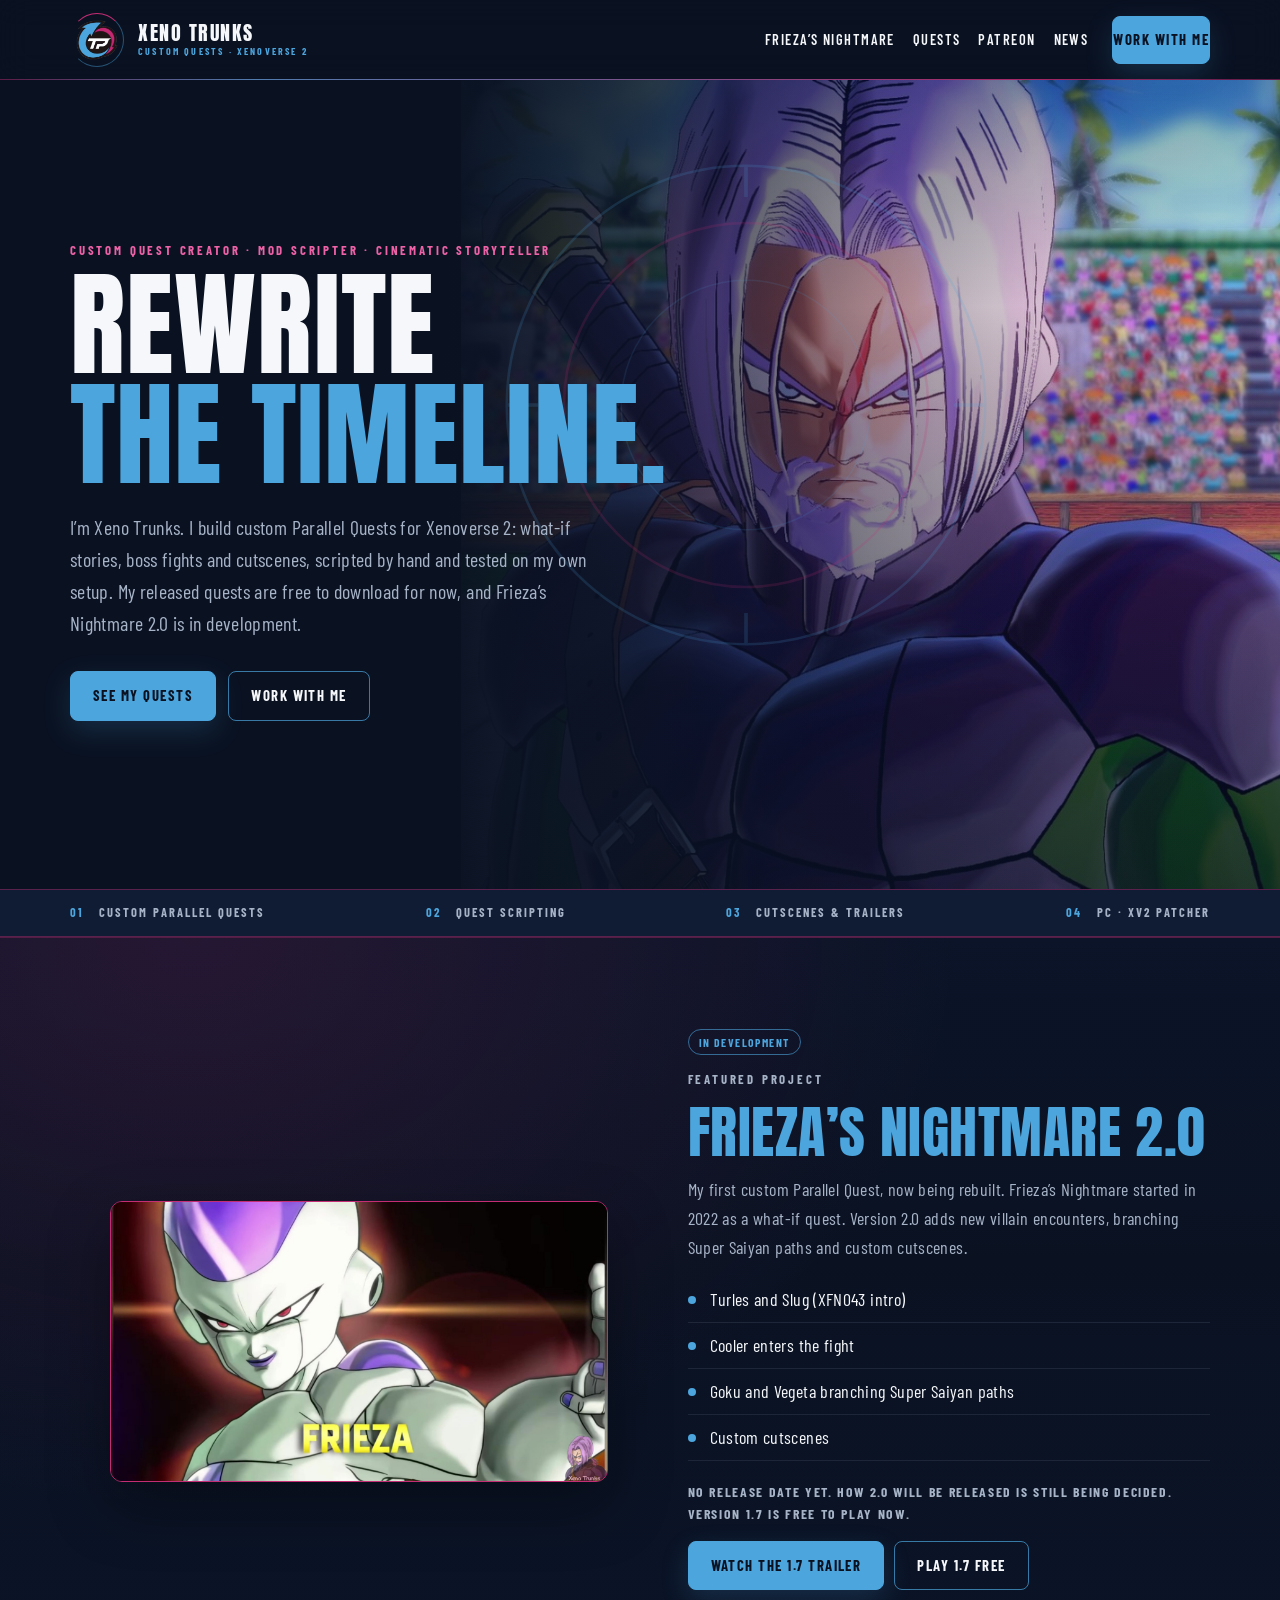
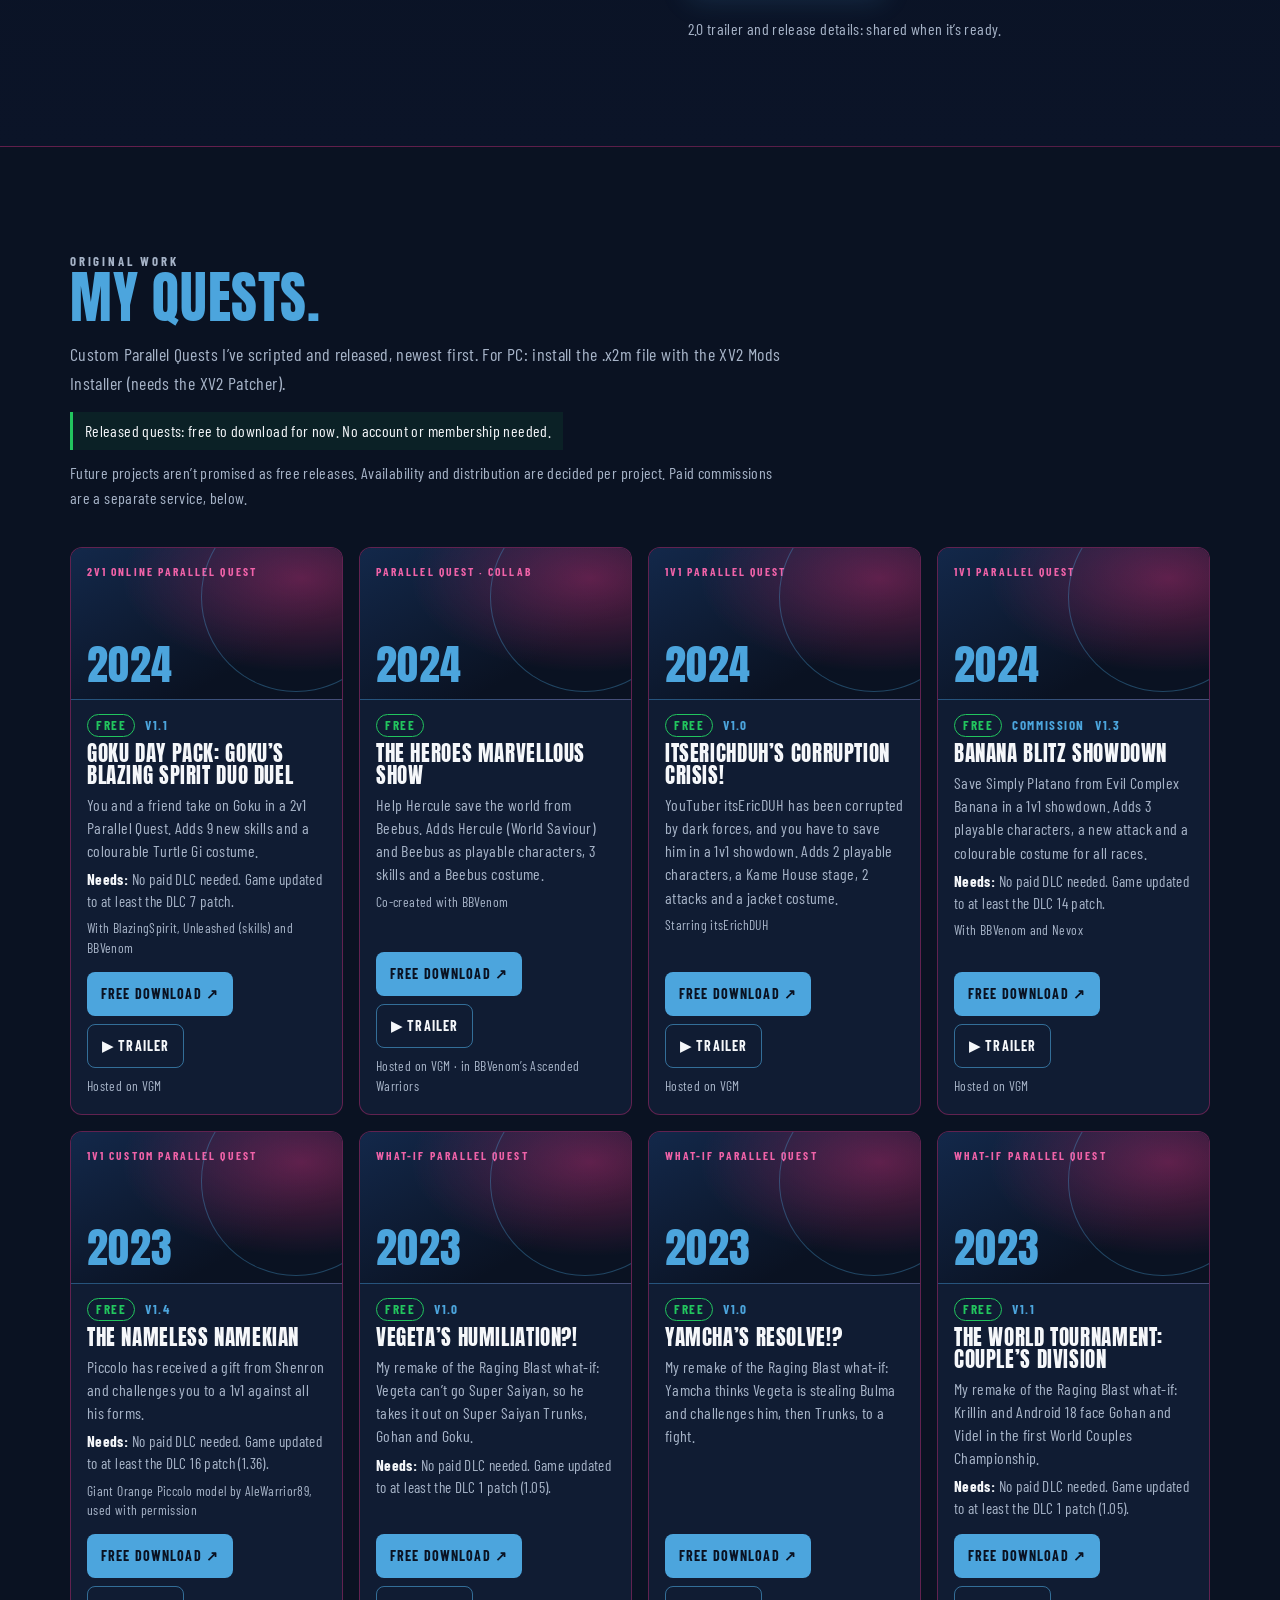
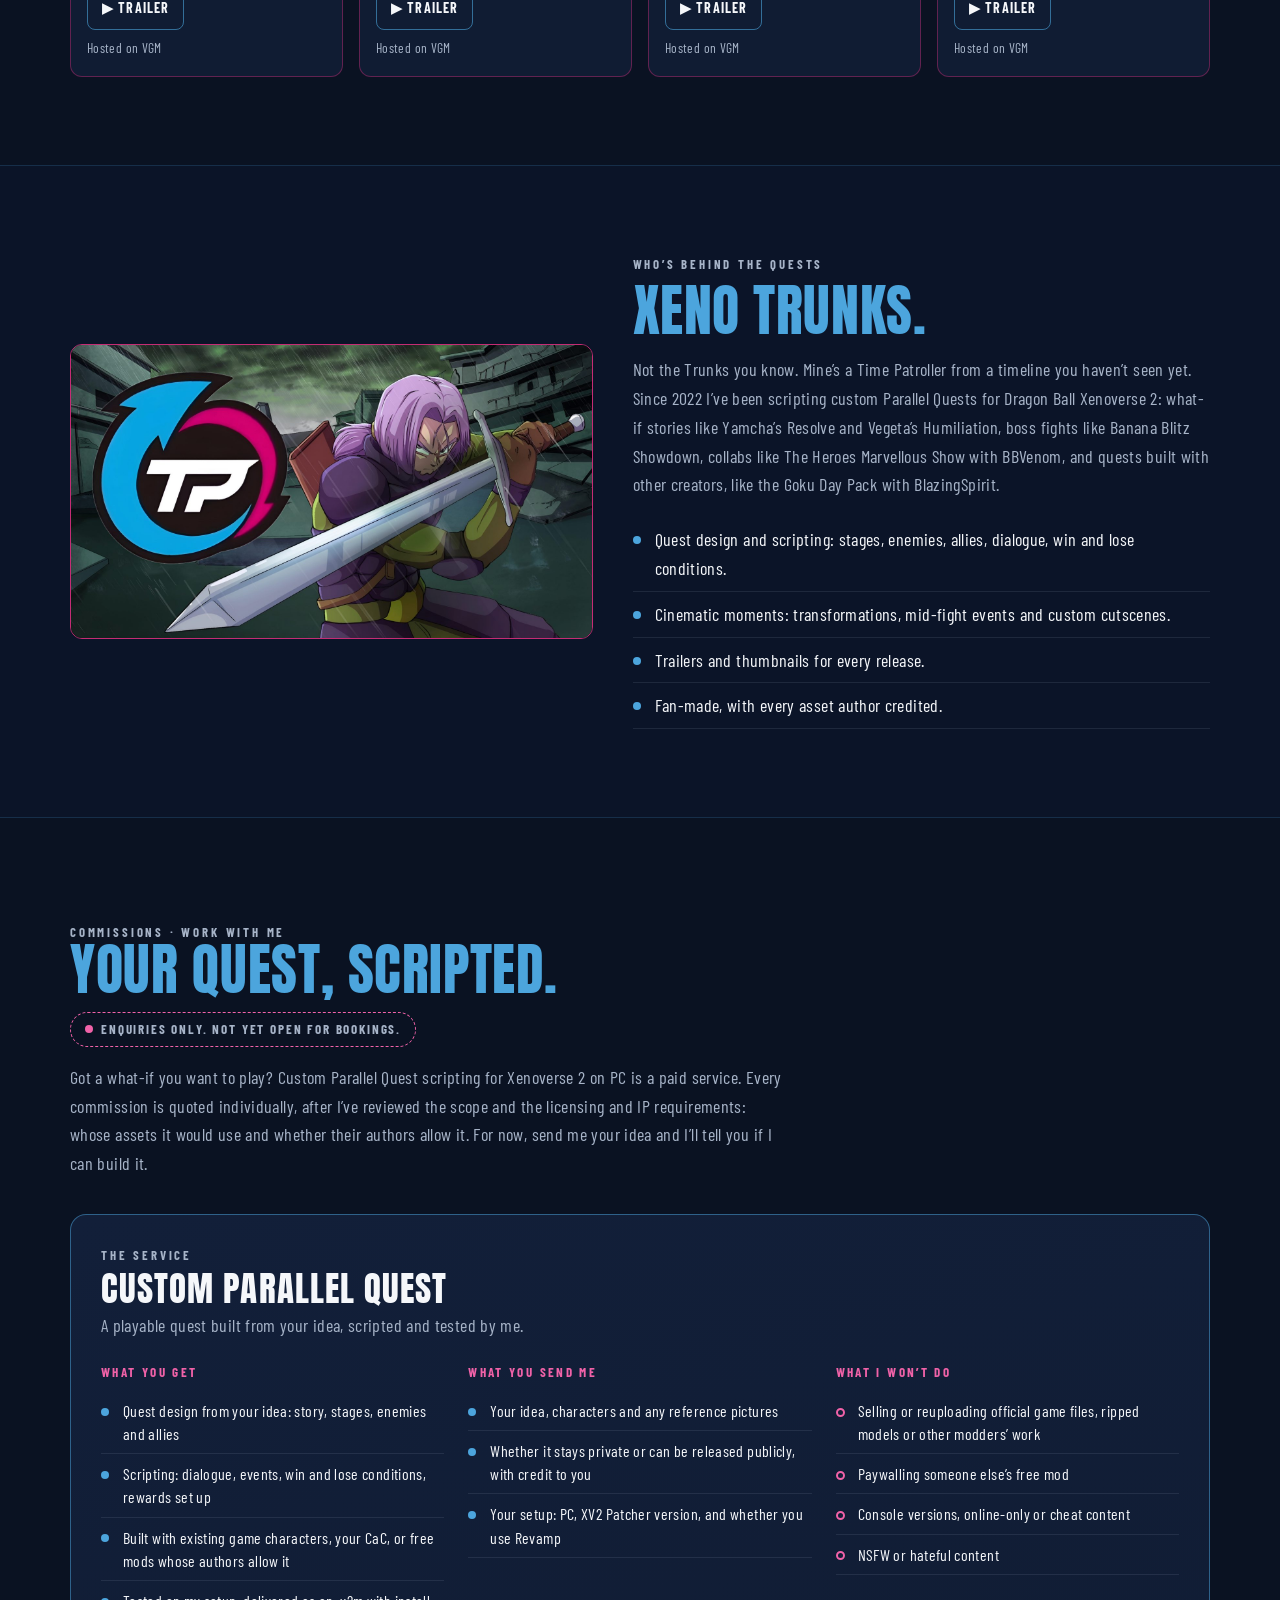
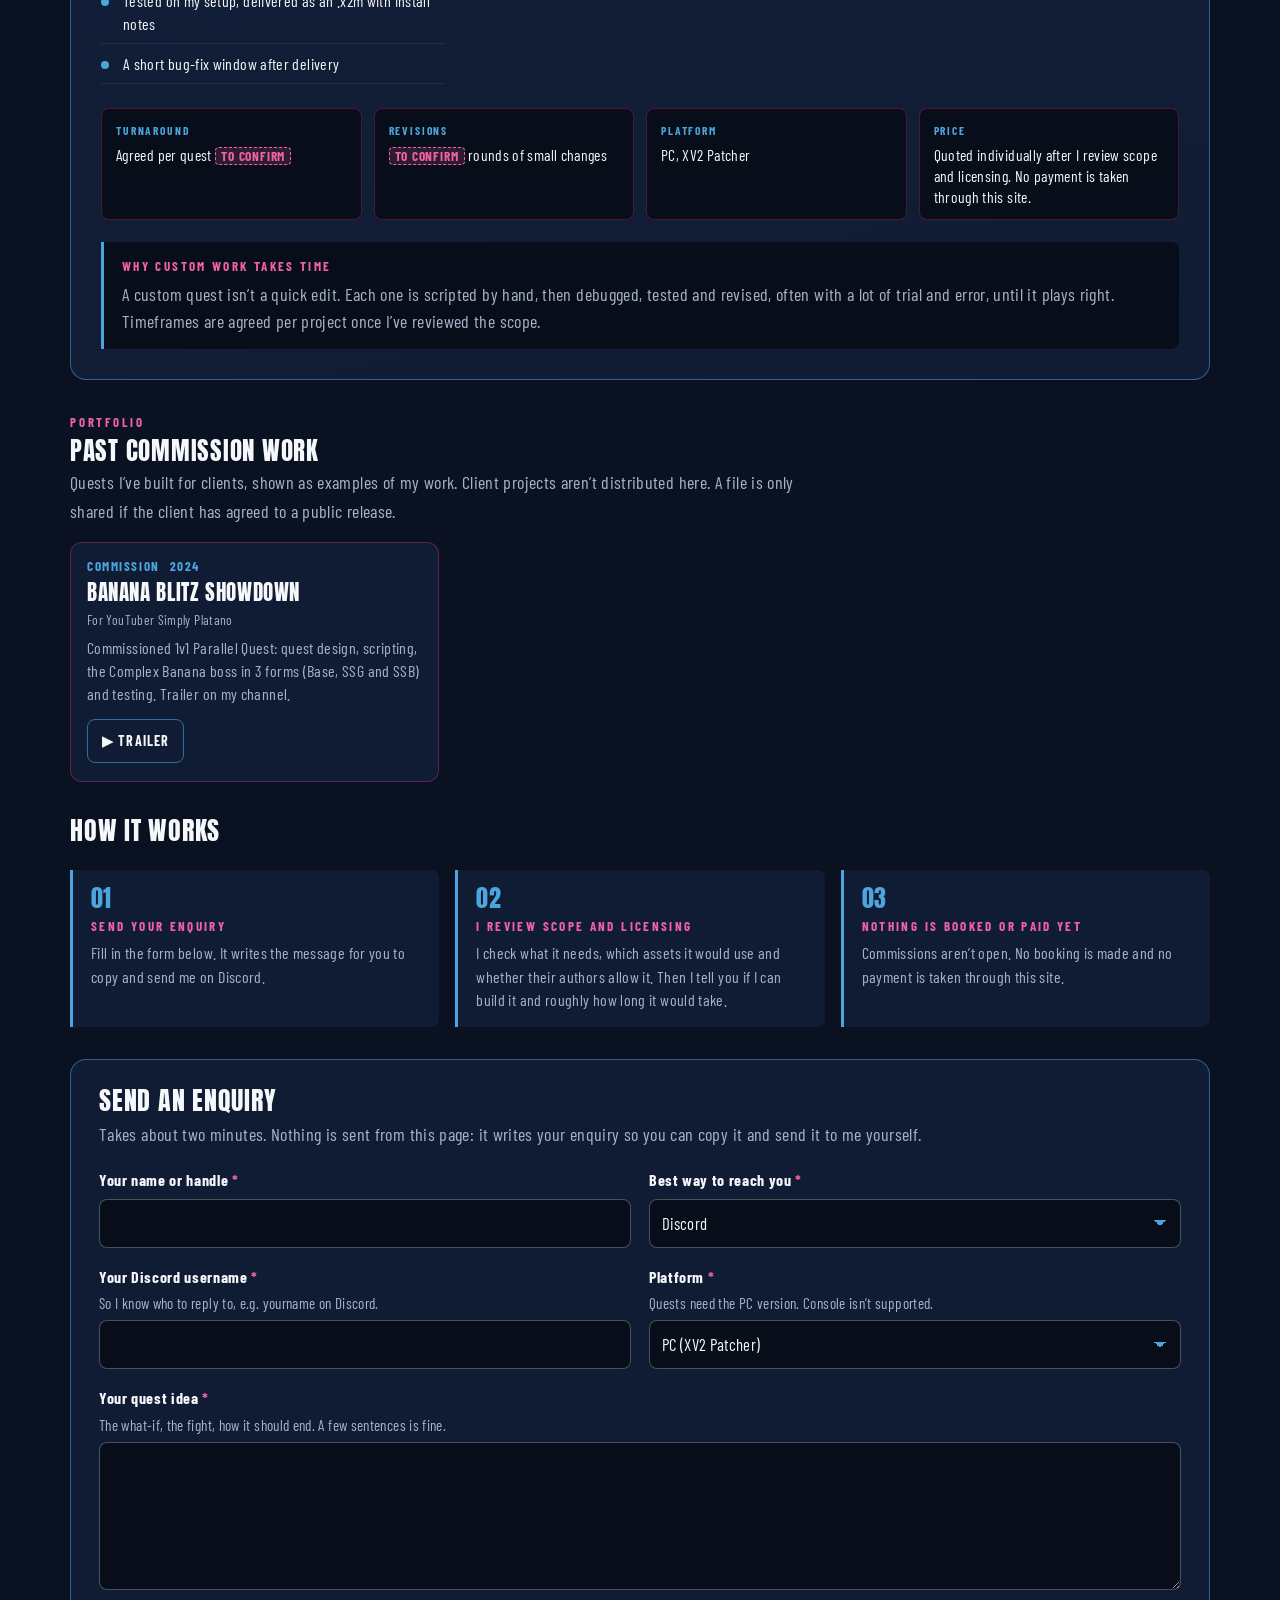
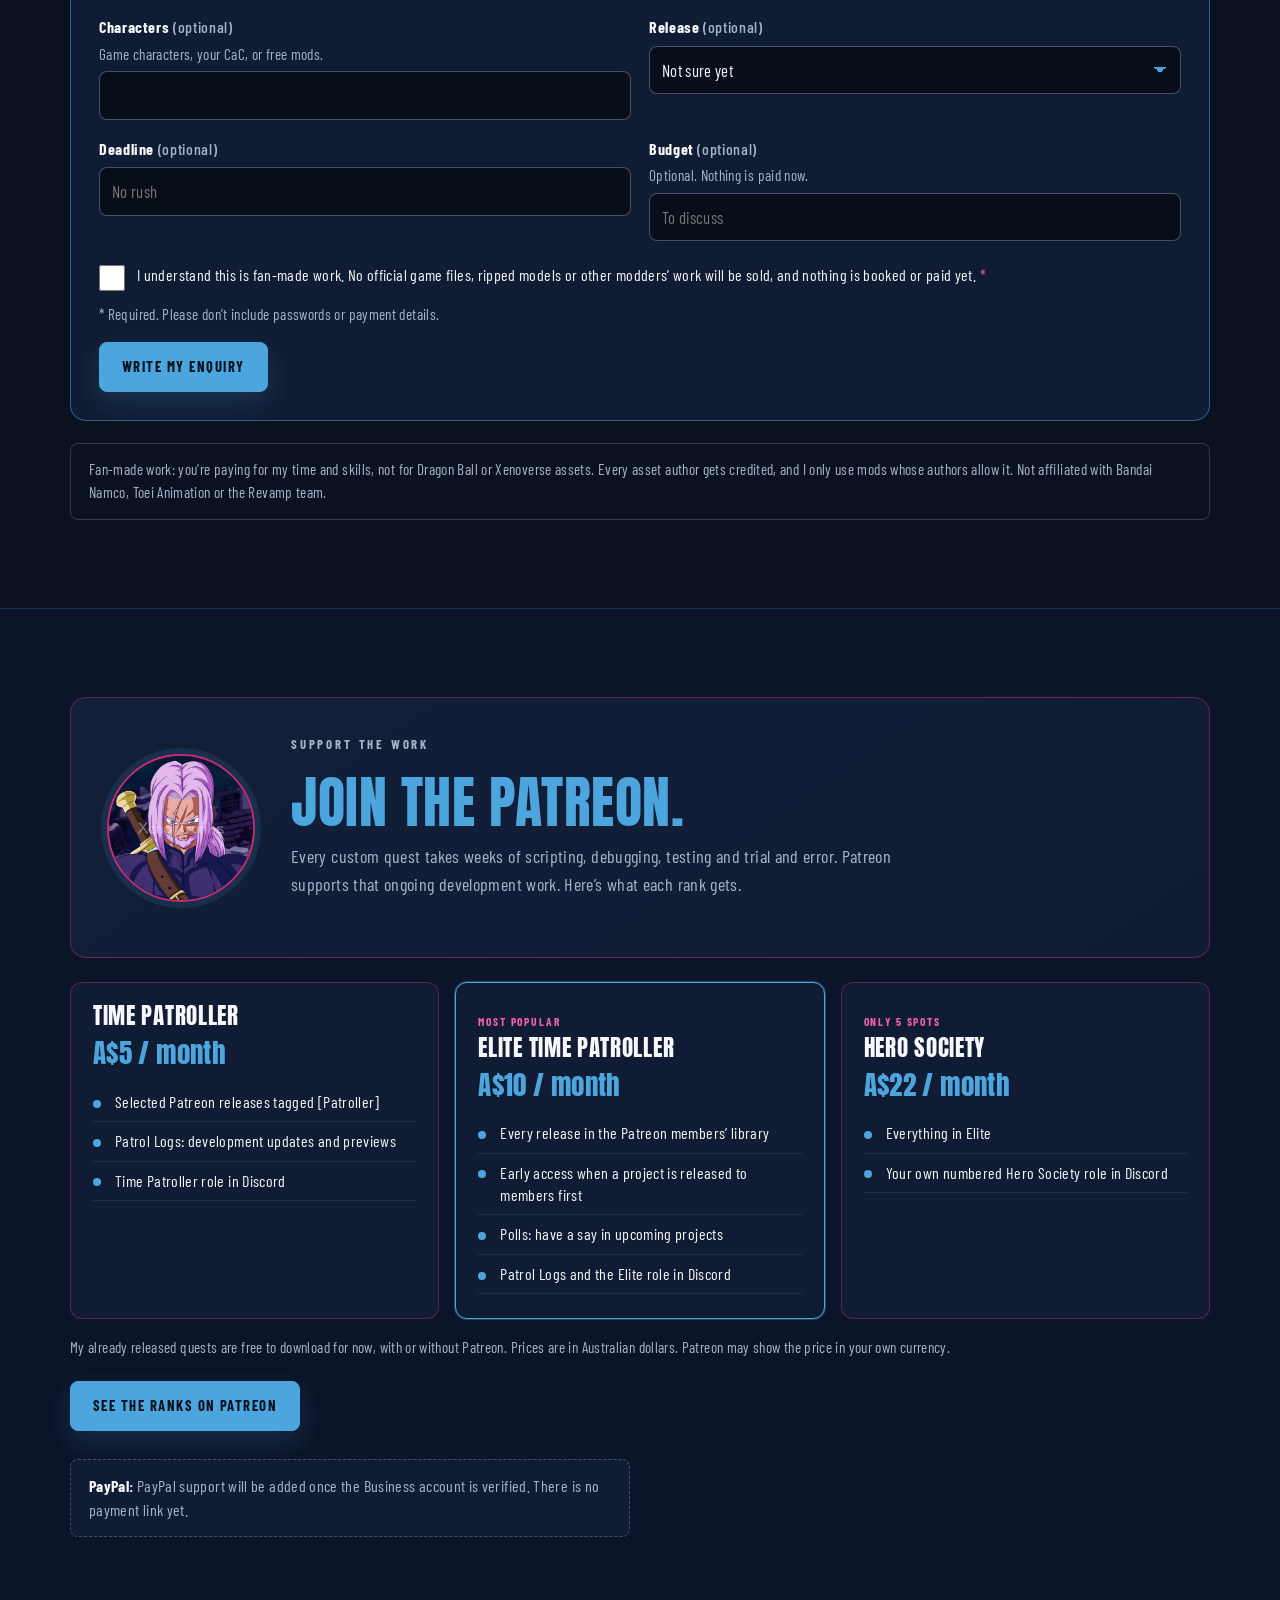
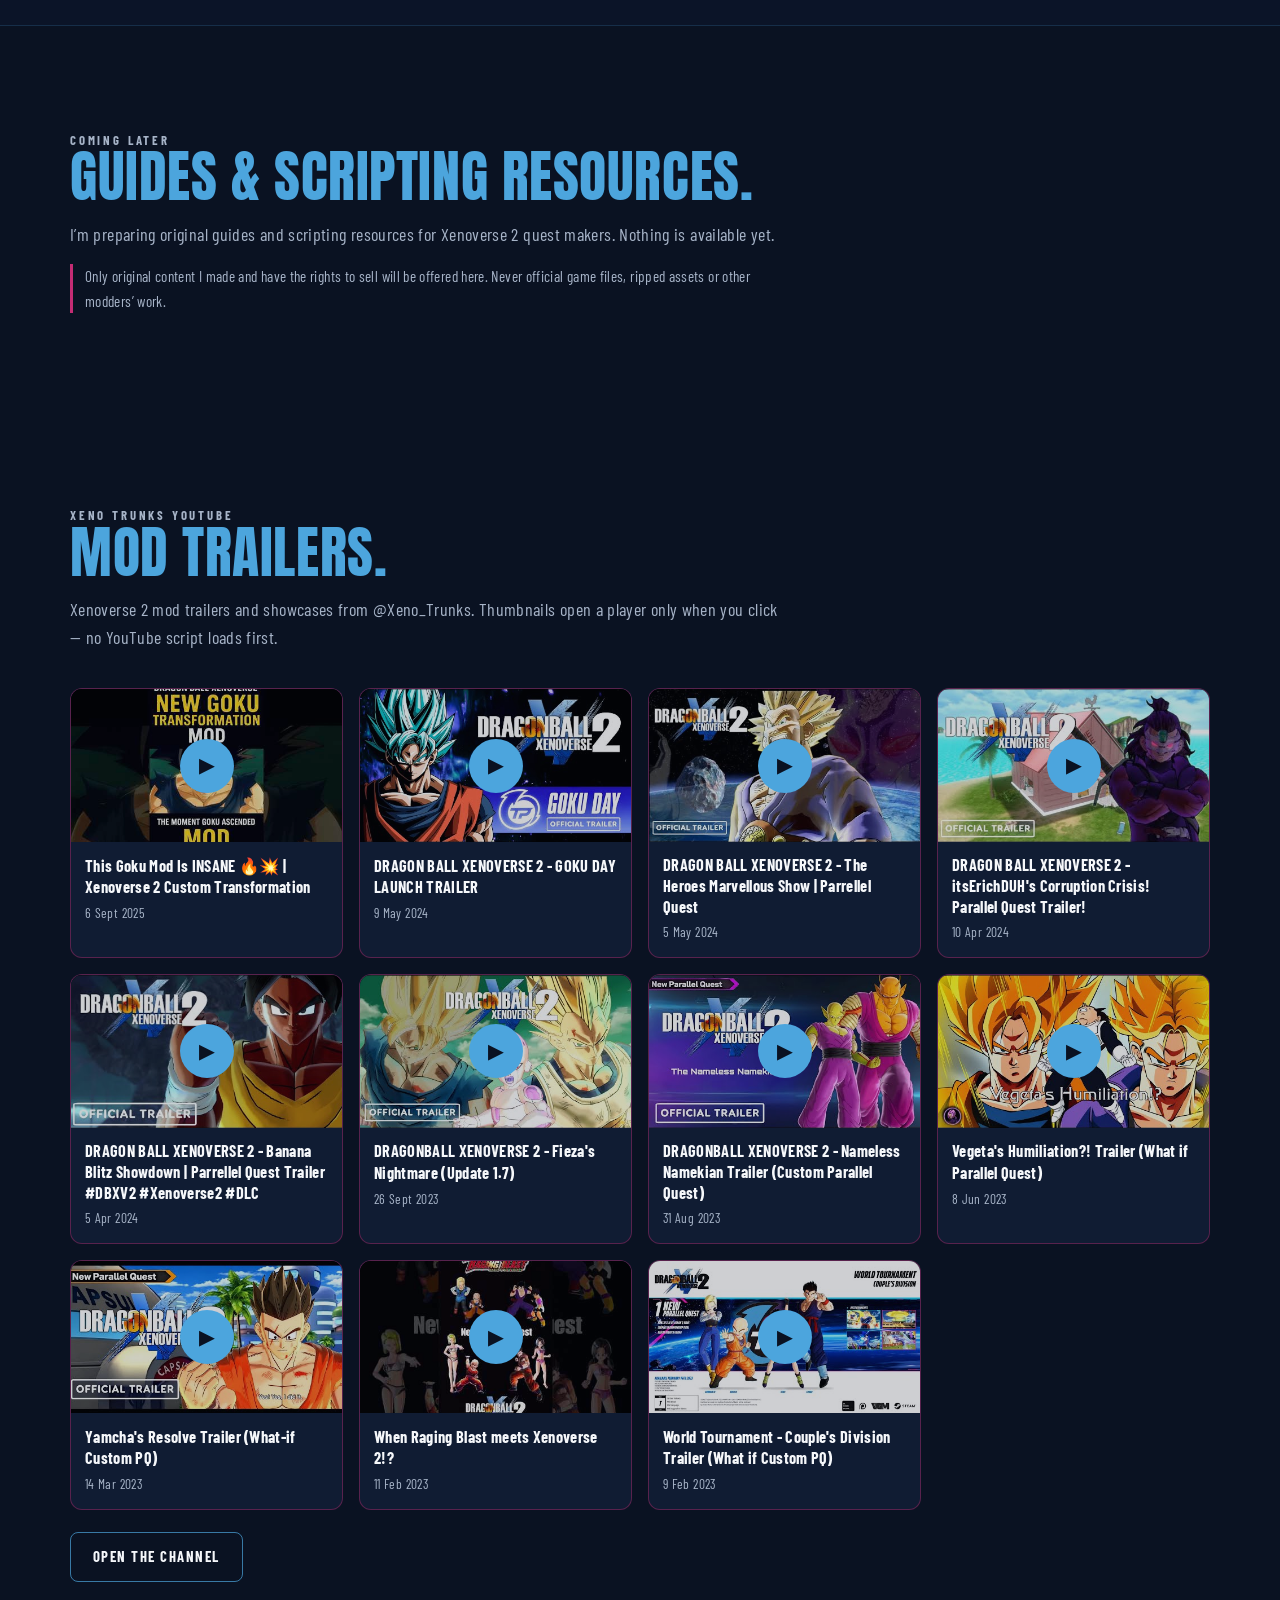
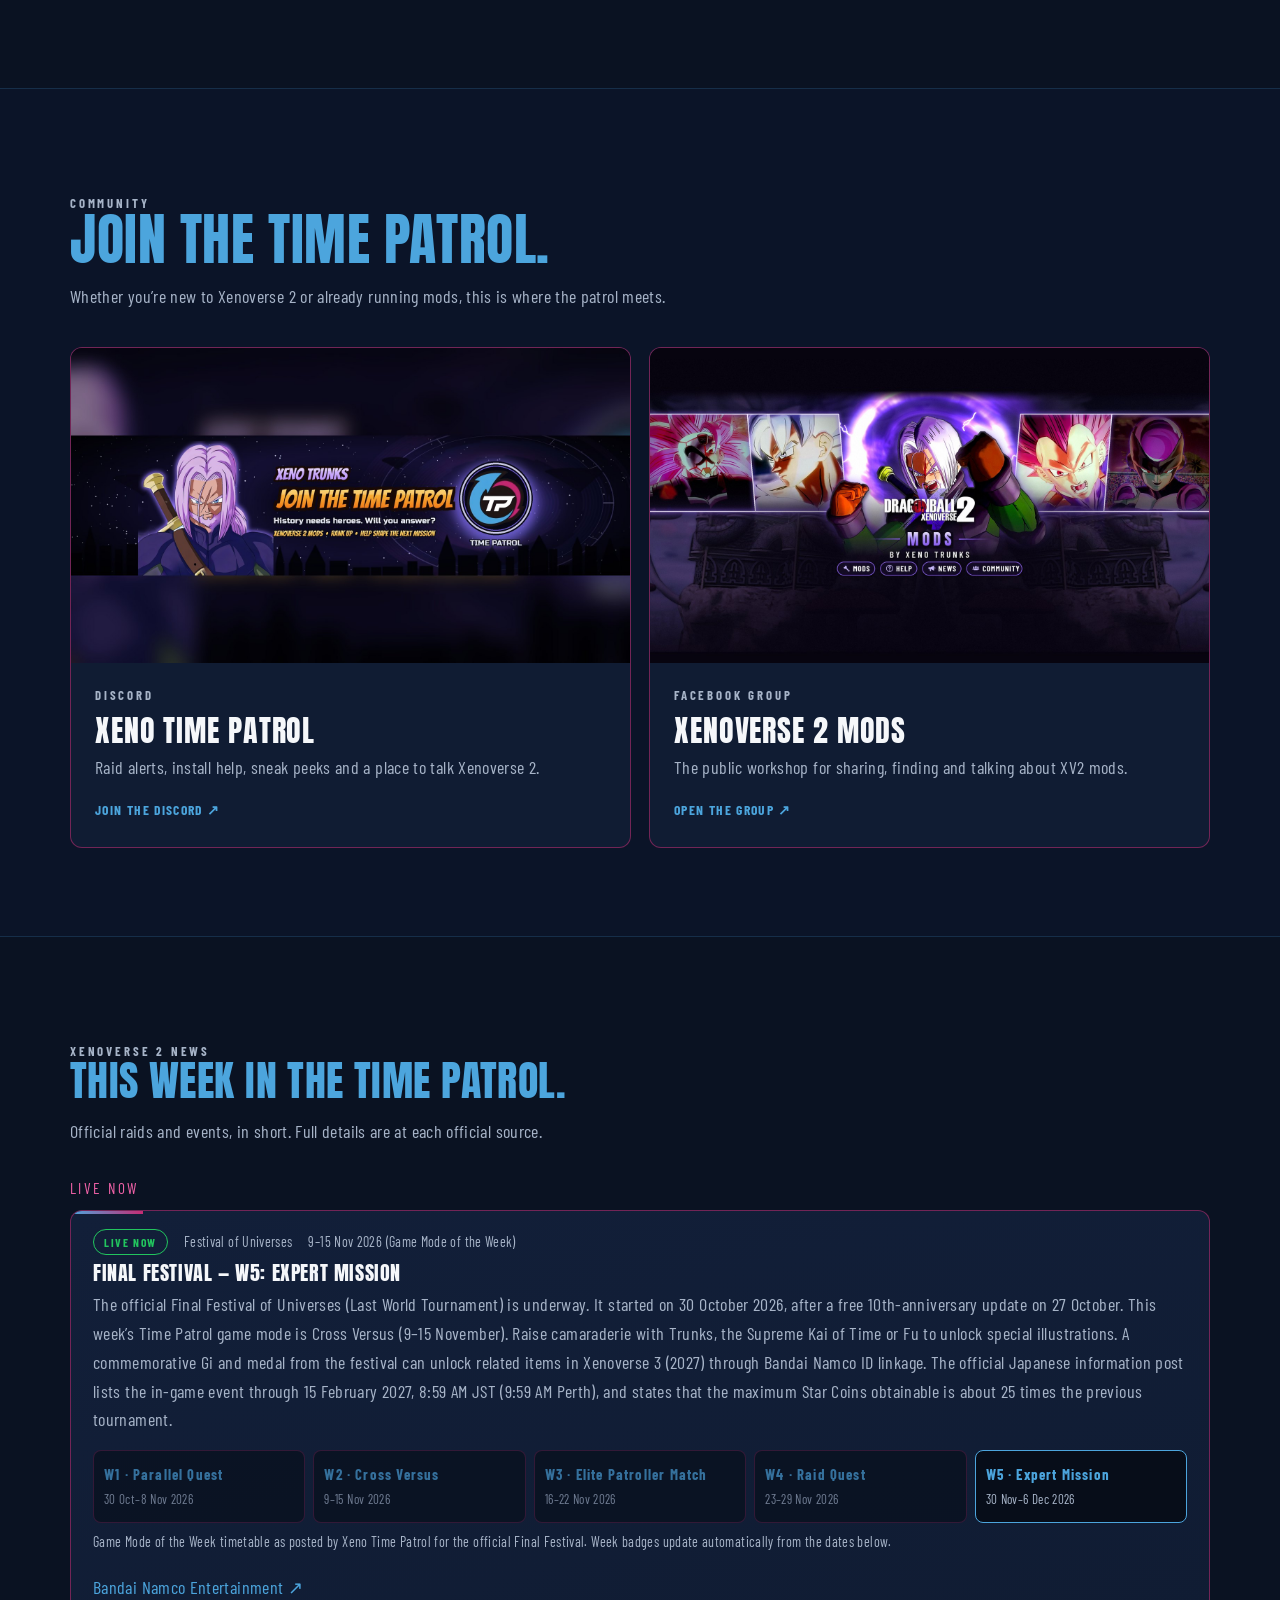
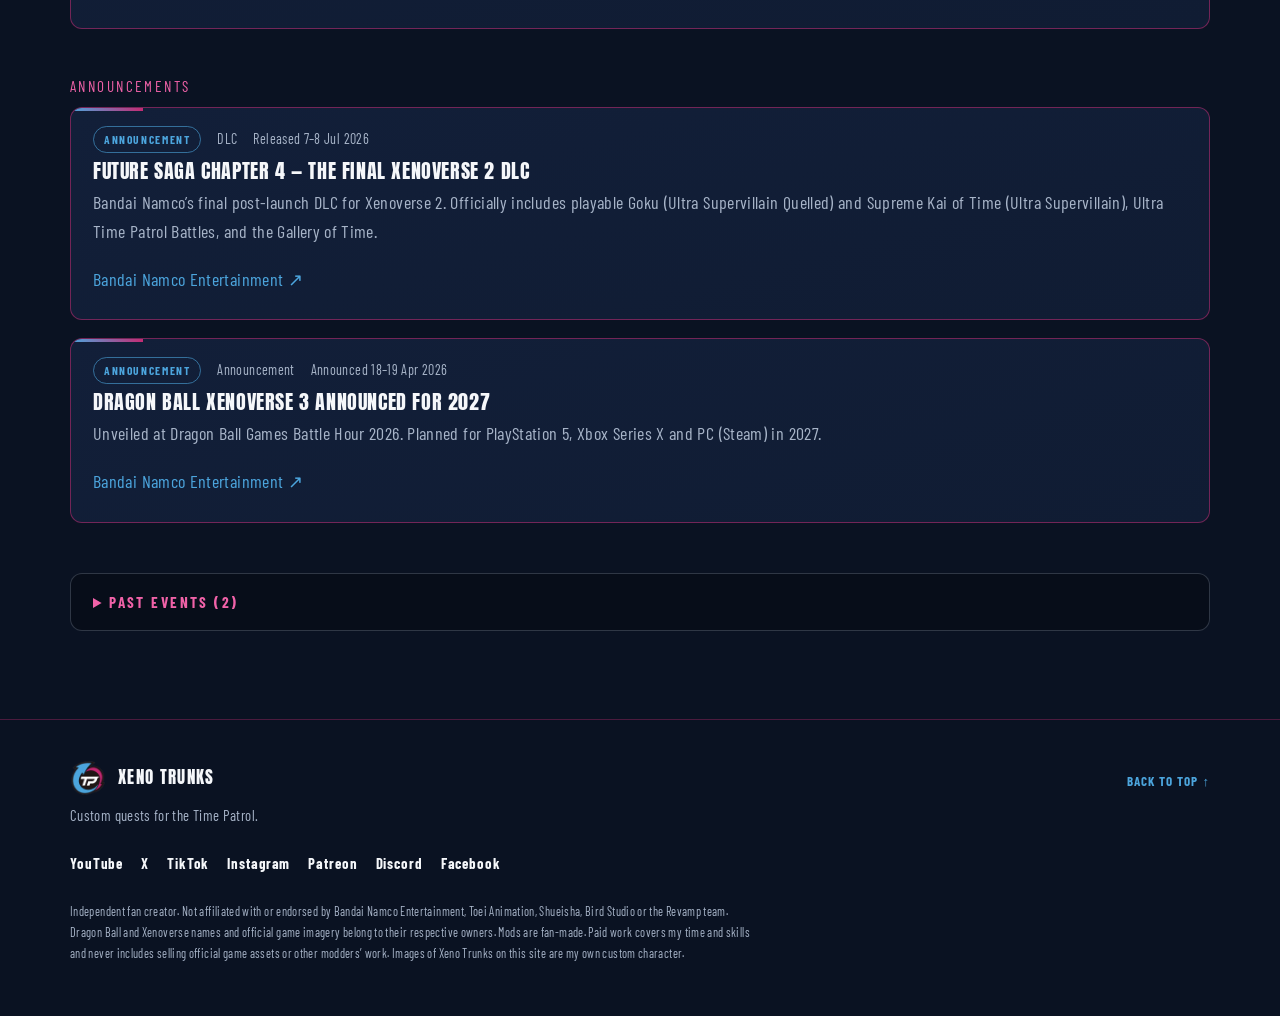
==== index.html @ 39d45739 "Frieza's Nightmare 2.0 card: pointing pose frame (35.90s) from the 1.7 trailer (approved)" ====
<!DOCTYPE html>
<html lang="en">
<head>
  <meta charset="utf-8">
  <meta name="viewport" content="width=device-width, initial-scale=1">
  <meta name="theme-color" content="#0A1222">
  <meta http-equiv="Content-Security-Policy" content="default-src 'self'; script-src 'self'; style-src 'self' 'unsafe-inline'; img-src 'self' https://i.ytimg.com data:; font-src 'self'; connect-src 'self'; frame-src https://www.youtube-nocookie.com; object-src 'none'; base-uri 'self'; form-action 'none'">
  <meta name="referrer" content="strict-origin-when-cross-origin">
  <title>Xeno Trunks | Custom Xenoverse 2 quests, scripting &amp; cinematics</title>
  <meta name="description" content="Xeno Trunks makes custom Parallel Quests for Dragon Ball Xenoverse 2: what-if stories, scripted boss fights and cutscenes. Home of Frieza’s Nightmare. Independent fan creator.">
  <meta property="og:title" content="Xeno Trunks | Custom Xenoverse 2 quests">
  <meta property="og:description" content="Custom Parallel Quests, scripting and cinematics for Xenoverse 2. Rewrite the timeline.">
  <meta property="og:type" content="website">
  <meta property="og:image" content="https://thexenotrunks.github.io/xenotrunks-hq/assets/og-image.jpg">
  <meta property="og:url" content="https://thexenotrunks.github.io/xenotrunks-hq/">
  <meta property="og:site_name" content="Xeno Trunks HQ">
  <meta name="twitter:card" content="summary_large_image">
  <meta name="twitter:title" content="Xeno Trunks | Custom Xenoverse 2 quests">
  <meta name="twitter:description" content="Custom Parallel Quests, scripting and cinematics for Xenoverse 2. Rewrite the timeline.">
  <meta name="twitter:image" content="https://thexenotrunks.github.io/xenotrunks-hq/assets/og-image.jpg">
  <link rel="canonical" href="https://thexenotrunks.github.io/xenotrunks-hq/">
  <link rel="icon" type="image/png" sizes="32x32" href="assets/favicon-32.png">
  <link rel="apple-touch-icon" href="assets/apple-touch-icon.png">
  <script type="application/ld+json">
  {
    "@context": "https://schema.org",
    "@type": "Organization",
    "name": "Xeno Trunks",
    "alternateName": "Xeno Time Patrol",
    "url": "https://thexenotrunks.github.io/xenotrunks-hq/",
    "logo": "https://thexenotrunks.github.io/xenotrunks-hq/assets/logo-tp.png",
    "sameAs": [
      "https://www.youtube.com/@Xeno_Trunks",
      "https://dsc.gg/xenotimepatrol",
      "https://www.patreon.com/XenoTrunks",
      "https://x.com/TheXenoTrunks",
      "https://www.tiktok.com/@xenotrunksofficial",
      "https://www.instagram.com/xeno_trunks_ig/",
      "https://www.facebook.com/profile.php?id=61595489698900"
    ]
  }
  </script>
  <style>
    @font-face{font-family:"Anton";src:url("assets/fonts/Anton-Regular.woff2") format("woff2"),url("assets/fonts/Anton-Regular.ttf") format("truetype");font-weight:400;font-style:normal;font-display:swap}
    @font-face{font-family:"Barlow Condensed";src:url("assets/fonts/BarlowCondensed-Regular.woff2") format("woff2"),url("assets/fonts/BarlowCondensed-Regular.ttf") format("truetype");font-weight:400;font-style:normal;font-display:swap}
    @font-face{font-family:"Barlow Condensed";src:url("assets/fonts/BarlowCondensed-Medium.woff2") format("woff2"),url("assets/fonts/BarlowCondensed-Medium.ttf") format("truetype");font-weight:500;font-style:normal;font-display:swap}
    @font-face{font-family:"Barlow Condensed";src:url("assets/fonts/BarlowCondensed-SemiBold.woff2") format("woff2"),url("assets/fonts/BarlowCondensed-SemiBold.ttf") format("truetype");font-weight:600;font-style:normal;font-display:swap}
    @font-face{font-family:"Barlow Condensed";src:url("assets/fonts/BarlowCondensed-Bold.woff2") format("woff2"),url("assets/fonts/BarlowCondensed-Bold.ttf") format("truetype");font-weight:700;font-style:normal;font-display:swap}
    :root {
      --bg: #0A1222;
      --panel: #101C33;
      --panel-2: #121F39;
      --frame: #070D19;
      --cyan: #4CA5DD;
      --magenta: #C42C74;
      --pink: #F062A8;
      --ink: #F5F7FA;
      --muted: #A7B4C8;
      --font-display: "Anton", Impact, sans-serif;
      --font-ui: "Barlow Condensed", "Arial Narrow", sans-serif;
      --wrap: min(1140px, calc(100% - 48px));
      --nav-h: 80px;
      --radius: 12px;
    }
    *, *::before, *::after { box-sizing: border-box; }
    html { scroll-behavior: smooth; scroll-padding-top: calc(var(--nav-h) + 16px); }
    body {
      margin: 0;
      background: var(--bg);
      color: var(--ink);
      font-family: var(--font-ui);
      font-size: 1.125rem;
      font-weight: 400;
      line-height: 1.6;
      letter-spacing: 0.02em;
      -webkit-font-smoothing: antialiased;
    }
    img { max-width: 100%; height: auto; display: block; }
    a { color: var(--cyan); text-decoration: none; }
    a:hover { text-decoration: underline; text-underline-offset: 3px; }
    button { font: inherit; color: inherit; }
    button, a { -webkit-tap-highlight-color: transparent; }
    :focus-visible { outline: 3px solid var(--cyan); outline-offset: 3px; }

    .skip { position: absolute; left: 16px; top: -48px; background: var(--cyan); color: var(--bg); padding: 8px 14px; font-weight: 700; z-index: 100; }
    .skip:focus { top: 16px; }
    .wrap { width: var(--wrap); margin-inline: auto; }
    .kicker { margin: 0 0 10px; font-size: 0.8rem; font-weight: 700; letter-spacing: 0.22em; text-transform: uppercase; color: var(--pink); }
    h1, h2, h3 { font-family: var(--font-display); font-weight: 400; letter-spacing: 0.01em; text-transform: uppercase; margin: 0; line-height: 0.95; }
    h1 { font-size: clamp(3.2rem, 9vw, 7.2rem); }
    h2 { font-size: clamp(2.1rem, 4.6vw, 3.5rem); color: var(--cyan); }
    h3 { font-size: 1.55rem; letter-spacing: 0.03em; }

    .top { position: sticky; top: 0; z-index: 50; height: var(--nav-h); background: rgba(10, 18, 34, 0.9); backdrop-filter: blur(16px); border-bottom: 1px solid rgba(196, 44, 116, 0.45); }
    .top::after { content: ""; position: absolute; left: 0; right: 0; bottom: -1px; height: 1px; background: linear-gradient(90deg, transparent, var(--cyan) 20%, var(--magenta) 80%, transparent); opacity: 0.7; }
    .nav { display: flex; align-items: center; justify-content: space-between; height: var(--nav-h); gap: 20px; }
    .brand { display: flex; align-items: center; gap: 14px; color: var(--ink); text-decoration: none; flex-shrink: 0; }
    .brand:hover { text-decoration: none; }
    .brand-mark { position: relative; width: 54px; height: 54px; display: grid; place-items: center; }
    .brand-mark img { width: 44px; height: 44px; object-fit: contain; position: relative; z-index: 1; }
    .brand-ring { position: absolute; inset: 0; border: 1px solid rgba(76,165,221,0.45); border-radius: 50%; border-top-color: var(--magenta); border-left-color: transparent; animation: spin 18s linear infinite; }
    .brand-name { display: flex; flex-direction: column; line-height: 1; font-family: var(--font-display); font-size: 1.22rem; letter-spacing: 0.08em; }
    .brand-name small { font-family: var(--font-ui); font-size: 0.62rem; font-weight: 700; letter-spacing: 0.22em; color: var(--cyan); margin-top: 5px; }
    .navlinks { display: flex; align-items: center; gap: 4px 18px; font-size: 0.9rem; font-weight: 600; letter-spacing: 0.1em; text-transform: uppercase; }
    .navlinks a { color: var(--ink); text-decoration: none; padding: 8px 0; }
    .navlinks a:hover { color: var(--cyan); }
    .menu-btn { display: none; background: transparent; border: 1px solid rgba(196, 44, 116, 0.7); color: var(--ink); border-radius: 8px; padding: 8px 12px; font-weight: 700; letter-spacing: 0.1em; text-transform: uppercase; cursor: pointer; }
    .nav-cta { margin-left: 6px; }
    .navlinks a.btn { color: var(--bg); }
    .navlinks a.btn:hover { color: var(--bg); }

    .btn { display: inline-flex; align-items: center; justify-content: center; gap: 8px; min-height: 48px; padding: 12px 22px; border-radius: 8px; background: var(--cyan); color: var(--bg); border: 1px solid var(--cyan); font-size: 0.92rem; font-weight: 700; letter-spacing: 0.1em; text-transform: uppercase; text-decoration: none; box-shadow: 0 10px 28px rgba(76, 165, 221, 0.18); transition: transform 0.2s ease, filter 0.2s ease; }
    .btn:hover { transform: translateY(-2px); filter: brightness(1.08); text-decoration: none; color: var(--bg); }
    .btn.outline { background: transparent; color: var(--ink); border-color: rgba(76, 165, 221, 0.7); box-shadow: none; }
    .btn.outline:hover { border-color: var(--cyan); color: var(--cyan); filter: none; }
    .btn[aria-disabled="true"] { opacity: 0.55; cursor: not-allowed; transform: none; box-shadow: none; pointer-events: none; }

    .hero { position: relative; min-height: clamp(520px, calc(100svh - var(--nav-h)), 720px); display: flex; align-items: center; overflow: hidden; background: var(--bg); }
    .hero-media, .hero-media img, .hero-media::after { position: absolute; inset: 0; }
    .hero-media { pointer-events: none; }
    .hero-media img { left: auto; top: 0; bottom: 0; width: 64%; height: 100%; object-fit: cover; object-position: 55% 18%; }
    .hero-media::after { content: ""; background:
        linear-gradient(90deg, #0A1222 0%, #0A1222 34%, rgba(10,18,34,0.78) 50%, rgba(10,18,34,0.35) 68%, rgba(10,18,34,0.12) 82%, transparent 100%),
        linear-gradient(180deg, rgba(10,18,34,0.35) 0%, transparent 28%, rgba(10,18,34,0.65) 100%),
        radial-gradient(ellipse at 78% 40%, rgba(196,44,116,0.16), transparent 50%); }
    .hero-clock { position: absolute; width: min(520px, 70vw); aspect-ratio: 1; left: 38%; top: 8%; opacity: 0.16; pointer-events: none; animation: spin 60s linear infinite; }
    .hero-clock svg { width: 100%; height: 100%; }
    .hero .wrap { position: relative; z-index: 1; padding: 72px 0 80px; }
    .hero h1 span { display: block; color: var(--cyan); }
    .lead { max-width: 34rem; margin: 22px 0 0; font-size: 1.25rem; color: var(--muted); }
    .actions { display: flex; flex-wrap: wrap; gap: 12px; margin-top: 32px; }
    @keyframes spin { to { transform: rotate(360deg); } }
    @keyframes fadeup { from { opacity: 0; transform: translateY(14px); } to { opacity: 1; transform: none; } }
    .fade { animation: fadeup 0.7s ease both; }

    .ticker { background: #101C33; border-block: 1px solid rgba(196, 44, 116, 0.4); }
    .ticker .wrap { display: flex; flex-wrap: wrap; justify-content: space-between; gap: 8px 22px; padding: 13px 0; font-size: 0.78rem; font-weight: 700; letter-spacing: 0.16em; text-transform: uppercase; color: var(--muted); }
    .ticker b { color: var(--cyan); font-weight: 700; }

    section { padding: 88px 0; }
    .heading { max-width: 720px; margin-bottom: 36px; }
    .heading p { margin: 16px 0 0; color: var(--muted); }

    .news-list { display: grid; gap: 18px; }
    .news-card { padding: 26px 28px; background: linear-gradient(165deg, var(--panel-2), var(--panel)); border: 1px solid rgba(196, 44, 116, 0.55); border-radius: var(--radius); position: relative; overflow: hidden; }
    .news-card::before { content: ""; position: absolute; top: 0; left: 0; width: 72px; height: 3px; background: linear-gradient(90deg, var(--cyan), var(--magenta)); }
    .news-card h3 { margin: 6px 0 8px; }
    .news-card.has-media { display: grid; grid-template-columns: minmax(0, 340px) minmax(0, 1fr); gap: 24px; align-items: start; }
    .news-media { margin: 0; }
    .news-media img { display: block; width: 100%; aspect-ratio: 16/9; object-fit: cover; border-radius: 8px; border: 1px solid rgba(76,165,221,0.35); background: var(--frame); }
    .news-media figcaption { margin-top: 6px; font-size: 0.74rem; letter-spacing: 0.04em; color: var(--muted); }
    .news-body { min-width: 0; }
    .news-card.has-media .news-extra { grid-column: 1 / -1; min-width: 0; }
    .news-card.has-media .weeks { margin-top: 0; }
    .news-card p { margin: 0 0 12px; color: var(--muted); }
    .news-meta { display: flex; flex-wrap: wrap; gap: 10px 16px; align-items: center; font-size: 0.88rem; color: var(--muted); margin-bottom: 8px; }
    .badge { display: inline-block; padding: 3px 10px; border: 1px solid rgba(76, 165, 221, 0.6); border-radius: 999px; color: var(--cyan); font-size: 0.72rem; font-weight: 700; letter-spacing: 0.14em; text-transform: uppercase; }
    .badge.current { border-color: #22C55E; color: #22C55E; }
    .weeks { display: grid; grid-template-columns: repeat(5, minmax(0,1fr)); gap: 8px; margin: 16px 0 8px; }
    .week { padding: 12px 10px; background: var(--frame); border: 1px solid rgba(196,44,116,0.35); border-radius: 8px; font-size: 0.92rem; }
    .week.current { border-color: var(--cyan); }

    .badge.upcoming { border-color: var(--cyan); color: var(--cyan); }
    .badge.recent { border-color: rgba(167,180,200,0.55); color: var(--muted); }
    .news-group { margin-top: 32px; }
    .news-group:first-child { margin-top: 0; }
    .news-group > h3 { font-family: var(--font-ui); font-size: 0.95rem; letter-spacing: 0.16em; text-transform: uppercase; color: var(--pink); margin: 0 0 14px; }
    .week.ended { opacity: 0.62; }
    .news-archive { margin-top: 32px; border: 1px solid rgba(167,180,200,0.25); border-radius: var(--radius); background: var(--frame); }
    .news-archive > summary { cursor: pointer; padding: 16px 22px; font-family: var(--font-ui); font-size: 0.95rem; font-weight: 700; letter-spacing: 0.16em; text-transform: uppercase; color: var(--pink); list-style-position: inside; }
    .news-archive > summary:focus-visible { outline: 2px solid var(--cyan); outline-offset: 2px; }
    .news-archive .news-list { padding: 0 18px 18px; }
    .news-archive .news-card { opacity: 0.85; }
    .yt-card h3 a { color: inherit; text-decoration: none; }
    .yt-card h3 a:hover { color: var(--cyan); text-decoration: underline; }
    .fn-bar { height: 4px; background: var(--frame); border-radius: 99px; overflow: hidden; margin-top: 8px; }
    .fn-bar > span { display: block; height: 100%; background: var(--cyan); }
    .fn-updates { margin: 16px 0 0; padding: 0; list-style: none; color: var(--muted); }
    .fn-updates li { margin: 0 0 8px; }
    .mod-links { display: flex; flex-wrap: wrap; gap: 10px; margin-top: 8px; }

    .week b { display: block; color: var(--cyan); letter-spacing: 0.08em; }
    .week span { color: var(--muted); font-size: 0.82rem; }

    .yt-grid { display: grid; grid-template-columns: repeat(4, minmax(0,1fr)); gap: 16px; }
    .yt-card { background: var(--panel); border: 1px solid rgba(196,44,116,0.4); border-radius: var(--radius); overflow: hidden; display: flex; flex-direction: column; color: inherit; text-decoration: none; }
    .yt-card:hover { border-color: var(--cyan); text-decoration: none; }
    .yt-thumb { position: relative; display: block; aspect-ratio: 16/9; background: var(--frame); cursor: pointer; border: 0; padding: 0; width: 100%; overflow: hidden; }
    .yt-thumb img { position: absolute; inset: 0; width: 100%; height: 100%; object-fit: cover; }
    .yt-thumb iframe { position: absolute; inset: 0; width: 100%; height: 100%; border: 0; }
    code { font-family: inherit; font-weight: 600; letter-spacing: 0.02em; color: var(--cyan); }
    .play { position: absolute; inset: 0; display: grid; place-items: center; background: rgba(10,18,34,0.2); }
    .play span { width: 54px; height: 54px; border-radius: 50%; background: var(--cyan); color: var(--bg); display: grid; place-items: center; font-size: 1.2rem; font-weight: 700; }
    .yt-card h3 { font-family: var(--font-ui); font-size: 1.02rem; letter-spacing: 0.02em; text-transform: none; font-weight: 700; padding: 12px 14px 4px; line-height: 1.3; }
    .yt-card time { padding: 0 14px 14px; color: var(--muted); font-size: 0.85rem; }

    .workshop { display: grid; grid-template-columns: 1.05fr 0.95fr; gap: 28px; align-items: center; }
    .workshop-art { border: 1px solid var(--magenta); border-radius: var(--radius); overflow: hidden; background: var(--frame); }
    .workshop-art img { width: 100%; aspect-ratio: 16/9; object-fit: cover; object-position: 50% 18%; }
    .workshop ul { margin: 8px 0 20px; padding: 0; list-style: none; }
    .workshop li { position: relative; padding: 8px 0 8px 22px; border-bottom: 1px solid rgba(167,180,200,0.12); }
    .workshop li::before { content: ""; position: absolute; left: 0; top: 1.05em; width: 8px; height: 8px; border-radius: 50%; background: var(--cyan); }

    .feature { background: radial-gradient(ellipse at 15% 0%, rgba(196,44,116,0.14), transparent 50%), linear-gradient(180deg, #0B1428, #0A1222 40%, #0B1428); border-block: 1px solid rgba(196, 44, 116, 0.4); }
    .feature-grid { display: grid; grid-template-columns: 1.05fr 0.95fr; gap: 40px; align-items: center; }
    .feature-art { background: var(--frame); border: 1px solid var(--magenta); border-radius: var(--radius); overflow: hidden; box-shadow: 0 24px 60px rgba(0,0,0,0.35); }
    .feature-art img { width: 100%; aspect-ratio: 16/9; object-fit: cover; object-position: center 40%; }
    .feature p { color: var(--muted); margin: 16px 0; }
    .feature ul { margin: 8px 0 20px; padding: 0; list-style: none; }
    .feature li { position: relative; padding: 8px 0 8px 22px; color: var(--ink); border-bottom: 1px solid rgba(167, 180, 200, 0.12); }
    .feature li::before { content: ""; position: absolute; left: 0; top: 1.05em; width: 8px; height: 8px; border-radius: 50%; background: var(--cyan); }
    .aside-note { margin: 0 0 18px; font-size: 0.86rem; font-weight: 700; letter-spacing: 0.12em; text-transform: uppercase; color: var(--pink); }
    .coming { display: flex; flex-wrap: wrap; gap: 10px; }

    .mods-band { display: grid; grid-template-columns: auto 1fr; gap: 36px; align-items: center; padding: 36px; background: linear-gradient(145deg, var(--panel-2), var(--panel)); border: 1px solid rgba(196, 44, 116, 0.5); border-radius: calc(var(--radius) + 4px); }
    .mods-band img { width: 148px; height: 148px; border-radius: 50%; object-fit: cover; border: 2px solid var(--magenta); box-shadow: 0 0 0 6px rgba(76, 165, 221, 0.12); }
    .mods-band h2 { margin-bottom: 12px; }
    .mods-band p { margin: 0 0 22px; color: var(--muted); max-width: 40rem; }

    .community { background: #0B1428; border-block: 1px solid rgba(76, 165, 221, 0.18); }
    .split { display: grid; grid-template-columns: 1fr 1fr; gap: 18px; }
    .panel-link { display: flex; flex-direction: column; border-radius: var(--radius); overflow: hidden; border: 1px solid rgba(196, 44, 116, 0.55); text-decoration: none; color: var(--ink); background: var(--panel); }
    .panel-link:hover { text-decoration: none; border-color: var(--cyan); }
    .panel-shot { overflow: hidden; background: var(--frame); }
    .panel-link img { width: 100%; aspect-ratio: 16/9; object-fit: cover; transition: transform 0.45s ease; }
    .panel-link:hover img { transform: scale(1.03); }
    .panel-copy { padding: 22px 24px 24px; }
    .panel-copy h3 { font-size: 1.85rem; margin-bottom: 8px; }
    .panel-copy p { margin: 0 0 12px; color: var(--muted); }
    .panel-copy .go { font-weight: 700; letter-spacing: 0.1em; text-transform: uppercase; font-size: 0.85rem; color: var(--cyan); }

    .support-grid { display: grid; grid-template-columns: 1fr; gap: 18px; margin-top: 28px; max-width: 560px; }
    .paypal-soon { padding: 28px; border: 1px dashed rgba(167,180,200,0.35); border-radius: var(--radius); background: var(--panel); }
    .paypal-soon p { color: var(--muted); margin: 10px 0 18px; }

    .socials { display: grid; grid-template-columns: repeat(4, minmax(0, 1fr)); gap: 12px; }
    .social { display: flex; align-items: center; justify-content: space-between; gap: 10px; padding: 18px; background: var(--panel); border: 1px solid rgba(196, 44, 116, 0.4); border-radius: 10px; color: var(--ink); text-decoration: none; font-weight: 700; letter-spacing: 0.04em; transition: border-color 0.2s, background 0.2s, transform 0.2s; }
    .social:hover { background: var(--panel-2); border-color: var(--cyan); text-decoration: none; transform: translateY(-2px); }
    .social small { display: block; font-weight: 500; font-size: 0.8rem; color: var(--muted); margin-top: 2px; }
    .social .arr { color: var(--cyan); }

    .footer { padding: 40px 0 52px; border-top: 1px solid rgba(196, 44, 116, 0.35); color: var(--muted); font-size: 0.92rem; }
    .foot { display: flex; justify-content: space-between; gap: 32px; align-items: flex-start; }
    .foot-brand { display: flex; gap: 12px; align-items: center; color: var(--ink); font-family: var(--font-display); letter-spacing: 0.08em; font-size: 1.05rem; margin-bottom: 8px; }
    .foot-brand img { width: 36px; height: 36px; }
    .foot small { display: block; max-width: 680px; line-height: 1.7; }
    .to-top { color: var(--cyan); font-weight: 700; letter-spacing: 0.08em; text-transform: uppercase; font-size: 0.82rem; }

    @media (max-width: 980px) {
      .yt-grid, .weeks { grid-template-columns: repeat(2, minmax(0,1fr)); }
      .feature-grid, .split, .socials, .workshop, .support-grid { grid-template-columns: 1fr 1fr; }
      .hero-media img { width: 72%; }
    }
    @media (max-width: 820px) {
      .news-card.has-media { grid-template-columns: 1fr; gap: 16px; }
      .navlinks { display: none; position: absolute; left: 0; right: 0; top: var(--nav-h); background: rgba(7, 13, 25, 0.98); border-bottom: 1px solid var(--magenta); padding: 18px 24px 24px; flex-direction: column; align-items: stretch; gap: 4px; }
      .navlinks.open { display: flex; }
      .navlinks a { padding: 12px 4px; }
      .nav-cta { margin: 10px 0 0; }
      .menu-btn { display: inline-flex; }
      .hero { min-height: 0; }
      .hero .wrap { padding: 52px 0 64px; }
      .hero-media img { width: 100%; object-position: 50% 12%; }
      .hero-media::after { background: linear-gradient(180deg, rgba(10,18,34,0.45) 0%, rgba(10,18,34,0.72) 42%, rgba(10,18,34,0.92) 78%, #0A1222 100%); }
      .hero-clock { left: auto; right: -10%; top: -8%; opacity: 0.12; }
      .feature-grid, .split, .socials, .workshop, .mods-band, .support-grid, .foot { grid-template-columns: 1fr; display: grid; }
      .mods-band { justify-items: start; }
      .foot { display: block; }
      .to-top { display: inline-block; margin-top: 18px; }
    }
    @media (max-width: 580px) {
      :root { --wrap: min(100% - 32px, 1140px); }
      .yt-grid, .socials, .weeks { grid-template-columns: 1fr; }
      .lead { font-size: 1.08rem; }
      section { padding: 64px 0; }
      .mods-band { padding: 24px; }
      .mods-band img { width: 112px; height: 112px; }
    }
    @media (prefers-reduced-motion: reduce) {
      html { scroll-behavior: auto; }
      .btn, .social, .panel-link img, .brand-ring, .hero-clock, .fade { animation: none; transition: none; }
      .btn:hover, .social:hover { transform: none; }
    }

    /* Update 3 (preview): creator homepage */
    .section-alt { background: #0B1428; border-block: 1px solid rgba(76, 165, 221, 0.18); }
    .work-grid { display: grid; grid-template-columns: repeat(4, minmax(0,1fr)); gap: 16px; }
    .work-card { display: flex; flex-direction: column; background: var(--panel); border: 1px solid rgba(196,44,116,0.45); border-radius: var(--radius); overflow: hidden; }
    .work-tile { position: relative; aspect-ratio: 16/9; padding: 14px 16px; display: flex; flex-direction: column; justify-content: space-between; background: radial-gradient(ellipse at 85% 20%, rgba(196,44,116,0.45), transparent 55%), linear-gradient(150deg, #13284A, #0A1222 70%); border-bottom: 1px solid rgba(76,165,221,0.35); }
    .work-tile::after { content: ""; position: absolute; right: -18%; top: -30%; width: 70%; aspect-ratio: 1; border: 1px solid rgba(76,165,221,0.35); border-radius: 50%; border-top-color: var(--magenta); }
    .work-tile .wt-type { font-size: 0.72rem; font-weight: 700; letter-spacing: 0.18em; text-transform: uppercase; color: var(--pink); }
    .work-tile .wt-year { font-family: var(--font-display); font-size: 2.6rem; line-height: 1; color: var(--cyan); }
    .work-body { padding: 14px 16px 18px; display: flex; flex-direction: column; gap: 6px; flex: 1; }
    .work-body h3 { font-size: 1.3rem; line-height: 1.05; }
    .work-body p { margin: 0; color: var(--muted); font-size: 1rem; line-height: 1.45; }
    .work-body .credit { font-size: 0.85rem; }
    .work-links { display: flex; flex-wrap: wrap; gap: 6px 14px; margin-top: auto; padding-top: 8px; font-weight: 700; font-size: 0.88rem; letter-spacing: 0.08em; text-transform: uppercase; }
    .about-grid { display: grid; grid-template-columns: 0.95fr 1.05fr; gap: 40px; align-items: center; }
    .about-art { margin: 0; border: 1px solid var(--magenta); border-radius: var(--radius); overflow: hidden; background: var(--frame); }
    .about-art img { width: 100%; aspect-ratio: 16/9; object-fit: cover; object-position: 60% 30%; }
    .about-grid p { color: var(--muted); }
    .ticks { margin: 8px 0 0; padding: 0; list-style: none; }
    .ticks li { position: relative; padding: 8px 0 8px 22px; border-bottom: 1px solid rgba(167,180,200,0.12); }
    .ticks li::before { content: ""; position: absolute; left: 0; top: 1.05em; width: 8px; height: 8px; border-radius: 50%; background: var(--cyan); }
    .ticks.cross li::before { background: transparent; border: 2px solid var(--pink); width: 9px; height: 9px; }
    .status-pill { display: inline-flex; align-items: center; gap: 8px; margin: 0 0 18px; padding: 6px 14px; border: 1px dashed var(--pink); border-radius: 999px; color: var(--pink); font-size: 0.82rem; font-weight: 700; letter-spacing: 0.14em; text-transform: uppercase; }
    .status-pill::before { content: ""; width: 8px; height: 8px; border-radius: 50%; background: var(--pink); }
    .service { padding: 30px; background: linear-gradient(165deg, var(--panel-2), var(--panel)); border: 1px solid rgba(76,165,221,0.5); border-radius: calc(var(--radius) + 4px); }
    .service-head { display: flex; flex-wrap: wrap; justify-content: space-between; gap: 12px 24px; align-items: end; margin-bottom: 22px; }
    .service-head h3 { font-size: 2.2rem; color: var(--ink); }
    .service-head p { margin: 6px 0 0; color: var(--muted); }
    .service-cols { display: grid; grid-template-columns: repeat(3, minmax(0,1fr)); gap: 24px; }
    .service-cols h4, .hire-steps h4 { margin: 0 0 4px; font-size: 0.82rem; font-weight: 700; letter-spacing: 0.18em; text-transform: uppercase; color: var(--pink); }
    .service-cols li { font-size: 1rem; line-height: 1.45; }
    .facts { display: grid; grid-template-columns: repeat(4, minmax(0,1fr)); gap: 12px; margin: 24px 0 0; }
    .facts div { padding: 12px 14px; background: var(--frame); border: 1px solid rgba(196,44,116,0.35); border-radius: 8px; }
    .facts dt { font-size: 0.72rem; font-weight: 700; letter-spacing: 0.16em; text-transform: uppercase; color: var(--cyan); }
    .facts dd { margin: 4px 0 0; font-size: 0.98rem; line-height: 1.35; }
    .hire-steps { display: grid; grid-template-columns: repeat(3, minmax(0,1fr)); gap: 16px; margin: 28px 0 0; padding: 0; list-style: none; counter-reset: step; }
    .hire-steps li { counter-increment: step; padding: 16px 18px; border-left: 3px solid var(--cyan); background: var(--panel); border-radius: 0 8px 8px 0; }
    .hire-steps li::before { content: "0" counter(step); display: block; font-family: var(--font-display); font-size: 1.5rem; color: var(--cyan); line-height: 1; margin-bottom: 6px; }
    .hire-steps p { margin: 0; color: var(--muted); font-size: 1rem; line-height: 1.45; }
    .hire-cta { display: flex; flex-wrap: wrap; align-items: center; gap: 12px 20px; margin-top: 26px; }
    .hire-cta small { color: var(--muted); max-width: 32rem; line-height: 1.5; }
    .rules { margin: 22px 0 0; padding: 14px 18px; border: 1px solid rgba(167,180,200,0.25); border-radius: 8px; color: var(--muted); font-size: 0.95rem; line-height: 1.55; }
    mark.tbc { background: rgba(240,98,168,0.16); color: var(--pink); border: 1px dashed var(--pink); border-radius: 4px; padding: 0 5px; font-size: 0.85em; font-weight: 700; letter-spacing: 0.06em; text-transform: uppercase; }
    .tiers { display: grid; grid-template-columns: repeat(3, minmax(0,1fr)); gap: 16px; margin-top: 24px; }
    .tier { padding: 22px 22px 24px; background: var(--panel); border: 1px solid rgba(196,44,116,0.45); border-radius: var(--radius); }
    .tier.hot { border-color: var(--cyan); box-shadow: 0 0 0 1px rgba(76,165,221,0.35); }
    .tier h3 { font-size: 1.45rem; }
    .tier .price { margin: 4px 0 2px; font-family: var(--font-display); font-size: 1.7rem; color: var(--cyan); }
    .tier .tnote { display: inline-block; margin-bottom: 6px; font-size: 0.72rem; font-weight: 700; letter-spacing: 0.16em; text-transform: uppercase; color: var(--pink); }
    .tier .ticks li { font-size: 1rem; line-height: 1.4; }
    .tier-notes { margin: 16px 0 0; color: var(--muted); font-size: 0.95rem; }
    .patreon-cta { margin-top: 22px; display: flex; flex-wrap: wrap; gap: 12px; align-items: center; }
    .foot-socials { display: flex; flex-wrap: wrap; gap: 8px 18px; margin: 14px 0 16px; padding: 0; list-style: none; }
    .foot-socials a { color: var(--ink); font-weight: 700; letter-spacing: 0.06em; font-size: 0.92rem; }
    .foot-socials a:hover { color: var(--cyan); }
    .foot-socials small { color: var(--muted); font-weight: 500; margin-left: 4px; }
    #news .news-card { padding: 18px 22px; }
    #news .news-card h3 { font-size: 1.25rem; }
    #news .heading h2 { font-size: clamp(1.8rem, 3.6vw, 2.6rem); }
    @media (max-width: 980px) {
      .work-grid { grid-template-columns: repeat(2, minmax(0,1fr)); }
      .service-cols, .tiers { grid-template-columns: 1fr 1fr; }
      .facts { grid-template-columns: 1fr 1fr; }
      .about-grid { grid-template-columns: 1fr; }
    }
    @media (max-width: 680px) {
      .work-grid, .service-cols, .tiers, .facts, .hire-steps { grid-template-columns: 1fr; }
      .service { padding: 22px 18px; }
      .work-tile { aspect-ratio: 21/8; }
    }
    /* Update 4 (preview): functional pass — quests, enquiry form, clutter, phone */
    section[id], #enquiry, #enq-out { scroll-margin-top: calc(var(--nav-h) + 16px); }
    .menu-btn { min-height: 44px; min-width: 64px; justify-content: center; align-items: center; }
    .coming-note { margin: 4px 0 0; width: 100%; color: var(--muted); font-size: 1rem; }
    .paypal-off { padding: 14px 18px; border: 1px dashed rgba(167,180,200,0.35); border-radius: 8px; background: var(--panel); }
    .paypal-off p { margin: 0; color: var(--muted); font-size: 1rem; line-height: 1.5; }
    .paypal-off b { color: var(--ink); }
    .free-note { display: inline-block; margin-top: 14px !important; padding: 6px 12px; border-left: 3px solid #22C55E; background: rgba(34,197,94,0.08); color: var(--ink) !important; font-size: 1rem; }
    .work-meta { display: flex; flex-wrap: wrap; gap: 6px 10px; align-items: center; margin: 0 !important; font-size: 0.82rem !important; font-weight: 700; letter-spacing: 0.12em; text-transform: uppercase; color: var(--cyan) !important; }
    .future-note { margin-top: 10px !important; color: var(--muted) !important; font-size: 1rem; }
    .time-note { margin-top: 22px; padding: 14px 18px; border-left: 3px solid var(--cyan); background: var(--frame); border-radius: 0 8px 8px 0; }
    .time-note h4 { margin: 0 0 4px; font-size: 0.82rem; font-weight: 700; letter-spacing: 0.18em; text-transform: uppercase; color: var(--pink); }
    .time-note p { margin: 0; color: var(--muted); line-height: 1.5; }
    .portfolio { margin-top: 32px; }
    .portfolio .pf-intro { color: var(--muted); max-width: 46rem; margin: 6px 0 16px; }
    .pf-grid { grid-template-columns: repeat(3, minmax(0,1fr)); }
    @media (max-width: 980px) { .pf-grid { grid-template-columns: repeat(2, minmax(0,1fr)); } }
    @media (max-width: 680px) { .pf-grid { grid-template-columns: 1fr; } }
    .products .heading { margin-bottom: 0; }
    .rights-note { color: var(--muted) !important; font-size: 0.95rem; border-left: 3px solid var(--magenta); padding-left: 12px; }
    .free-tag { padding: 1px 8px; border: 1px solid #22C55E; border-radius: 999px; color: #22C55E; }
    .work-body .req { font-size: 0.95rem; }
    .work-body .req b { color: var(--ink); font-weight: 700; }
    .work-body .host { font-size: 0.85rem; margin-top: 2px; }
    .work-links { gap: 8px; }
    .work-links a { display: inline-flex; align-items: center; min-height: 44px; padding: 8px 14px; border-radius: 8px; text-decoration: none; }
    .work-links .work-dl { background: var(--cyan); color: var(--bg); }
    .work-links .work-dl:hover { filter: brightness(1.08); color: var(--bg); }
    .work-links .work-tr { border: 1px solid rgba(76,165,221,0.6); color: var(--ink); }
    .work-links .work-tr:hover { border-color: var(--cyan); color: var(--cyan); }
    .steps-title, .enq-title { margin: 36px 0 0; font-size: 1.6rem; color: var(--ink); }
    .enquiry { margin-top: 32px; padding: 28px; background: var(--panel); border: 1px solid rgba(76,165,221,0.5); border-radius: calc(var(--radius) + 4px); }
    .enquiry .enq-title { margin: 0; }
    .enq-intro { margin: 8px 0 18px; color: var(--muted); }
    .fgrid { display: grid; grid-template-columns: repeat(2, minmax(0,1fr)); gap: 0 18px; }
    .field { margin: 0 0 16px; min-width: 0; }
    .flabel { display: block; margin: 0 0 6px; font-weight: 700; letter-spacing: 0.04em; color: var(--ink); font-size: 1rem; }
    .flabel .opt { font-weight: 500; color: var(--muted); }
    .req-star { color: var(--pink); }
    .fhint { margin: -2px 0 6px; color: var(--muted); font-size: 0.95rem; line-height: 1.4; }
    .enquiry input[type="text"], .enquiry input[type="email"], .enquiry select, .enquiry textarea { width: 100%; min-height: 48px; padding: 10px 12px; font: inherit; font-size: 1.05rem; letter-spacing: 0.02em; color: var(--ink); background: var(--frame); border: 1px solid rgba(167,180,200,0.4); border-radius: 8px; }
    .enquiry textarea { resize: vertical; line-height: 1.5; }
    .enquiry select { appearance: none; background-image: linear-gradient(45deg, transparent 50%, var(--cyan) 50%), linear-gradient(135deg, var(--cyan) 50%, transparent 50%); background-position: calc(100% - 20px) 50%, calc(100% - 14px) 50%; background-size: 6px 6px; background-repeat: no-repeat; padding-right: 36px; }
    .enquiry input:focus, .enquiry select:focus, .enquiry textarea:focus { outline: 3px solid var(--cyan); outline-offset: 1px; border-color: var(--cyan); }
    .enquiry [aria-invalid="true"] { border-color: var(--pink); }
    .ferr { margin: 6px 0 0; color: var(--pink); font-weight: 700; font-size: 0.95rem; }
    .fcheck { display: grid; grid-template-columns: auto 1fr; gap: 10px 12px; align-items: start; margin: 6px 0 12px; }
    .fcheck input { width: 26px; height: 26px; margin: 2px 0 0; accent-color: var(--cyan); }
    .fcheck label { font-size: 1rem; line-height: 1.5; cursor: pointer; }
    .fcheck .ferr { grid-column: 1 / -1; }
    .fnote { margin: 0 0 16px; color: var(--muted); font-size: 0.95rem; line-height: 1.5; }
    .enq-out { margin-top: 26px; padding-top: 22px; border-top: 1px solid rgba(196,44,116,0.4); }
    .enq-out textarea { font-family: ui-monospace, Menlo, Consolas, monospace; font-size: 0.95rem; letter-spacing: 0; }
    .enq-actions { display: flex; flex-wrap: wrap; gap: 12px; margin-top: 14px; }
    .enq-actions button.btn { cursor: pointer; }
    .btn.copied { background: #22C55E; border-color: #22C55E; }
    .enq-status { min-height: 1.5em; margin: 12px 0 8px; font-weight: 700; color: var(--ink); }
    .enq-status.ok { color: #22C55E; }
    .enq-status.warn { color: var(--pink); }
    .foot-socials a { display: inline-flex; align-items: center; min-height: 44px; }
    .to-top { display: inline-flex; align-items: center; min-height: 44px; }
    .news-card a { display: inline-flex; align-items: center; min-height: 44px; }
    @media (max-width: 680px) {
      .fgrid { grid-template-columns: 1fr; }
      .enquiry { padding: 20px 16px; }
      .enq-actions .btn { width: 100%; }
      .enquiry button[type="submit"] { width: 100%; }
      .work-body p, .work-body .credit, .work-body .req, .facts dd, .rules, .tier-notes, .service-cols li, .hire-steps p, .tier .ticks li { font-size: 1rem; }
      .work-body .host { font-size: 0.9rem; }
      .foot small { font-size: 0.95rem; }
      .ticker .wrap { font-size: 0.8rem; }
      .kicker { font-size: 0.85rem; }
      .aside-note, .fhint, .fnote, .foot small, #news .news-card p, .status-pill { font-size: 1rem; }
      .work-body .host { font-size: 0.95rem; }
    }
    .yt-card h3 a { display: flex; align-items: center; min-height: 44px; }
  </style>
</head>
<body>
  <a class="skip" href="#main">Skip to content</a>
  <header class="top">
    <div class="wrap nav">
      <a class="brand" href="#top" aria-label="Xeno Trunks home">
        <span class="brand-mark">
          <span class="brand-ring" aria-hidden="true"></span>
          <img src="assets/logo-tp-sm.png" width="44" height="44" alt="" id="brand-logo">
        </span>
        <span class="brand-name" id="brand-name">XENO TRUNKS<small>CUSTOM QUESTS · XENOVERSE 2</small></span>
      </a>
      <button class="menu-btn" id="menu" type="button" aria-label="Toggle navigation" aria-expanded="false" aria-controls="navigation">Menu</button>
      <nav class="navlinks" id="navigation" aria-label="Main">
        <a href="#nightmare">Frieza’s Nightmare</a>
        <a href="#work">Quests</a>
        <a href="#patreon">Patreon</a>
        <a href="#news">News</a>
        <a class="btn nav-cta" id="nav-cta" href="#hire">Work with me</a>
      </nav>
    </div>
  </header>

  <main id="main">
    <section class="hero" id="top" aria-label="Introduction">
      <div class="hero-media" aria-hidden="true">
        <img src="assets/hero-xeno-trunks.jpg" alt="" width="1600" height="900" id="hero-image" fetchpriority="high">
      </div>
      <div class="hero-clock" aria-hidden="true">
        <svg viewBox="0 0 200 200" fill="none">
          <circle cx="100" cy="100" r="92" stroke="#4CA5DD" stroke-width="1"/>
          <circle cx="100" cy="100" r="70" stroke="#C42C74" stroke-width="1"/>
          <circle cx="100" cy="100" r="48" stroke="#4CA5DD" stroke-width="0.6" opacity="0.7"/>
          <g stroke="#4CA5DD" stroke-width="1.4">
            <line x1="100" y1="8" x2="100" y2="20"/>
            <line x1="100" y1="180" x2="100" y2="192"/>
            <line x1="8" y1="100" x2="20" y2="100"/>
            <line x1="180" y1="100" x2="192" y2="100"/>
          </g>
        </svg>
      </div>
      <div class="wrap fade">
        <p class="kicker" id="hero-kicker">Custom quest creator · Mod scripter · Cinematic storyteller</p>
        <h1 id="hero-title">Rewrite <span>the timeline.</span></h1>
        <p class="lead" id="hero-lead">I’m Xeno Trunks. I build custom Parallel Quests for Xenoverse 2: what-if stories, scripted boss fights and cutscenes, all tested on my own setup.</p>
        <div class="actions" id="hero-actions">
          <a class="btn" href="#work">See my quests</a>
          <a class="btn outline" href="#hire">Work with me</a>
        </div>
      </div>
    </section>

    <div class="ticker" aria-hidden="true">
      <div class="wrap" id="ticker">
        <span><b>01</b> &nbsp; Custom Parallel Quests</span>
        <span><b>02</b> &nbsp; Quest scripting</span>
        <span><b>03</b> &nbsp; Cutscenes &amp; trailers</span>
        <span><b>04</b> &nbsp; PC · XV2 Patcher</span>
      </div>
    </div>

    <section id="nightmare" class="feature">
      <div class="wrap feature-grid">
        <figure class="feature-art">
          <img id="fn-image" src="assets/fn-frieza-trailer.jpg" width="1600" height="900" alt="Frieza pointing, from Frieza’s Nightmare trailer." loading="lazy">
        </figure>
        <div>
          <span class="badge" id="fn-badge">In development</span>
          <p class="kicker" id="fn-kicker" style="margin-top:14px">Featured project</p>
          <h2 id="fn-title">Frieza’s Nightmare 2.0</h2>
          <p id="fn-intro">My first custom Parallel Quest, now being rebuilt.</p>
          <ul id="fn-list"></ul>
          <p class="aside-note" id="fn-note">No release date yet.</p>
          <div class="coming" id="fn-actions"></div>
        </div>
      </div>
    </section>

    <section id="work">
      <div class="wrap">
        <div class="heading" id="work-heading">
          <p class="kicker">Original work</p>
          <h2>My quests.</h2>
          <p>Custom Parallel Quests I’ve scripted and released, newest first.</p>
        </div>
        <div class="work-grid" id="work-root"></div>
      </div>
    </section>

    <section id="about" class="section-alt">
      <div class="wrap about-grid">
        <figure class="about-art">
          <img id="about-image" src="assets/uploads/7071-web.jpg" width="1600" height="900" alt="Xeno Trunks (custom character) drawing his sword beside the Xeno Time Patrol TP logo." loading="lazy">
        </figure>
        <div id="about-copy">
          <p class="kicker">Who’s behind the quests</p>
          <h2>Xeno Trunks.</h2>
          <p>Not the Trunks you know. Mine’s a Time Patroller from a timeline you haven’t seen yet.</p>
        </div>
      </div>
    </section>

    <section id="hire">
      <div class="wrap">
        <div class="heading" id="hire-heading">
          <p class="kicker">Commissions · Work with me</p>
          <h2>Your quest, scripted.</h2>
          <p class="status-pill">Enquiries only. Not yet open for bookings.</p>
        </div>
        <div id="hire-root">
          <p>Commissions are not open yet. No prices, bookings or payments are offered on this site.</p>
        </div>
      </div>
    </section>

    <section id="patreon" class="section-alt">
      <div class="wrap">
        <div class="mods-band">
          <img id="patreon-image" src="assets/xeno-trunks-portrait.jpg" width="900" height="900" alt="Illustrated portrait of Xeno Trunks (custom character)." loading="lazy">
          <div id="patreon-copy">
            <p class="kicker">Support the work</p>
            <h2>Join the Patreon.</h2>
            <p>Patreon is how you back the next quest.</p>
          </div>
        </div>
        <div class="tiers" id="patreon-tiers"></div>
        <p class="tier-notes" id="patreon-notes"></p>
        <div class="patreon-cta" id="patreon-cta"></div>
        <div class="support-grid">
          <!-- PayPal is controlled by content/settings.json → paypal.enabled (off). Do not hard-code a payment link here. No PayPal script is ever loaded. -->
          <div class="paypal-off" id="paypal">
            <p><b>PayPal:</b> PayPal support will be added once the Business account is verified. There is no payment link yet.</p>
          </div>
        </div>
      </div>
    </section>

    <section id="products" class="products" hidden>
      <div class="wrap">
        <div class="heading" id="products-root">
          <p class="kicker">Coming later</p>
          <h2>Guides &amp; scripting resources.</h2>
        </div>
      </div>
    </section>

    <section id="youtube">
      <div class="wrap">
        <div class="heading" id="yt-heading">
          <p class="kicker">Xeno Trunks YouTube</p>
          <h2>Mod Trailers.</h2>
        </div>
        <div class="yt-grid" id="yt-root"></div>
        <p style="margin-top:22px"><a class="btn outline" id="yt-channel" href="https://www.youtube.com/@Xeno_Trunks" target="_blank" rel="noopener noreferrer">Open the channel</a></p>
      </div>
    </section>

    <section id="community" class="community">
      <div class="wrap">
        <div class="heading" id="community-heading">
          <p class="kicker">Community</p>
          <h2>Join the Time Patrol.</h2>
        </div>
        <div class="split">
          <a class="panel-link" id="community-discord" href="https://dsc.gg/xenotimepatrol" target="_blank" rel="noopener noreferrer">
            <div class="panel-shot">
              <img src="assets/uploads/discord-invite-bg-web.jpg" width="1600" height="900" alt="Xeno Time Patrol Discord invite artwork." loading="lazy">
            </div>
            <div class="panel-copy">
              <p class="kicker">Discord</p>
              <h3>Xeno Time Patrol</h3>
              <span class="go">Join the Discord ↗</span>
            </div>
          </a>
          <a class="panel-link" id="community-group" href="https://www.facebook.com/groups/dbxv2mods" target="_blank" rel="noopener noreferrer">
            <div class="panel-shot">
              <img src="assets/uploads/fb-group-cover-v6-1-web.jpg" width="1600" height="900" alt="dbxv2mods Facebook group cover." loading="lazy">
            </div>
            <div class="panel-copy">
              <p class="kicker">Facebook group</p>
              <h3>Xenoverse 2 Mods</h3>
              <span class="go">Open the group ↗</span>
            </div>
          </a>
        </div>
      </div>
    </section>

    <section id="news">
      <div class="wrap">
        <div class="heading" id="news-heading">
          <p class="kicker">Xenoverse 2 news</p>
          <h2>This week in the Time Patrol.</h2>
          <p>Official raids and events, in short. Full details are at each official source.</p>
        </div>
        <div class="news-list" id="news-root"></div>
      </div>
    </section>
  </main>

  <footer class="footer">
    <div class="wrap foot">
      <div>
        <div class="foot-brand">
          <img src="assets/logo-tp-sm.png" width="36" height="36" loading="lazy" alt="" id="footer-logo">
          <span id="footer-name">XENO TRUNKS</span>
        </div>
        <div id="footer-tagline">Custom quests for the Time Patrol.</div>
        <ul class="foot-socials" id="socials-root" aria-label="Follow Xeno Trunks">
          <li><a href="https://www.youtube.com/@Xeno_Trunks" target="_blank" rel="noopener noreferrer">YouTube</a></li>
          <li><a href="https://x.com/TheXenoTrunks" target="_blank" rel="noopener noreferrer">X</a></li>
          <li><a href="https://www.patreon.com/XenoTrunks" target="_blank" rel="noopener noreferrer">Patreon</a></li>
          <li><a href="https://dsc.gg/xenotimepatrol" target="_blank" rel="noopener noreferrer">Discord</a></li>
        </ul>
        <small id="footer-disclaimer">
          Independent fan creator. Not affiliated with or endorsed by Bandai Namco Entertainment, Toei Animation, Shueisha, Bird Studio or the Revamp team.
        </small>
      </div>
      <a class="to-top" href="#top">Back to top ↑</a>
    </div>
  </footer>

  <script src="assets/js/site.js" defer></script>

  </body>
</html>
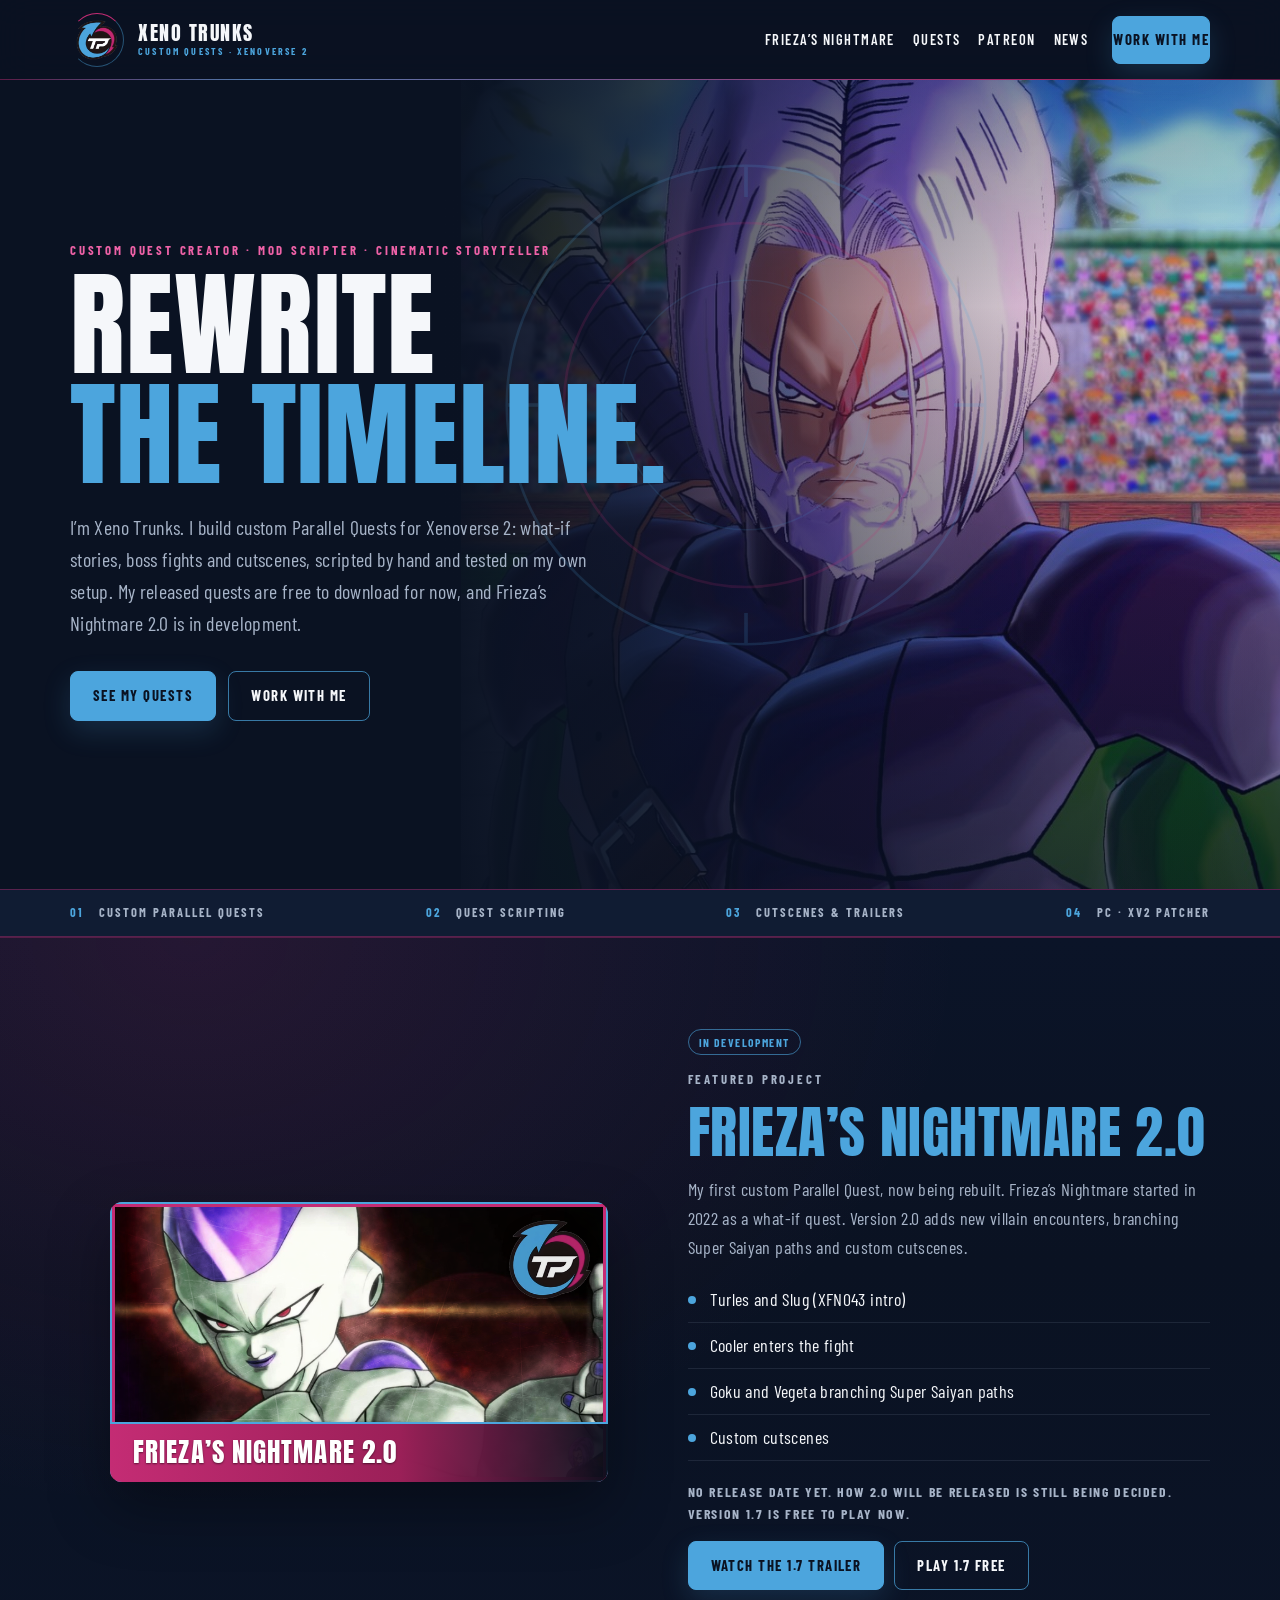
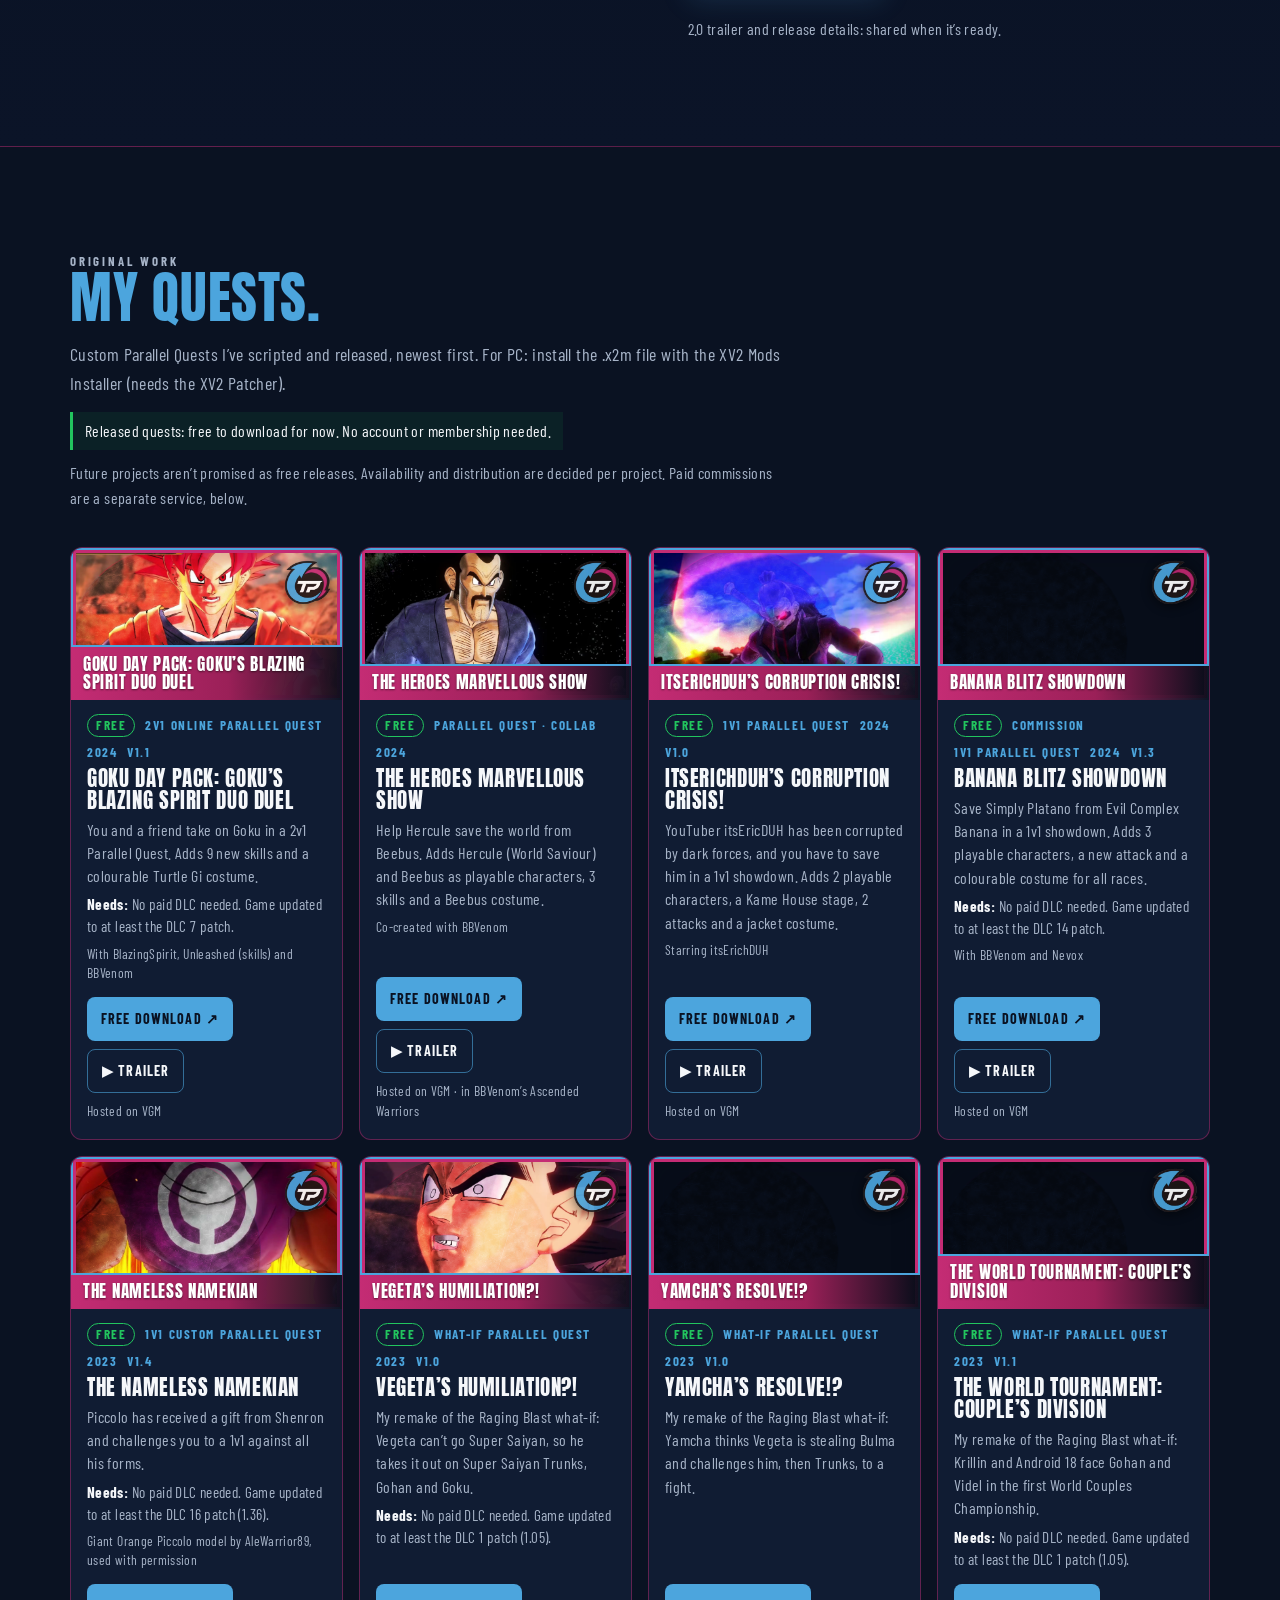
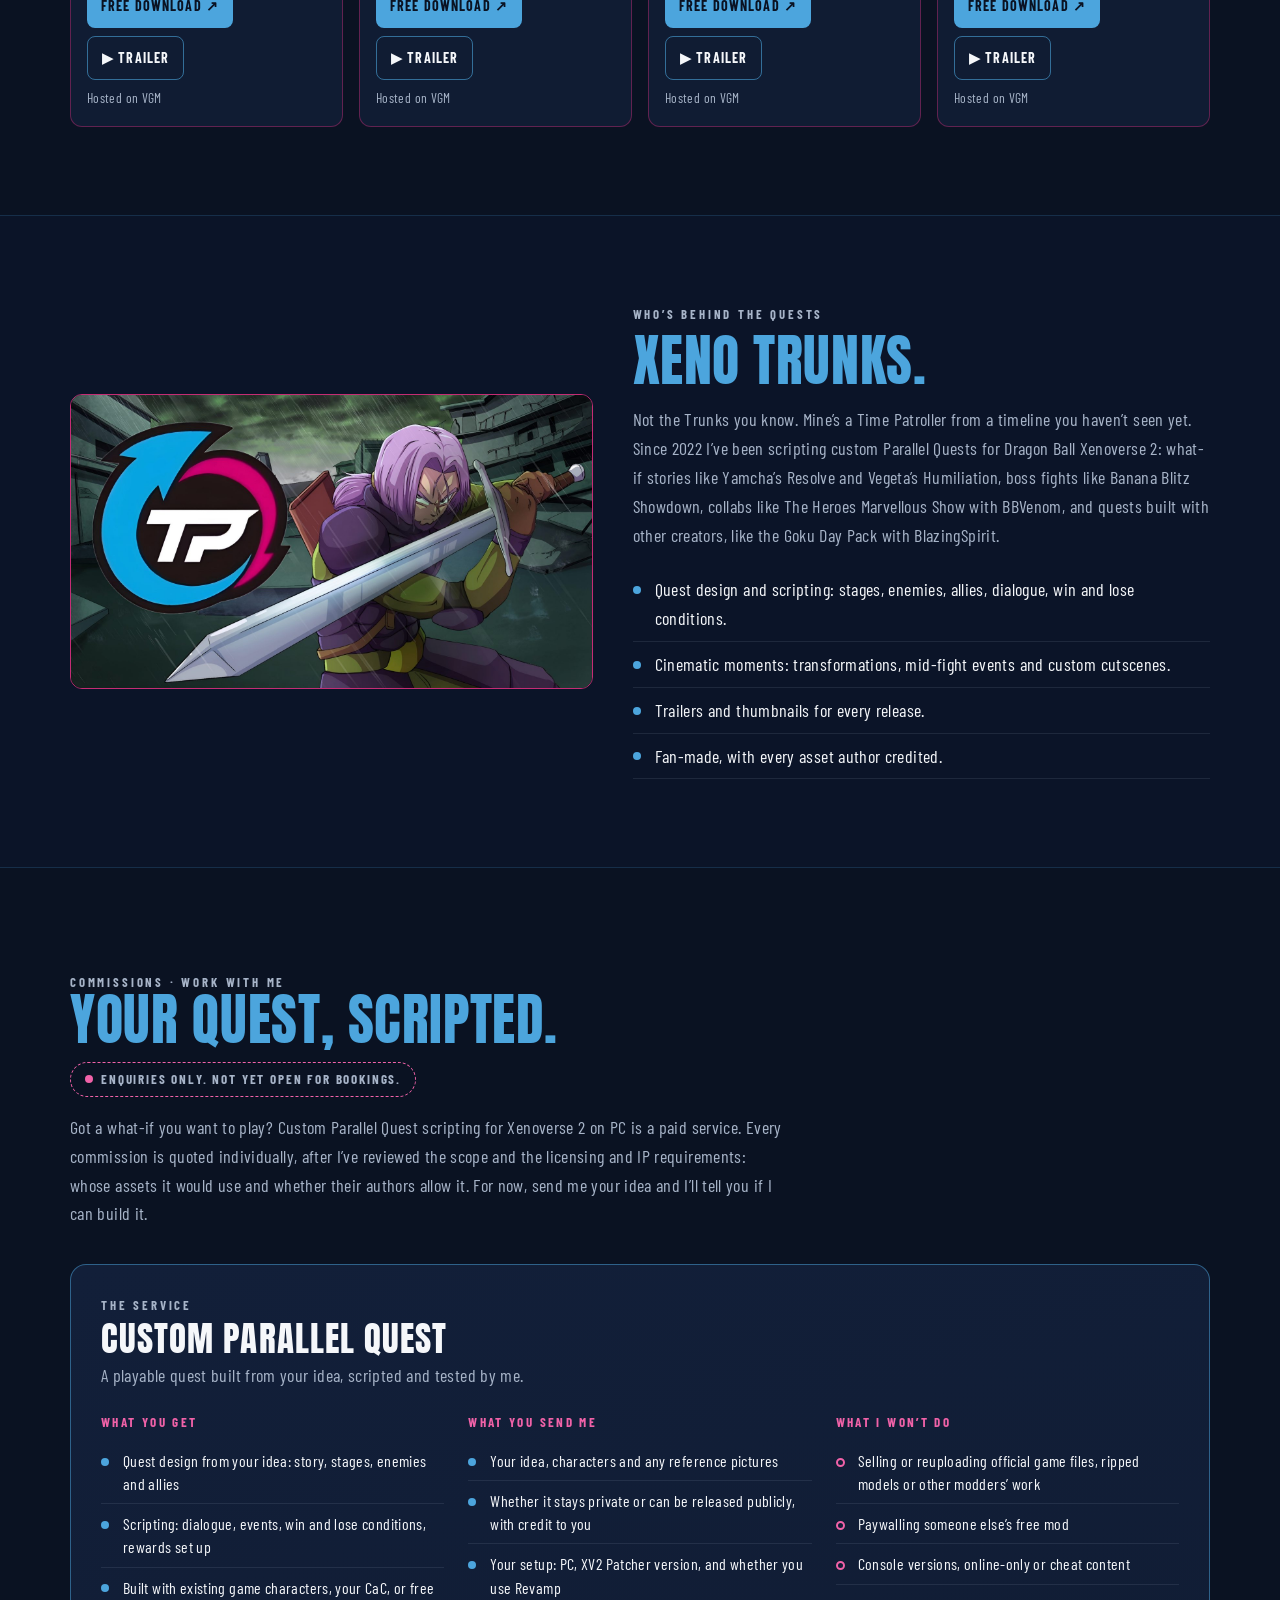
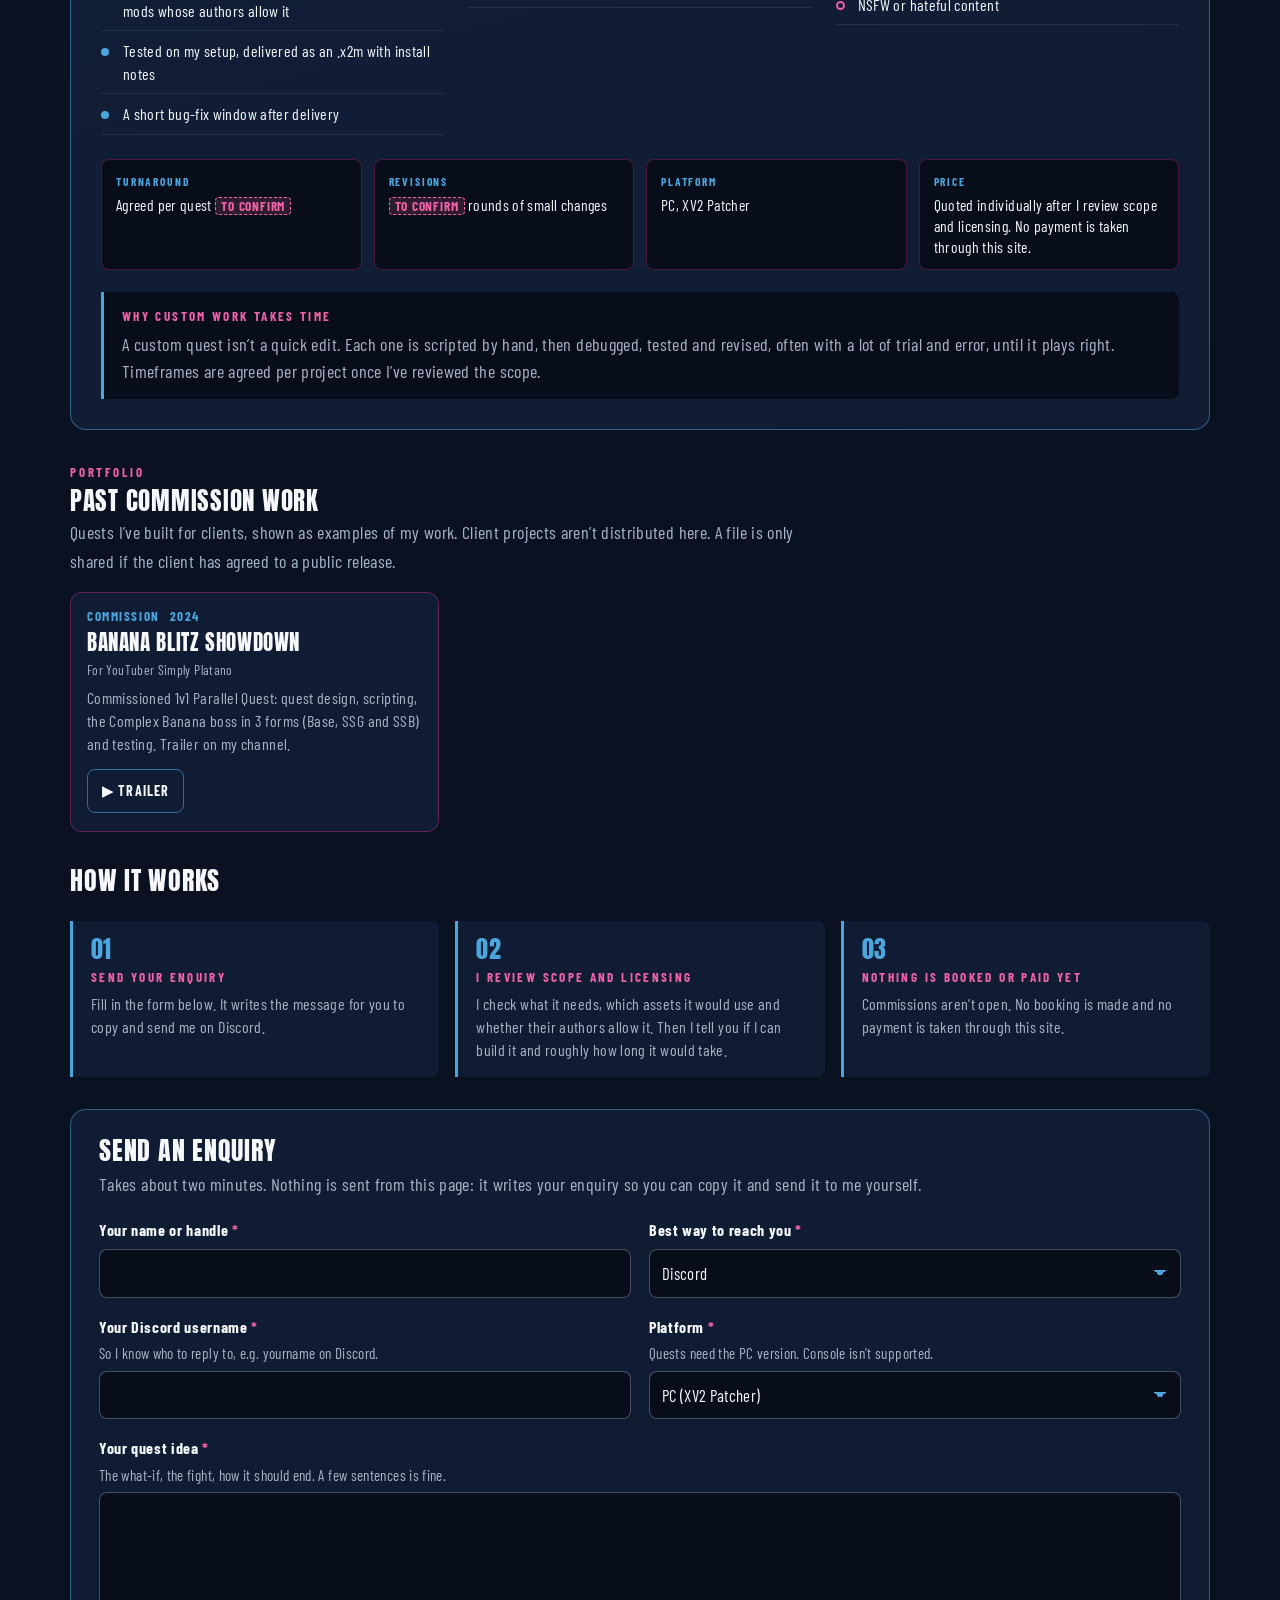
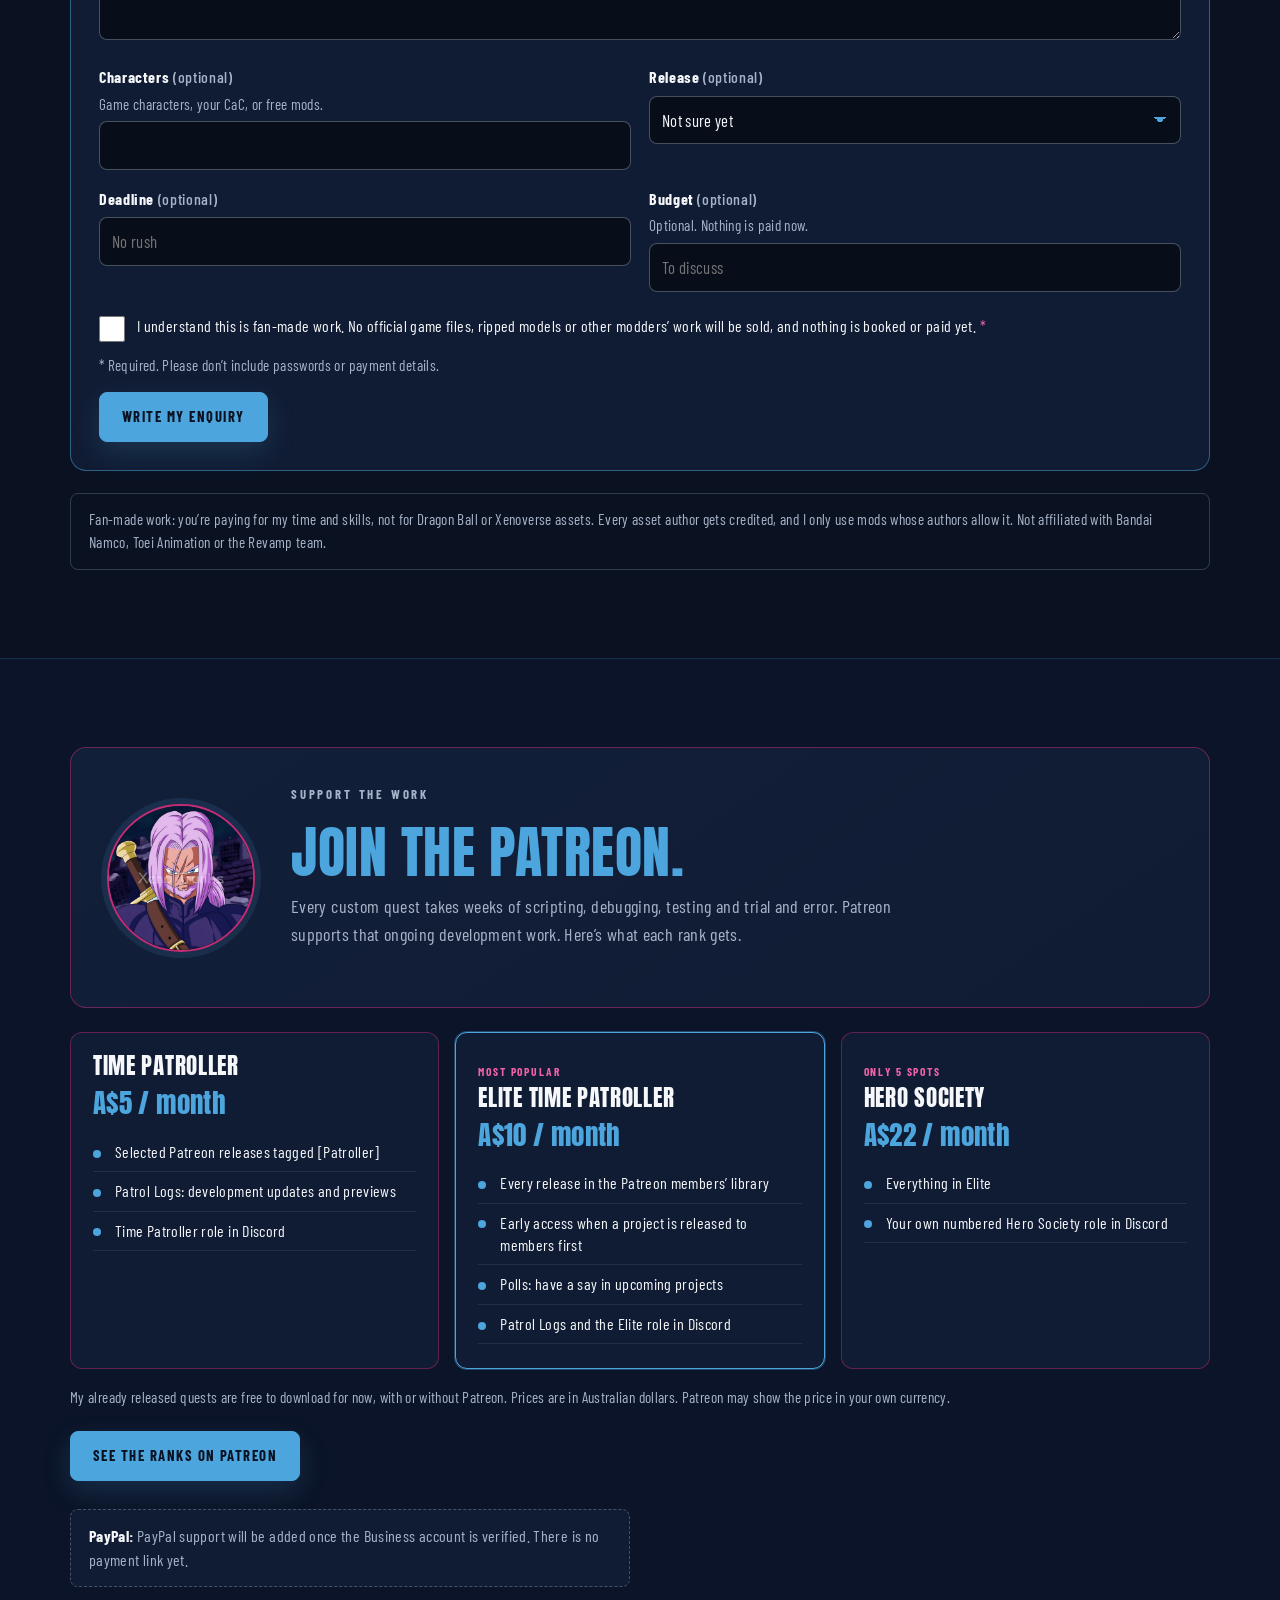
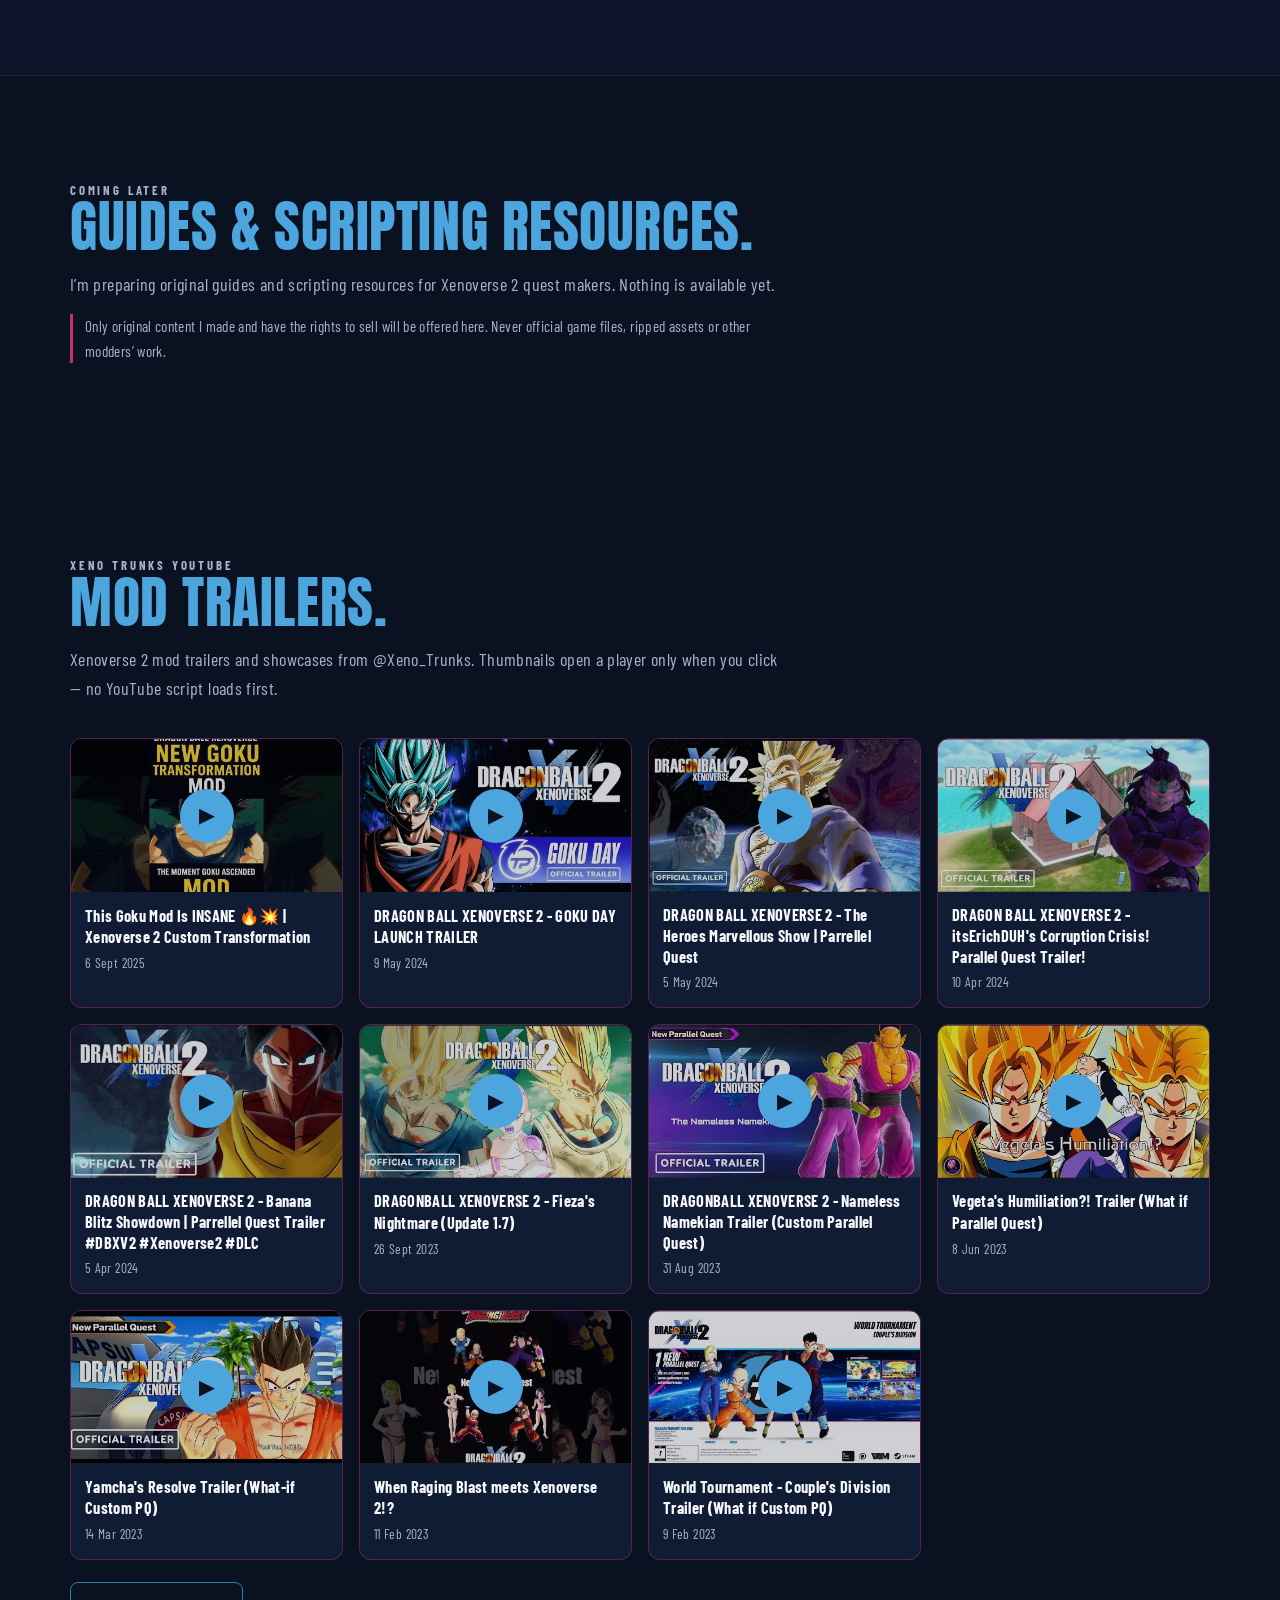
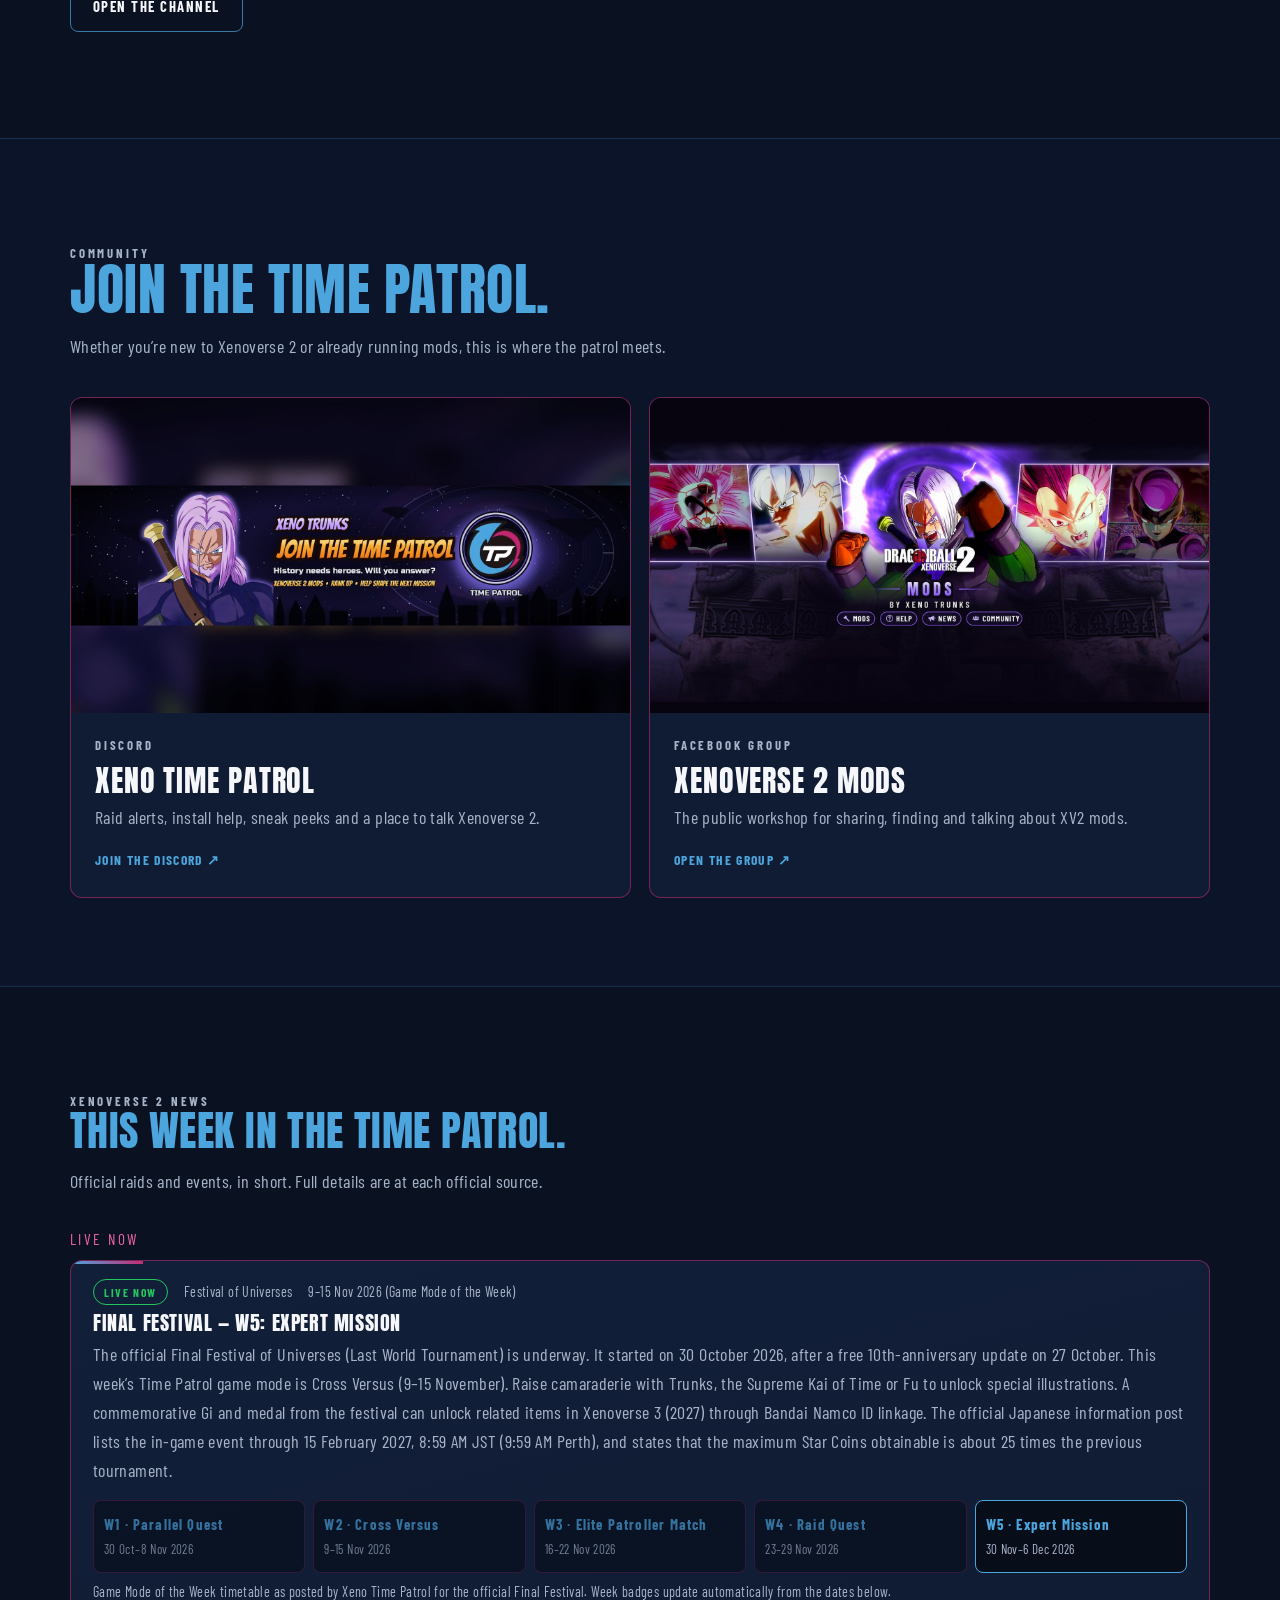
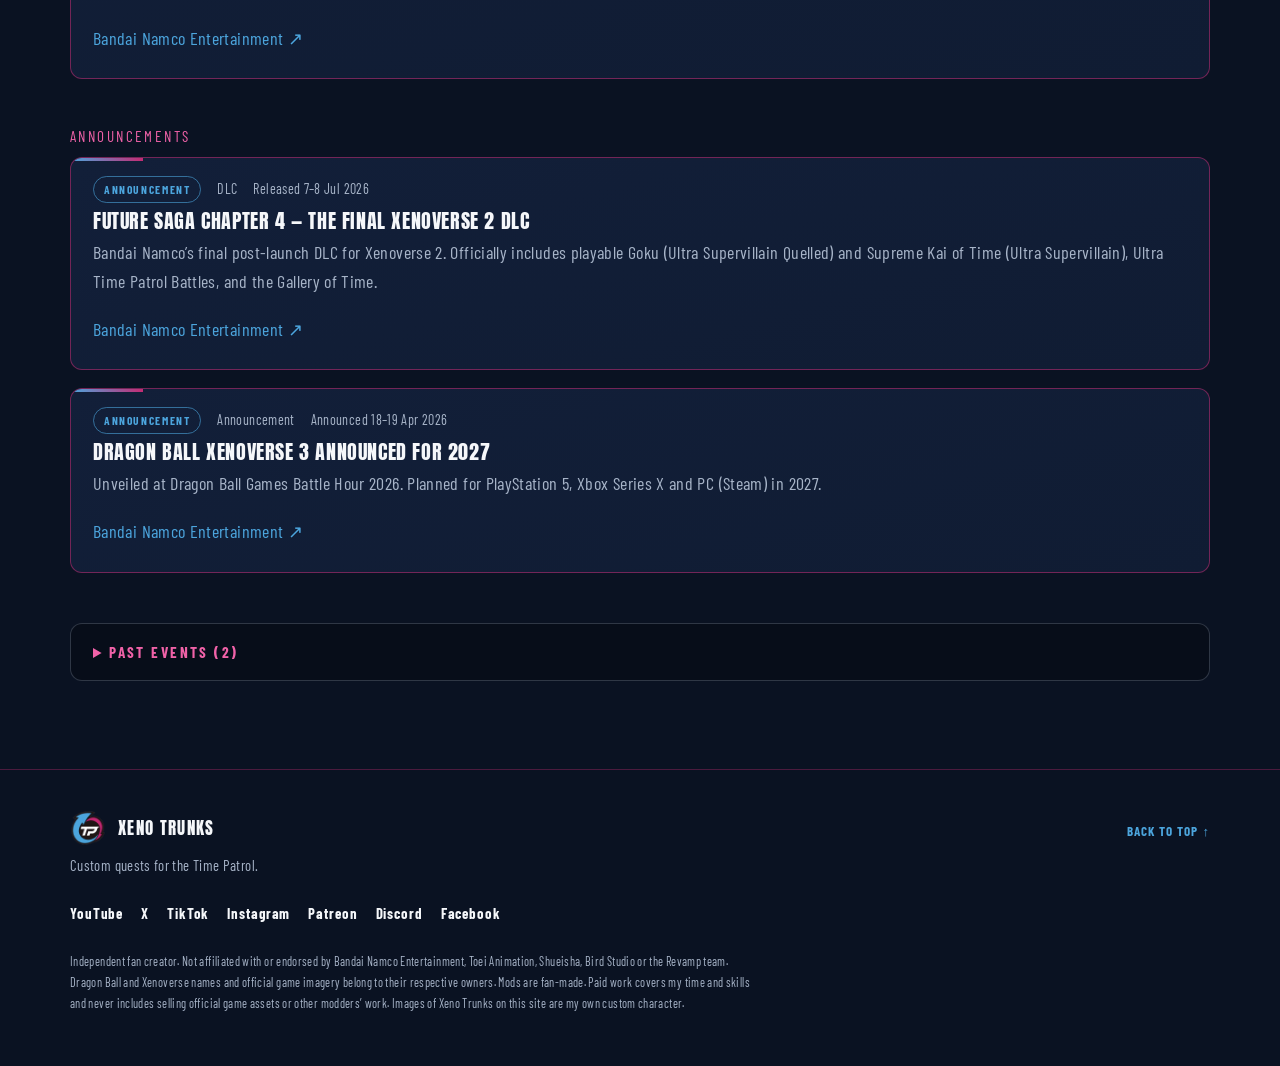
==== commit 38cabb18: "Update 7 (preview): Xeno Time Patrol framed pictures on every My Quests card Every released quest ca" ====
--- a/index.html
+++ b/index.html
@@ -427,6 +427,24 @@
       .work-body .host { font-size: 0.95rem; }
     }
     .yt-card h3 a { display: flex; align-items: center; min-height: 44px; }
+
+    /* Update 7 (preview): Xeno Time Patrol frame on quest card images */
+    .xtp-frame { position: relative; overflow: hidden; isolation: isolate; padding: 0; background: var(--frame); border-bottom: none; }
+    .xtp-frame > img { width: 100%; height: 100%; aspect-ratio: 16/9; object-fit: cover; object-position: center center; display: block; }
+    .xtp-frame::before { content: ""; position: absolute; inset: 0; z-index: 3; pointer-events: none; box-shadow: inset 0 0 0 2px var(--cyan), inset 0 0 0 5px var(--magenta), inset 0 0 28px rgba(7, 13, 25, 0.28); }
+    .xtp-frame::after { content: ""; position: absolute; inset: 0; z-index: 2; pointer-events: none; background: url("assets/xtp-grunge.jpg") center / cover; mix-blend-mode: overlay; opacity: 0.38; }
+    .xtp-logo { position: absolute; top: 10px; right: 10px; z-index: 4; width: 18%; max-width: 72px; min-width: 36px; aspect-ratio: 1; background: url("assets/logo-tp-sm.png") center / contain no-repeat; pointer-events: none; opacity: 0.92; filter: drop-shadow(0 2px 6px rgba(0,0,0,0.6)); }
+    .xtp-bar { position: absolute; left: 0; right: 0; bottom: 0; z-index: 4; pointer-events: none; background: linear-gradient(90deg, var(--magenta) 0%, #9B2058 58%, rgba(7,13,25,0.94) 100%); border-top: 2px solid var(--cyan); color: #fff; font-family: var(--font-display); font-weight: 400; text-transform: uppercase; letter-spacing: 0.04em; line-height: 1.08; font-size: clamp(0.82rem, 1.35vw, 1.2rem); padding: 0.42em 0.7em 0.48em; display: -webkit-box; -webkit-box-orient: vertical; -webkit-line-clamp: 2; overflow: hidden; text-shadow: 0 1px 2px rgba(0,0,0,0.5); }
+    .xtp-placeholder { display: flex; flex-direction: column; justify-content: space-between; background: radial-gradient(ellipse at 85% 20%, rgba(196,44,116,0.45), transparent 55%), linear-gradient(150deg, #13284A, #0A1222 70%); }
+    .xtp-placeholder .wt-type, .xtp-placeholder .wt-year { position: relative; z-index: 4; padding: 14px 16px; }
+    .feature-art.xtp-frame { border: 0; box-shadow: 0 24px 60px rgba(0,0,0,0.35); }
+    .feature-art.xtp-frame > img { object-position: center center; }
+    .feature-art.xtp-frame .xtp-bar { font-size: clamp(1.05rem, 2.2vw, 1.7rem); padding: 0.5em 0.85em 0.55em; }
+    .feature-art.xtp-frame .xtp-logo { max-width: 88px; top: 14px; right: 14px; }
+    @media (max-width: 680px) {
+      .work-tile.xtp-frame { aspect-ratio: 16/9; }
+      .xtp-bar { font-size: 1rem; padding: 0.5em 0.75em 0.55em; }
+    }
   </style>
 </head>
 <body>
@@ -491,8 +509,10 @@
 
     <section id="nightmare" class="feature">
       <div class="wrap feature-grid">
-        <figure class="feature-art">
+        <figure class="feature-art xtp-frame">
           <img id="fn-image" src="assets/fn-frieza-trailer.jpg" width="1600" height="900" alt="Frieza pointing, from Frieza’s Nightmare trailer." loading="lazy">
+          <span class="xtp-logo" aria-hidden="true"></span>
+          <span class="xtp-bar" id="fn-image-title">Frieza’s Nightmare 2.0</span>
         </figure>
         <div>
           <span class="badge" id="fn-badge">In development</span>
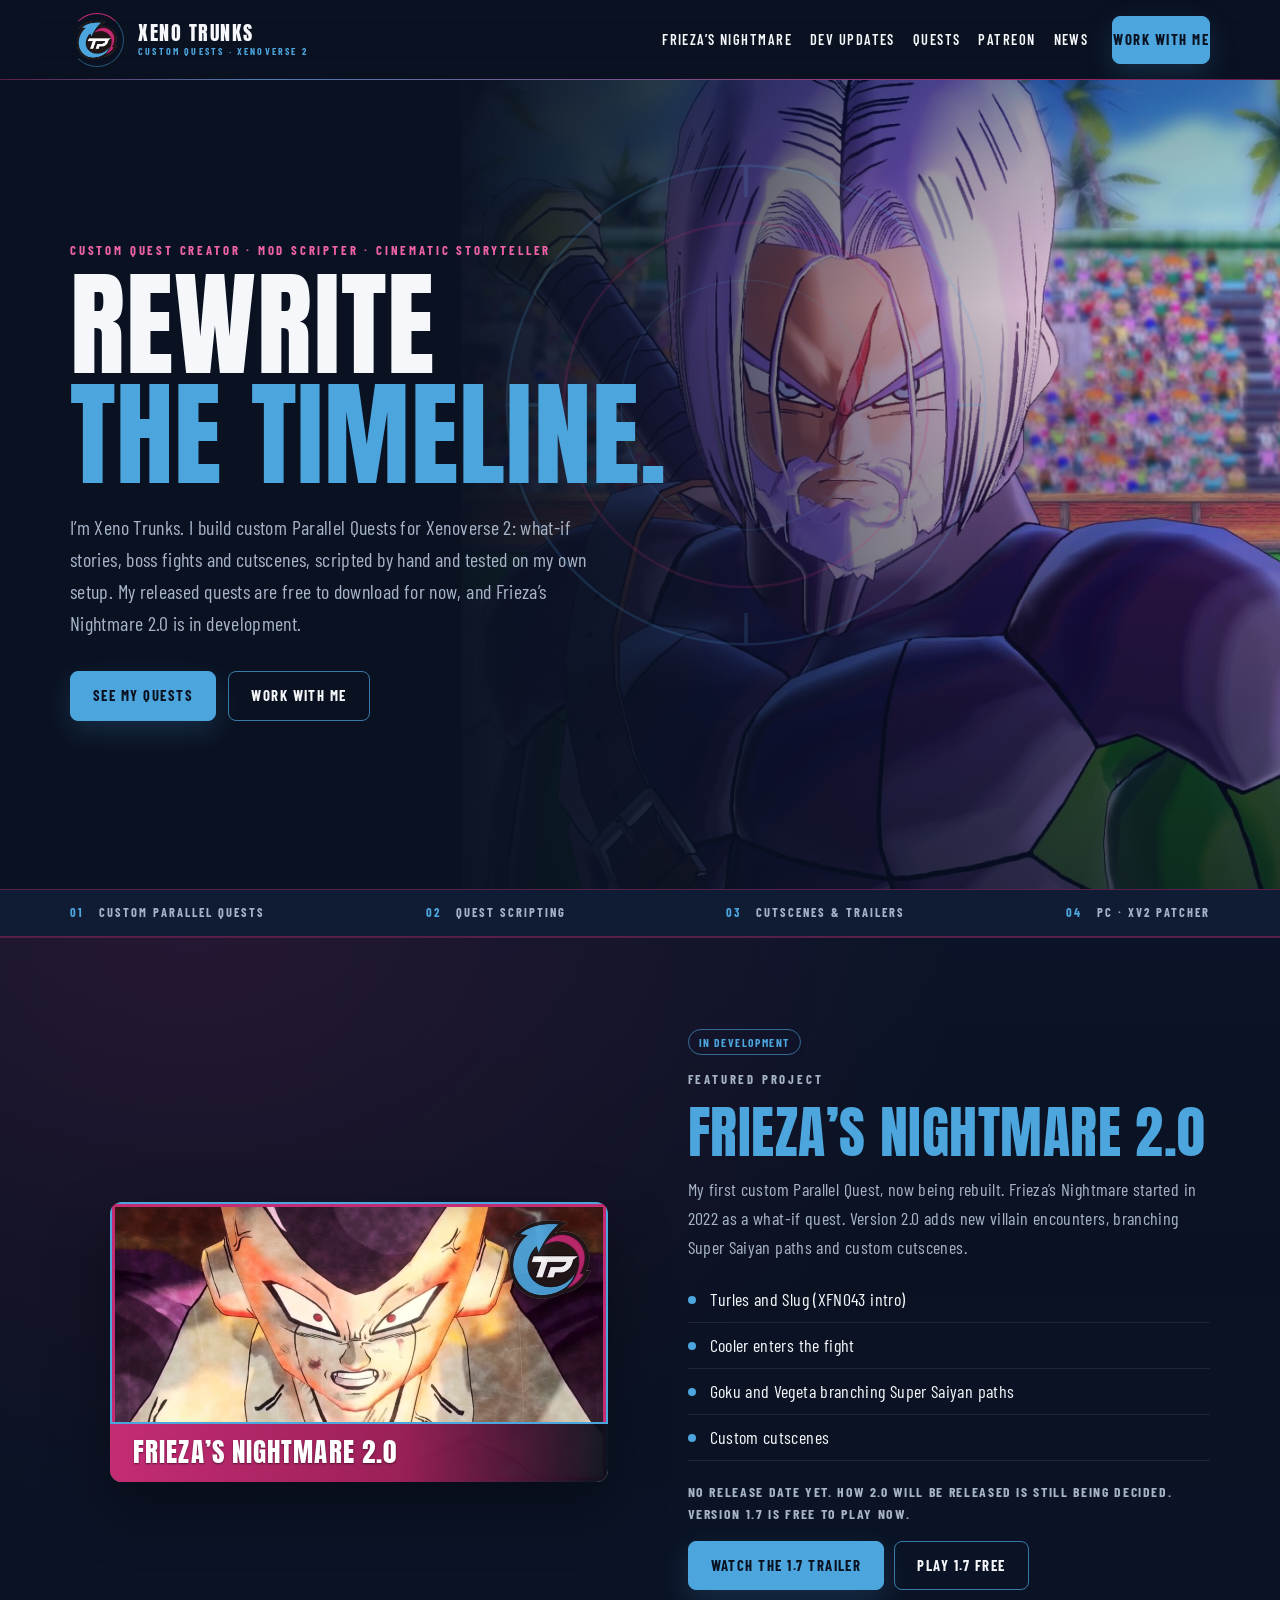
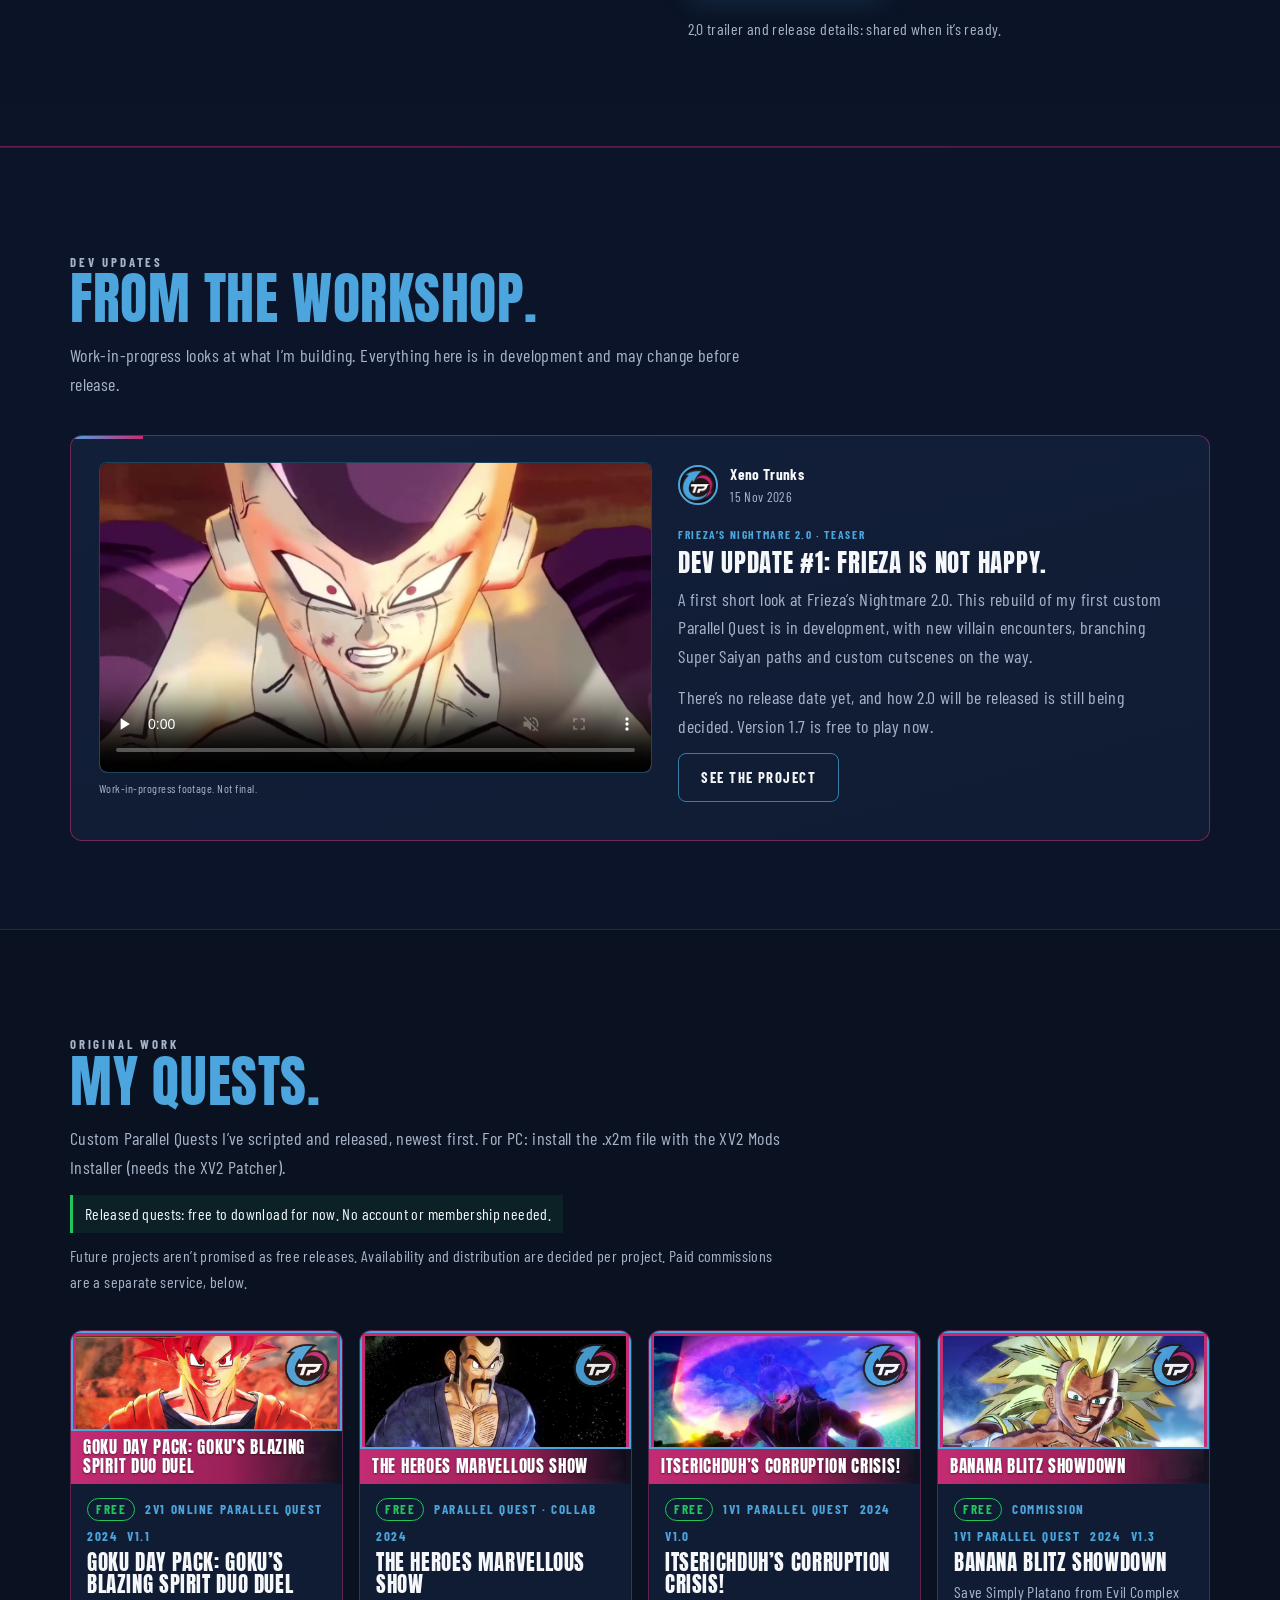
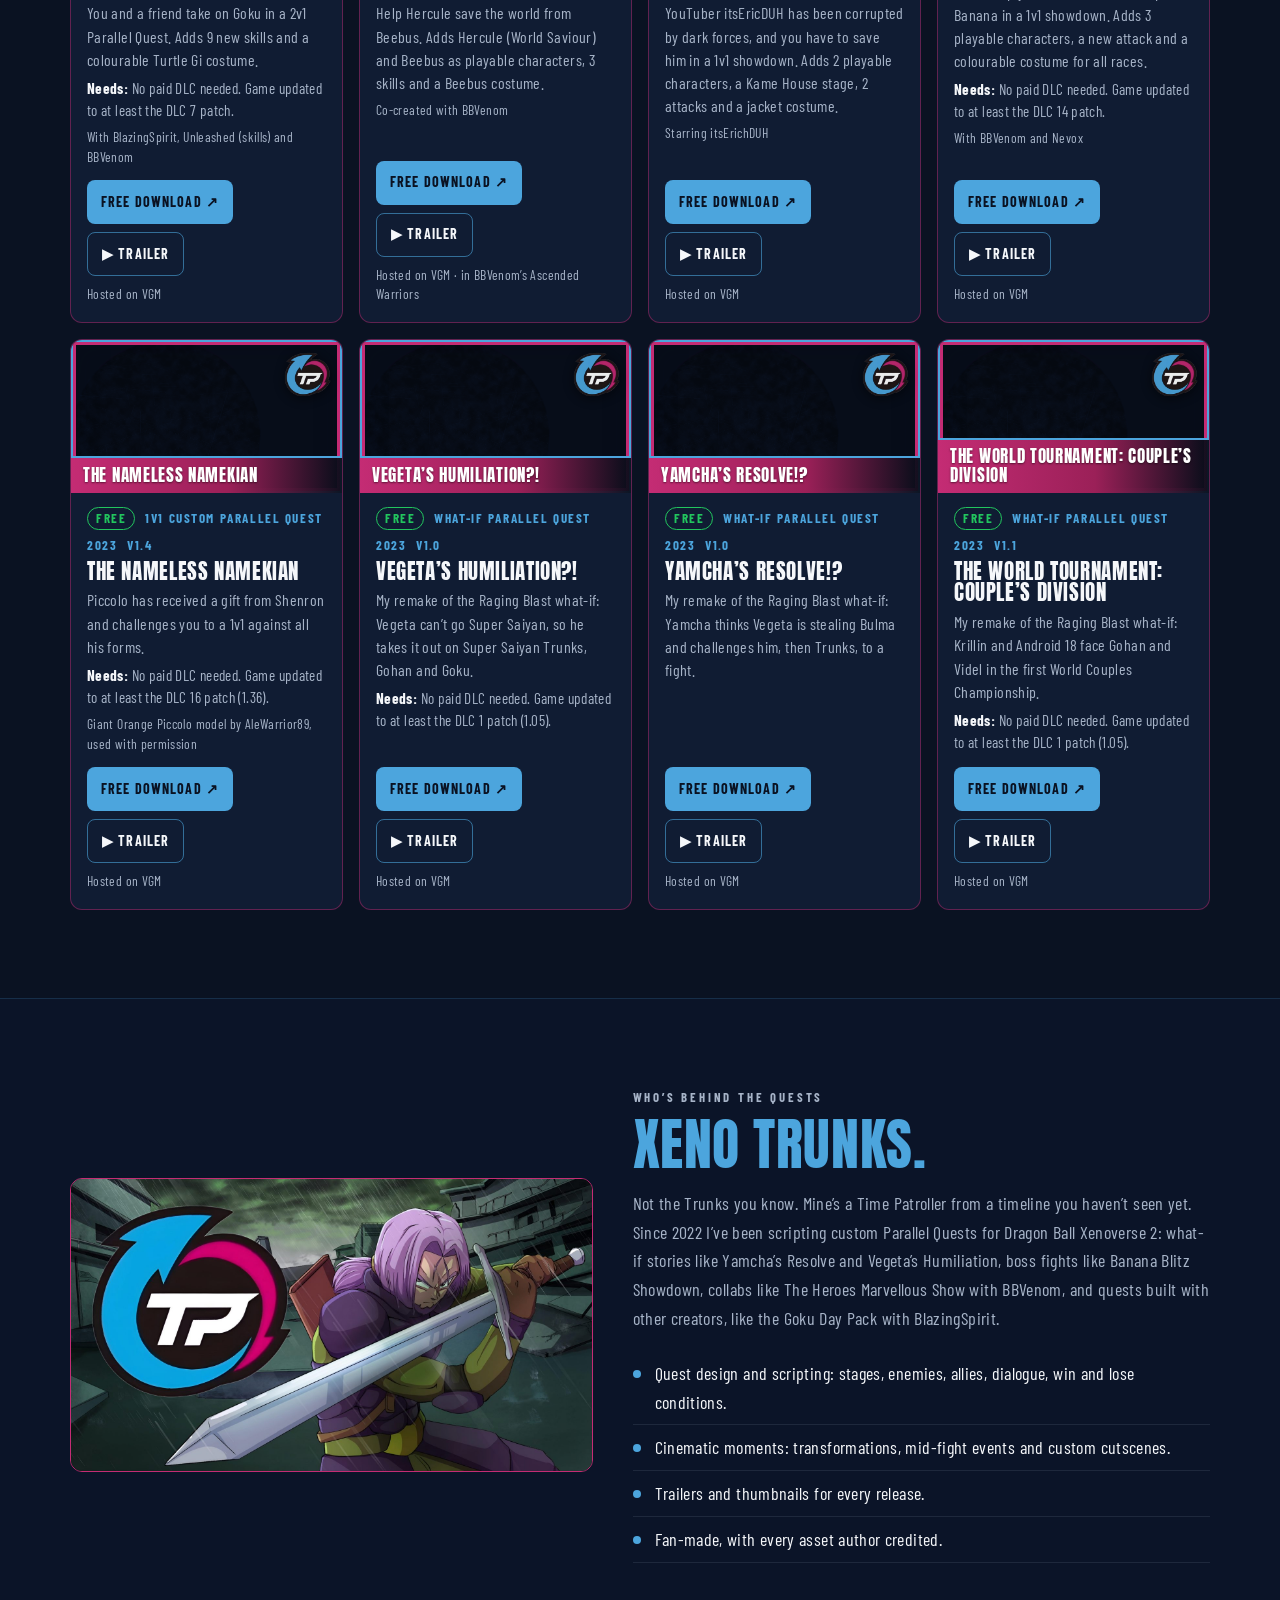
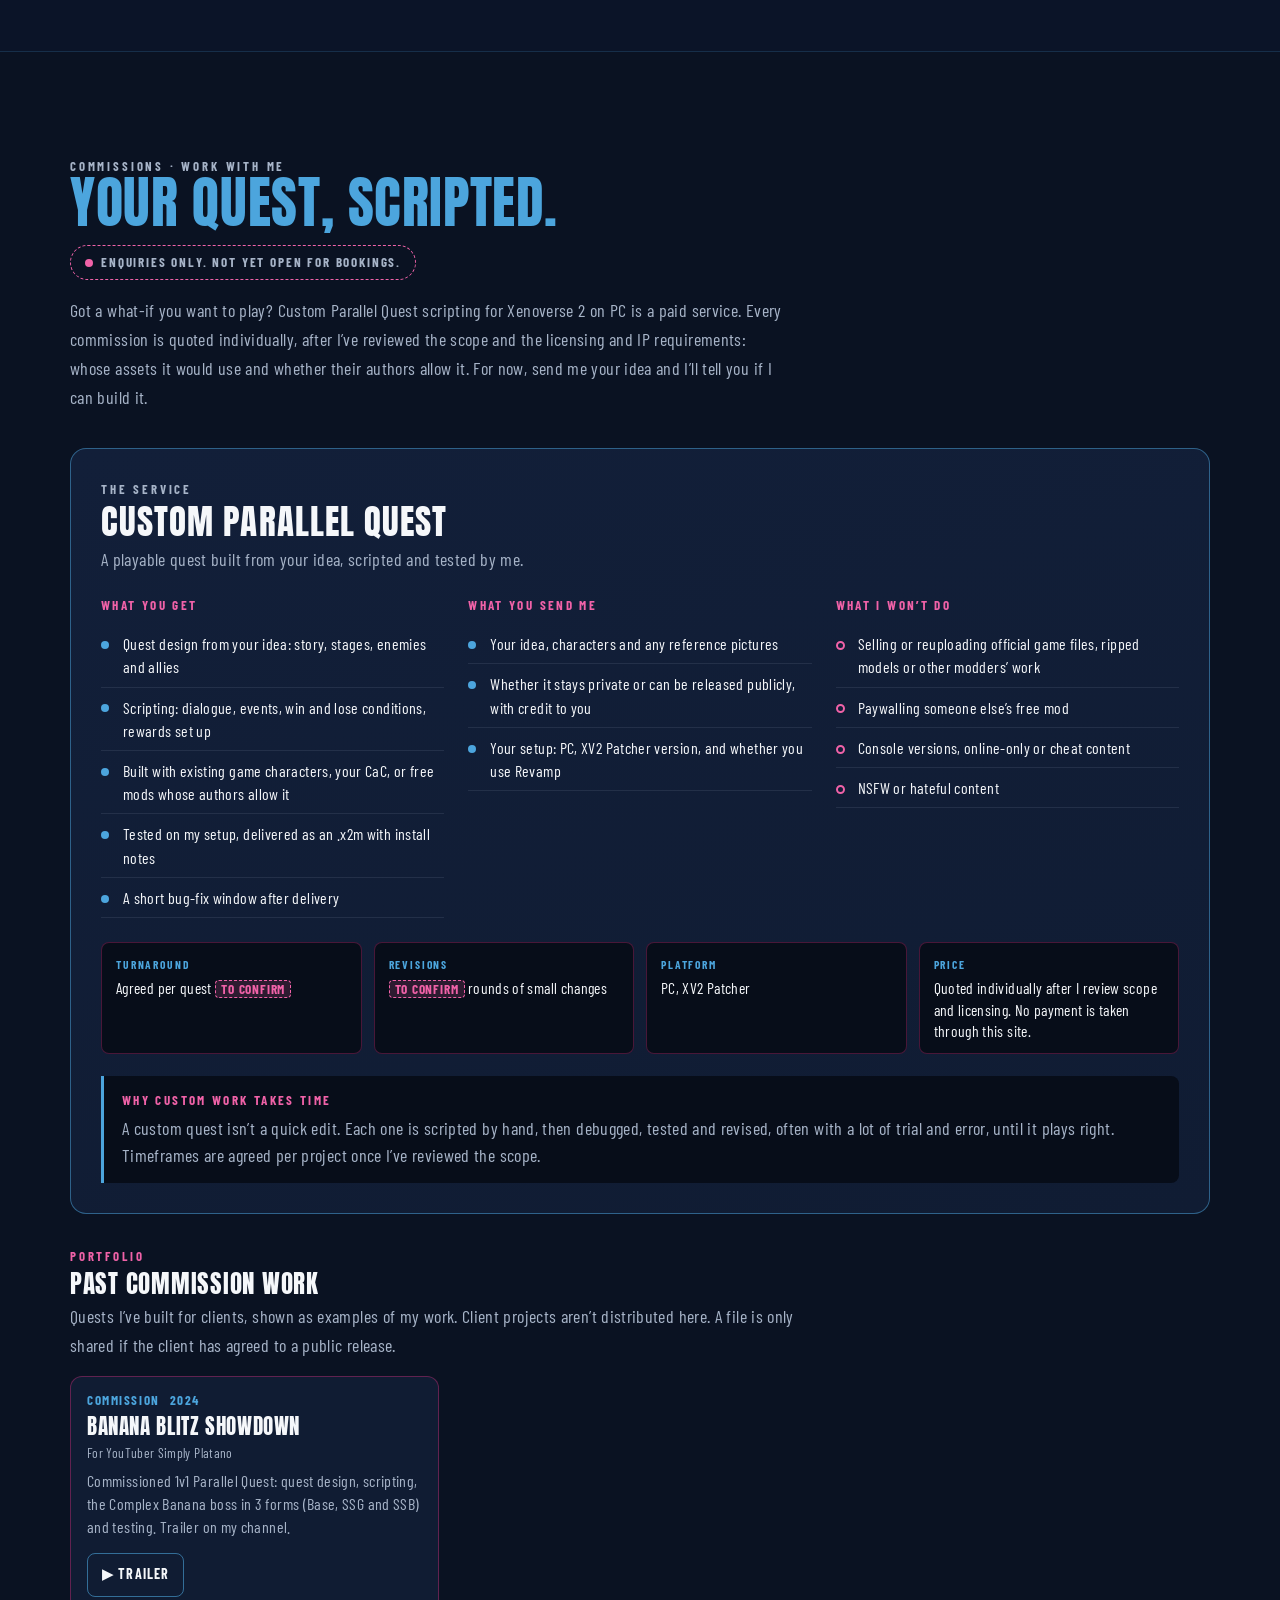
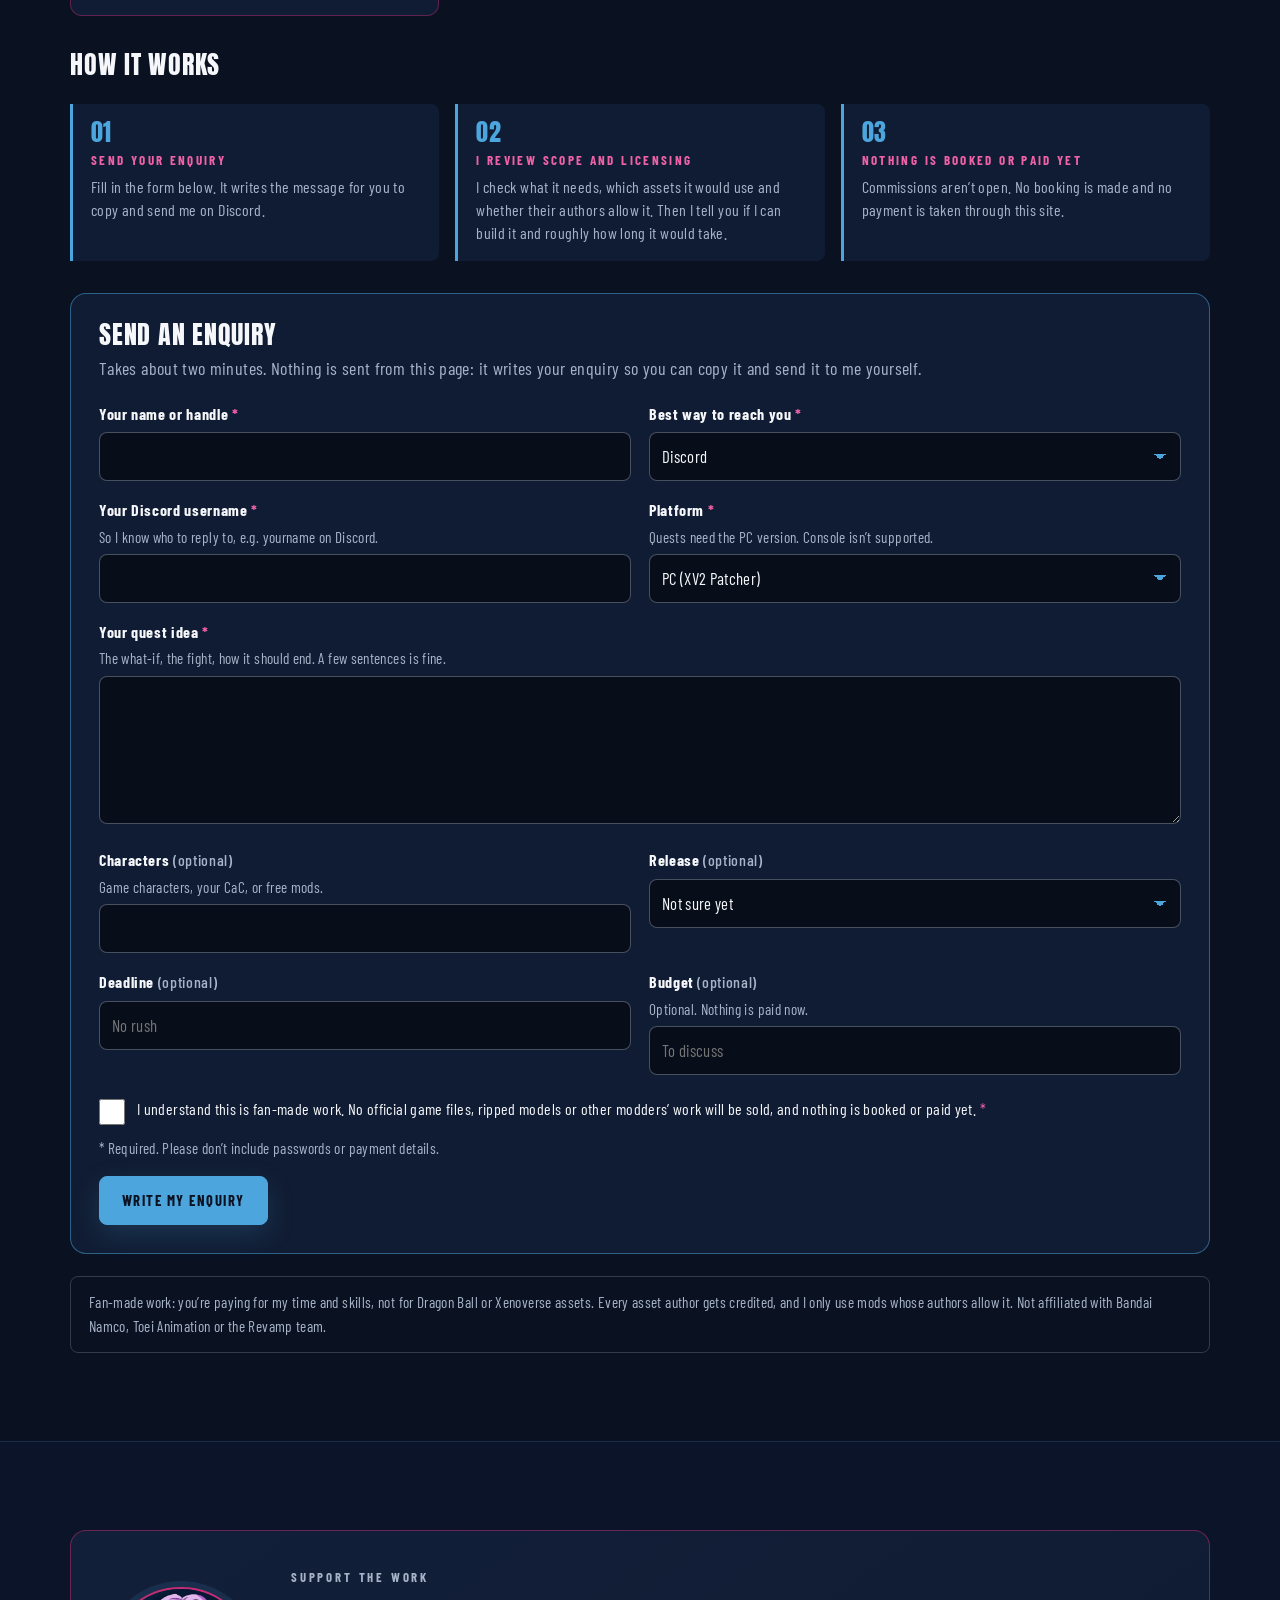
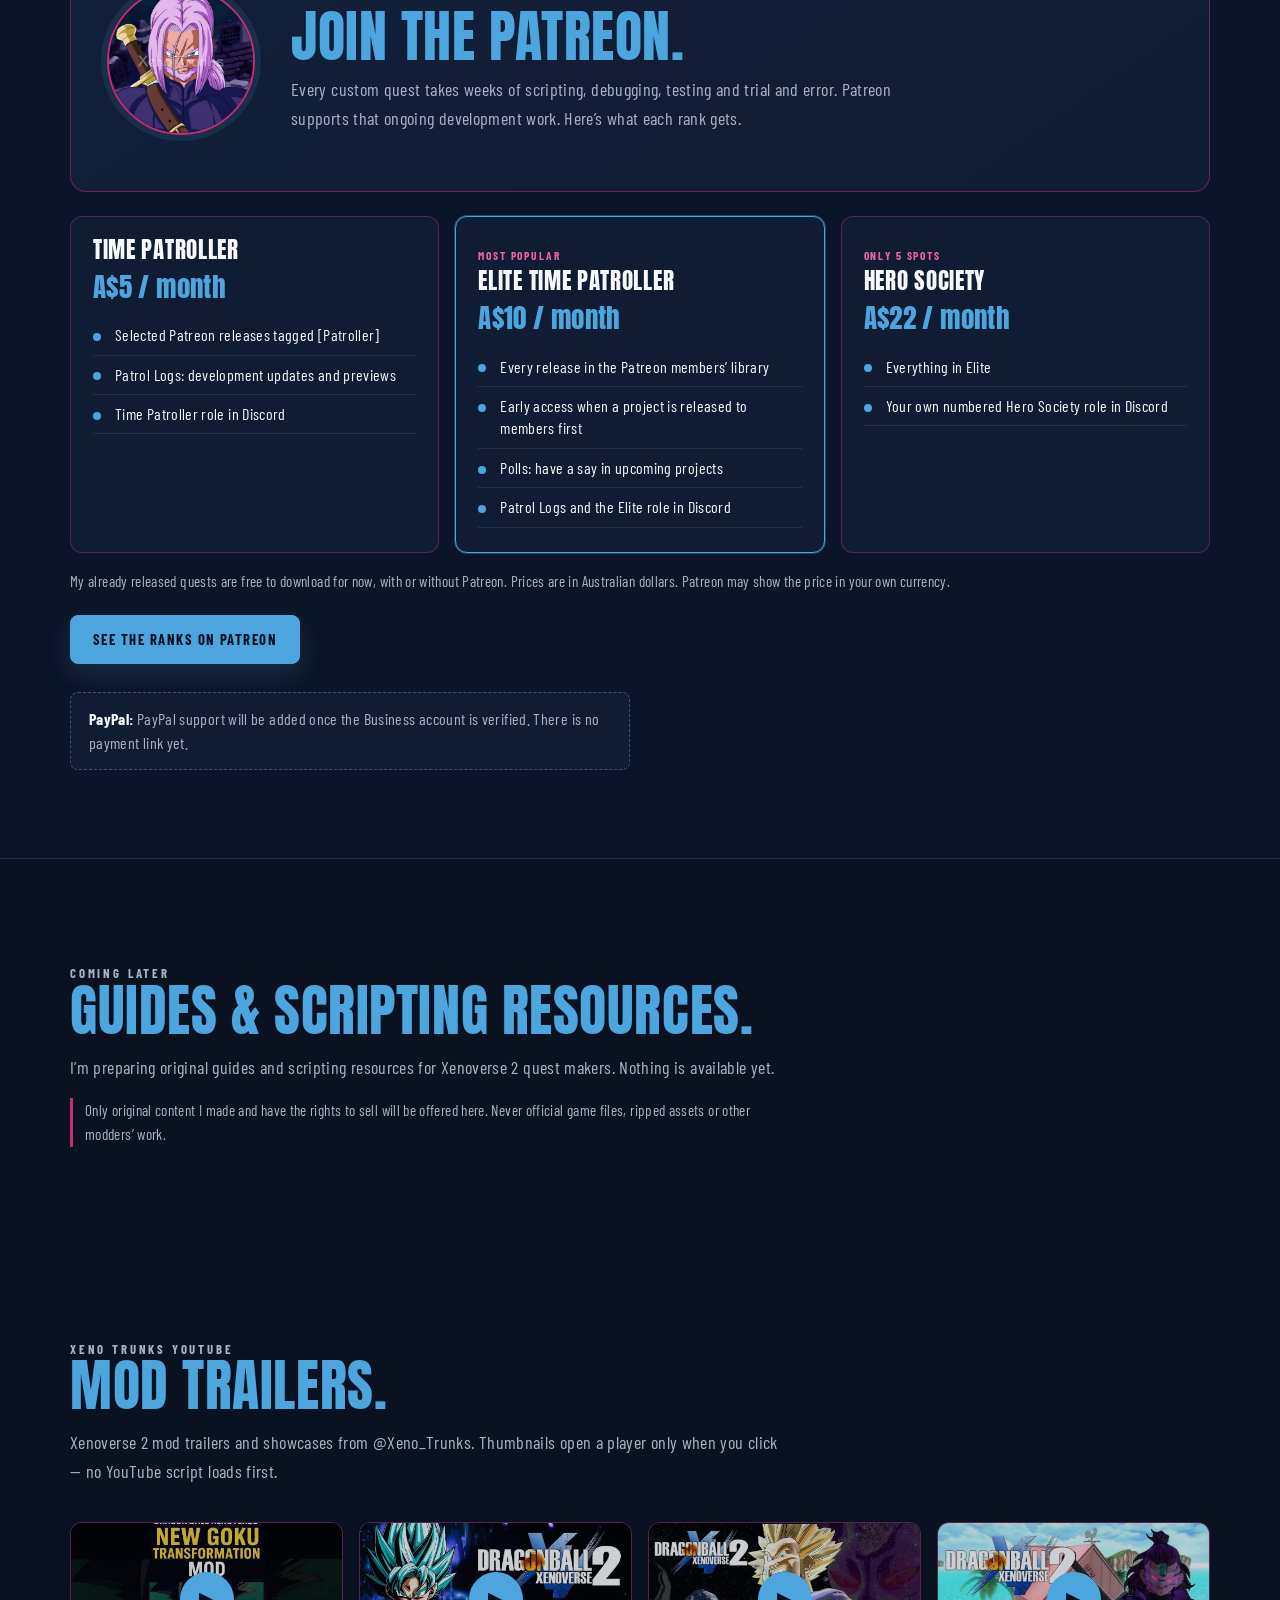
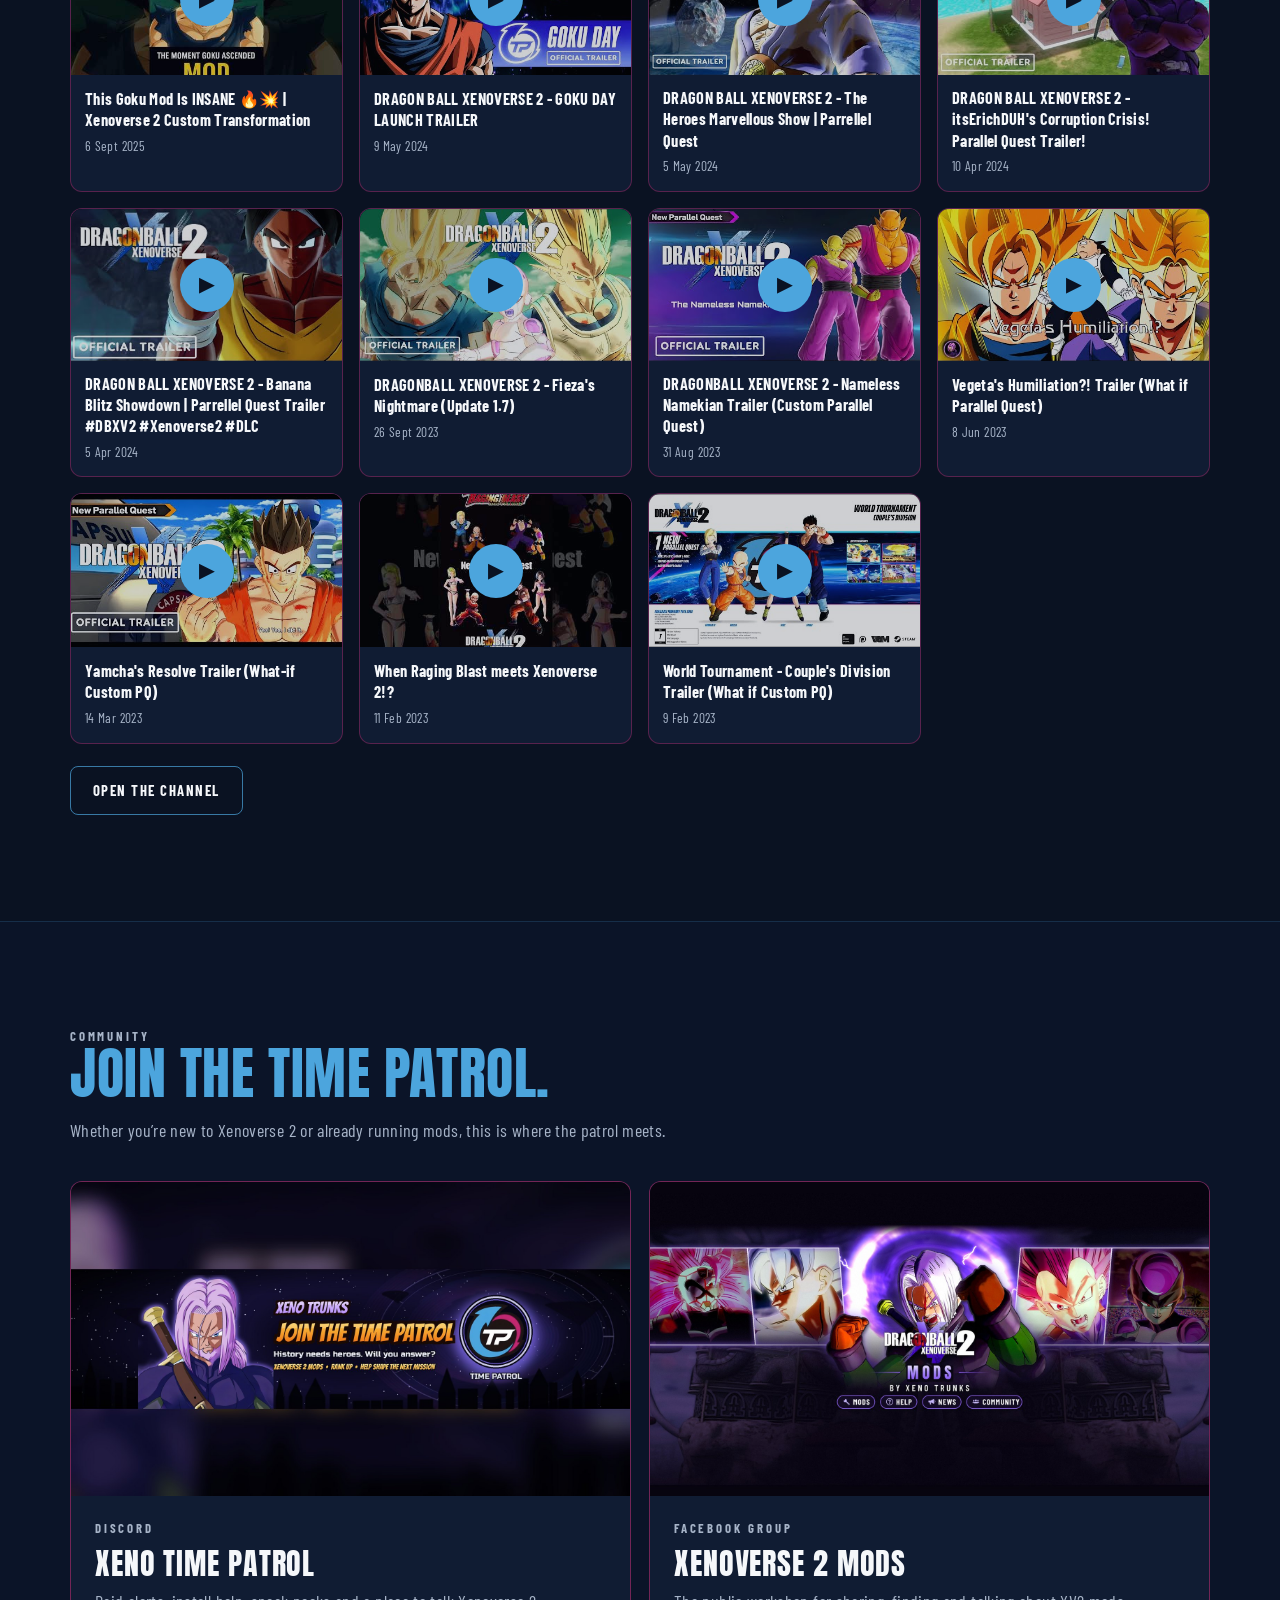
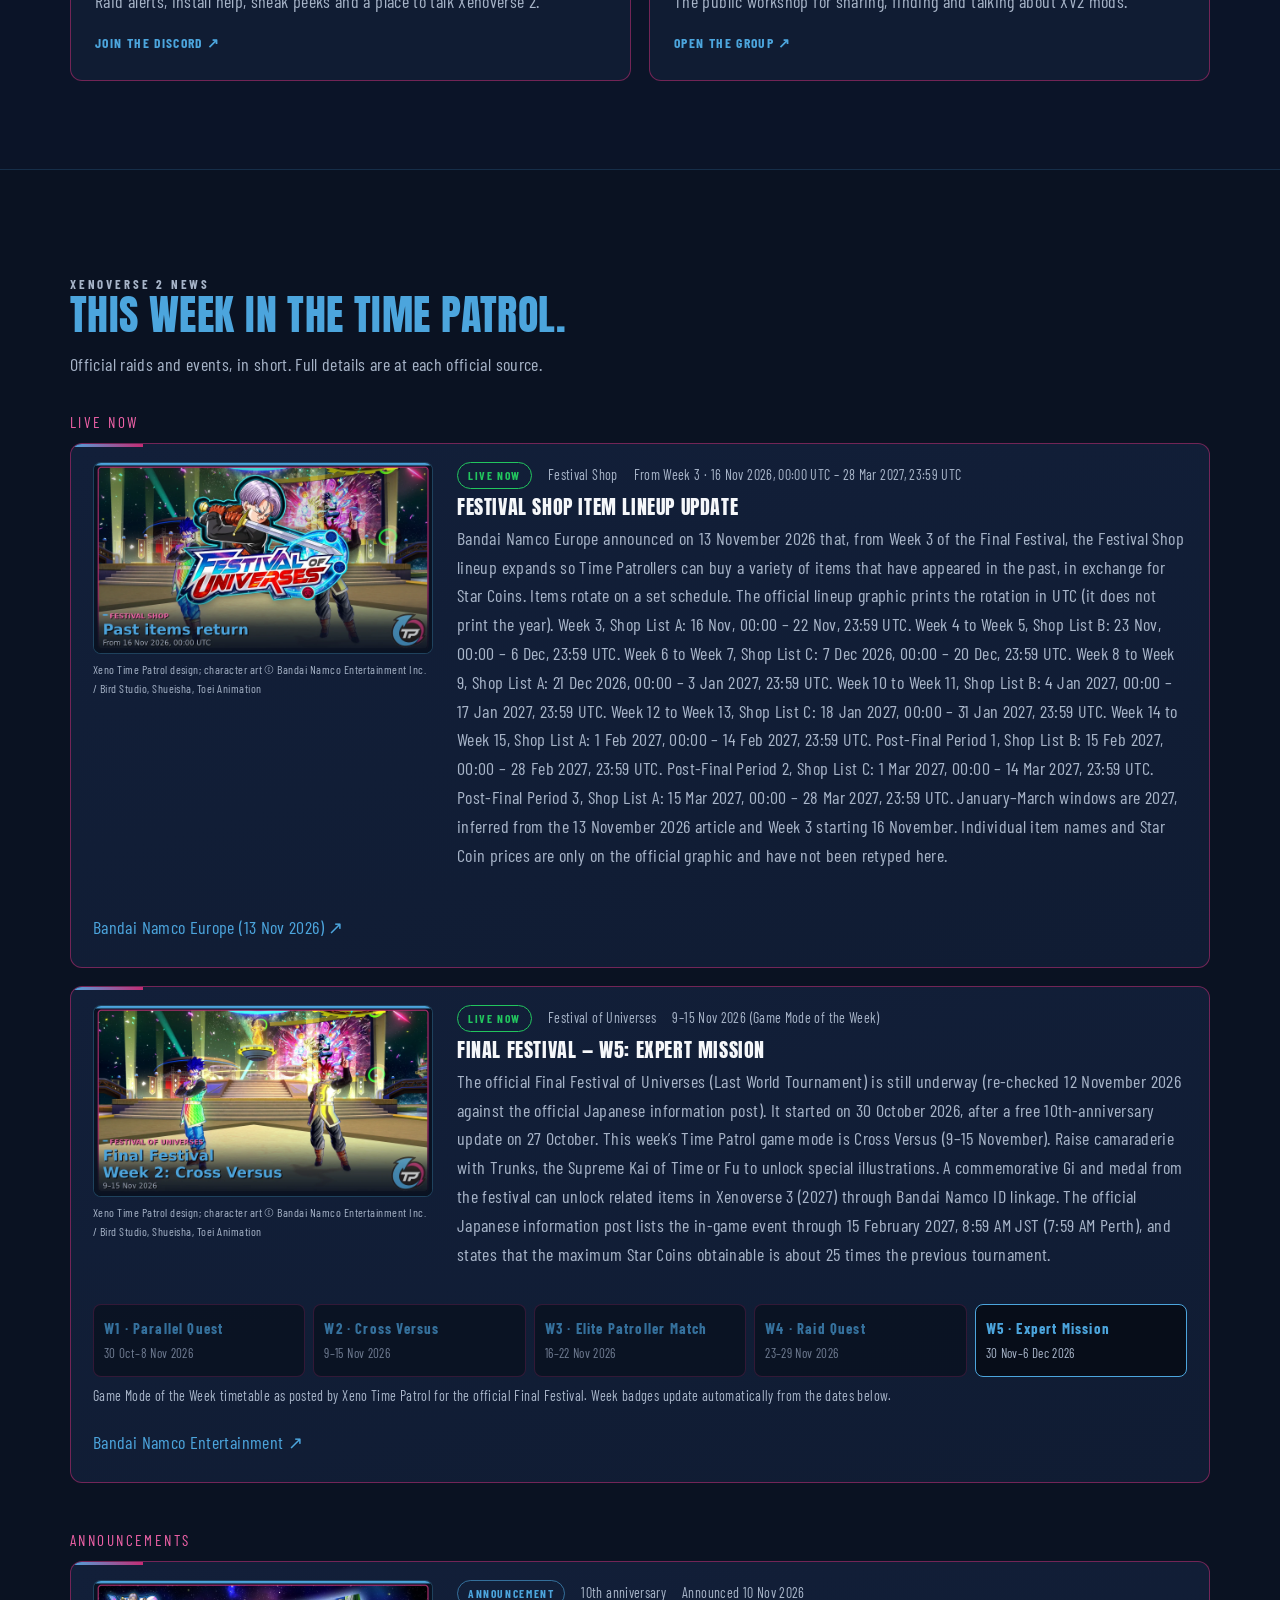
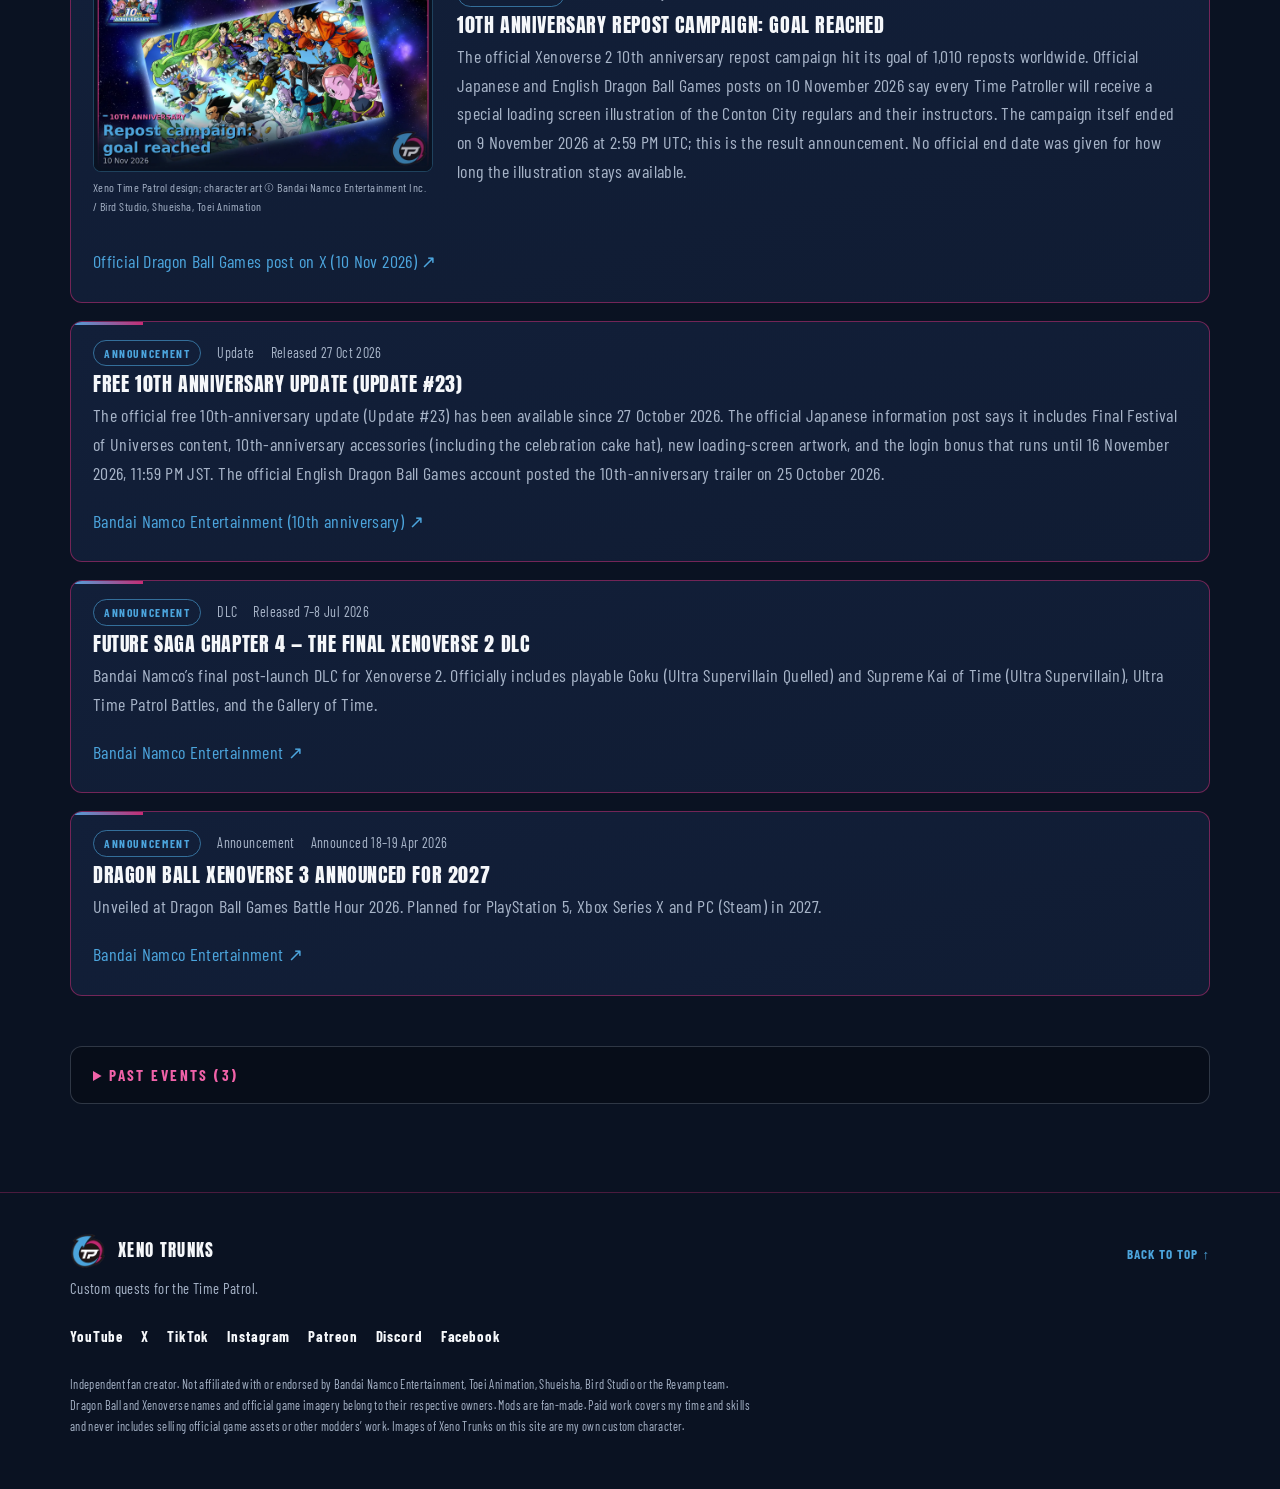
==== commit 5d0f34d5: "Preview: FN2 featured card uses looping teaser video (poster + reduced-motion fallback); draft Dev U" ====
--- a/index.html
+++ b/index.html
@@ -441,6 +441,23 @@
     .feature-art.xtp-frame > img { object-position: center center; }
     .feature-art.xtp-frame .xtp-bar { font-size: clamp(1.05rem, 2.2vw, 1.7rem); padding: 0.5em 0.85em 0.55em; }
     .feature-art.xtp-frame .xtp-logo { max-width: 88px; top: 14px; right: 14px; }
+    .xtp-frame > video { width: 100%; height: 100%; aspect-ratio: 16/9; object-fit: cover; object-position: center center; display: block; background: var(--frame); }
+    .feature-art .fn-still { display: none; }
+    @media (prefers-reduced-motion: reduce) {
+      .feature-art .fn-video { display: none; }
+      .feature-art .fn-still { display: block; }
+    }
+    .devlog-card { display: grid; grid-template-columns: minmax(0, 1.1fr) minmax(0, 1fr); gap: 26px; align-items: start; }
+    .devlog-meta { display: flex; align-items: center; gap: 12px; margin-bottom: 10px; color: var(--muted); font-size: 0.86rem; }
+    .devlog-meta img { width: 40px; height: 40px; border-radius: 50%; border: 2px solid var(--cyan); background: var(--frame); object-fit: contain; }
+    .devlog-meta b { color: var(--ink); display: block; font-size: 0.95rem; }
+    .devlog-card h3 { margin: 4px 0 10px; }
+    .devlog-card p { color: var(--muted); }
+    .devlog-media { margin: 0; }
+    .devlog-media video, .devlog-media img { display: block; width: 100%; height: auto; aspect-ratio: 16/9; object-fit: cover; border-radius: 8px; border: 1px solid rgba(76,165,221,0.35); background: var(--frame); }
+    .devlog-media figcaption { margin-top: 6px; font-size: 0.74rem; letter-spacing: 0.04em; color: var(--muted); }
+    .devlog-tag { display: inline-block; font-size: 0.72rem; font-weight: 700; letter-spacing: 0.14em; text-transform: uppercase; color: var(--cyan); }
+    @media (max-width: 860px) { .devlog-card { grid-template-columns: 1fr; } }
     @media (max-width: 680px) {
       .work-tile.xtp-frame { aspect-ratio: 16/9; }
       .xtp-bar { font-size: 1rem; padding: 0.5em 0.75em 0.55em; }
@@ -461,6 +478,7 @@
       <button class="menu-btn" id="menu" type="button" aria-label="Toggle navigation" aria-expanded="false" aria-controls="navigation">Menu</button>
       <nav class="navlinks" id="navigation" aria-label="Main">
         <a href="#nightmare">Frieza’s Nightmare</a>
+        <a href="#devlog">Dev updates</a>
         <a href="#work">Quests</a>
         <a href="#patreon">Patreon</a>
         <a href="#news">News</a>
@@ -510,7 +528,11 @@
     <section id="nightmare" class="feature">
       <div class="wrap feature-grid">
         <figure class="feature-art xtp-frame">
-          <img id="fn-image" src="assets/fn-frieza-trailer.jpg" width="1600" height="900" alt="Frieza pointing, from Frieza’s Nightmare trailer." loading="lazy">
+          <video id="fn-video" class="fn-video" autoplay muted loop playsinline preload="metadata" poster="assets/fn2-teaser-poster.jpg" width="1280" height="720" aria-label="Frieza’s Nightmare 2.0 teaser: a furious, battle-damaged Frieza.">
+            <source src="assets/fn2-teaser.webm" type="video/webm">
+            <source src="assets/fn2-teaser.mp4" type="video/mp4">
+          </video>
+          <img id="fn-image" class="fn-still" src="assets/fn2-teaser-poster.jpg" width="1280" height="720" alt="A furious, battle-damaged Frieza, from the Frieza’s Nightmare 2.0 teaser." loading="lazy">
           <span class="xtp-logo" aria-hidden="true"></span>
           <span class="xtp-bar" id="fn-image-title">Frieza’s Nightmare 2.0</span>
         </figure>
@@ -523,6 +545,36 @@
           <p class="aside-note" id="fn-note">No release date yet.</p>
           <div class="coming" id="fn-actions"></div>
         </div>
+      </div>
+    </section>
+
+    <section id="devlog" class="section-alt">
+      <div class="wrap">
+        <div class="heading" id="devlog-heading">
+          <p class="kicker">Dev updates</p>
+          <h2>From the workshop.</h2>
+          <p>Work-in-progress looks at what I’m building. Everything here is in development and may change before release.</p>
+        </div>
+        <article class="news-card devlog-card" id="devlog-fn2-teaser">
+          <figure class="devlog-media">
+            <video controls muted loop playsinline preload="none" poster="assets/fn2-teaser-poster.jpg" width="1280" height="720" aria-label="Frieza’s Nightmare 2.0 teaser clip.">
+              <source src="assets/fn2-teaser.webm" type="video/webm">
+              <source src="assets/fn2-teaser.mp4" type="video/mp4">
+            </video>
+            <figcaption>Work-in-progress footage. Not final.</figcaption>
+          </figure>
+          <div>
+            <div class="devlog-meta">
+              <img src="assets/logo-tp-sm.png" width="40" height="40" alt="">
+              <span><b>Xeno Trunks</b><time datetime="2026-11-15">15 Nov 2026</time></span>
+            </div>
+            <span class="devlog-tag">Frieza’s Nightmare 2.0 · Teaser</span>
+            <h3>Dev Update #1: Frieza is not happy.</h3>
+            <p>A first short look at Frieza’s Nightmare 2.0. This rebuild of my first custom Parallel Quest is in development, with new villain encounters, branching Super Saiyan paths and custom cutscenes on the way.</p>
+            <p>There’s no release date yet, and how 2.0 will be released is still being decided. Version 1.7 is free to play now.</p>
+            <p><a class="btn outline" href="#nightmare">See the project</a></p>
+          </div>
+        </article>
       </div>
     </section>
 
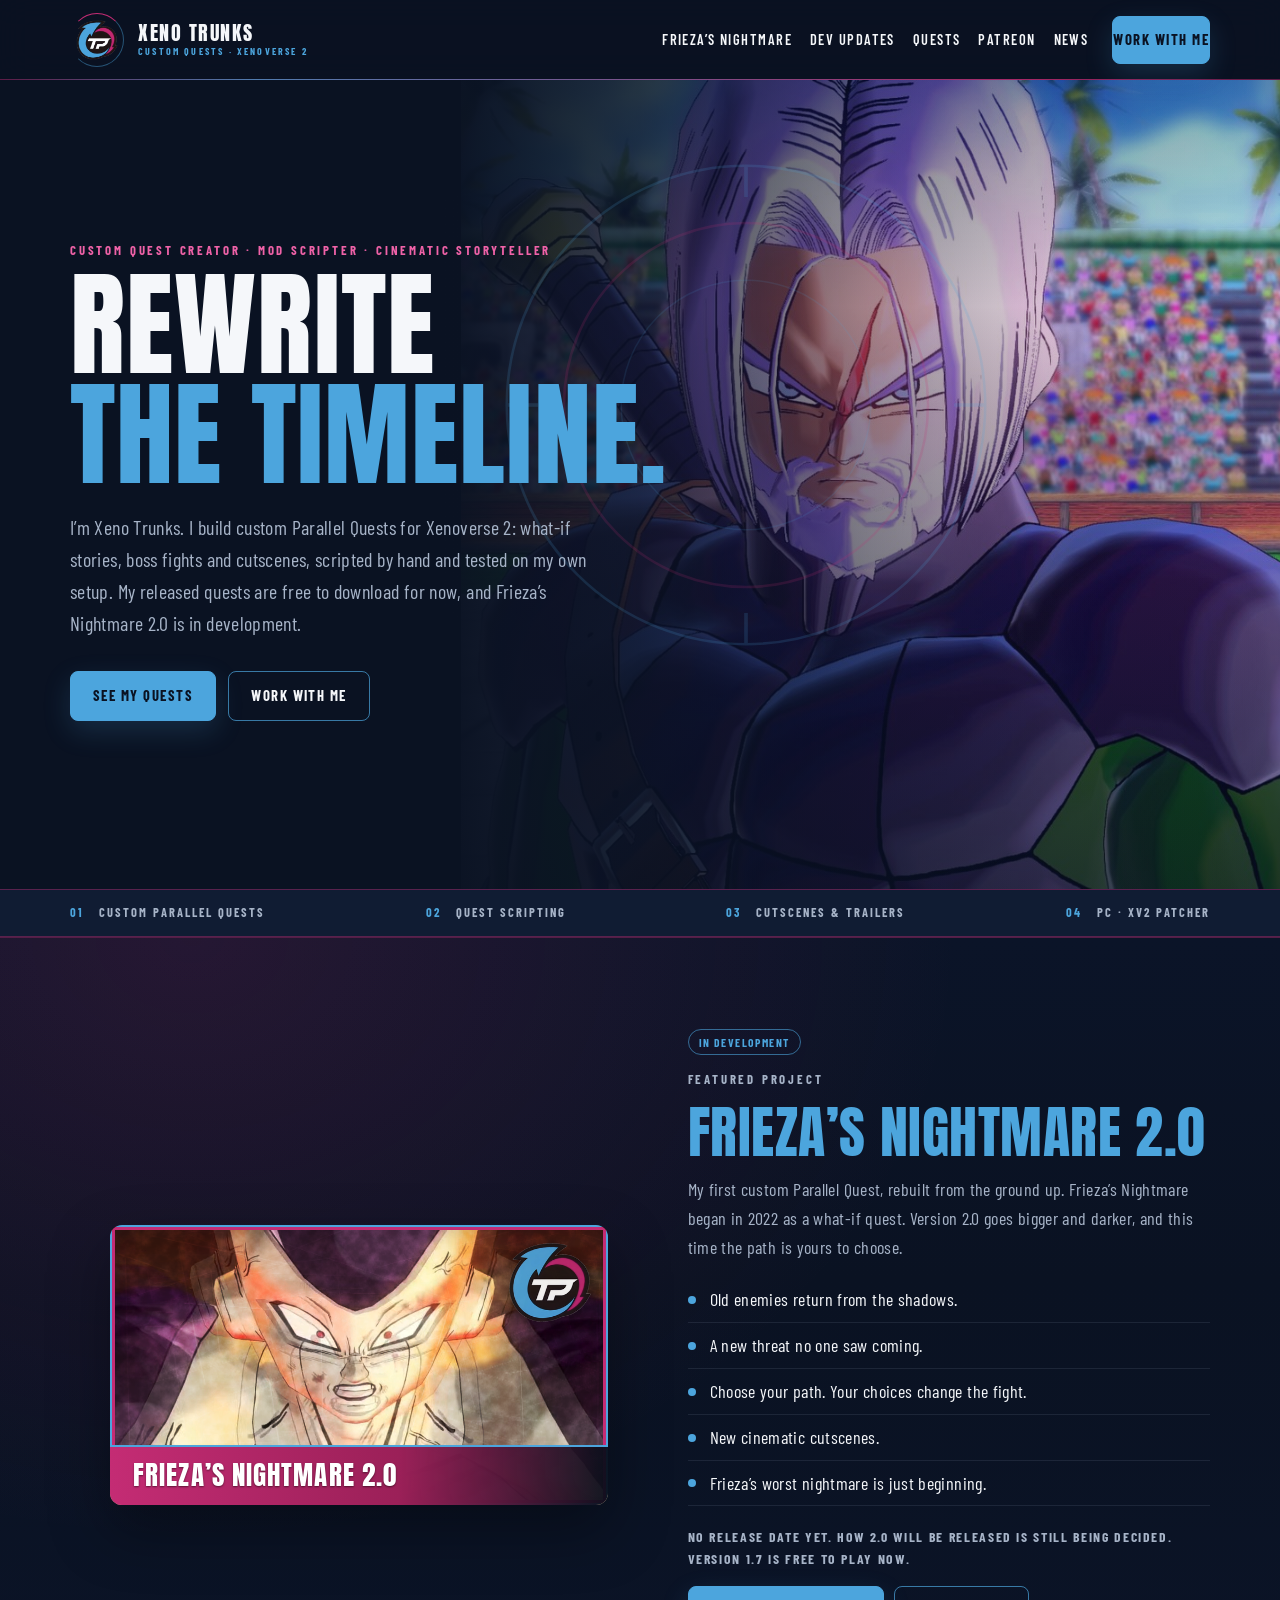
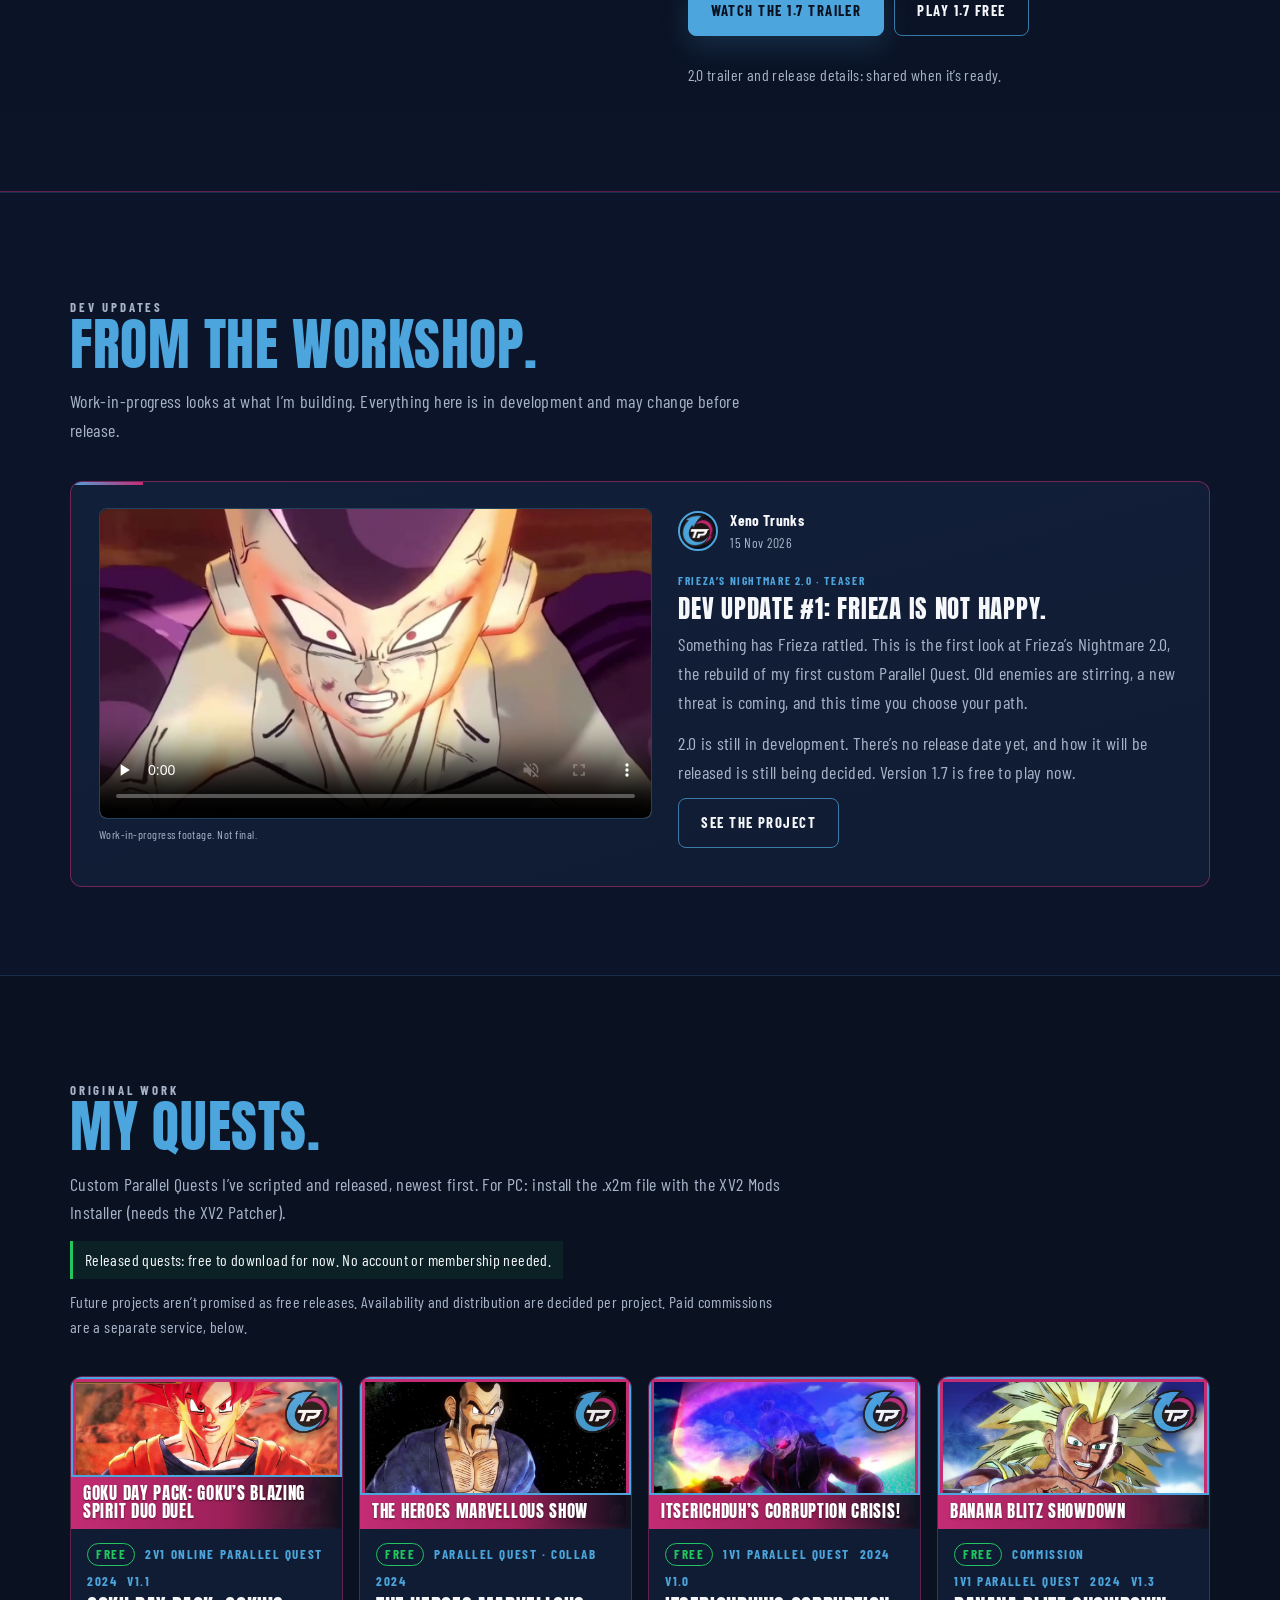
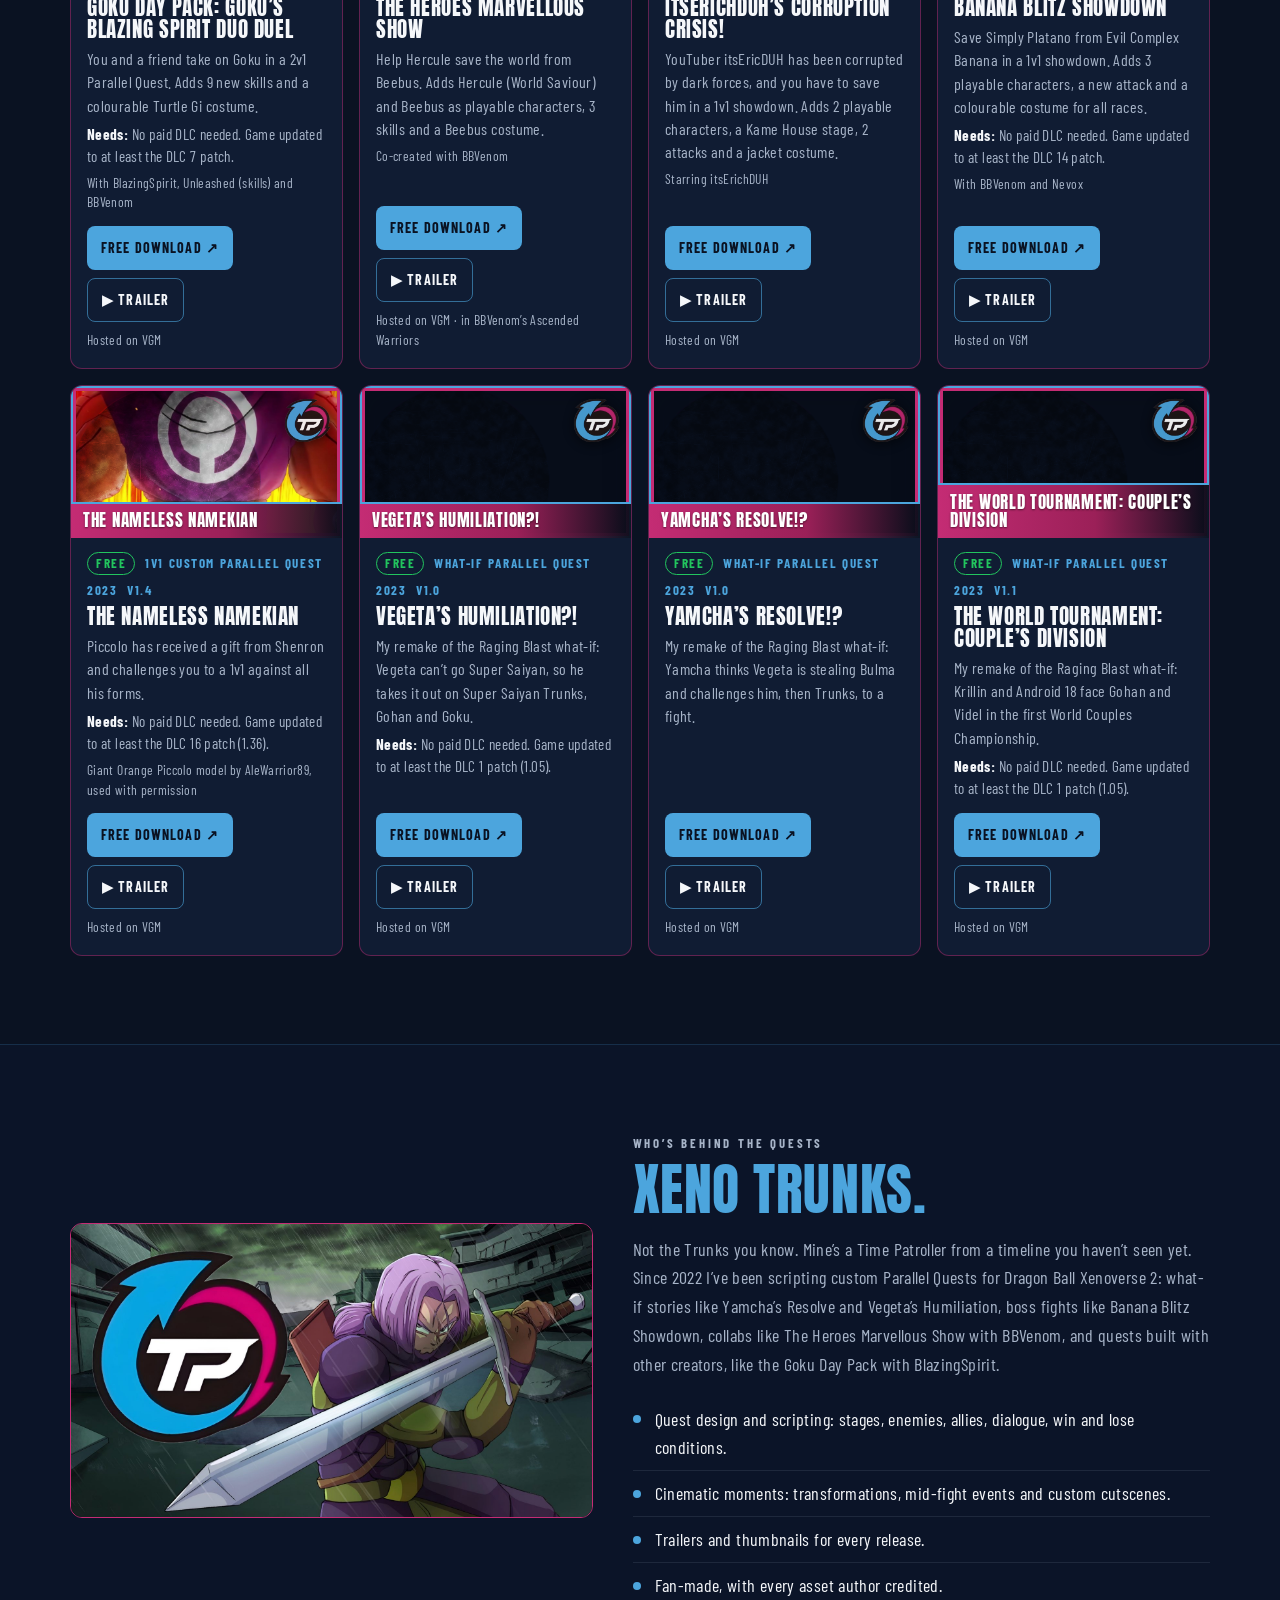
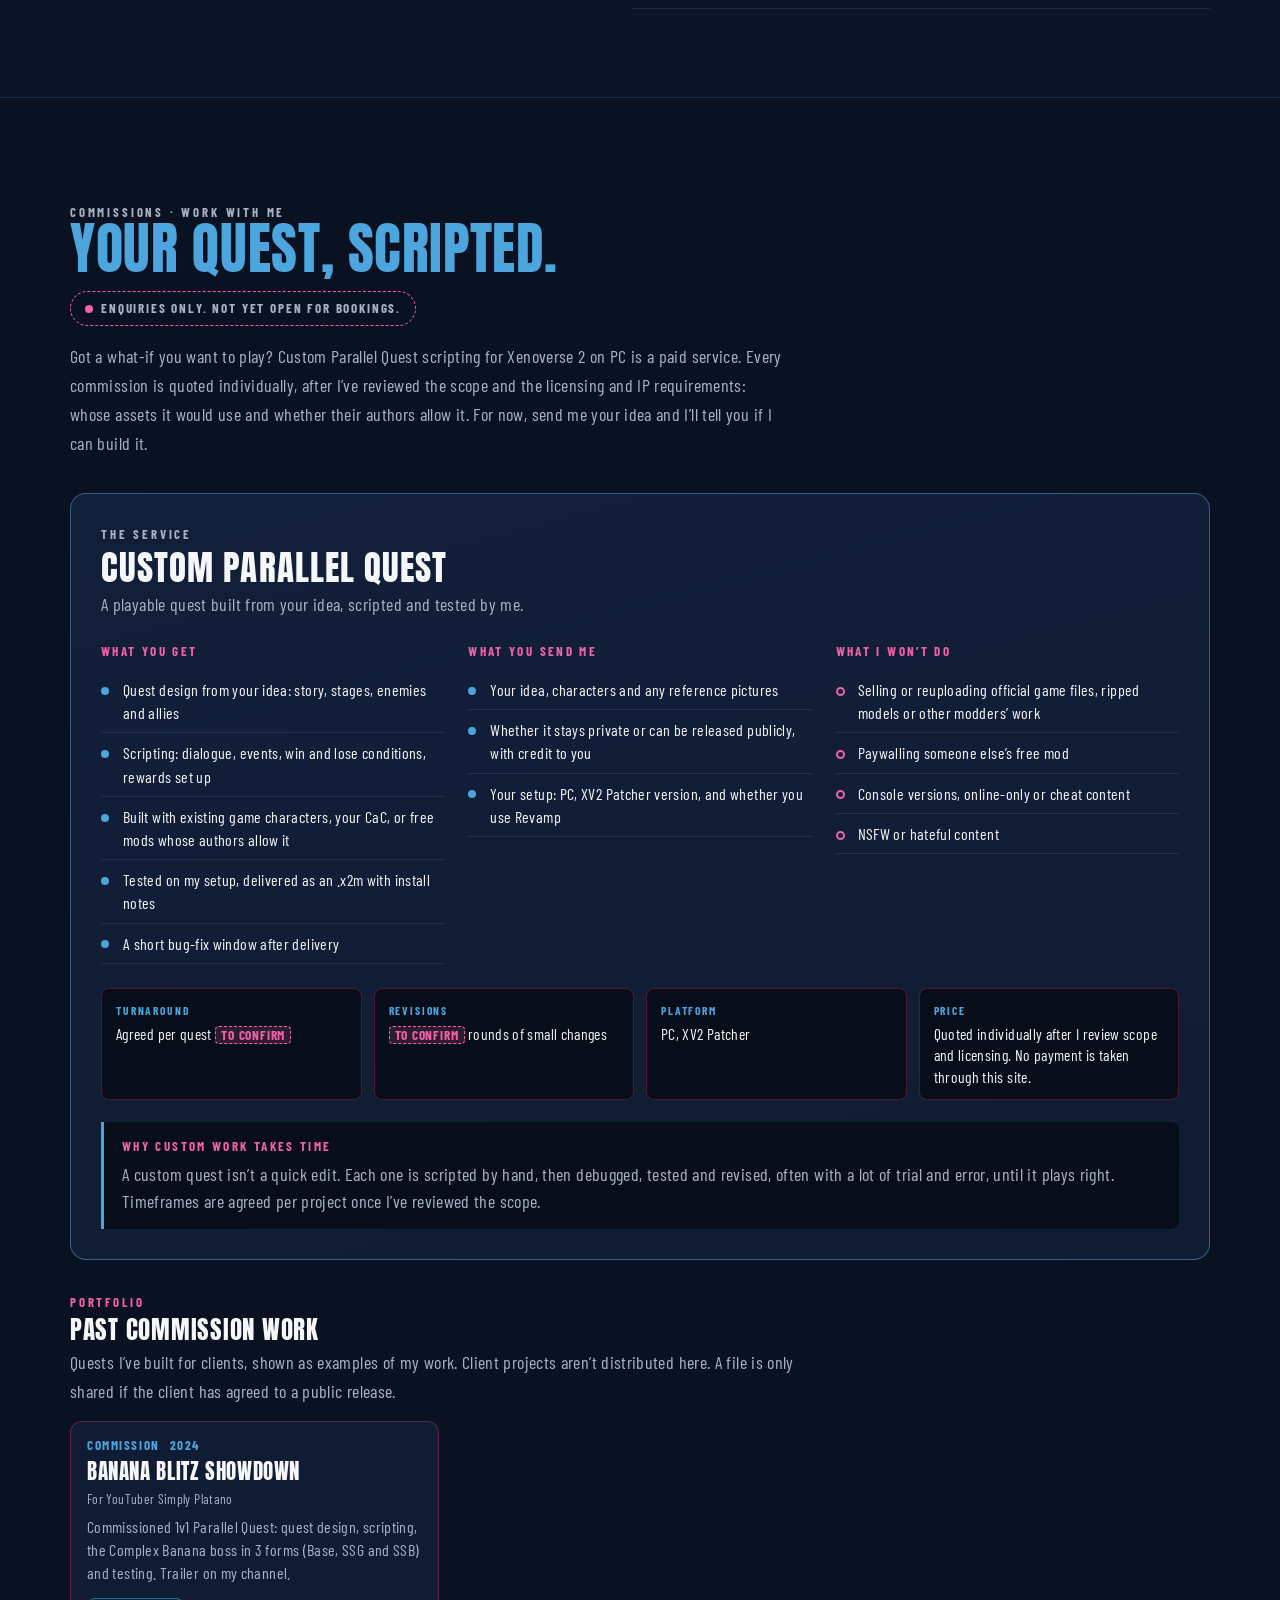
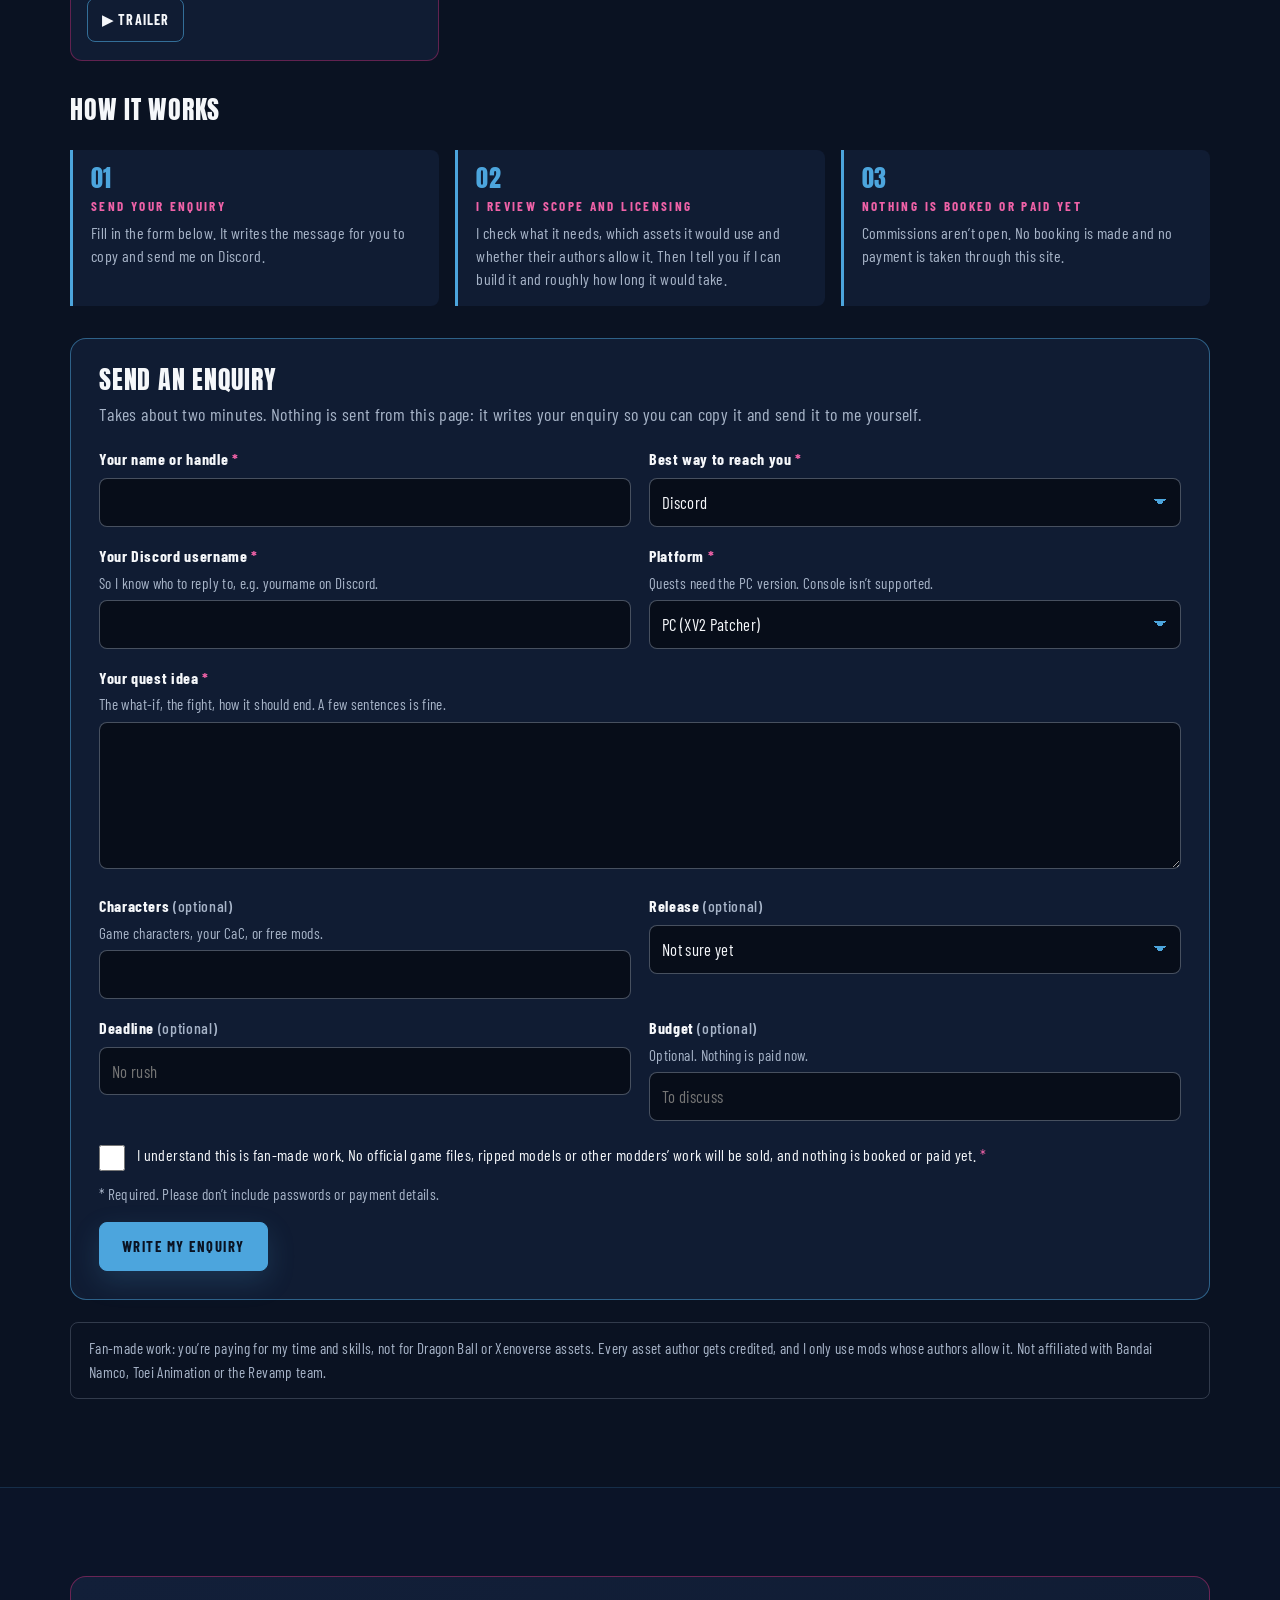
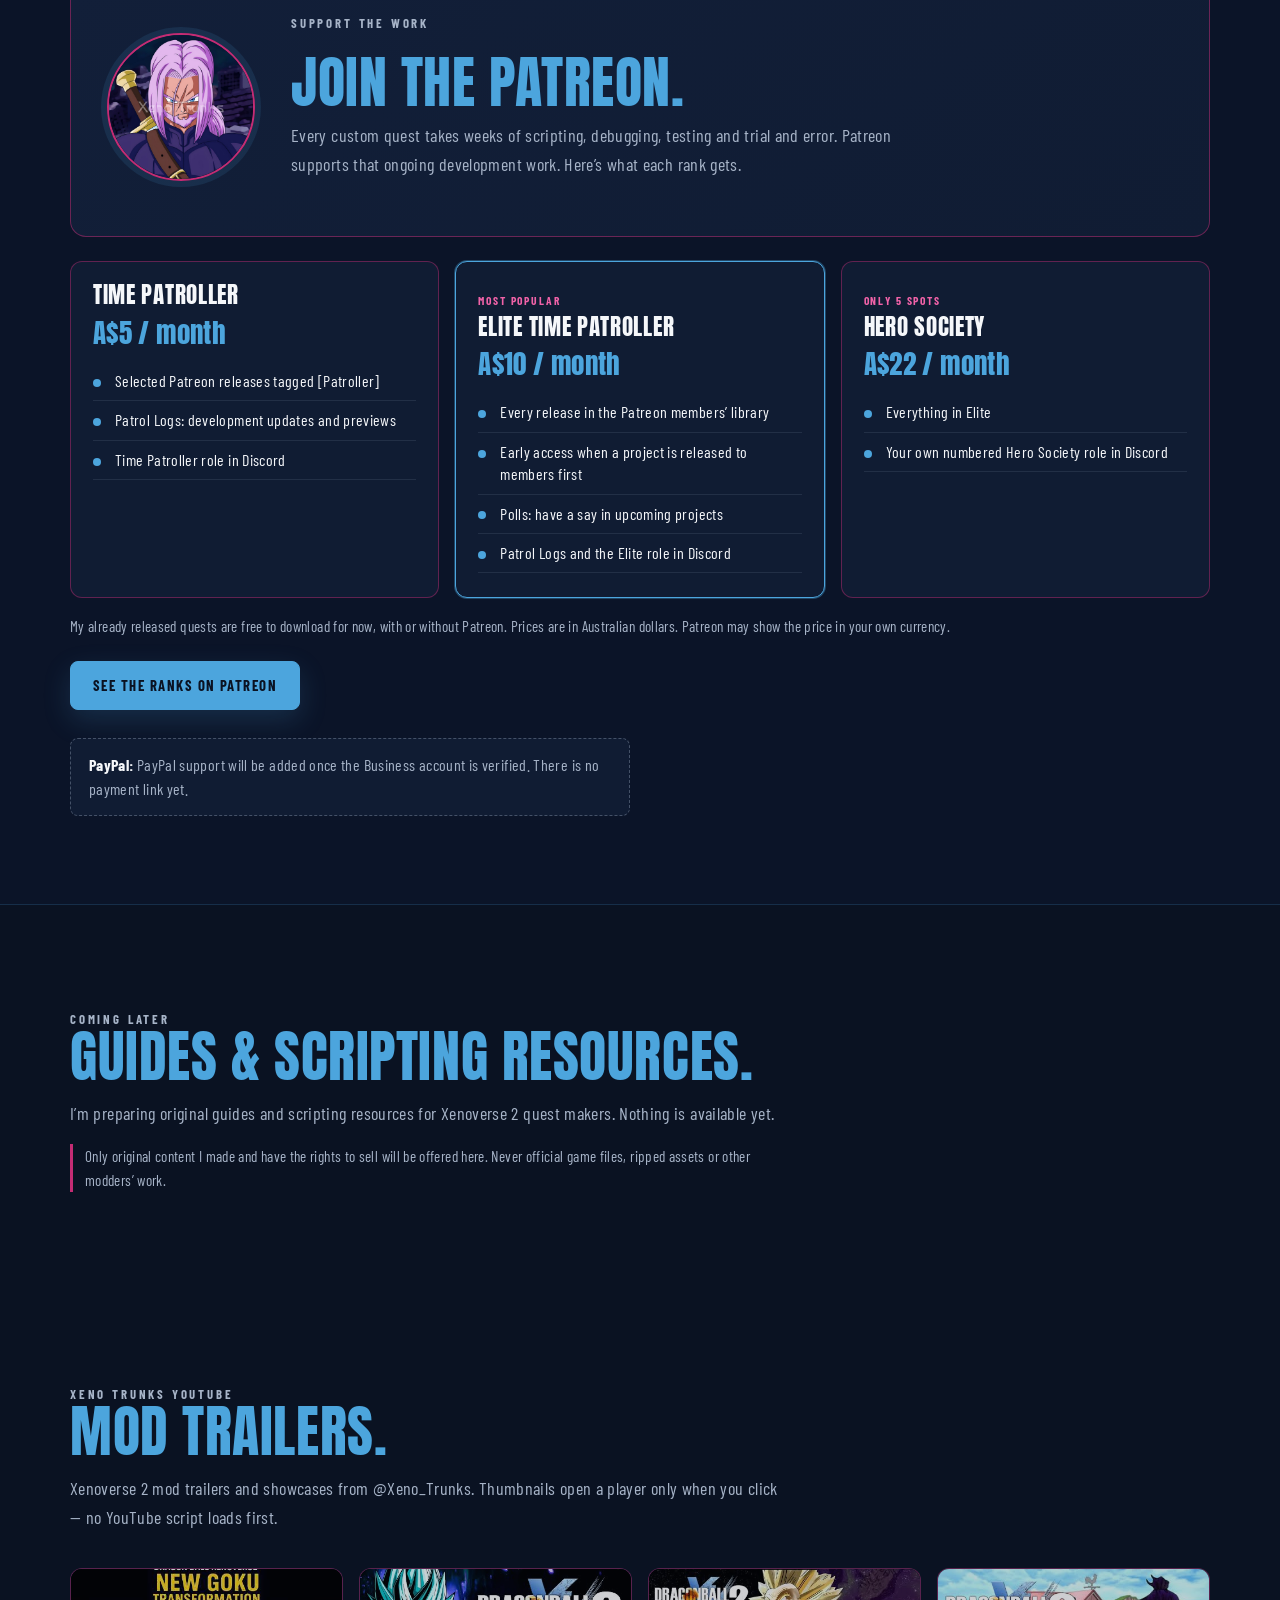
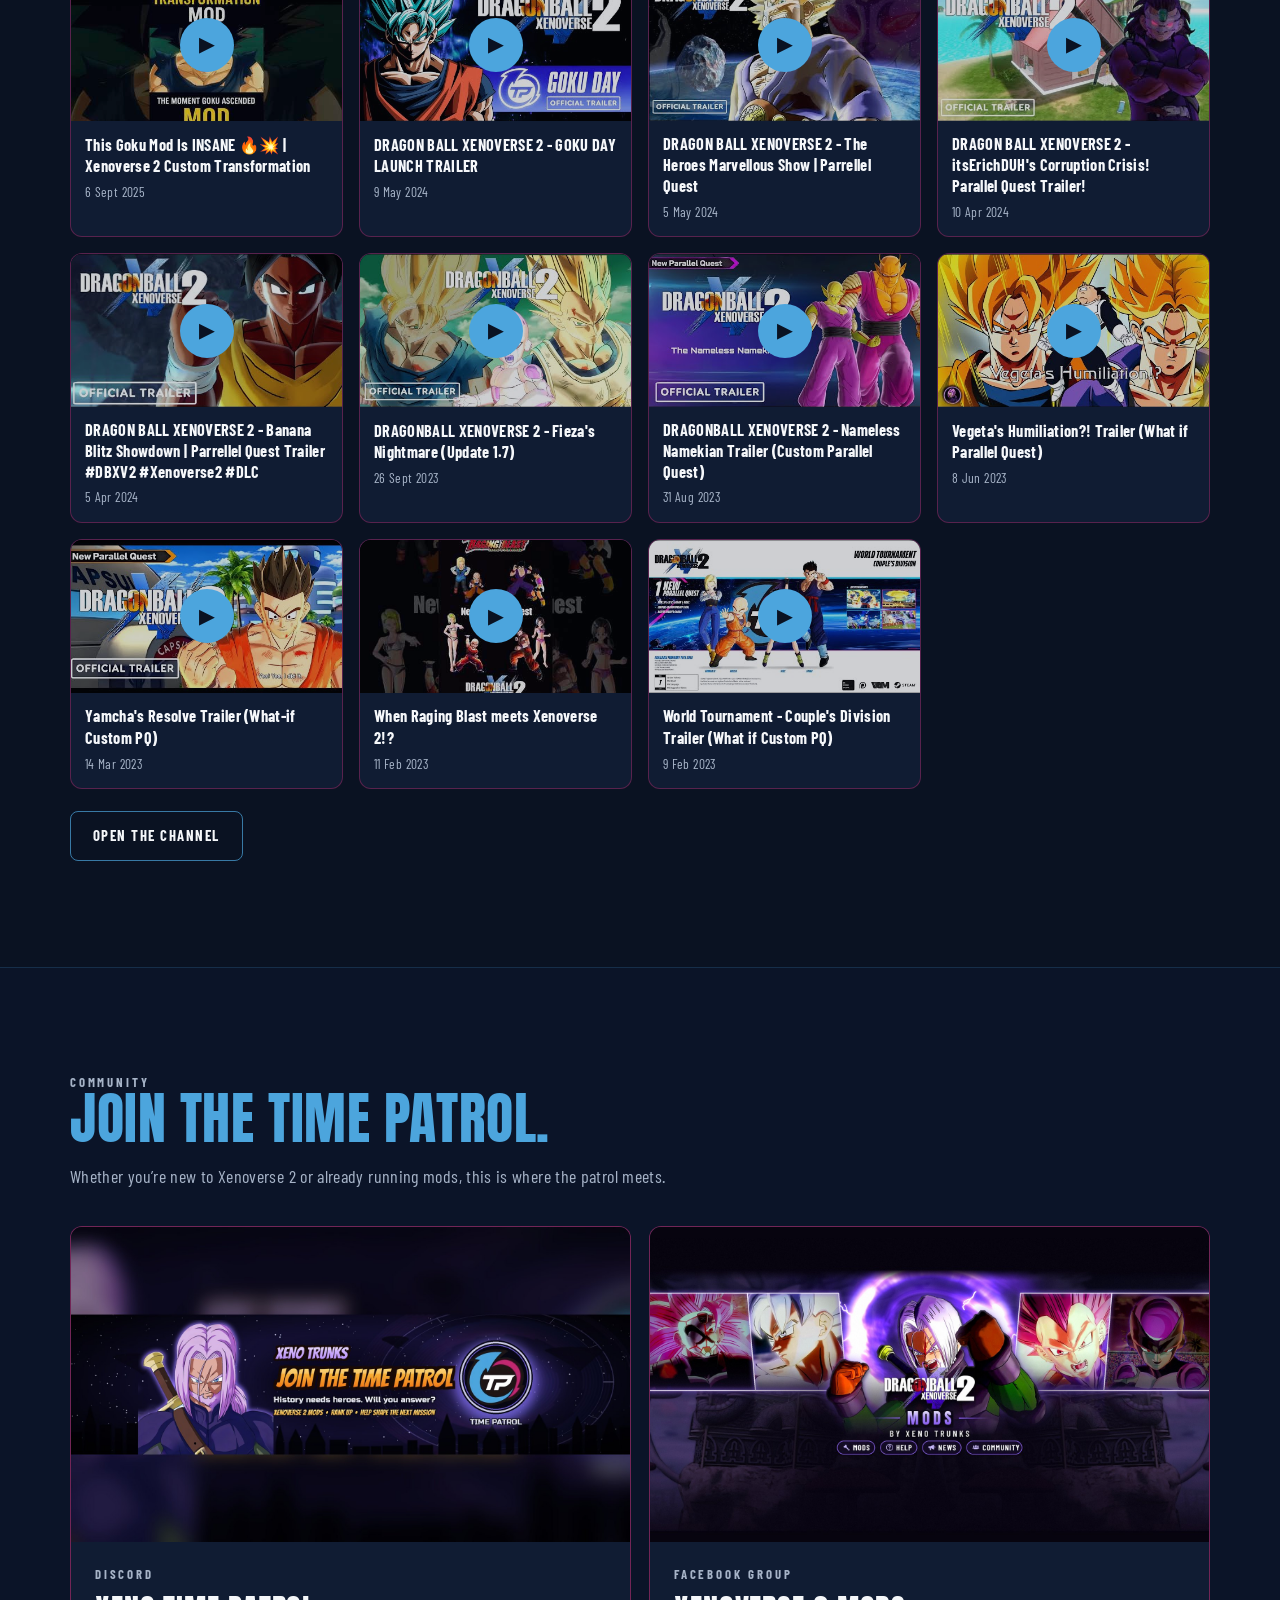
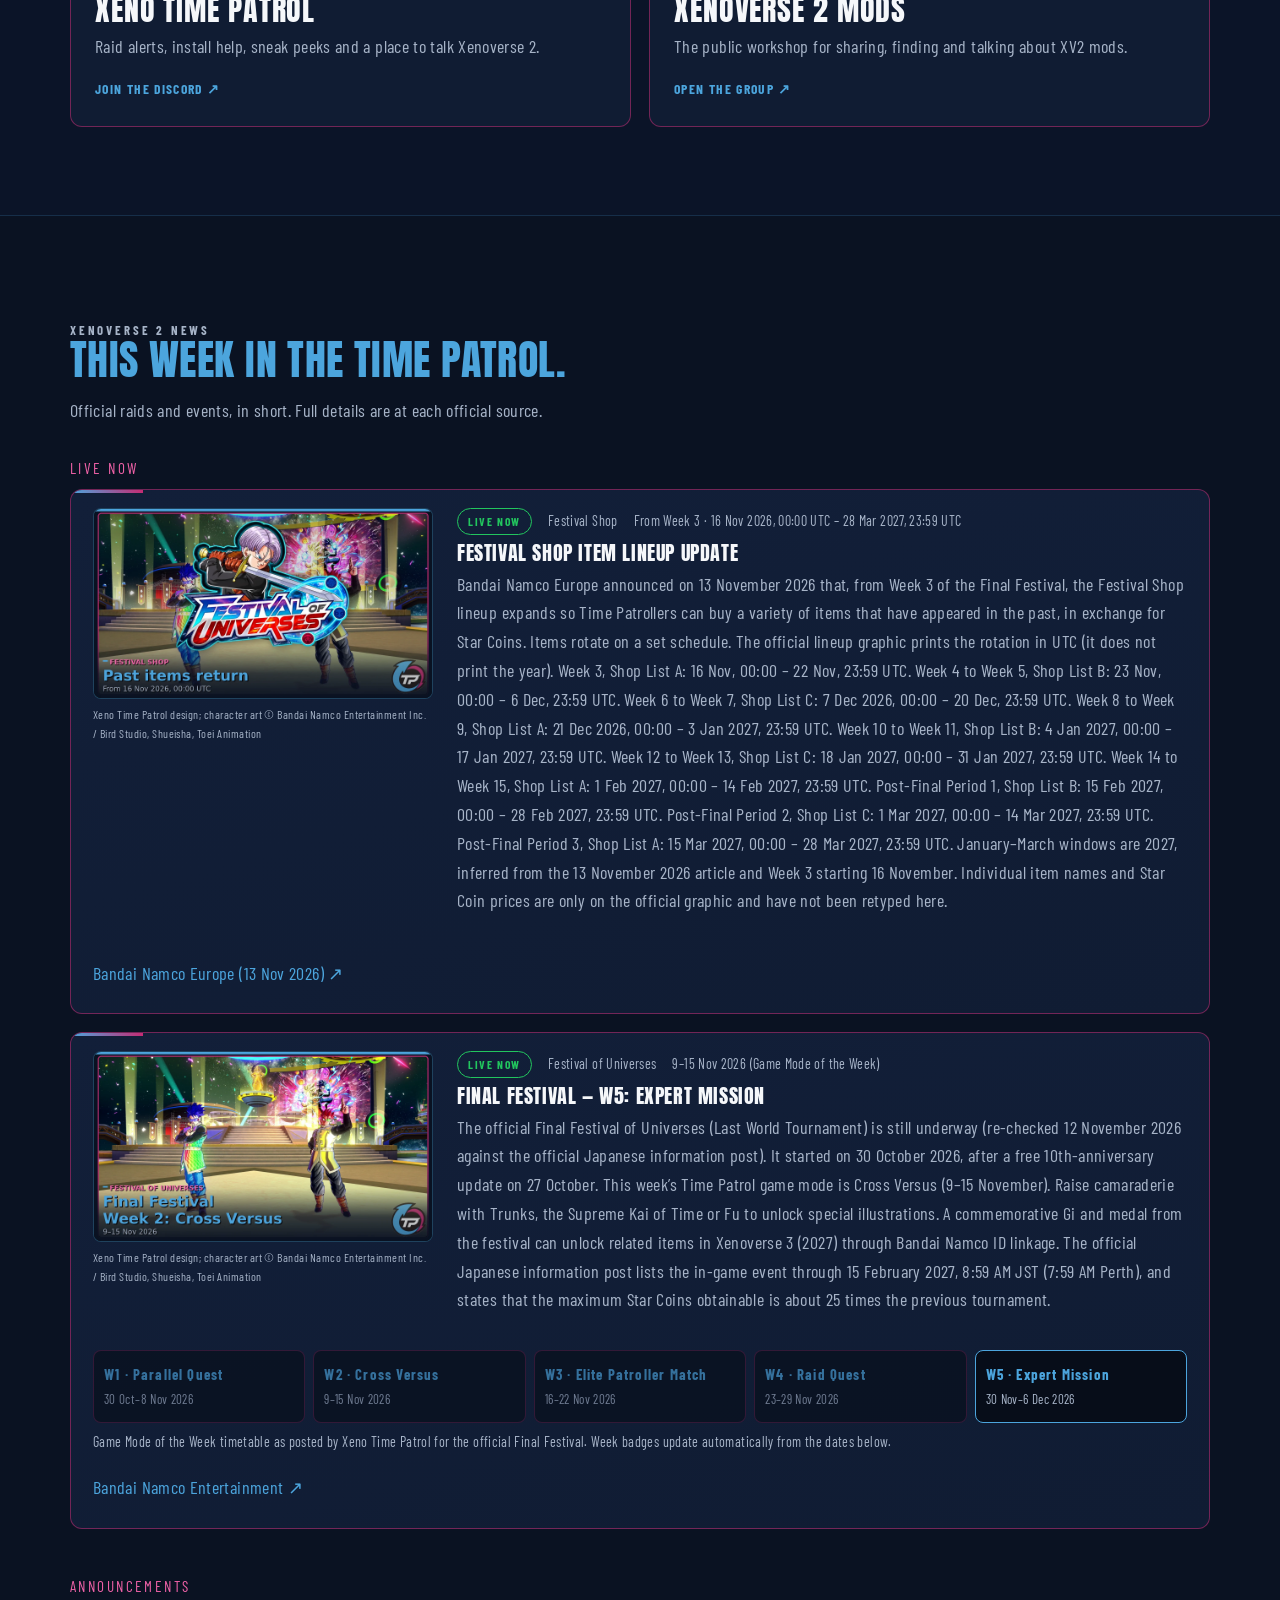
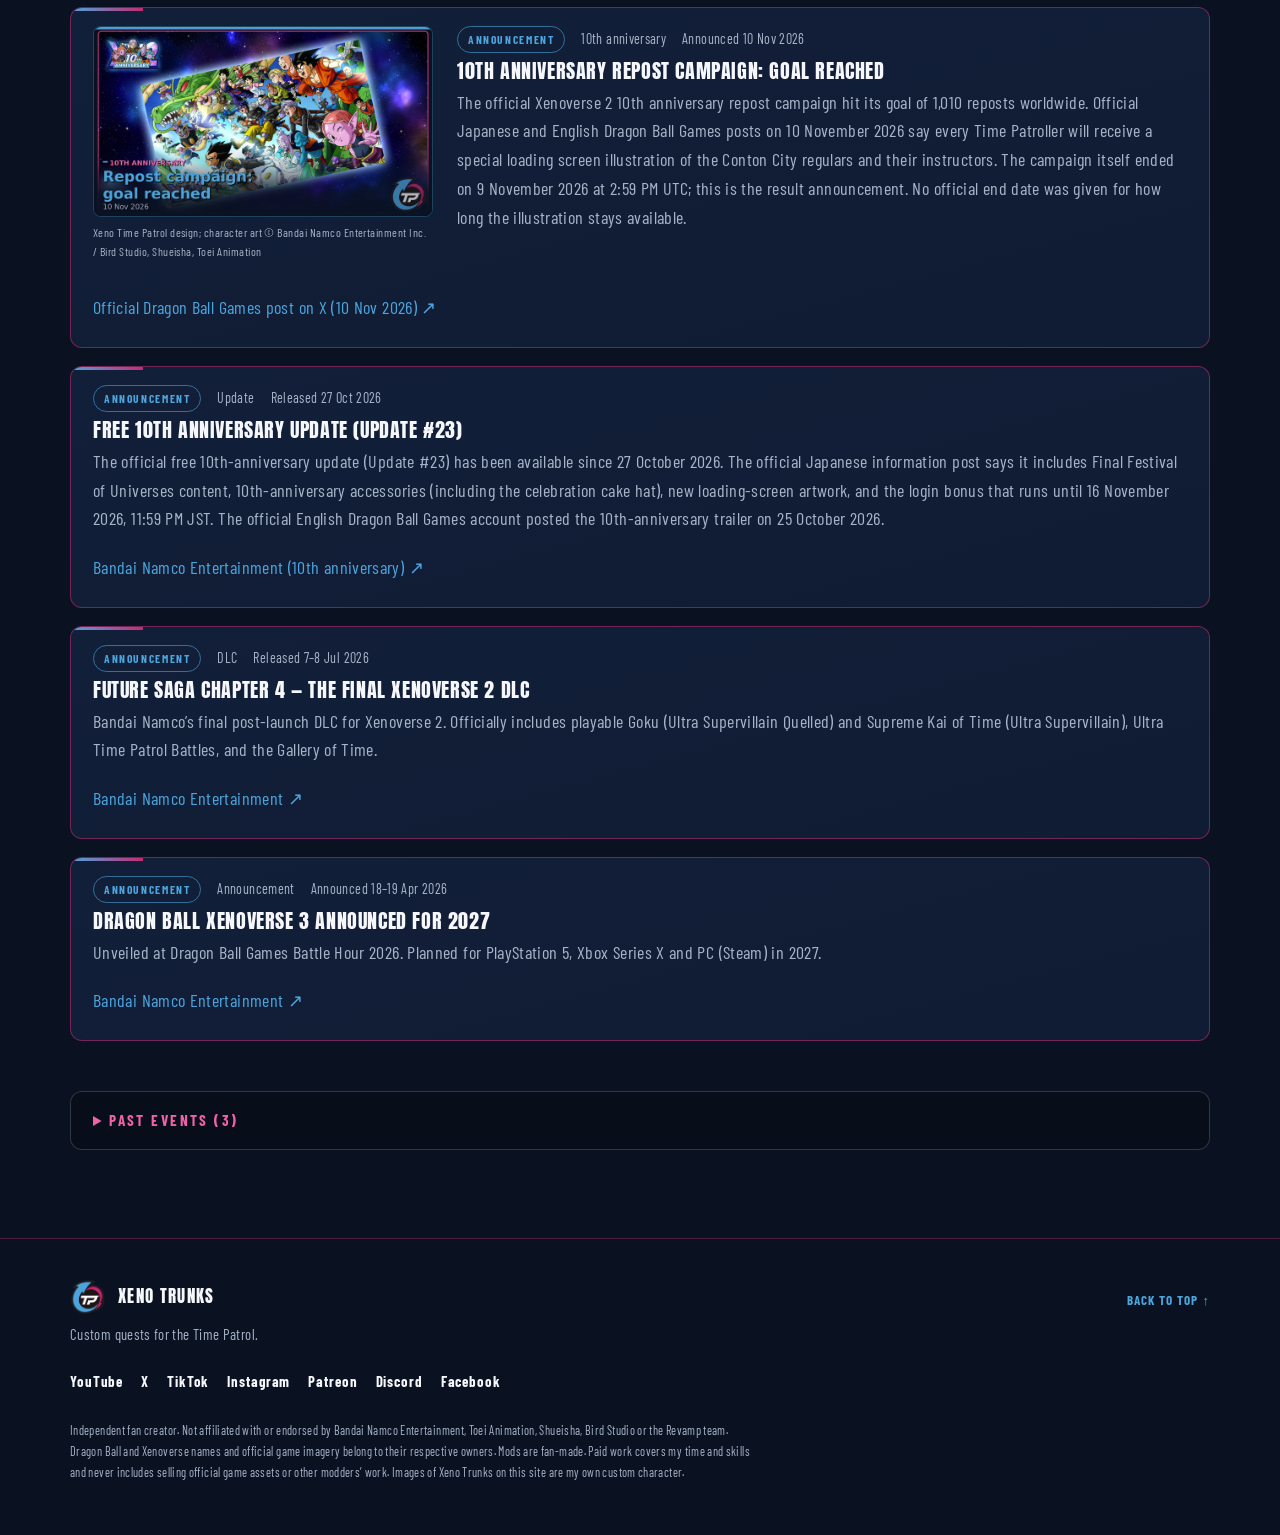
==== commit 11d13dbf: "Preview: FN2 bullets, intro and Dev Update #1 rewritten as spoiler-free teaser copy" ====
--- a/index.html
+++ b/index.html
@@ -570,8 +570,8 @@
             </div>
             <span class="devlog-tag">Frieza’s Nightmare 2.0 · Teaser</span>
             <h3>Dev Update #1: Frieza is not happy.</h3>
-            <p>A first short look at Frieza’s Nightmare 2.0. This rebuild of my first custom Parallel Quest is in development, with new villain encounters, branching Super Saiyan paths and custom cutscenes on the way.</p>
-            <p>There’s no release date yet, and how 2.0 will be released is still being decided. Version 1.7 is free to play now.</p>
+            <p>Something has Frieza rattled. This is the first look at Frieza’s Nightmare 2.0, the rebuild of my first custom Parallel Quest. Old enemies are stirring, a new threat is coming, and this time you choose your path.</p>
+            <p>2.0 is still in development. There’s no release date yet, and how it will be released is still being decided. Version 1.7 is free to play now.</p>
             <p><a class="btn outline" href="#nightmare">See the project</a></p>
           </div>
         </article>
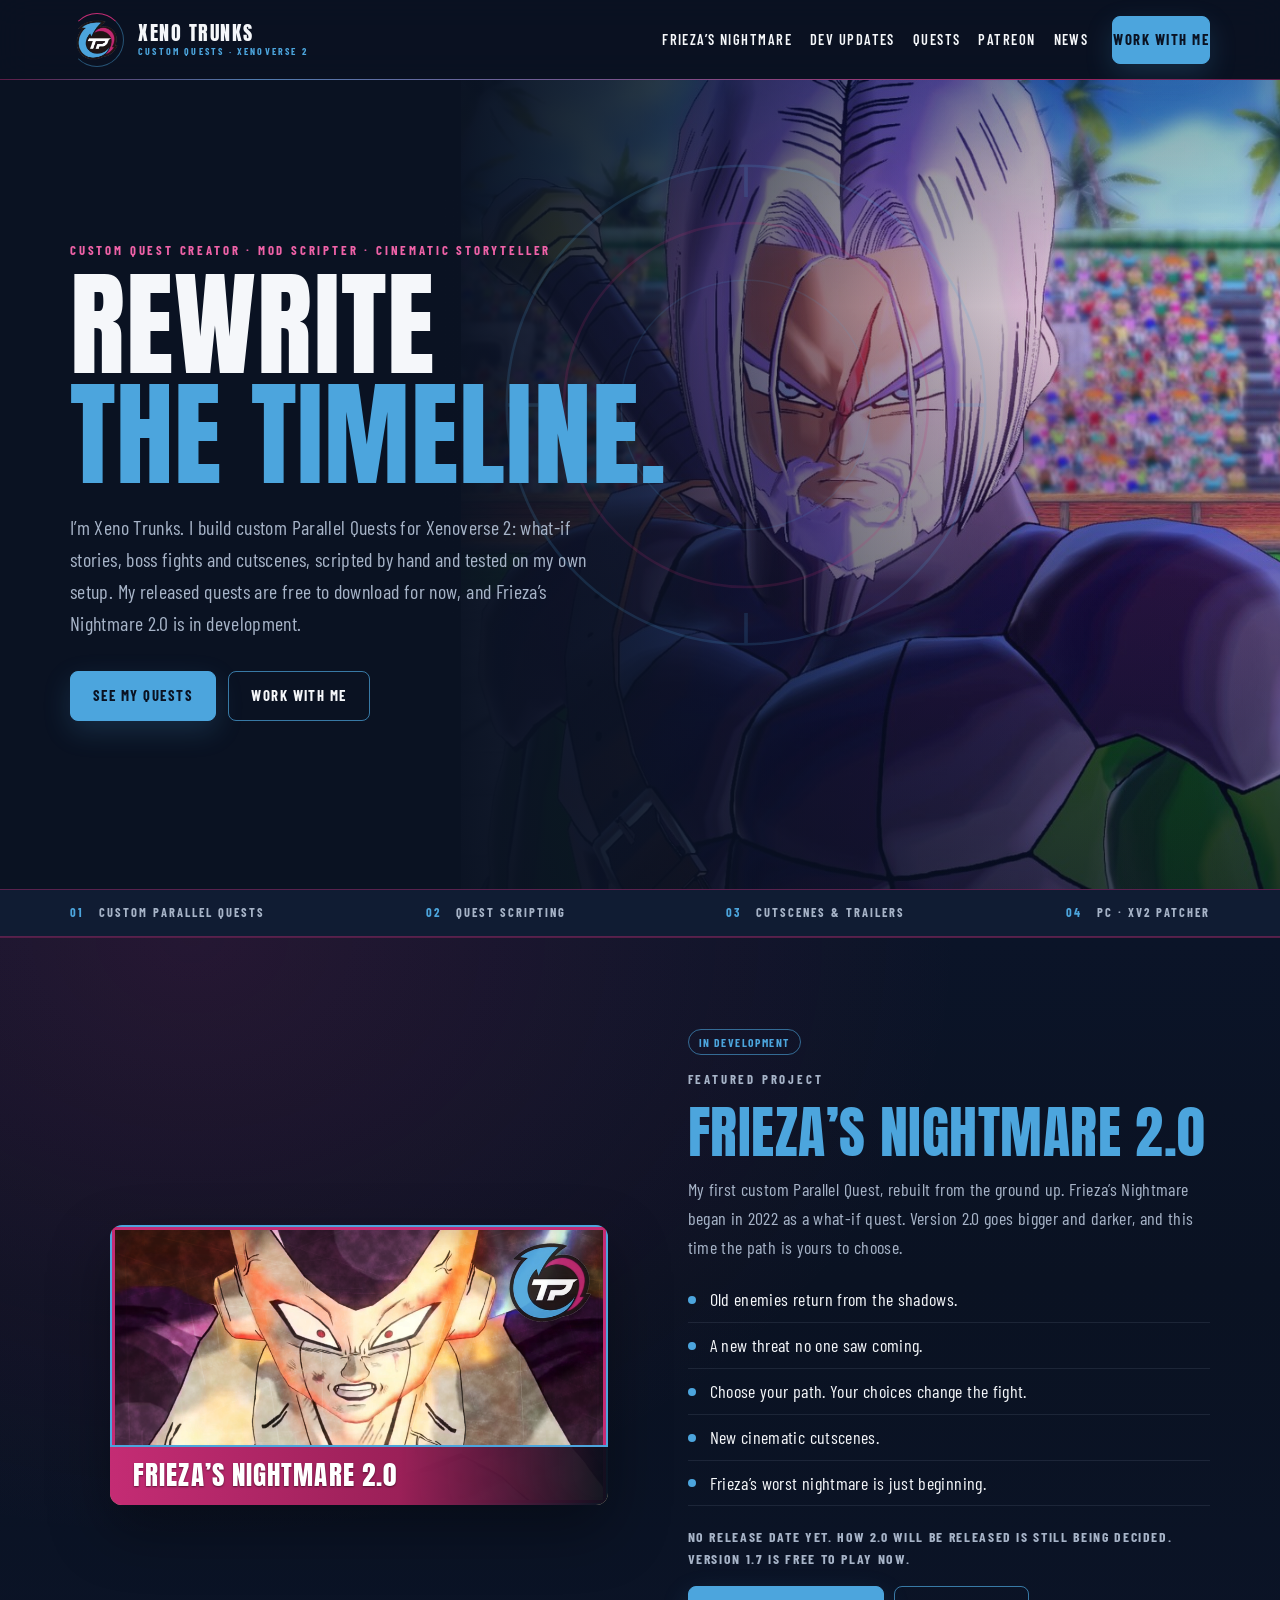
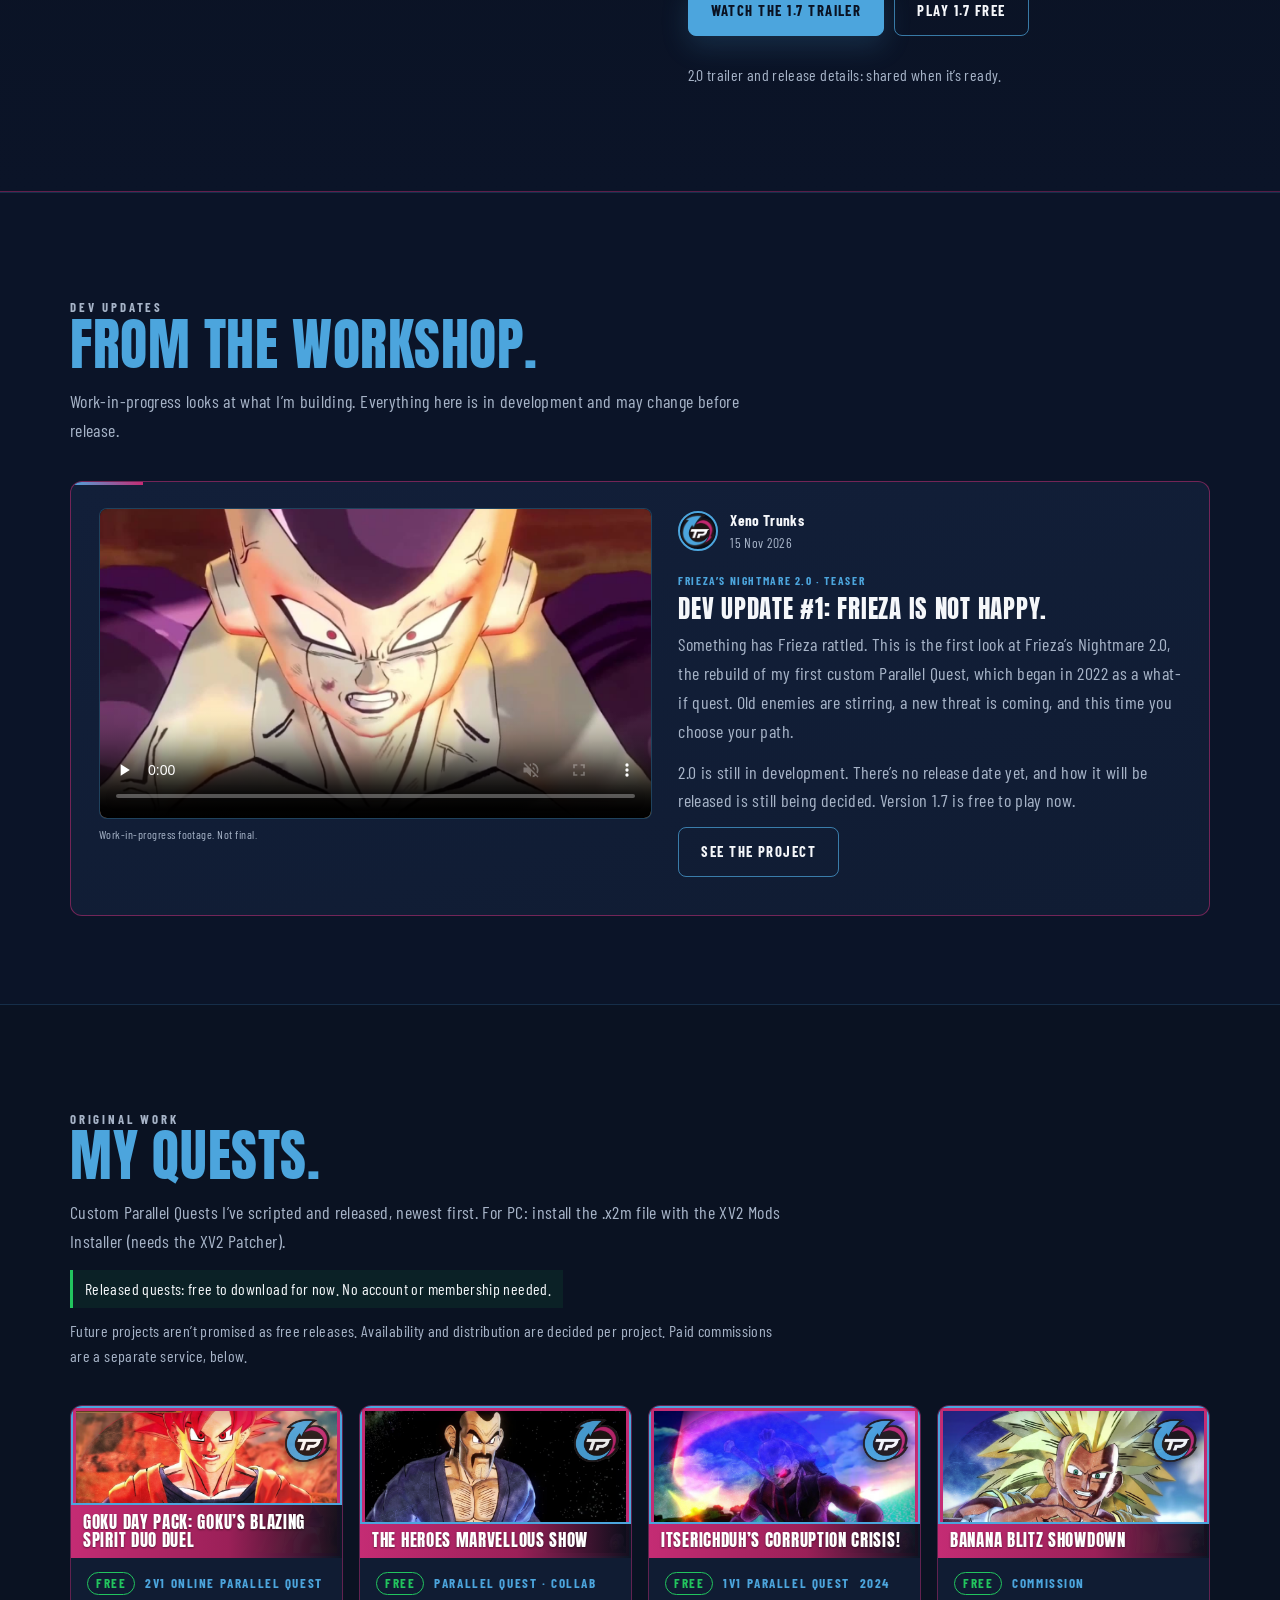
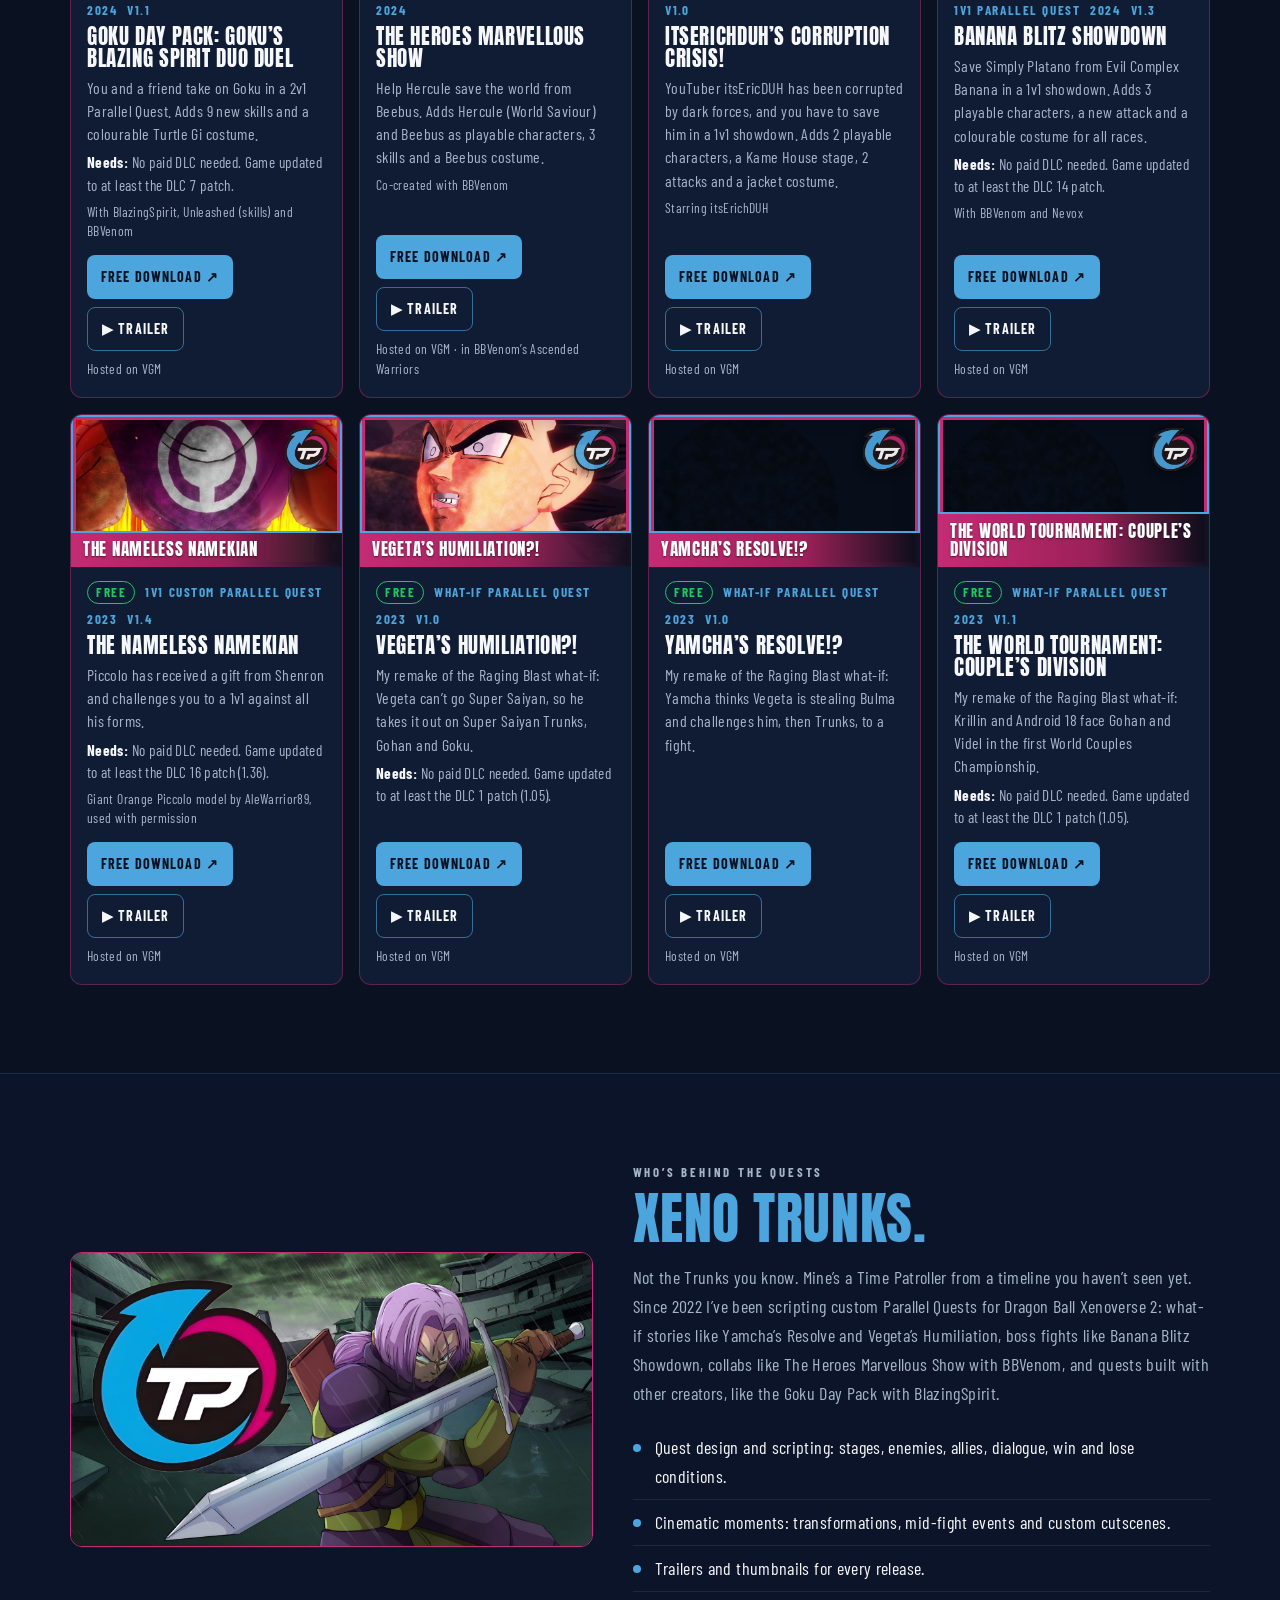
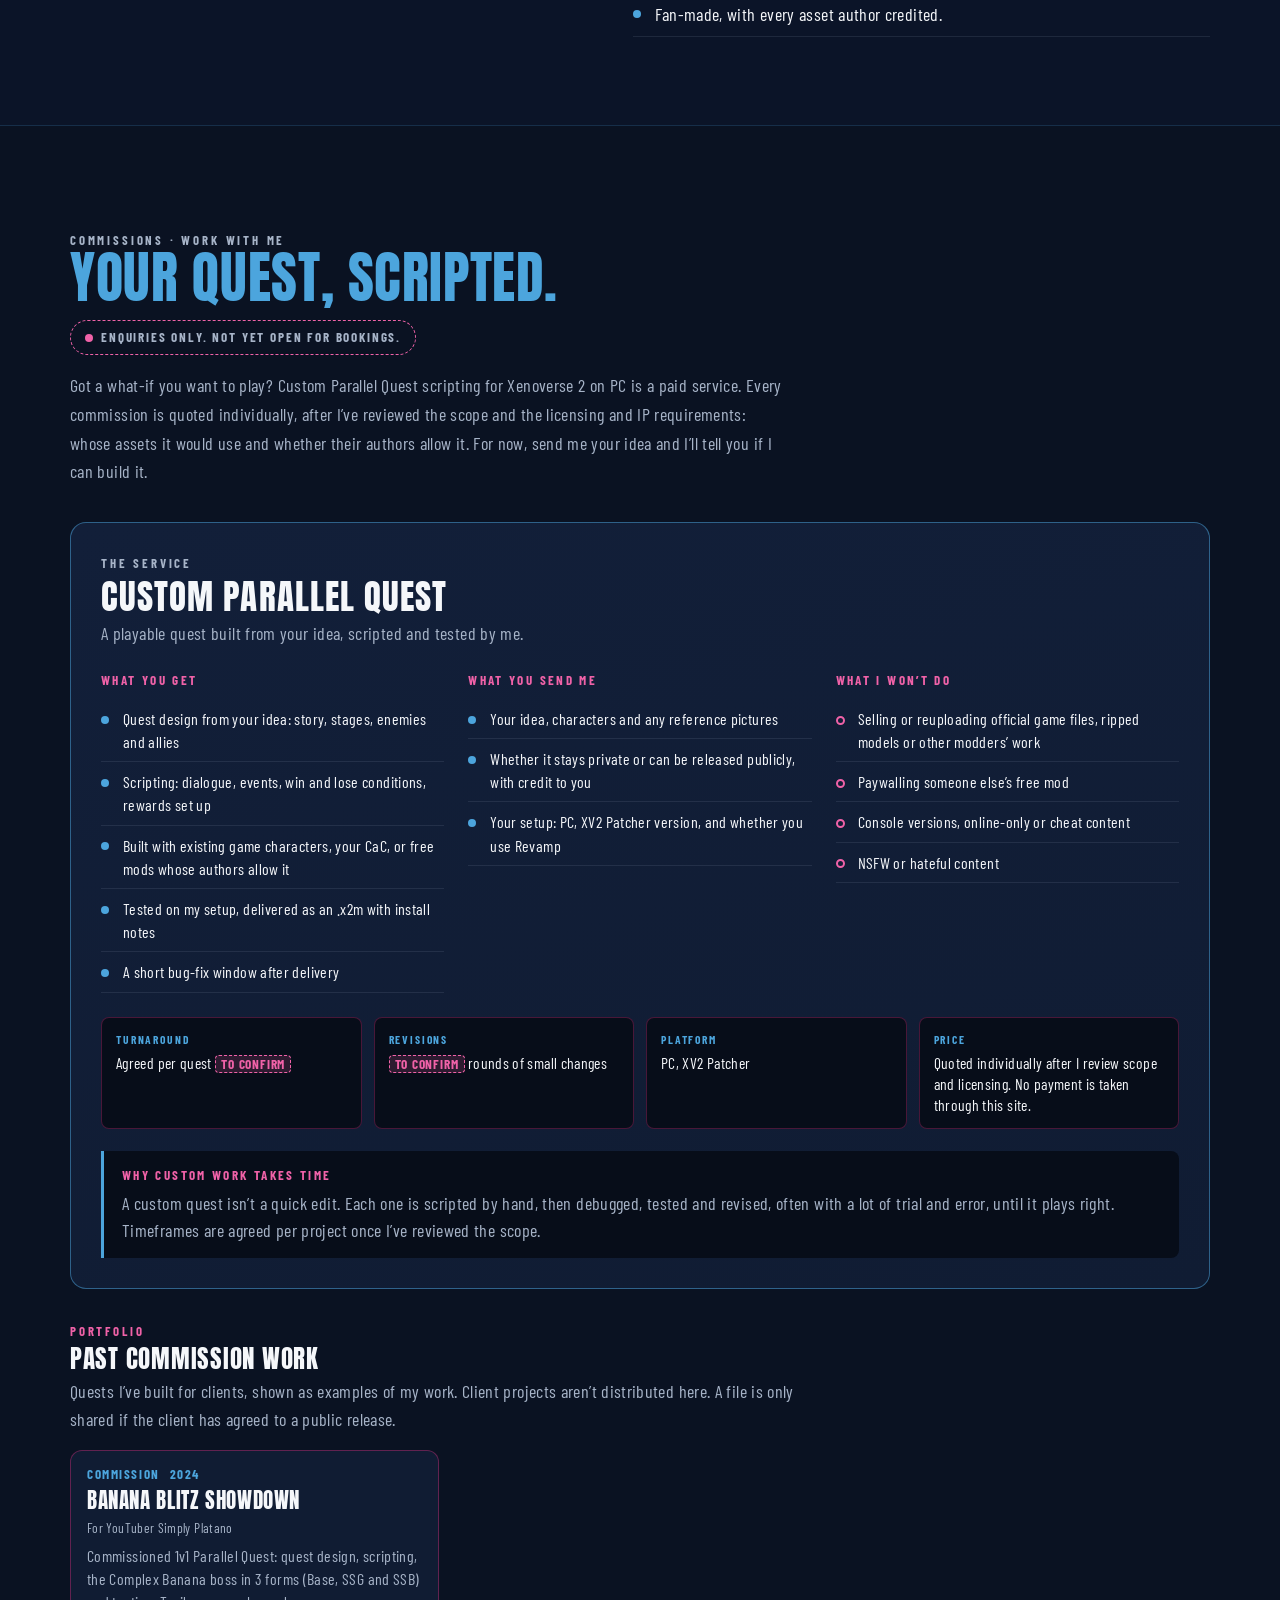
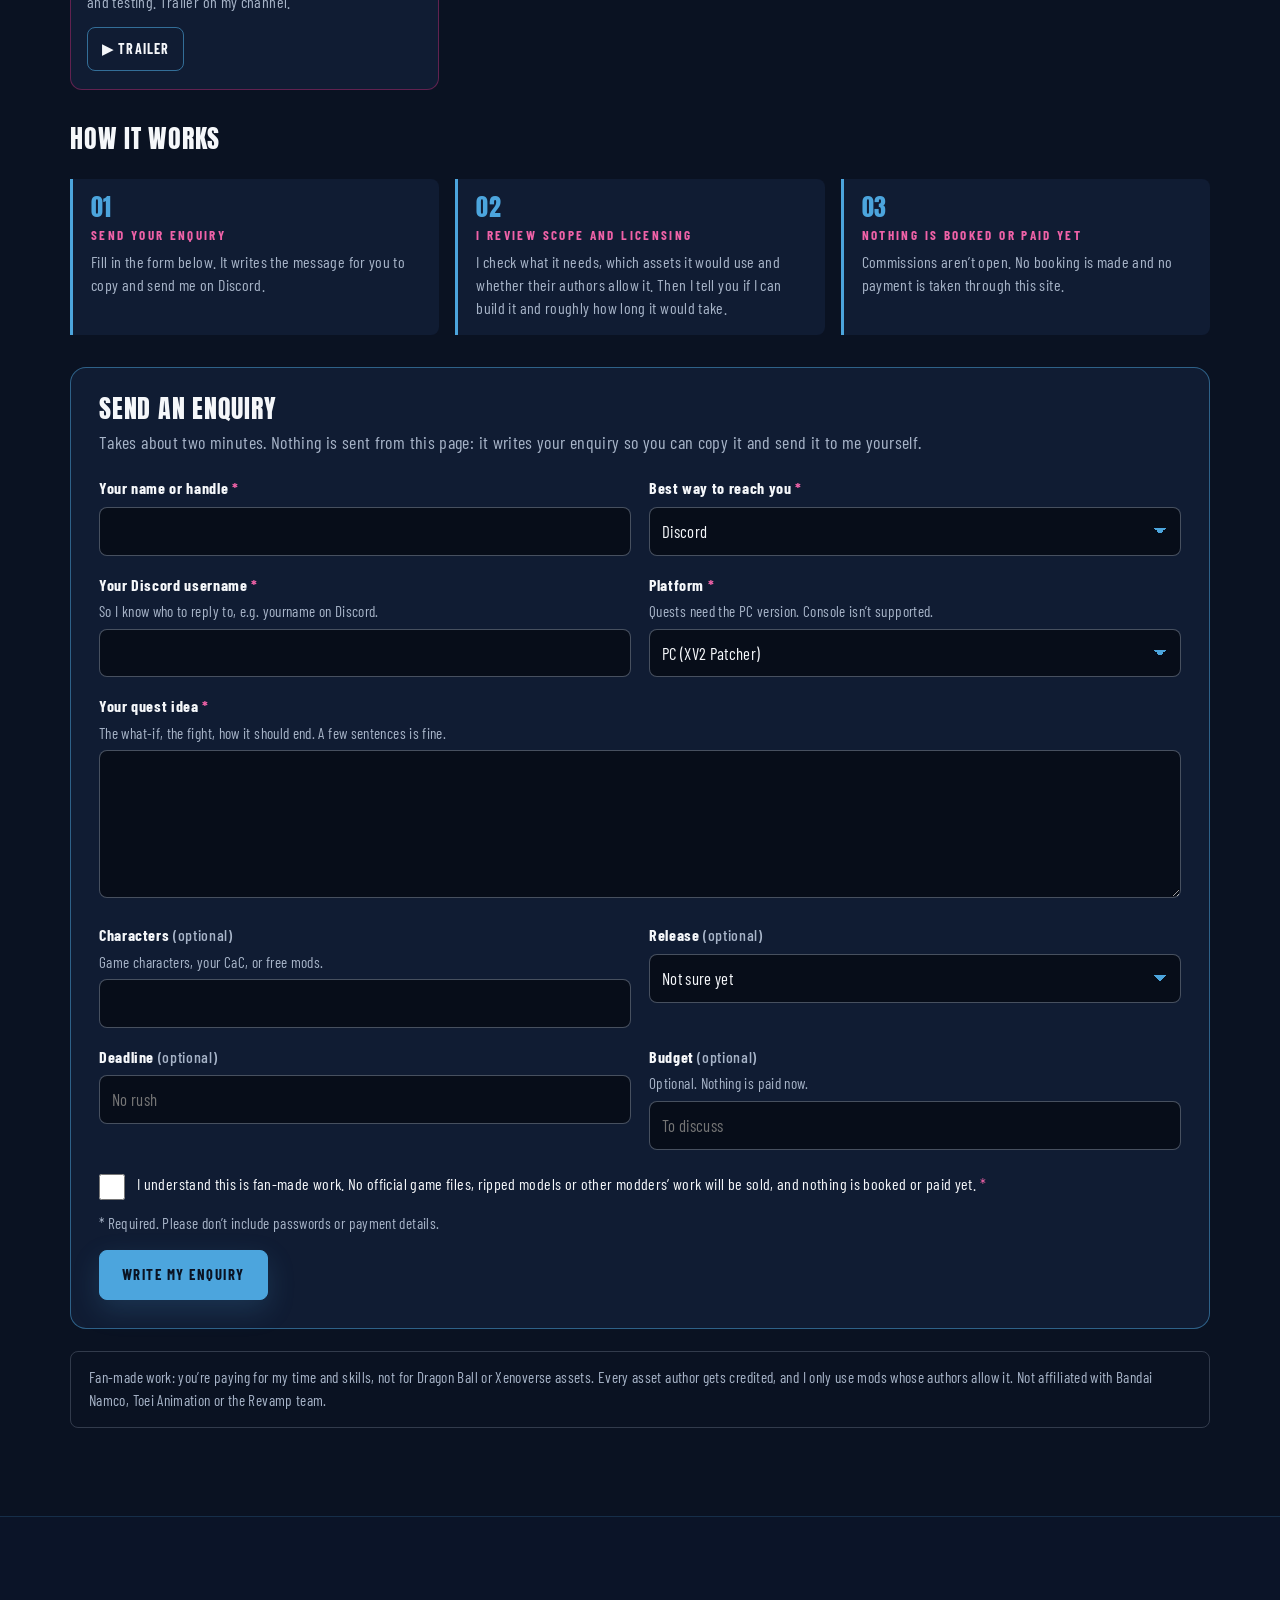
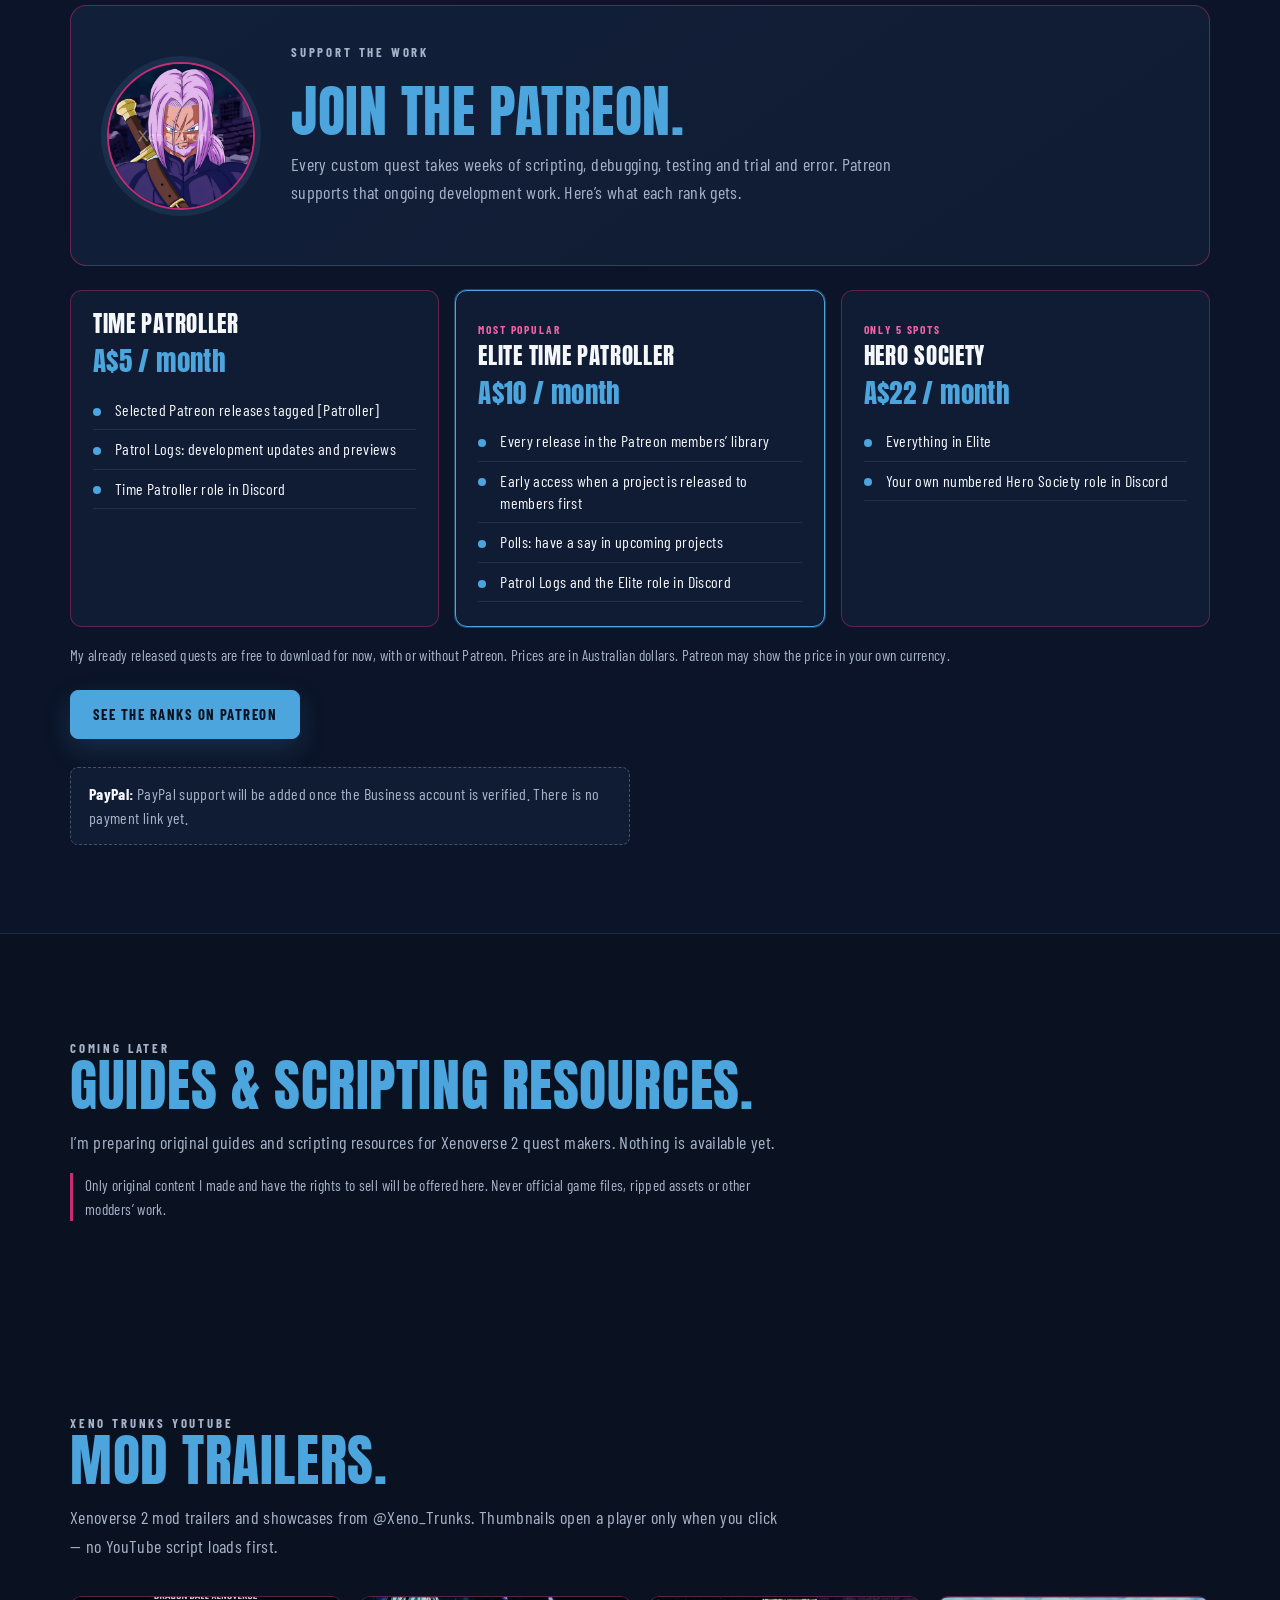
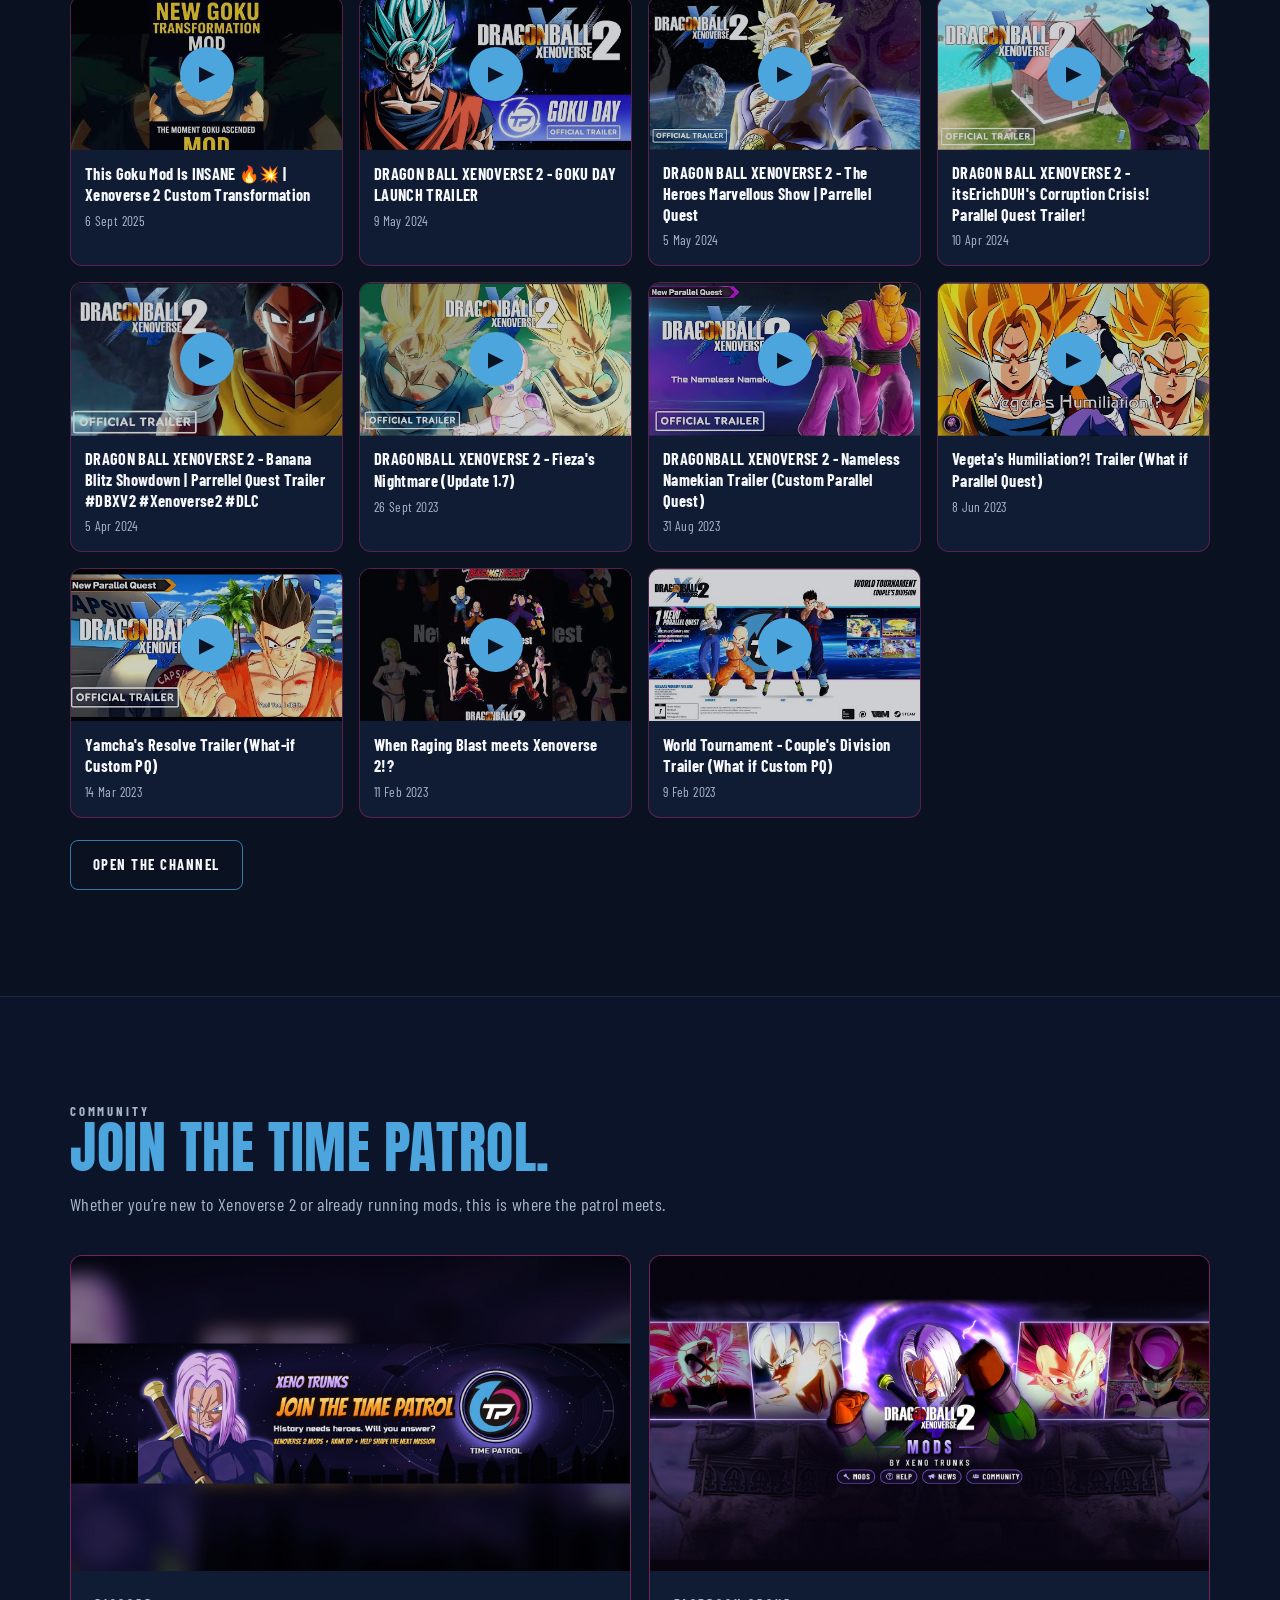
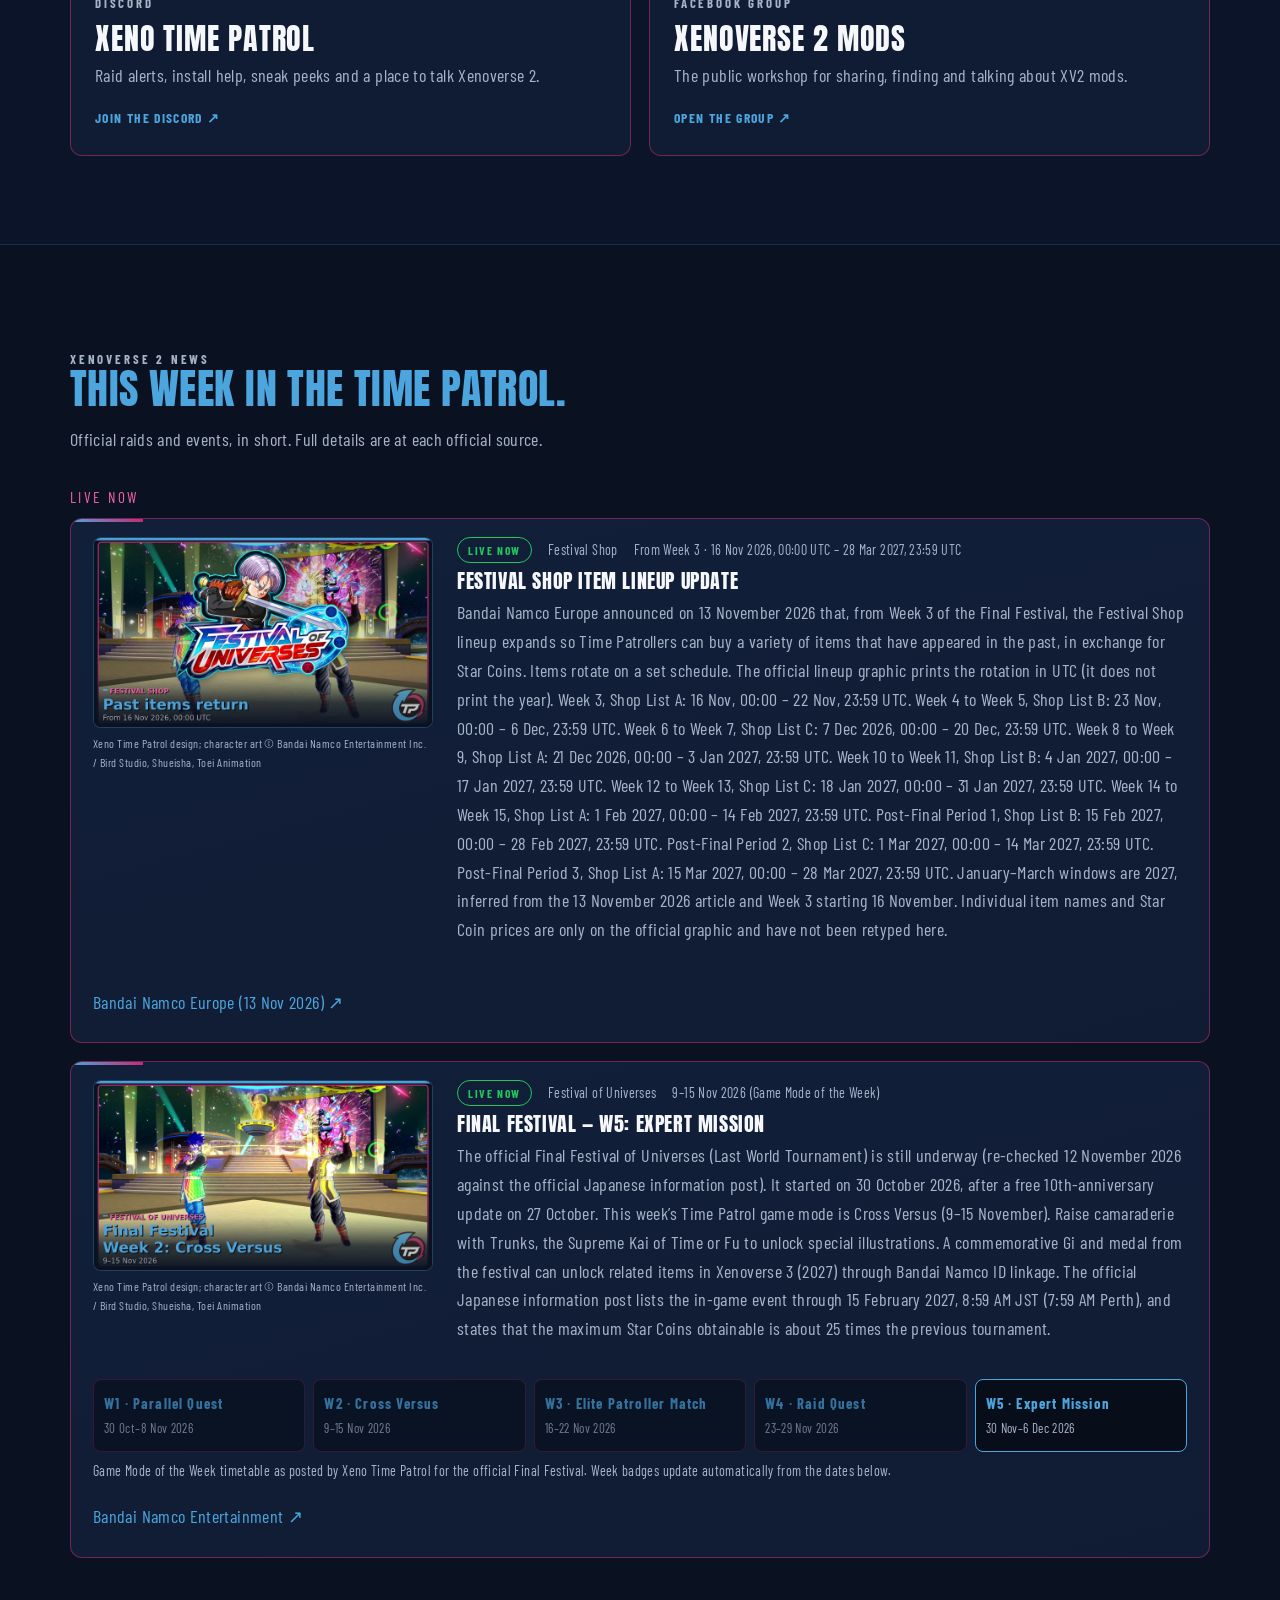
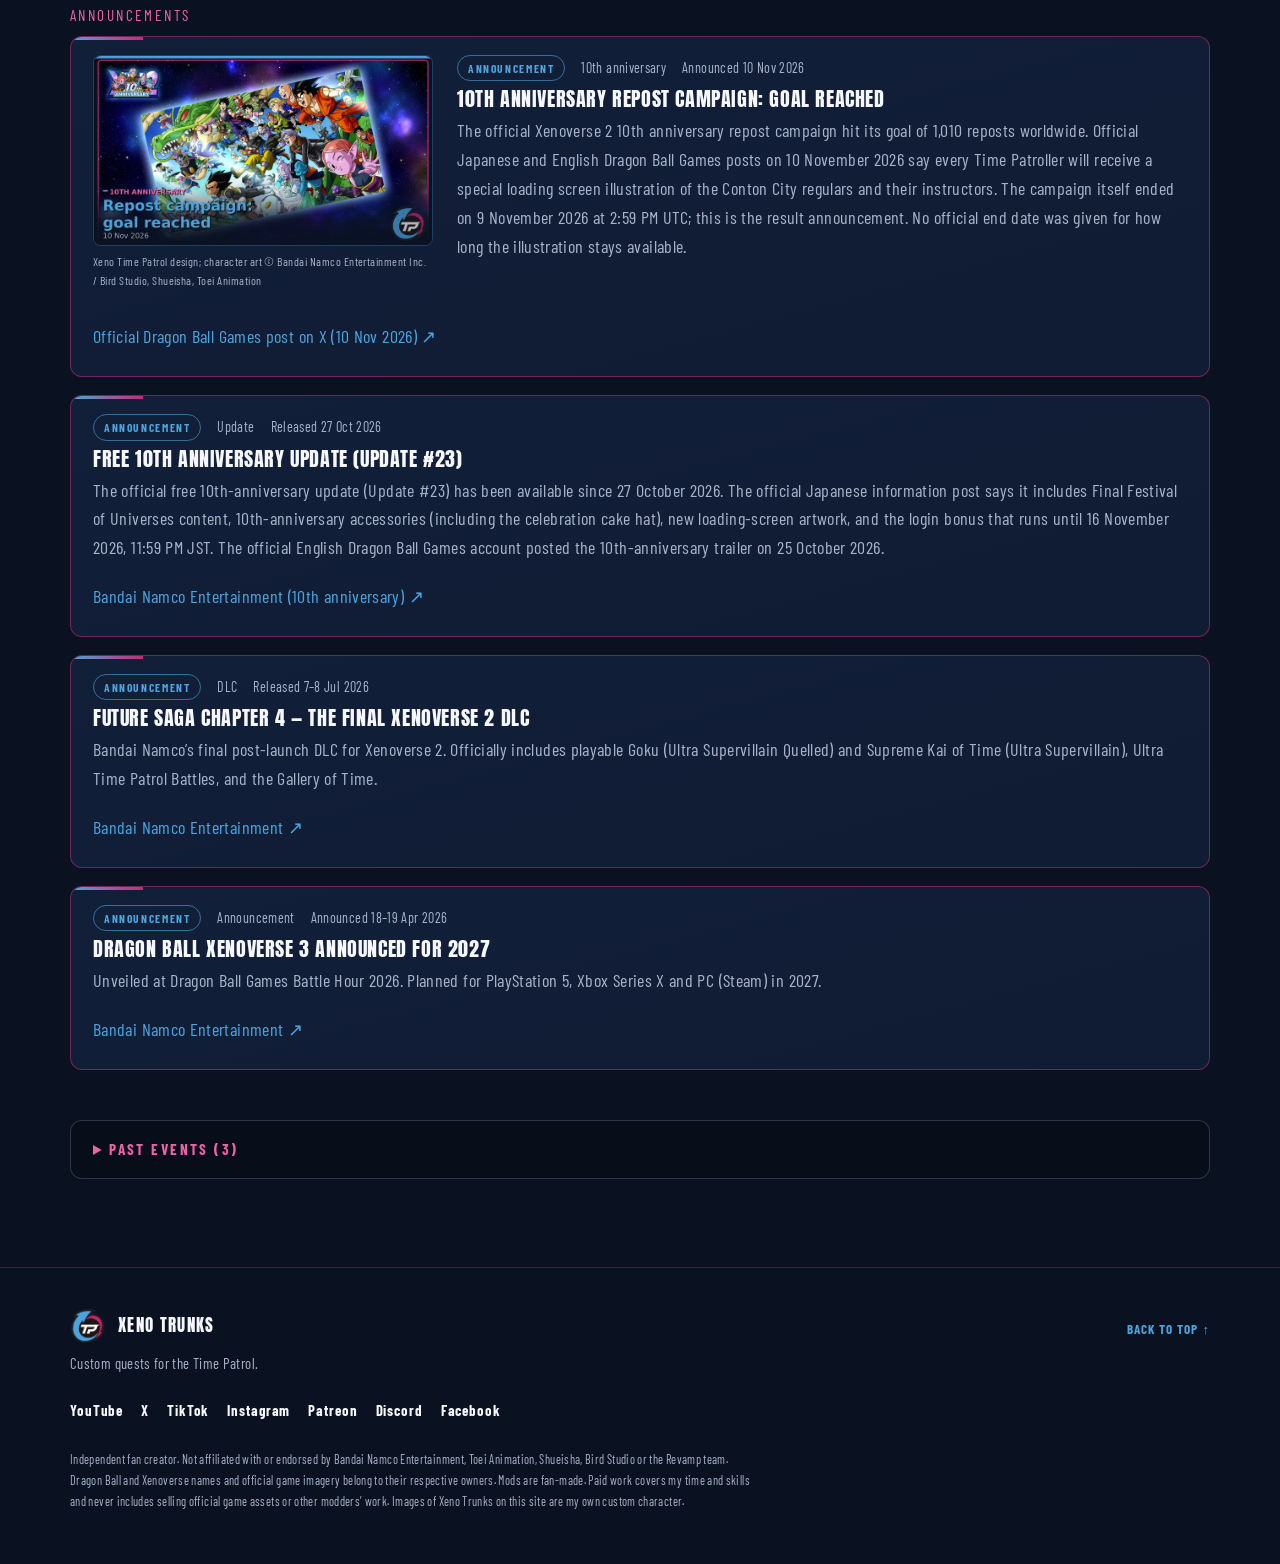
==== commit f50d7a5b: "Preview: Dev Update #1 mentions 2022 origin" ====
--- a/index.html
+++ b/index.html
@@ -570,7 +570,7 @@
             </div>
             <span class="devlog-tag">Frieza’s Nightmare 2.0 · Teaser</span>
             <h3>Dev Update #1: Frieza is not happy.</h3>
-            <p>Something has Frieza rattled. This is the first look at Frieza’s Nightmare 2.0, the rebuild of my first custom Parallel Quest. Old enemies are stirring, a new threat is coming, and this time you choose your path.</p>
+            <p>Something has Frieza rattled. This is the first look at Frieza’s Nightmare 2.0, the rebuild of my first custom Parallel Quest, which began in 2022 as a what-if quest. Old enemies are stirring, a new threat is coming, and this time you choose your path.</p>
             <p>2.0 is still in development. There’s no release date yet, and how it will be released is still being decided. Version 1.7 is free to play now.</p>
             <p><a class="btn outline" href="#nightmare">See the project</a></p>
           </div>
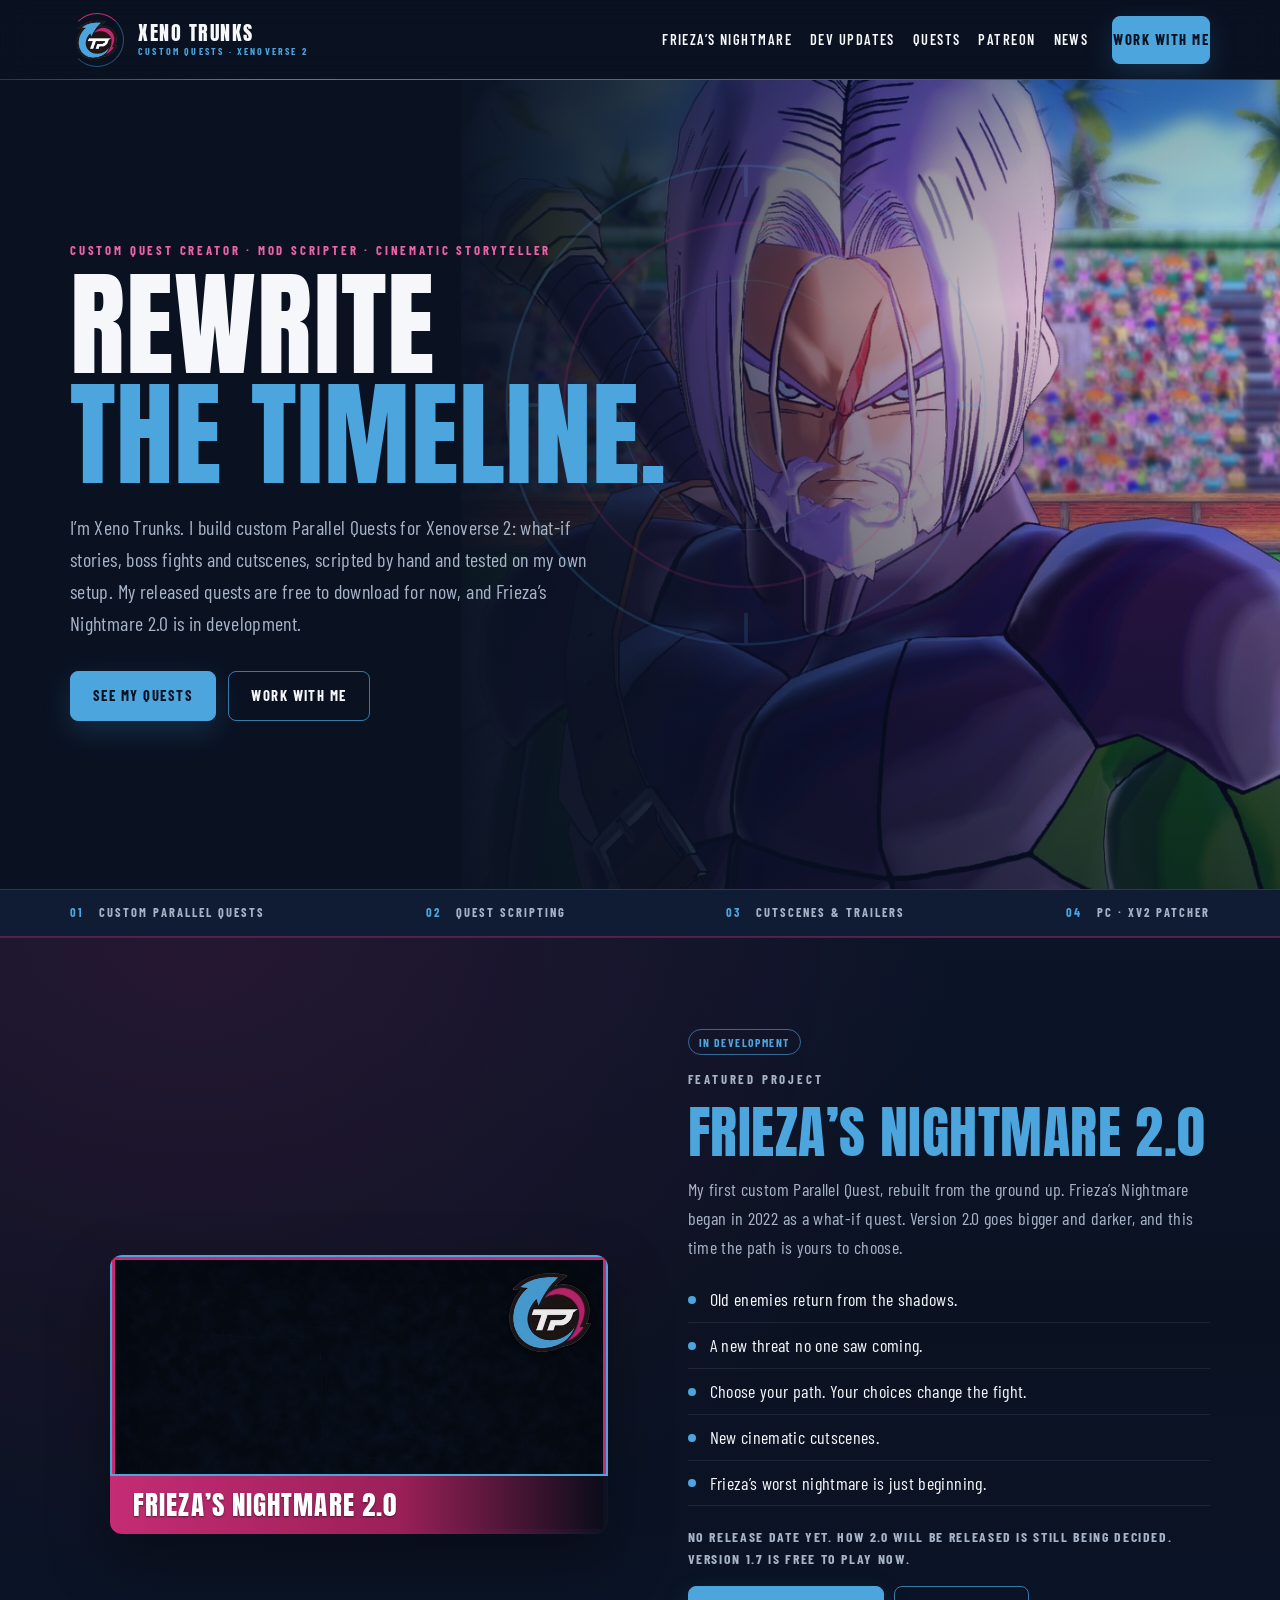
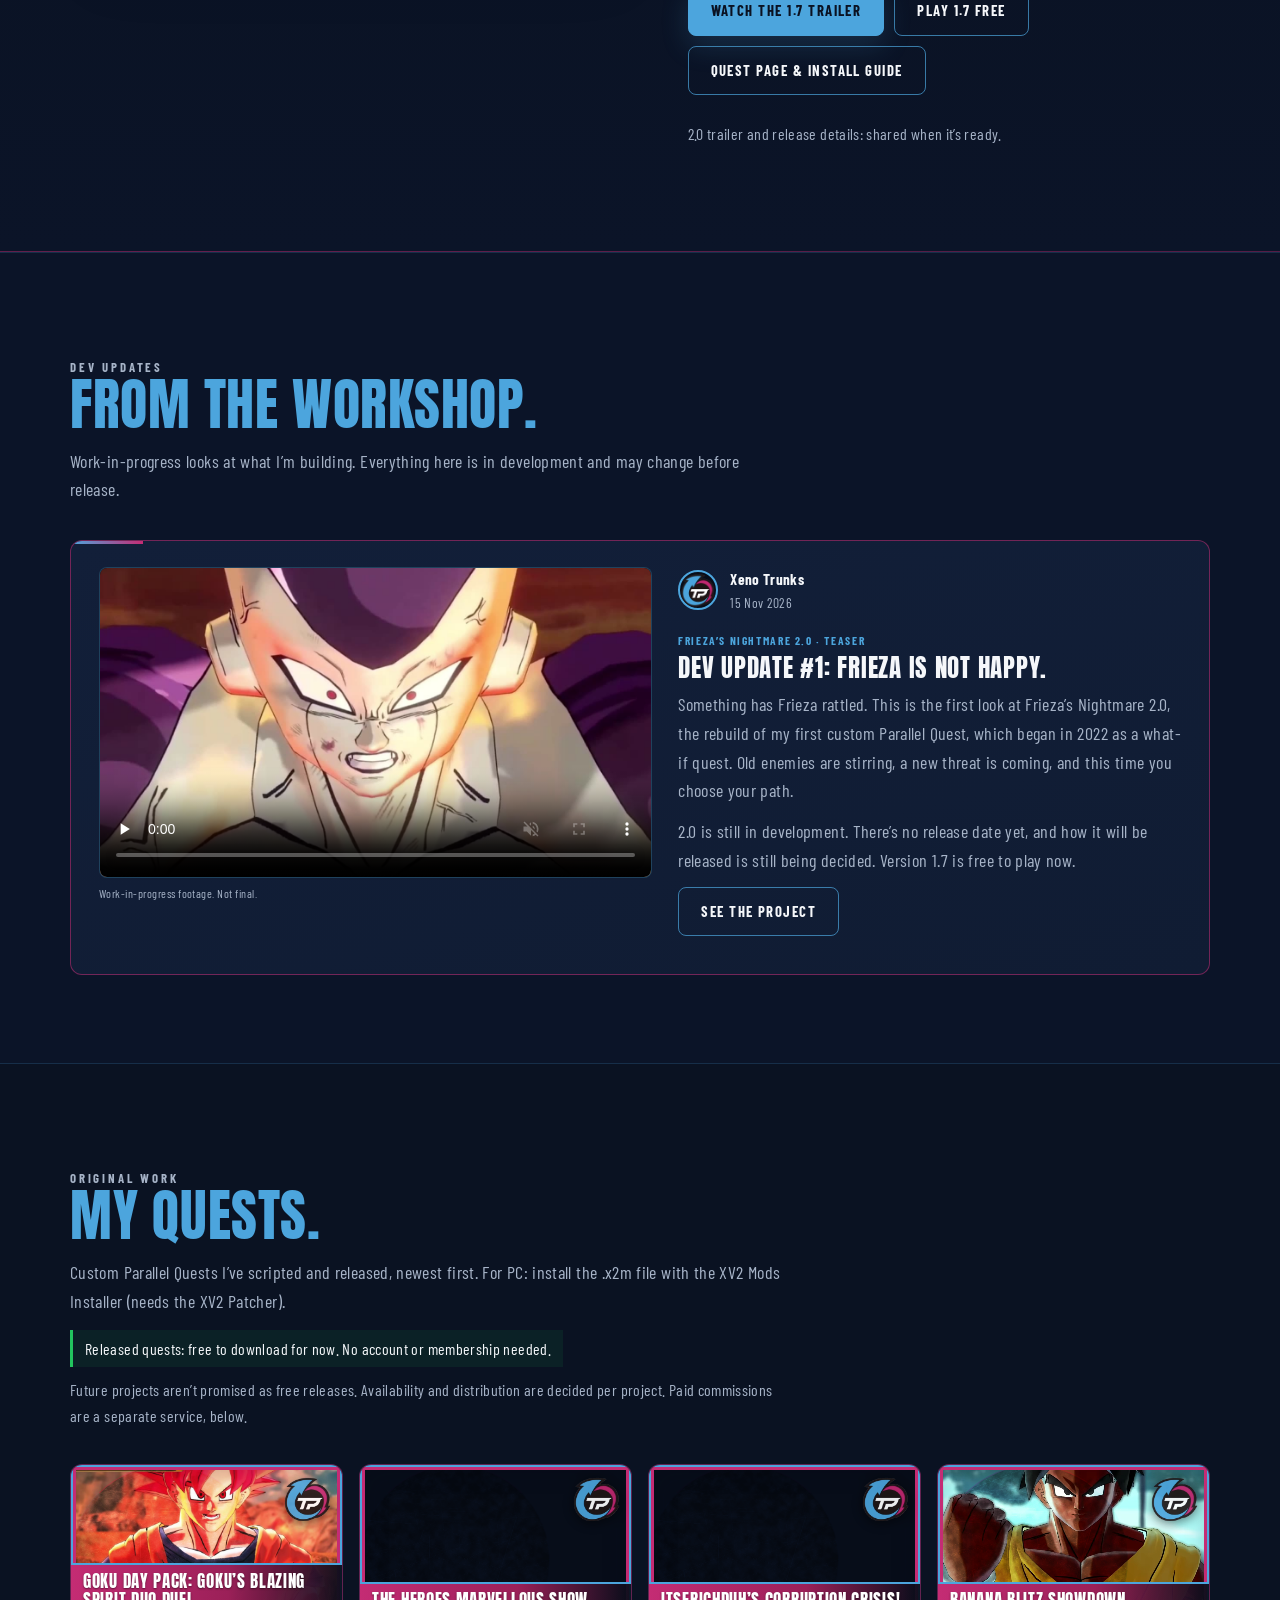
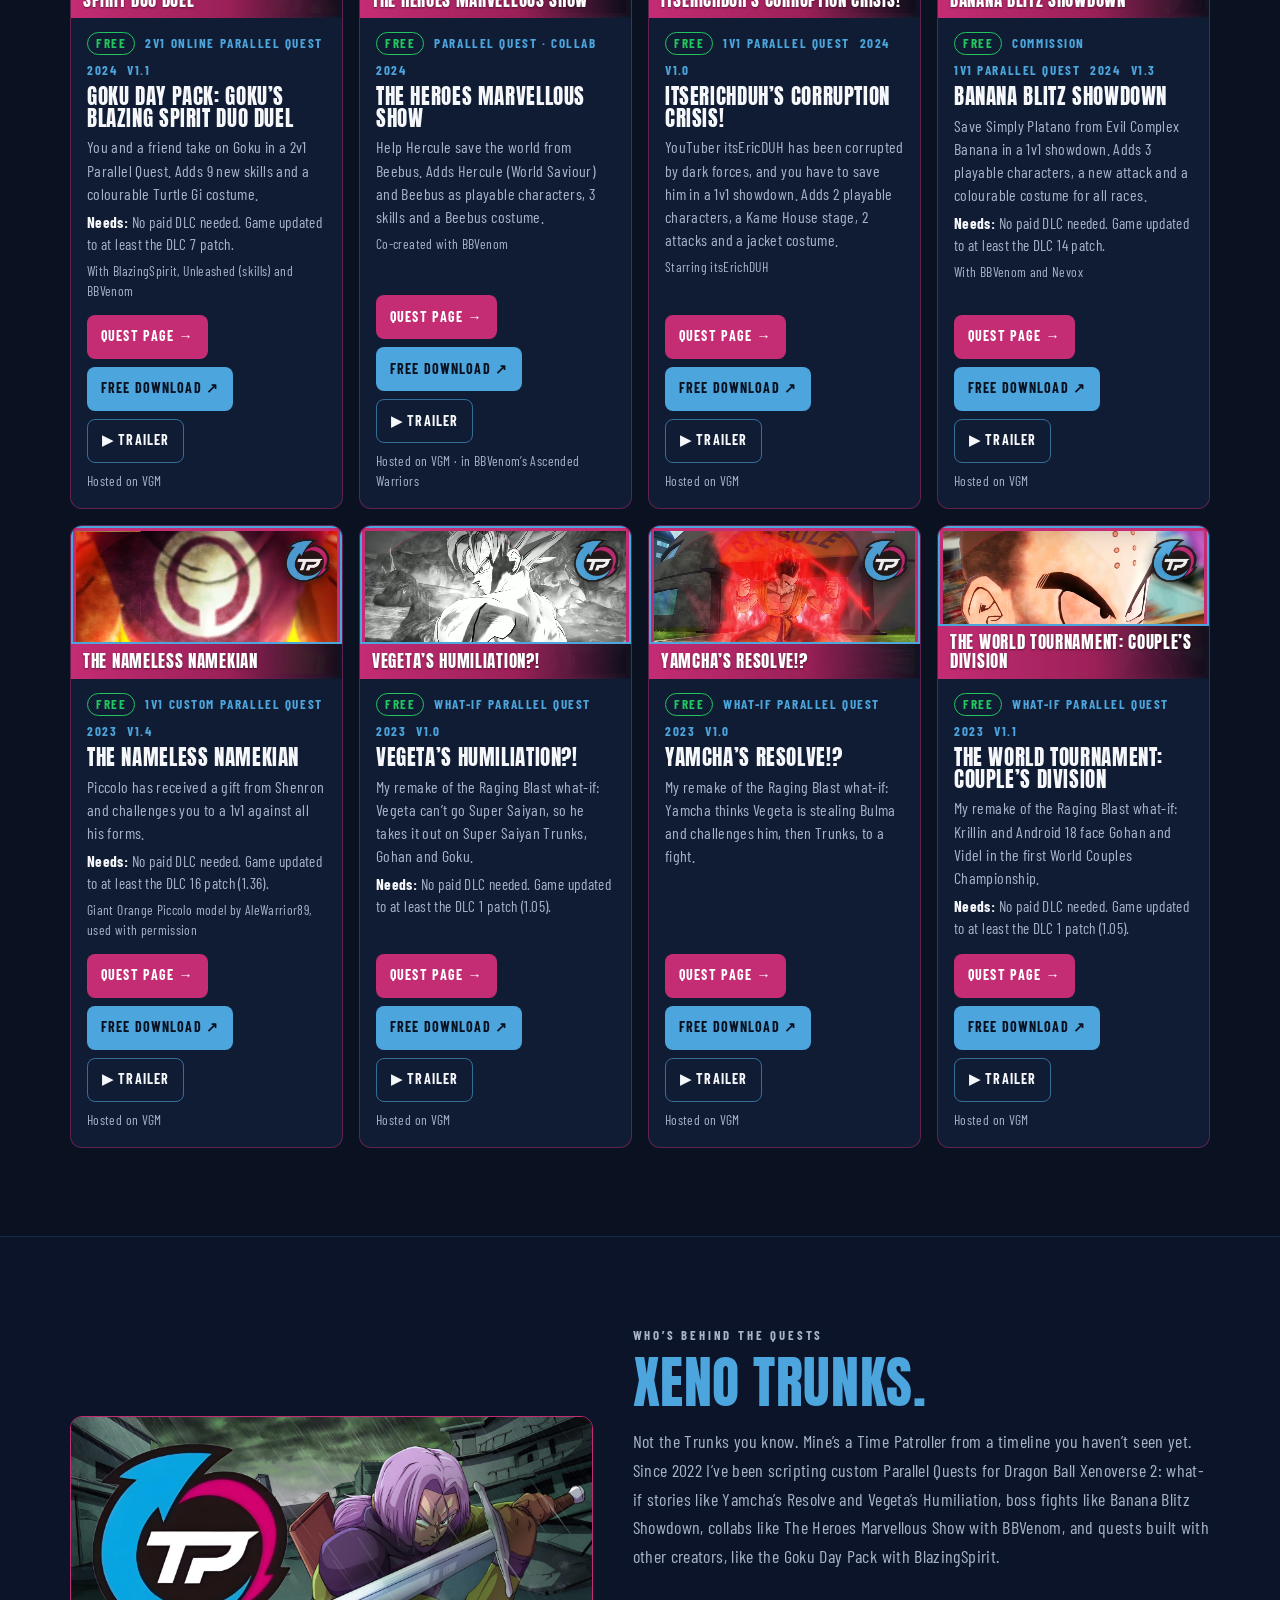
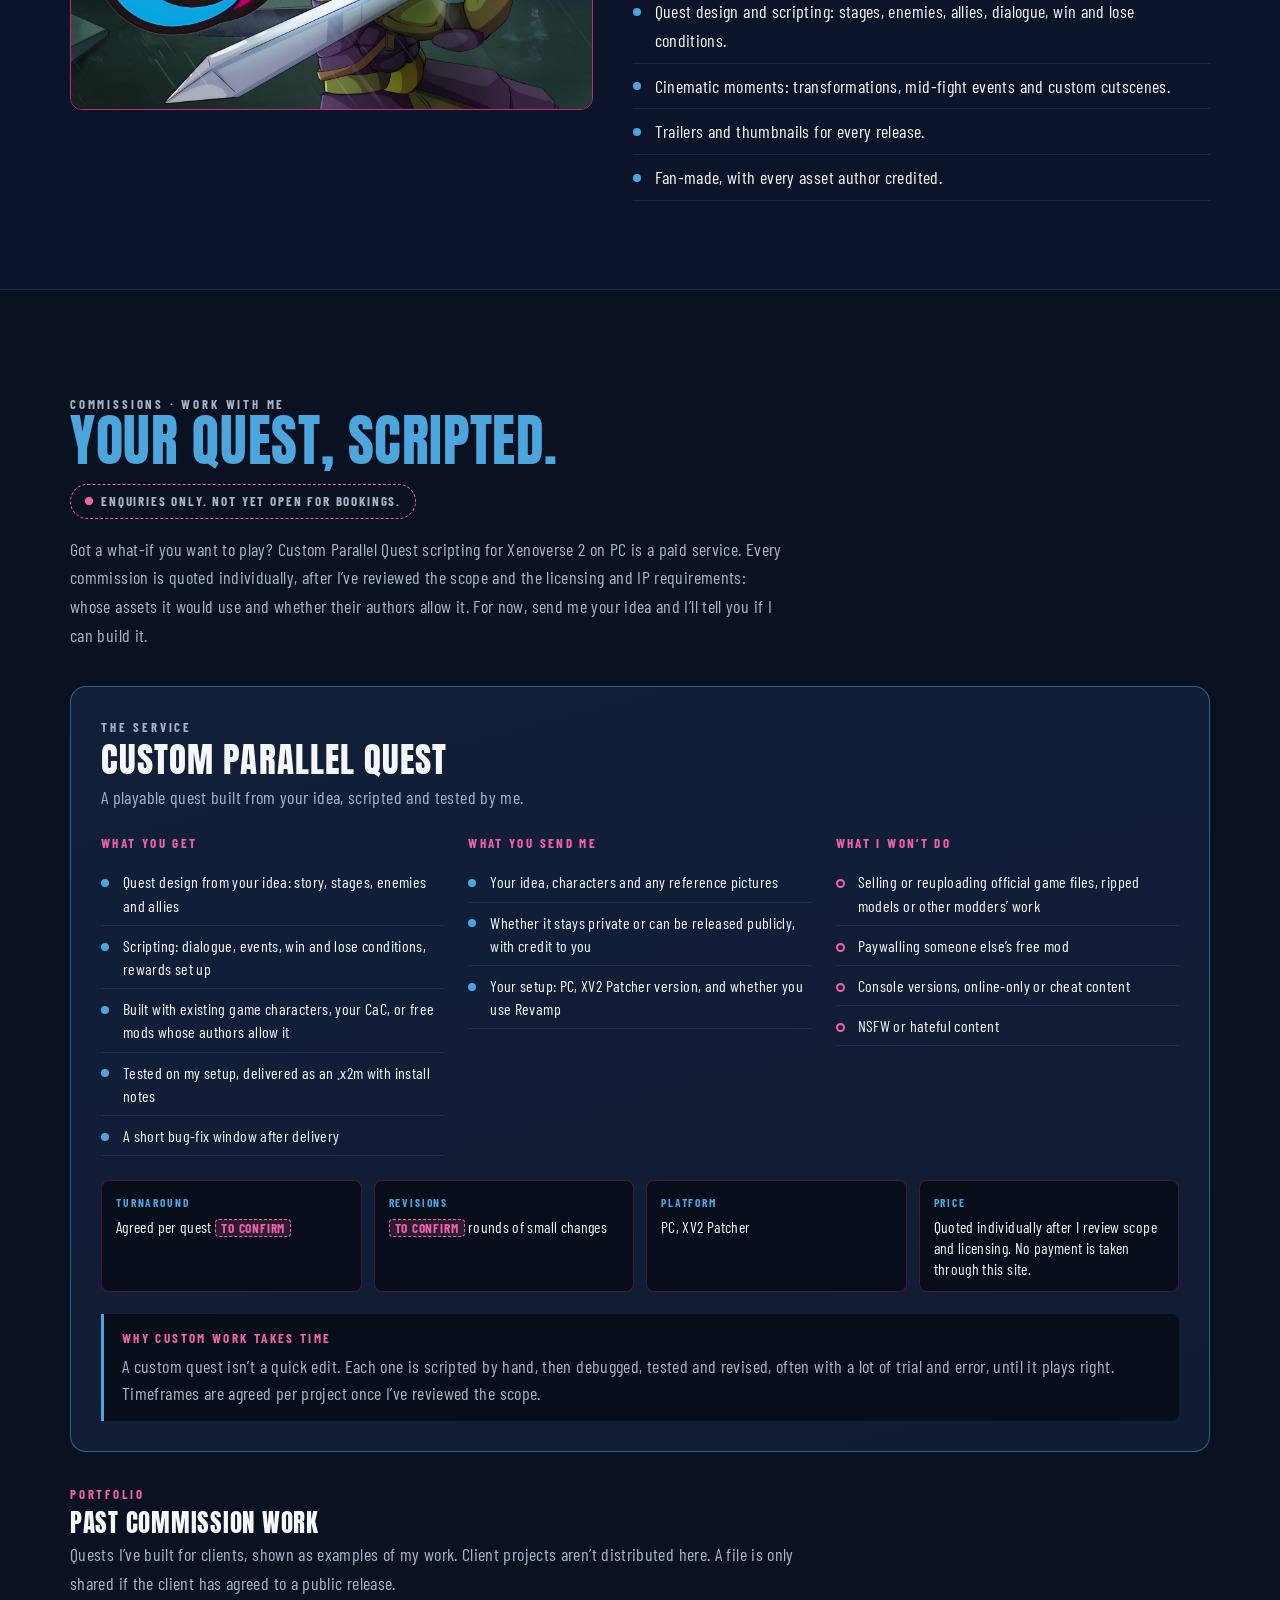
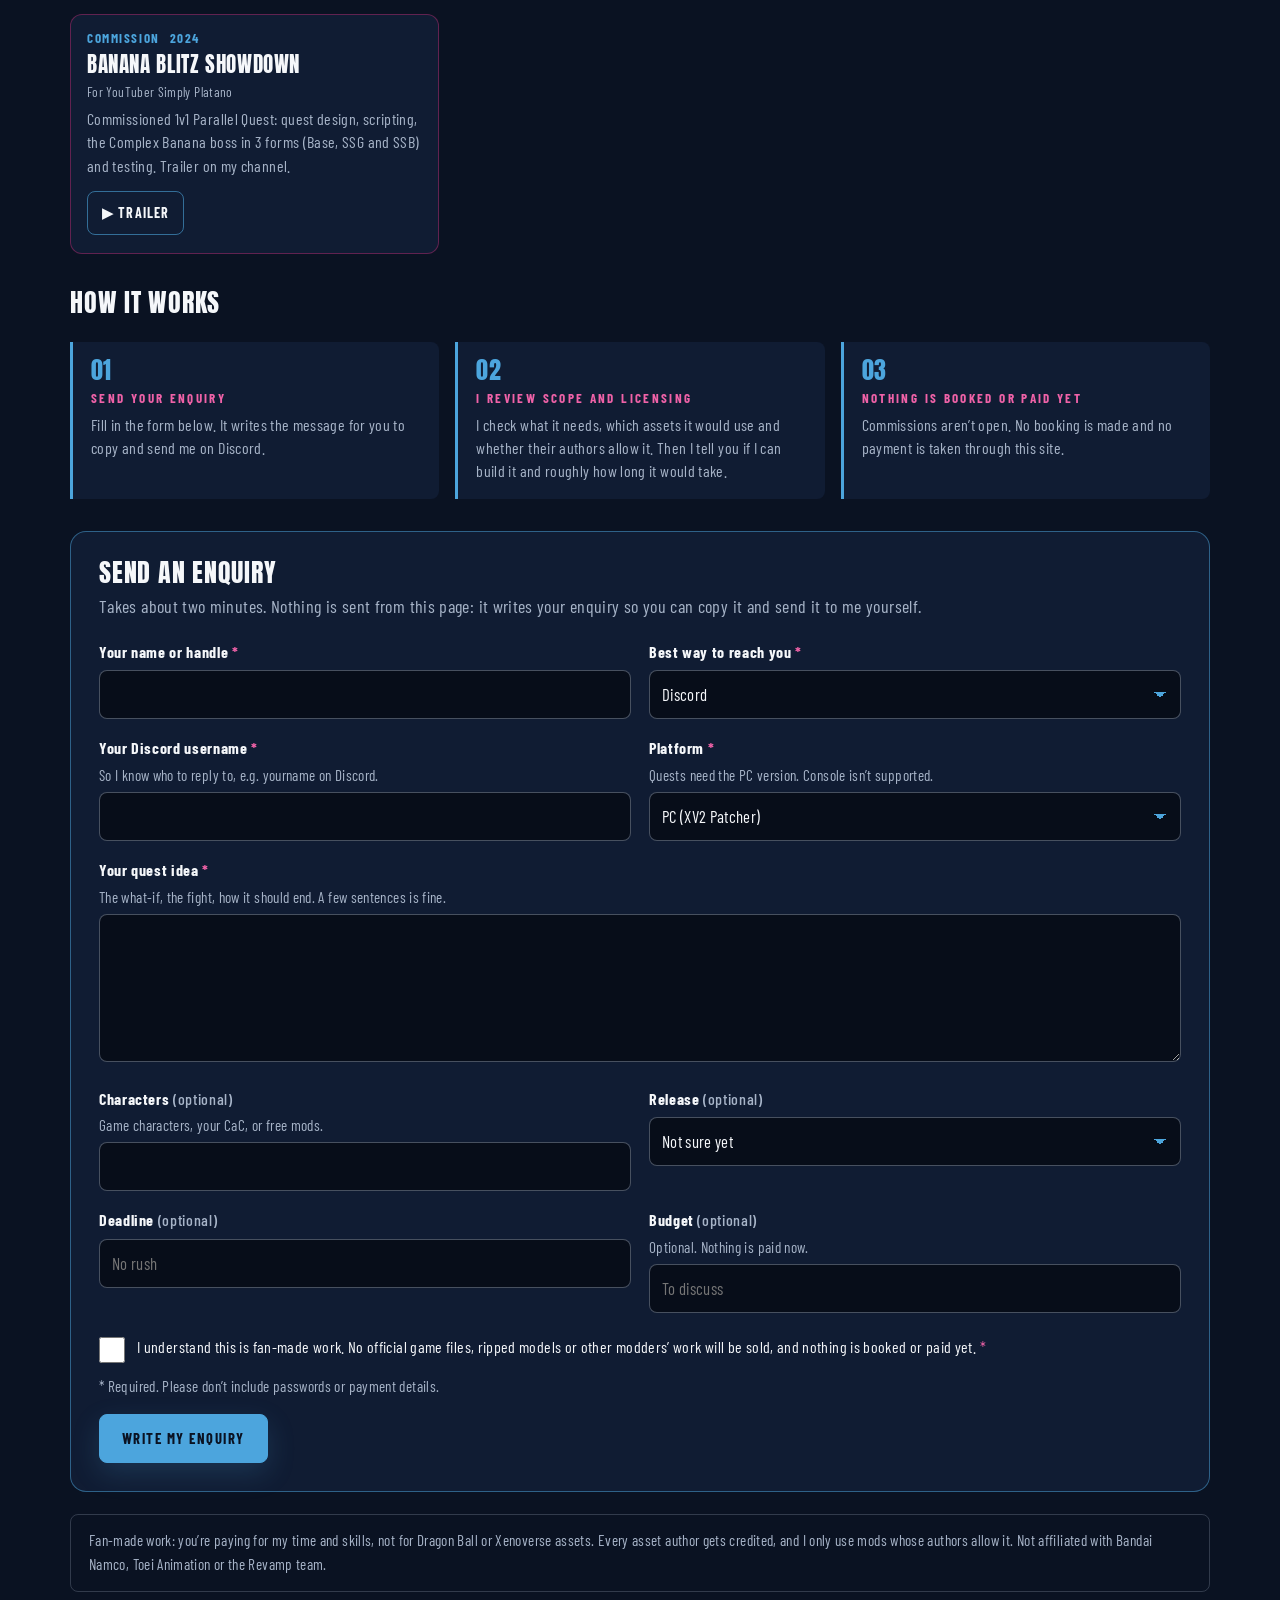
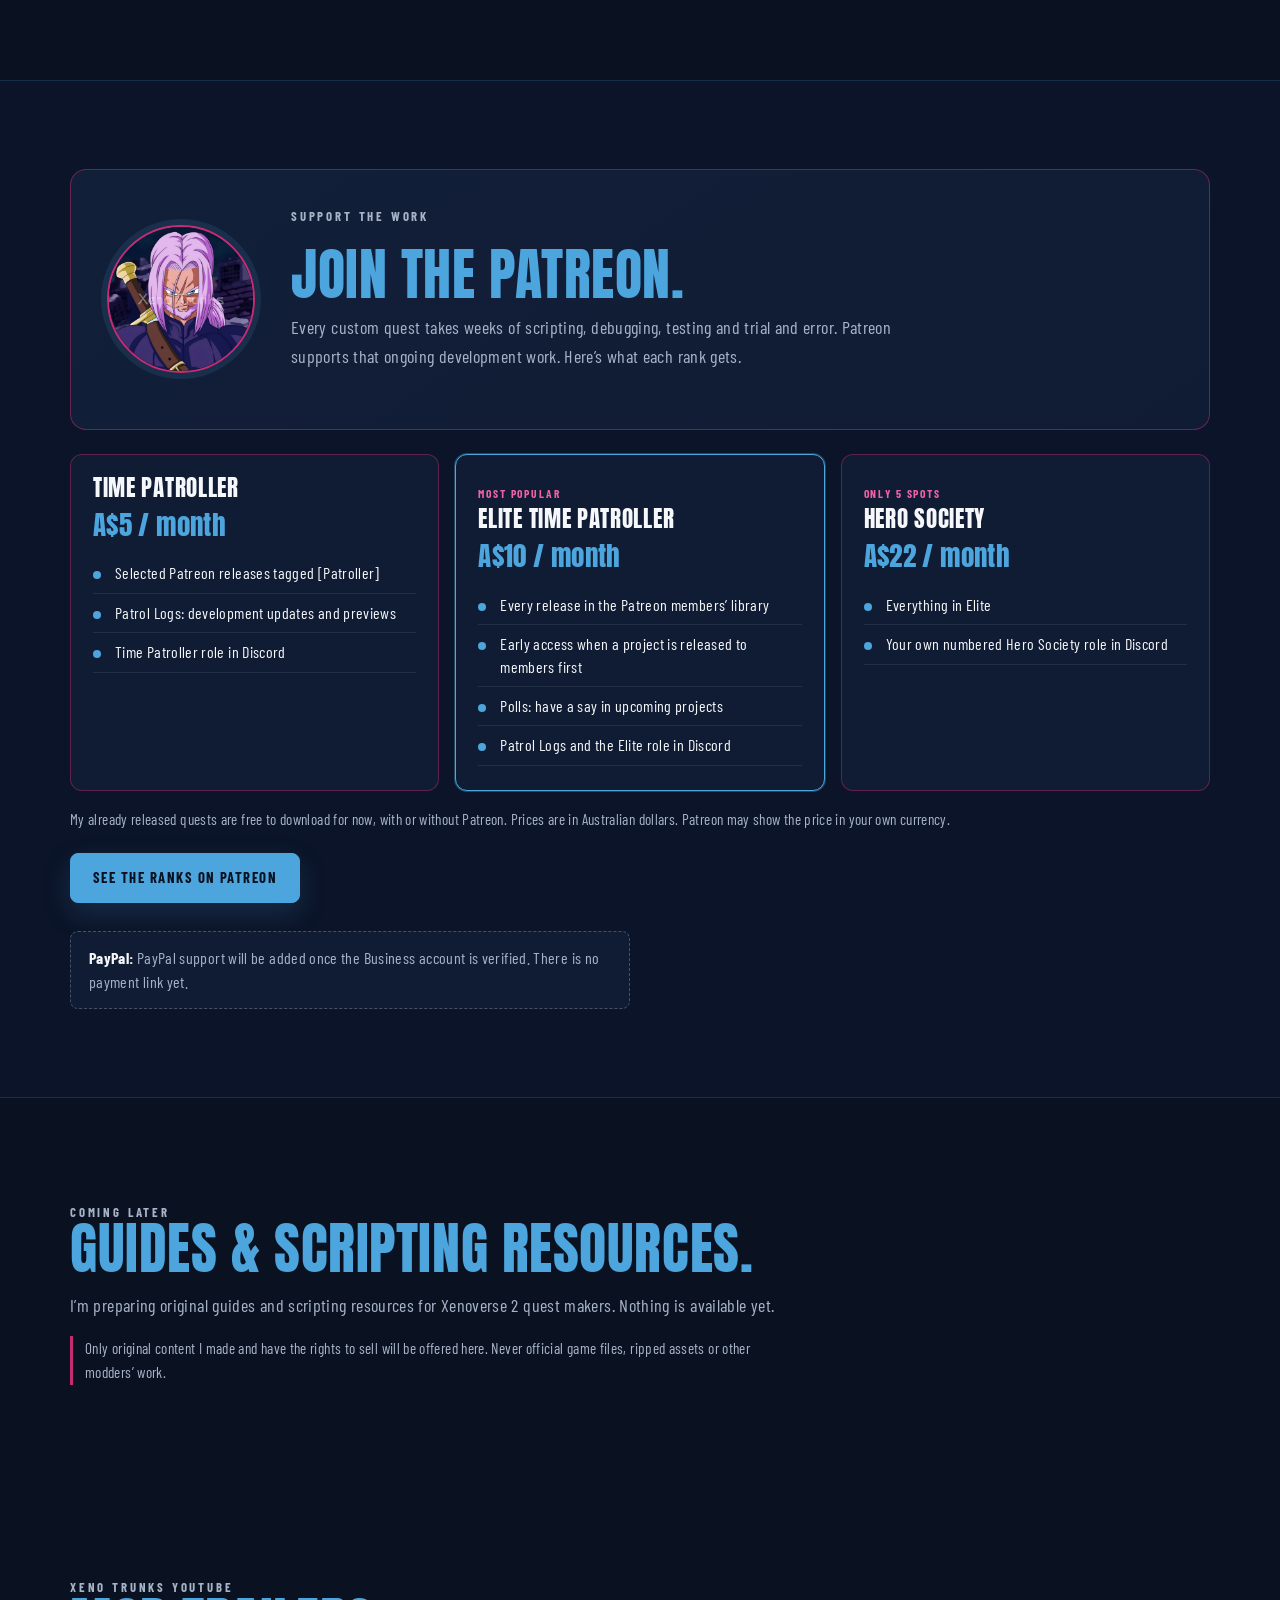
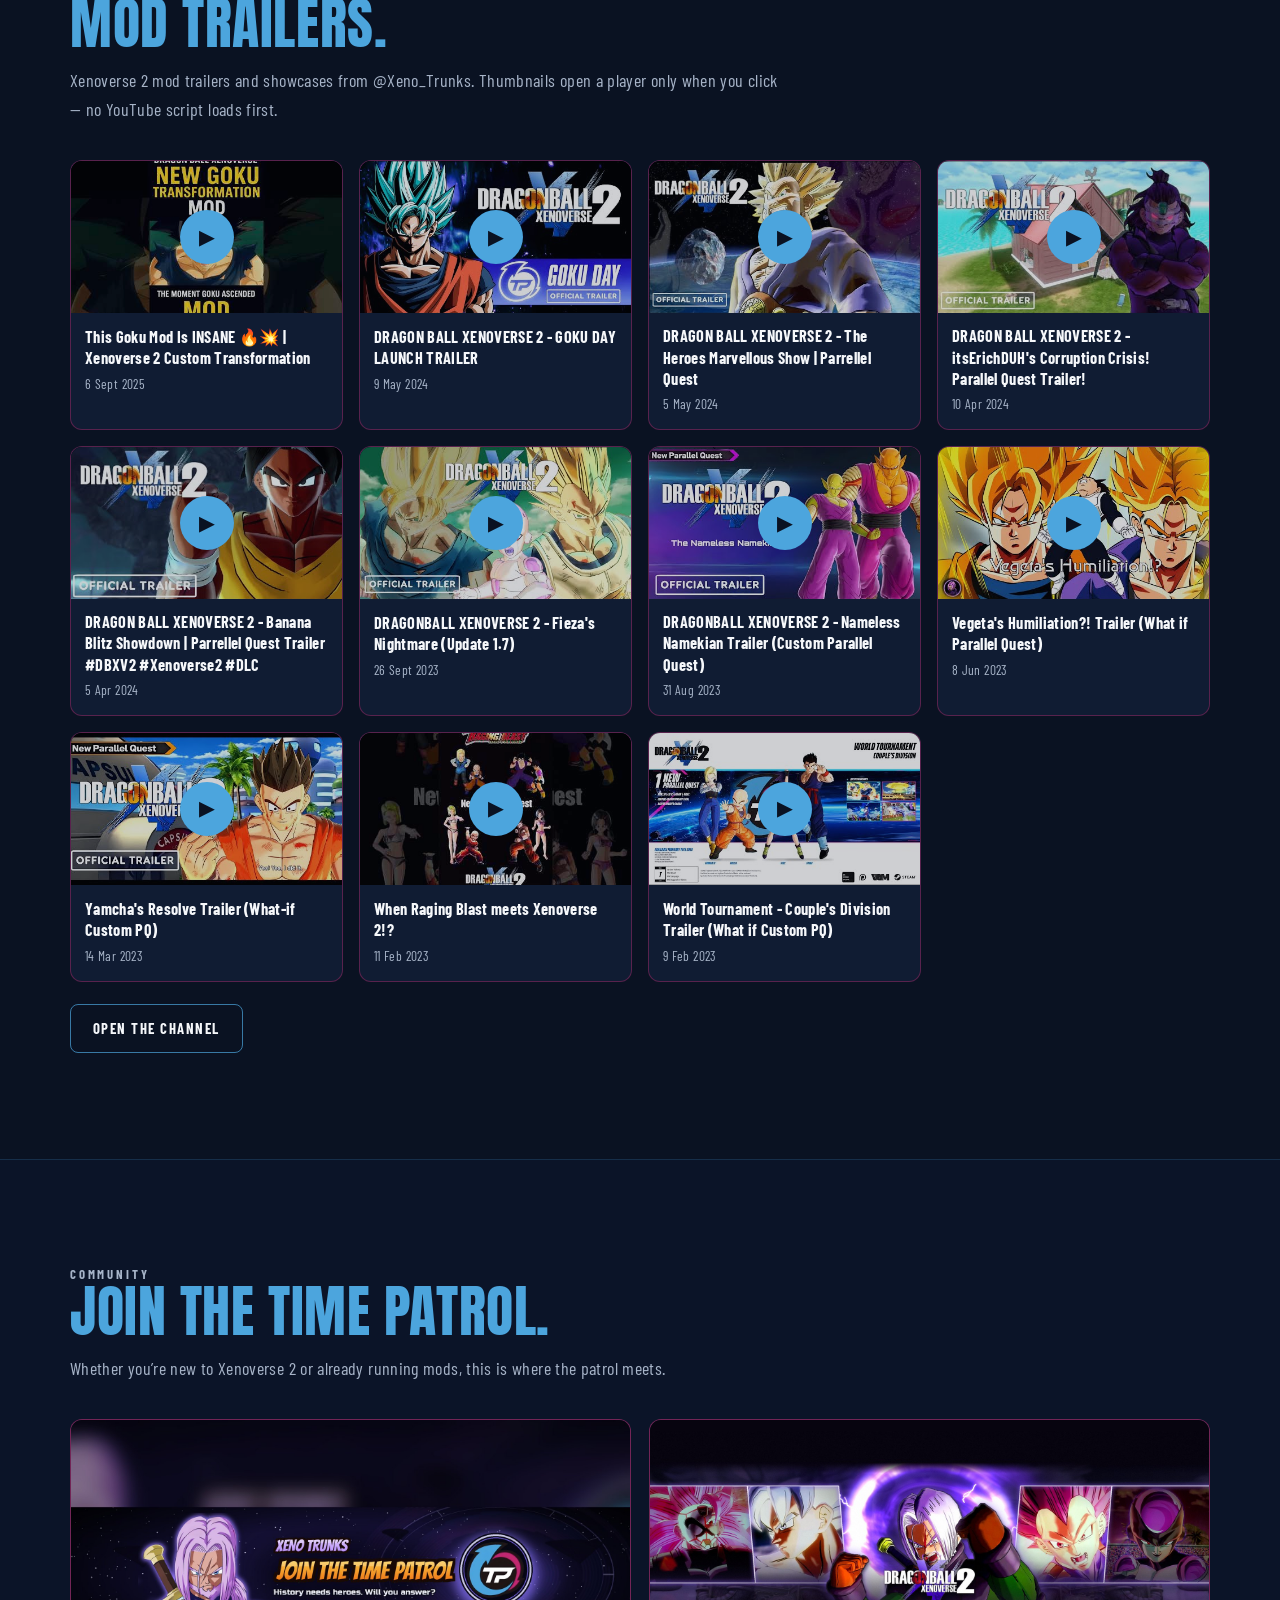
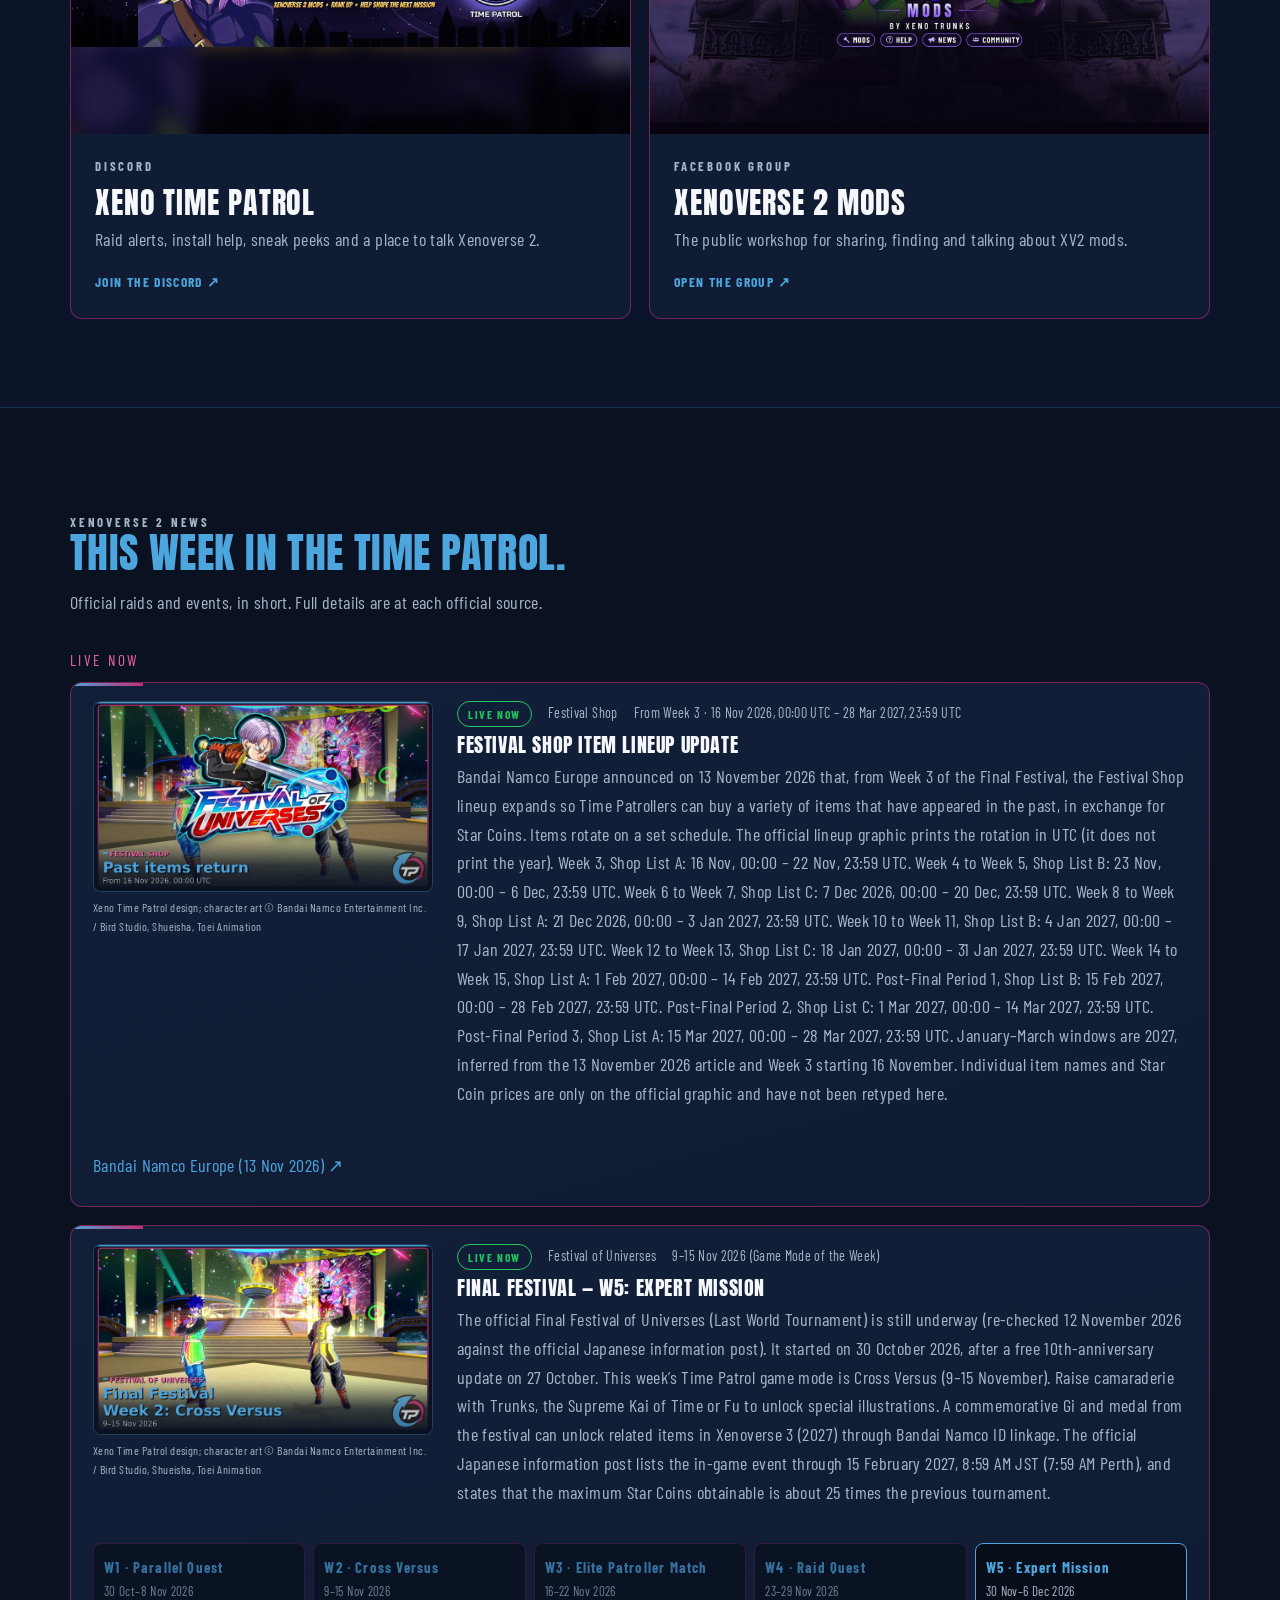
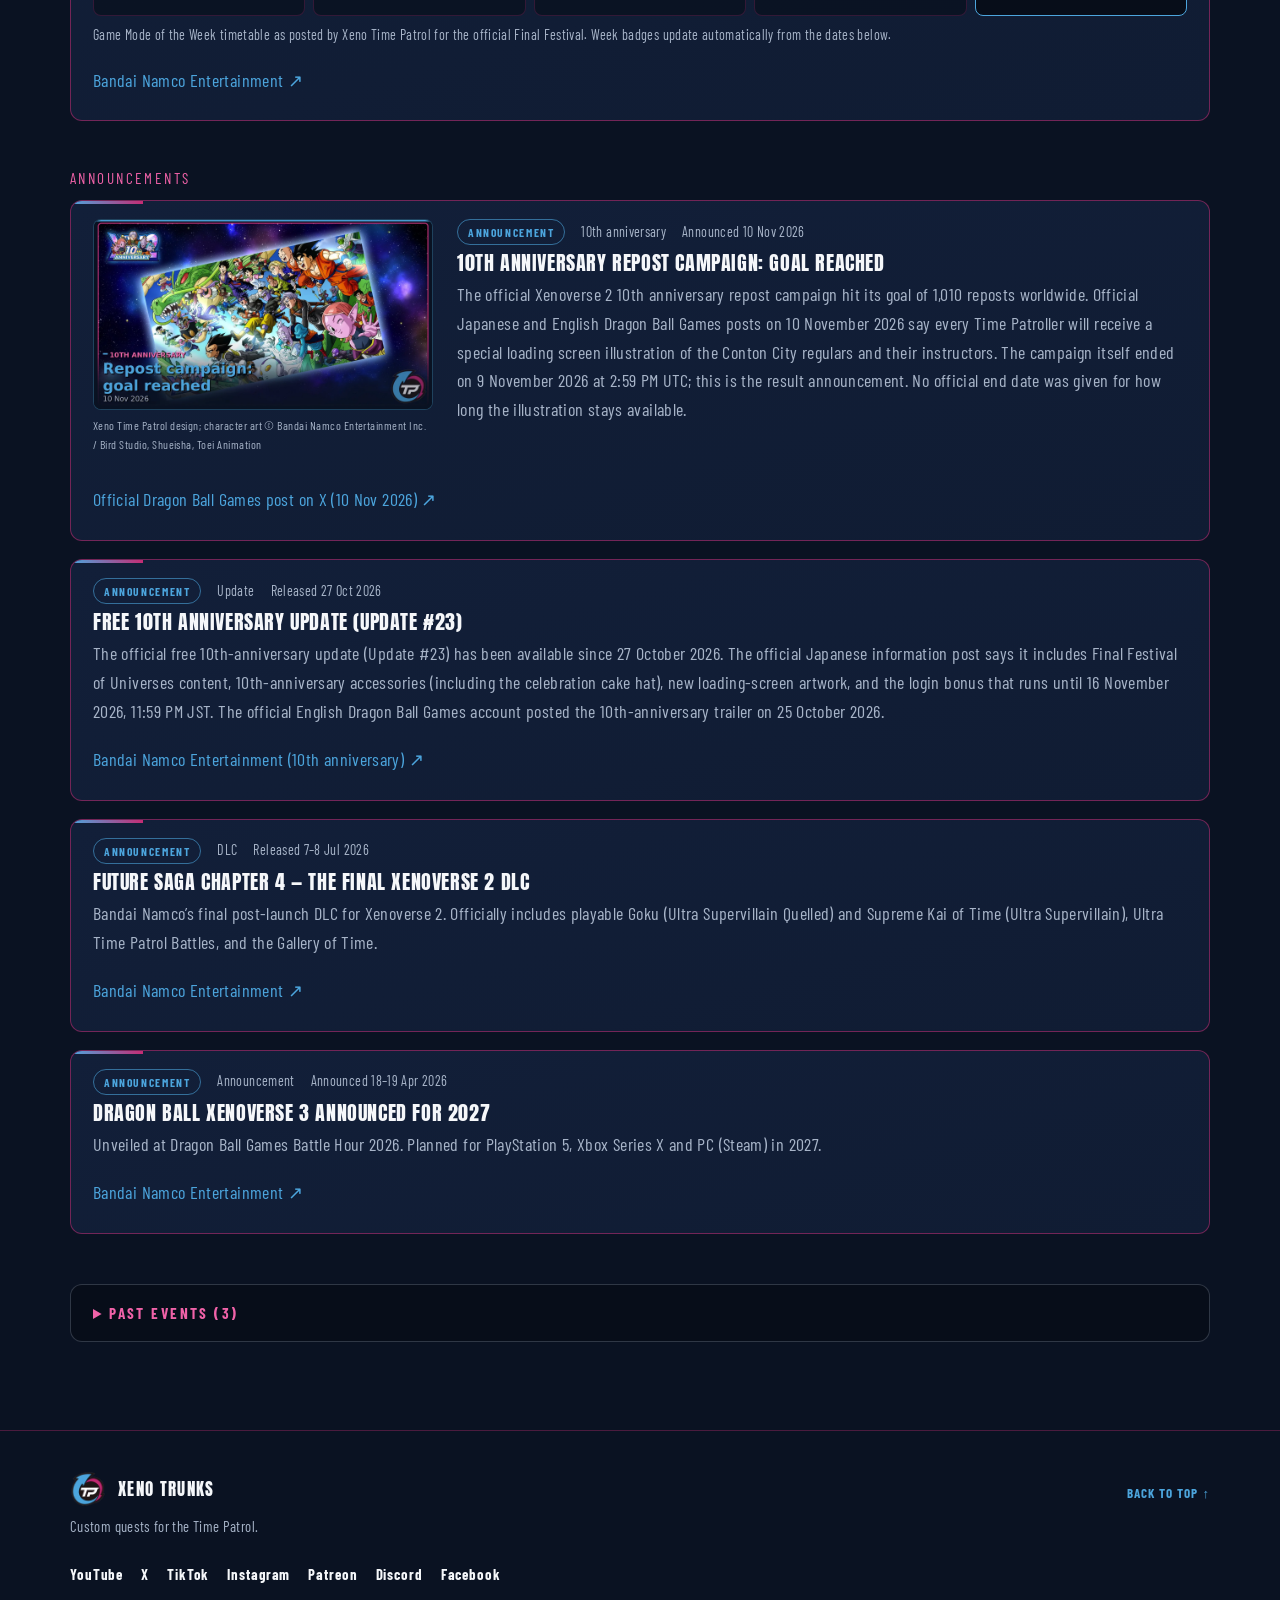
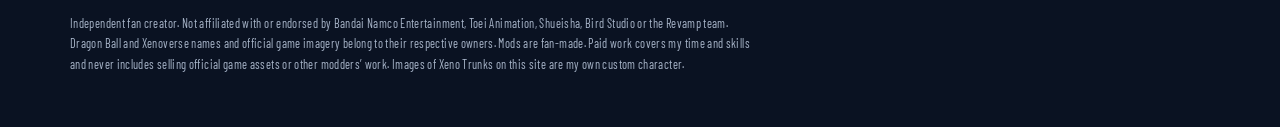
==== commit a5996637: "Preview: looping trailer clips on quest cards (lazy, reduced-motion safe) + quest pages (quest.html?" ====
--- a/index.html
+++ b/index.html
@@ -447,6 +447,13 @@
       .feature-art .fn-video { display: none; }
       .feature-art .fn-still { display: block; }
     }
+    .work-tile video.wt-clip { position: absolute; inset: 0; width: 100%; height: 100%; object-fit: cover; z-index: 1; display: block; background: var(--frame); }
+    .work-tile .wt-still { position: absolute; inset: 0; width: 100%; height: 100%; object-fit: cover; z-index: 0; }
+    a.work-tile { display: block; color: inherit; text-decoration: none; }
+    a.work-tile:hover { text-decoration: none; }
+    .work-links a.work-page { background: var(--magenta); color: #fff; }
+    .work-links a.work-page:hover { text-decoration: none; filter: brightness(1.12); color: #fff; }
+    @media (prefers-reduced-motion: reduce) { .work-tile video.wt-clip { display: none; } .work-tile .wt-still { position: static; } }
     .devlog-card { display: grid; grid-template-columns: minmax(0, 1.1fr) minmax(0, 1fr); gap: 26px; align-items: start; }
     .devlog-meta { display: flex; align-items: center; gap: 12px; margin-bottom: 10px; color: var(--muted); font-size: 0.86rem; }
     .devlog-meta img { width: 40px; height: 40px; border-radius: 50%; border: 2px solid var(--cyan); background: var(--frame); object-fit: contain; }
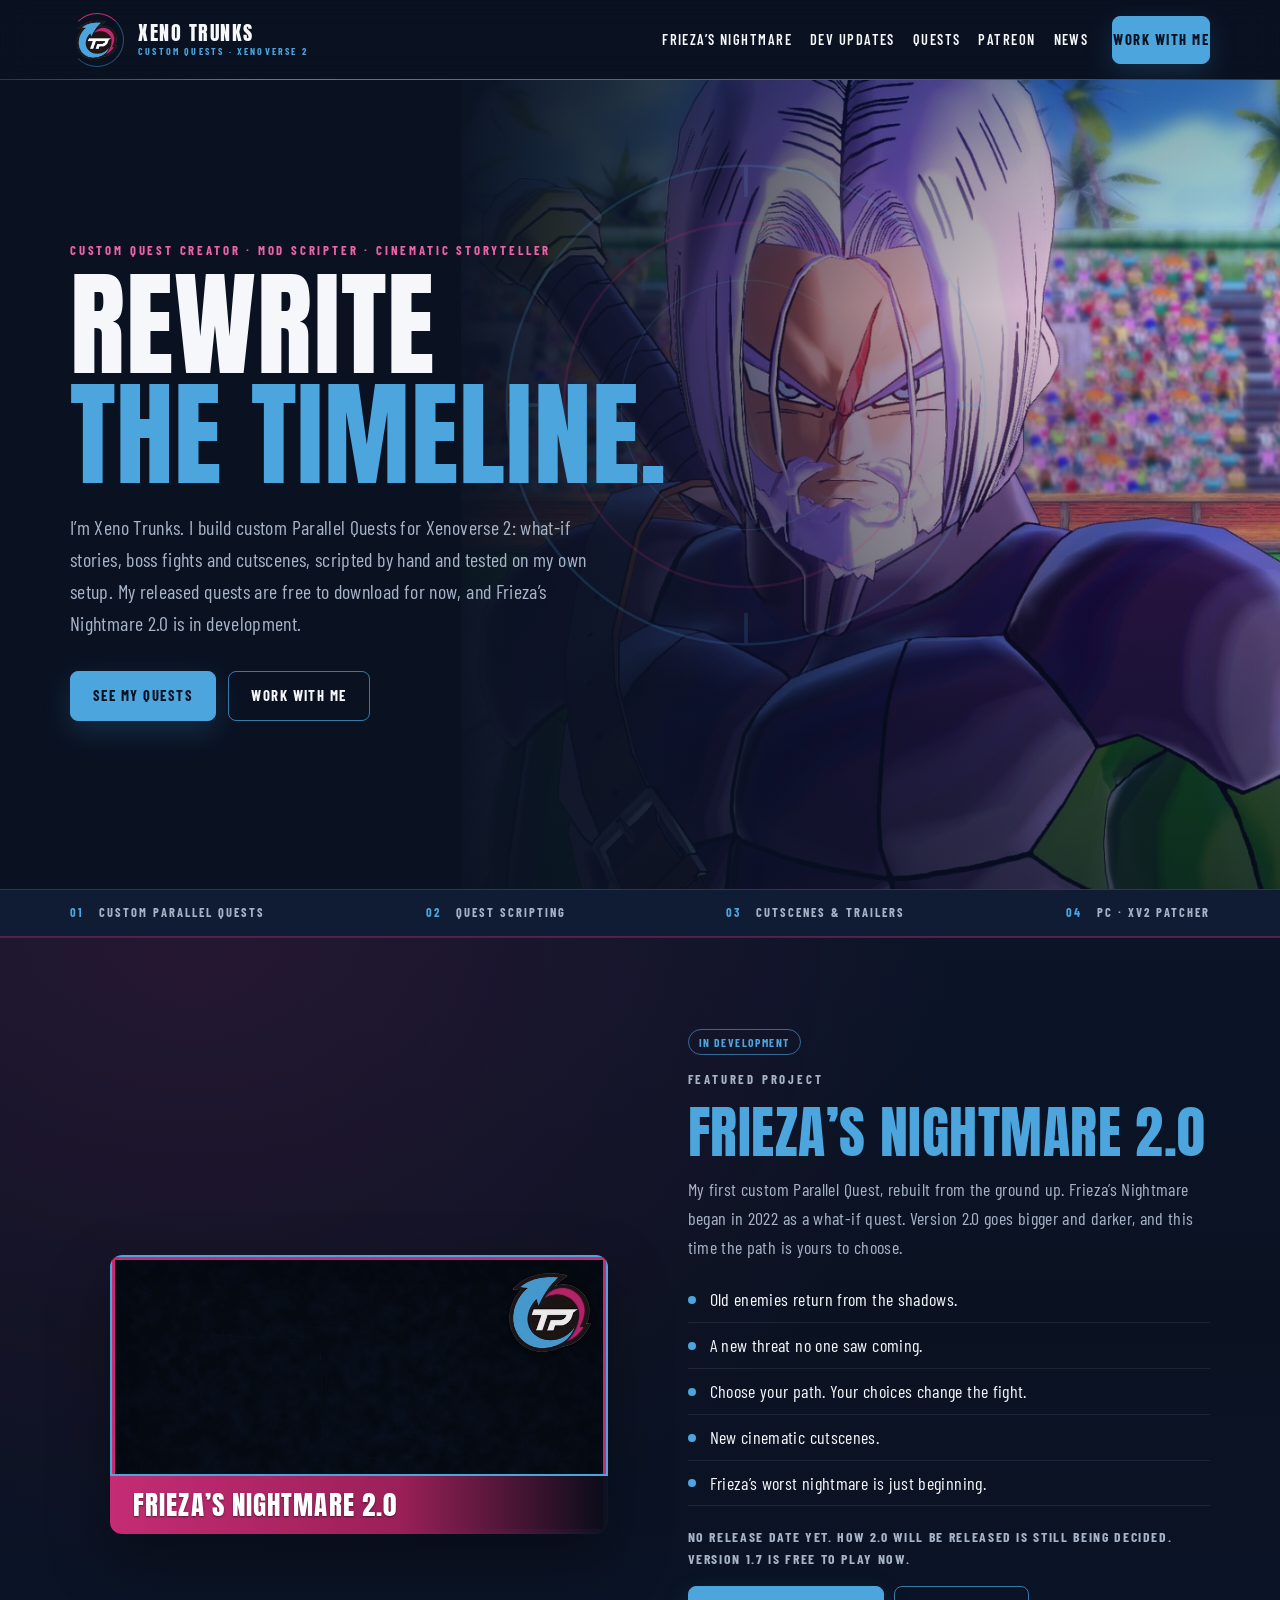
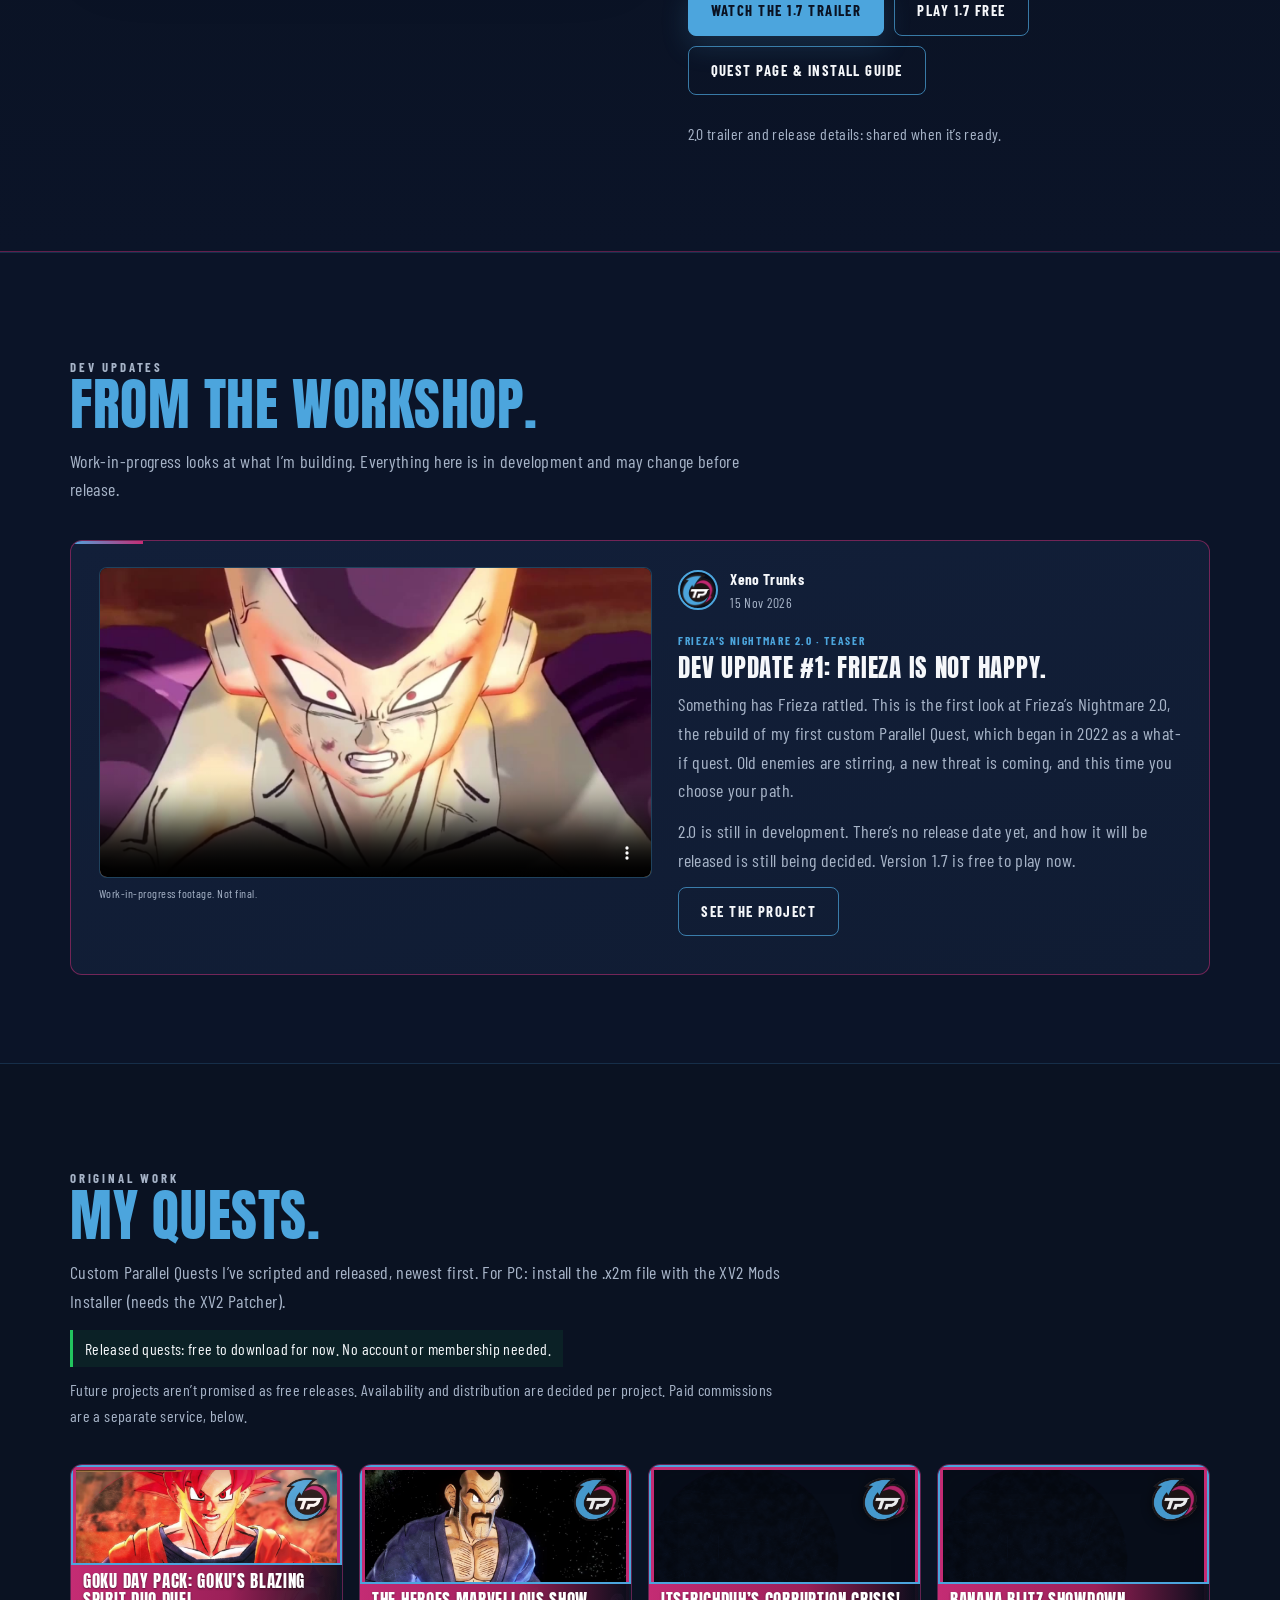
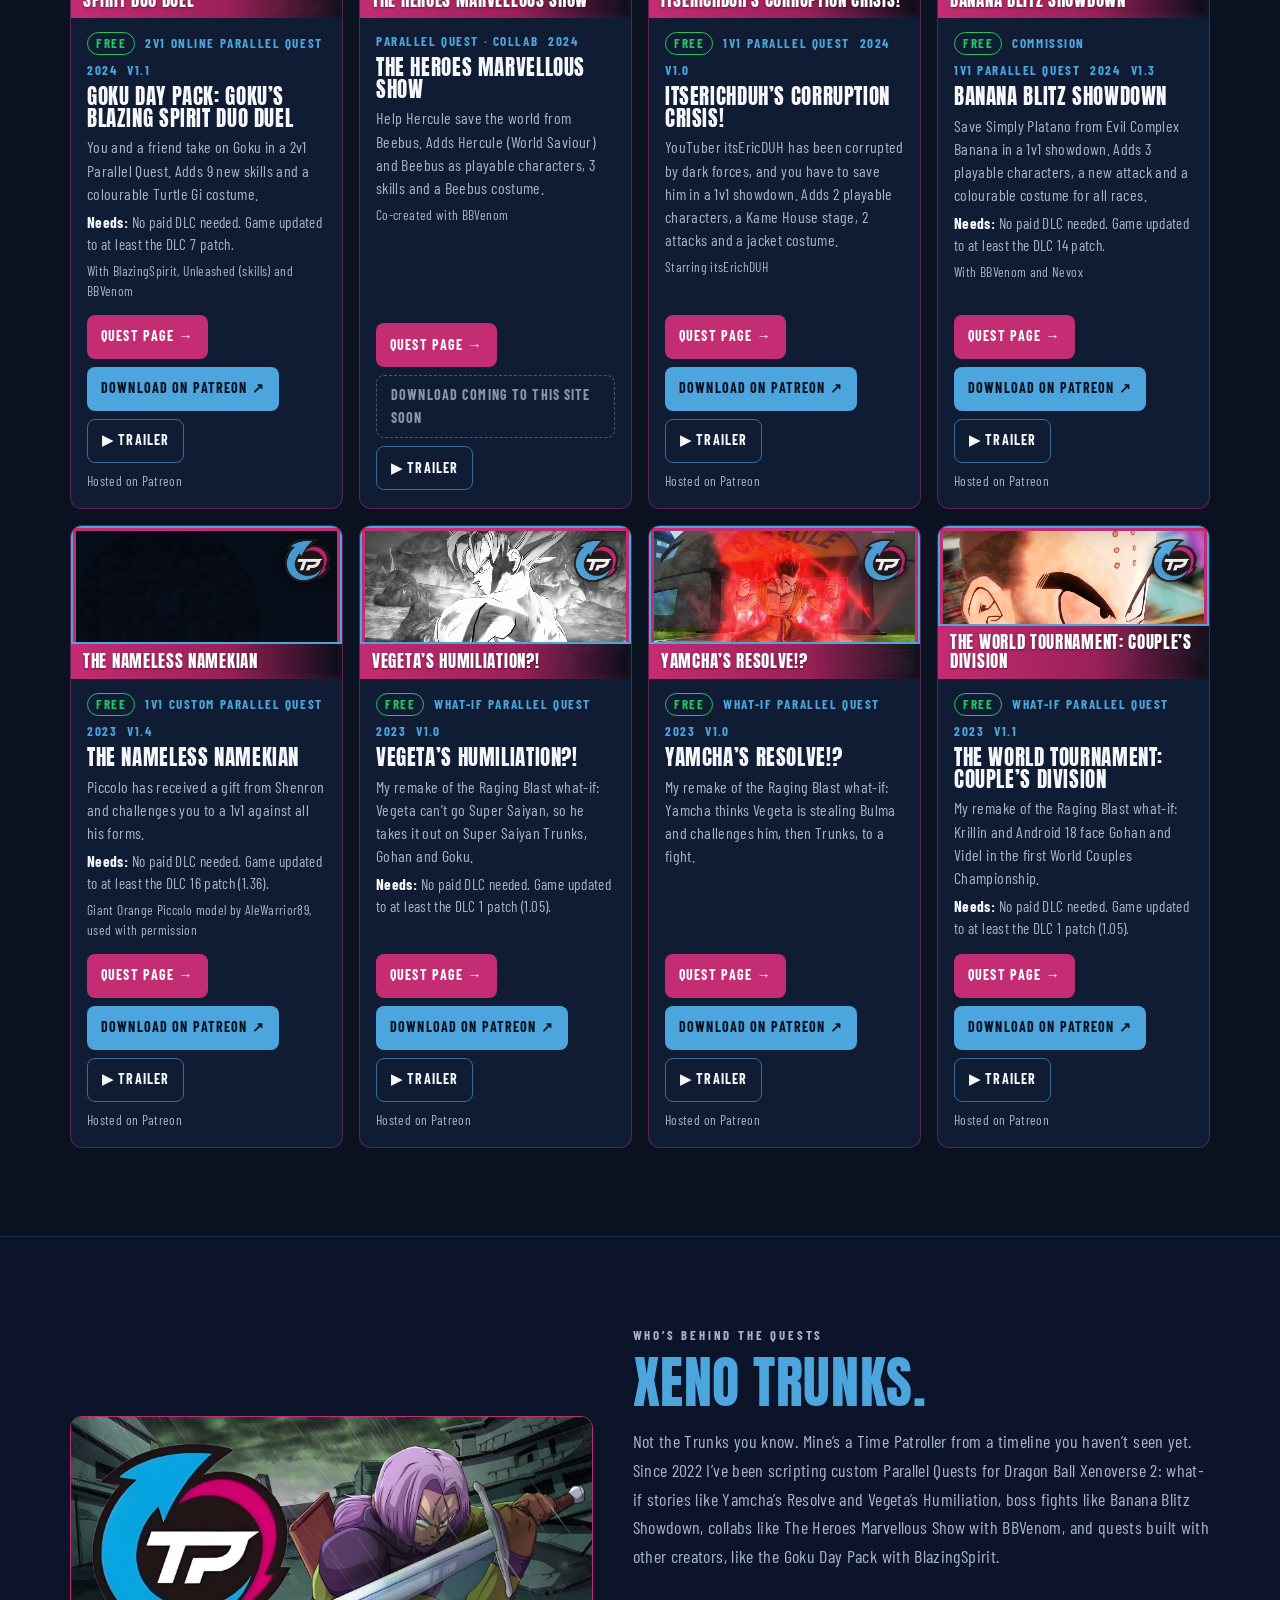
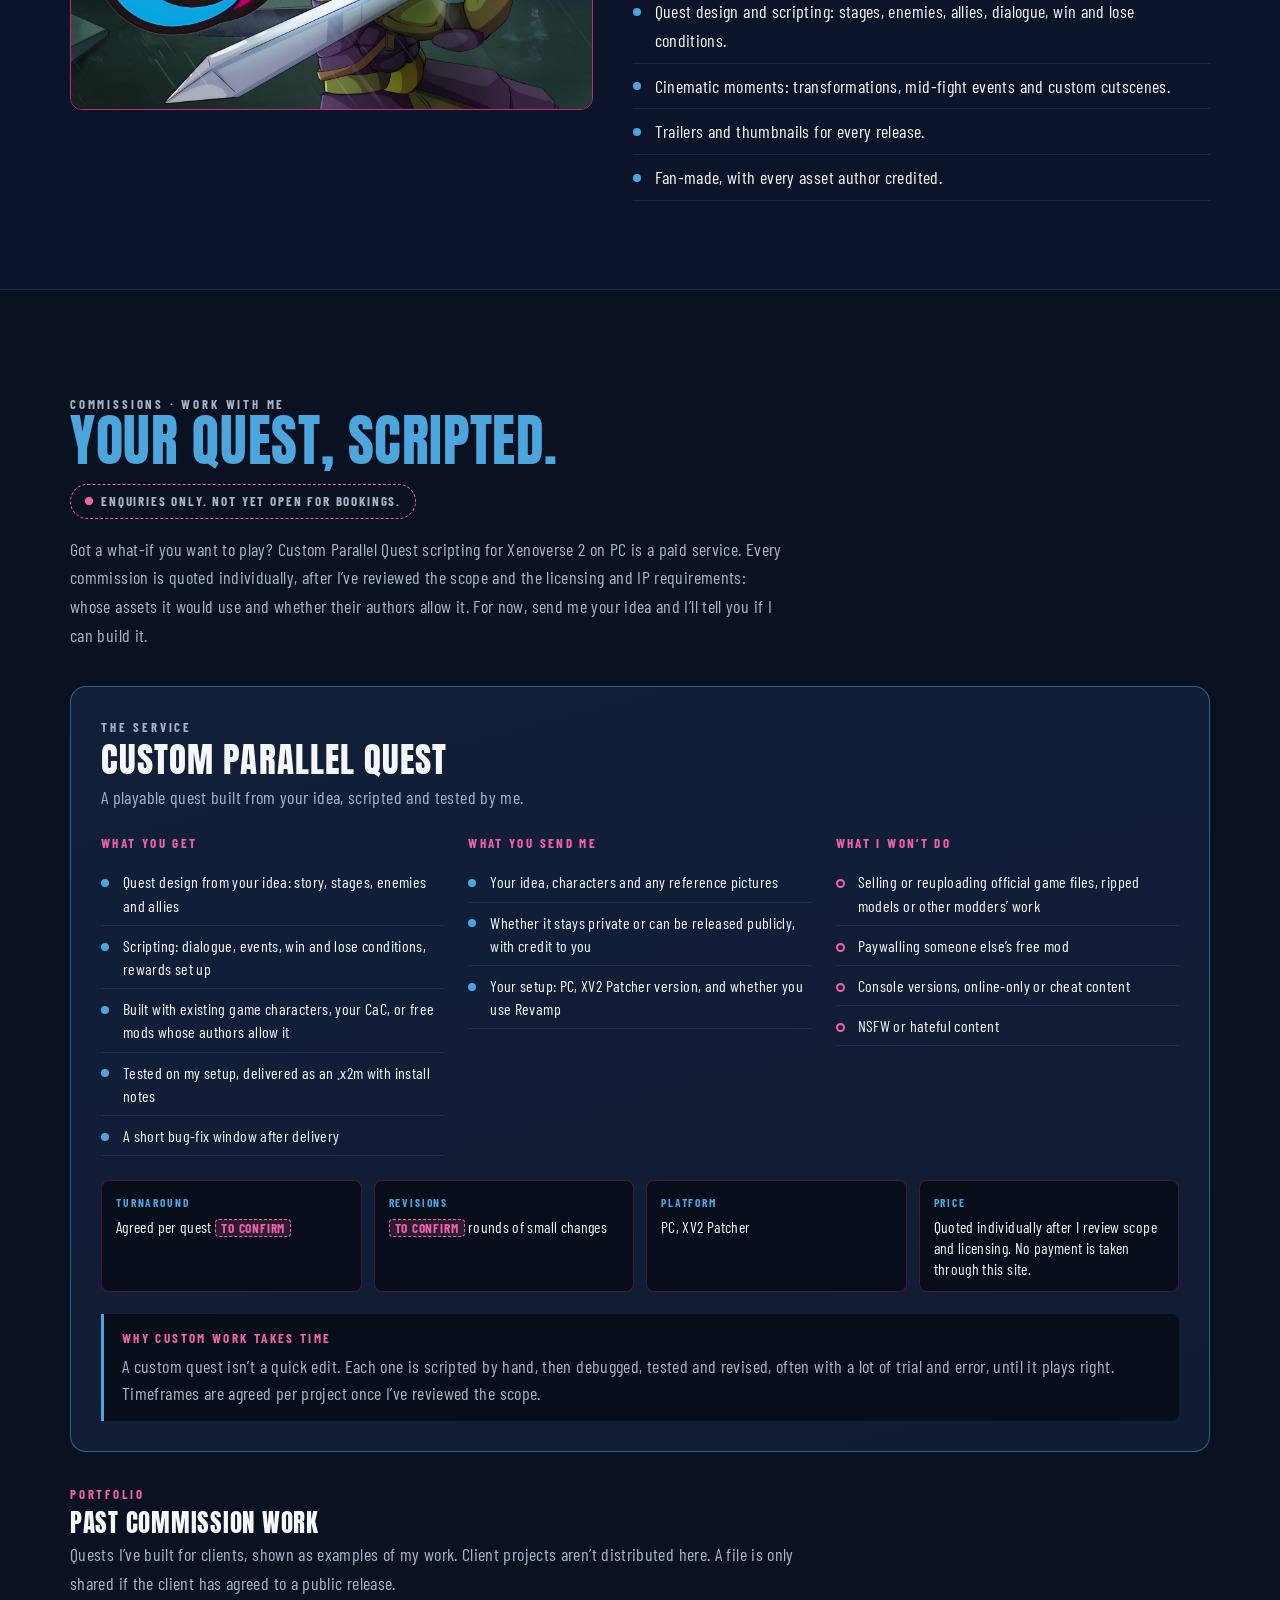
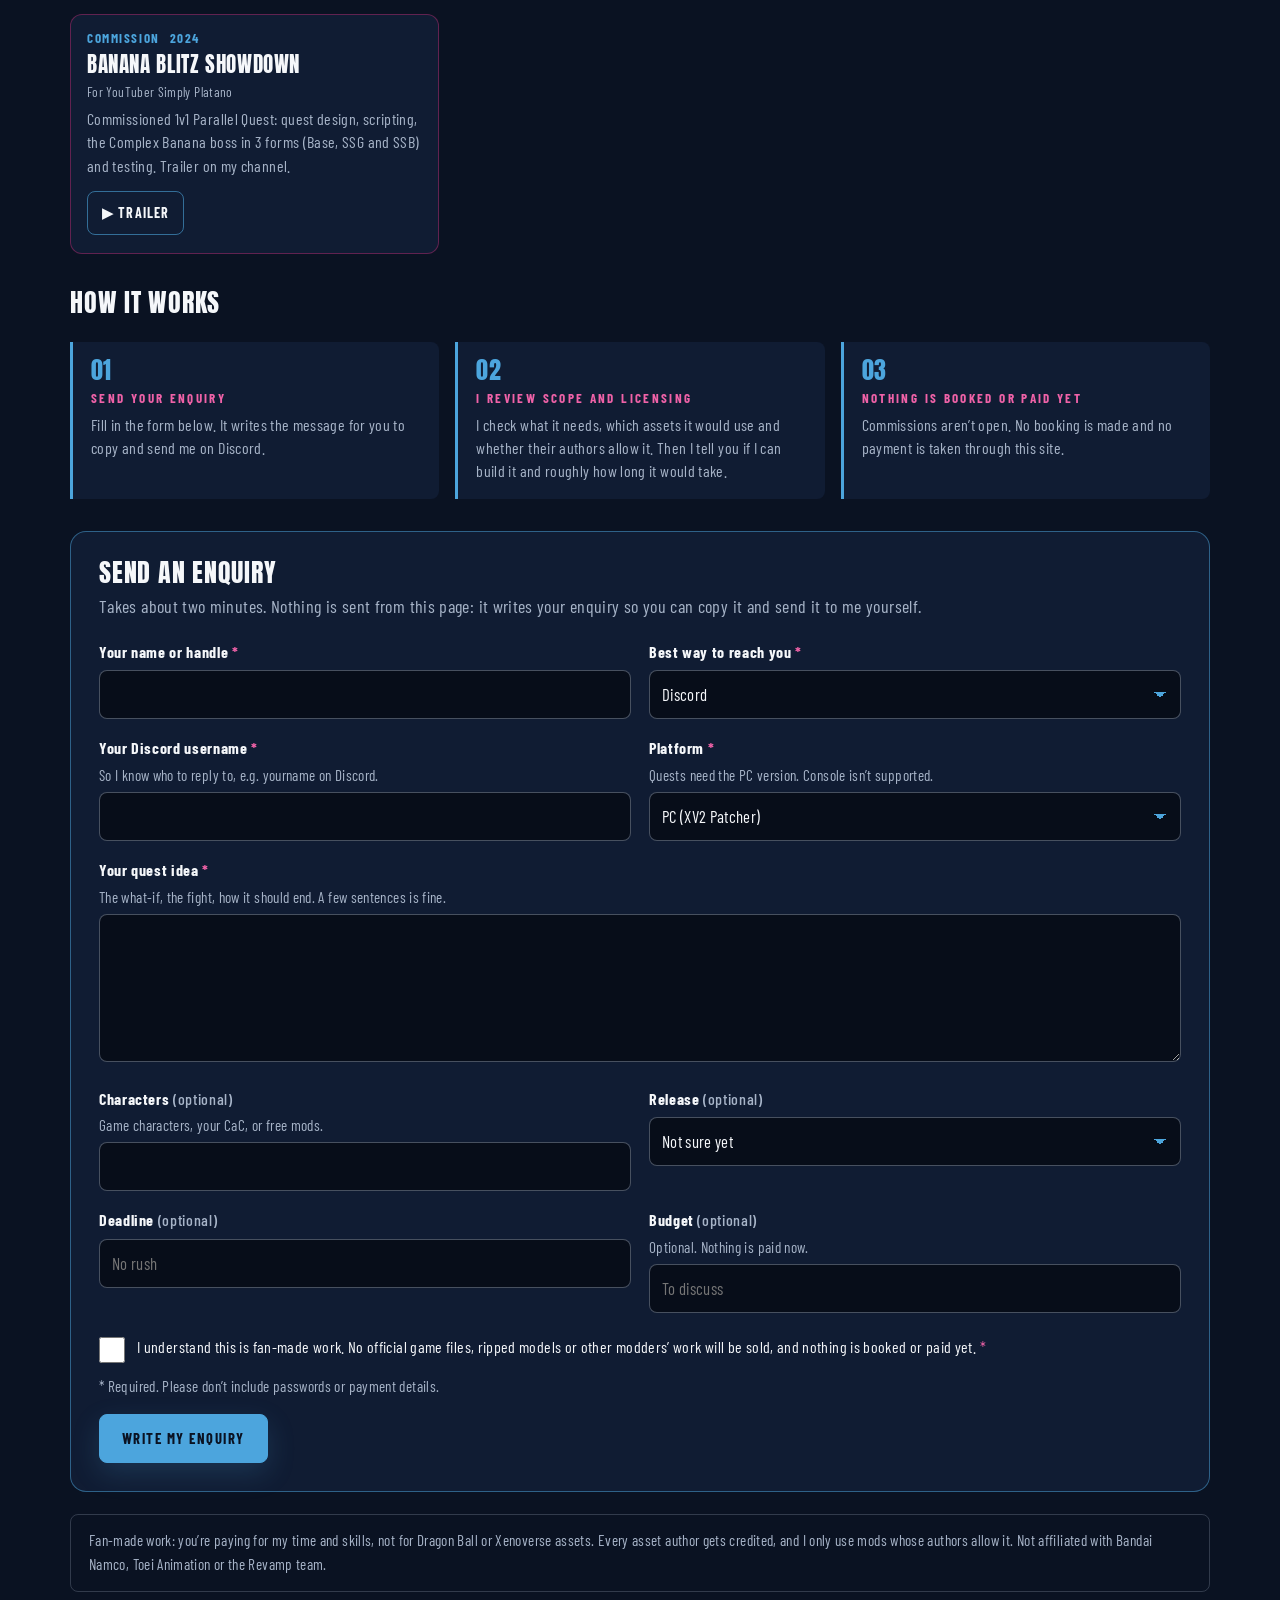
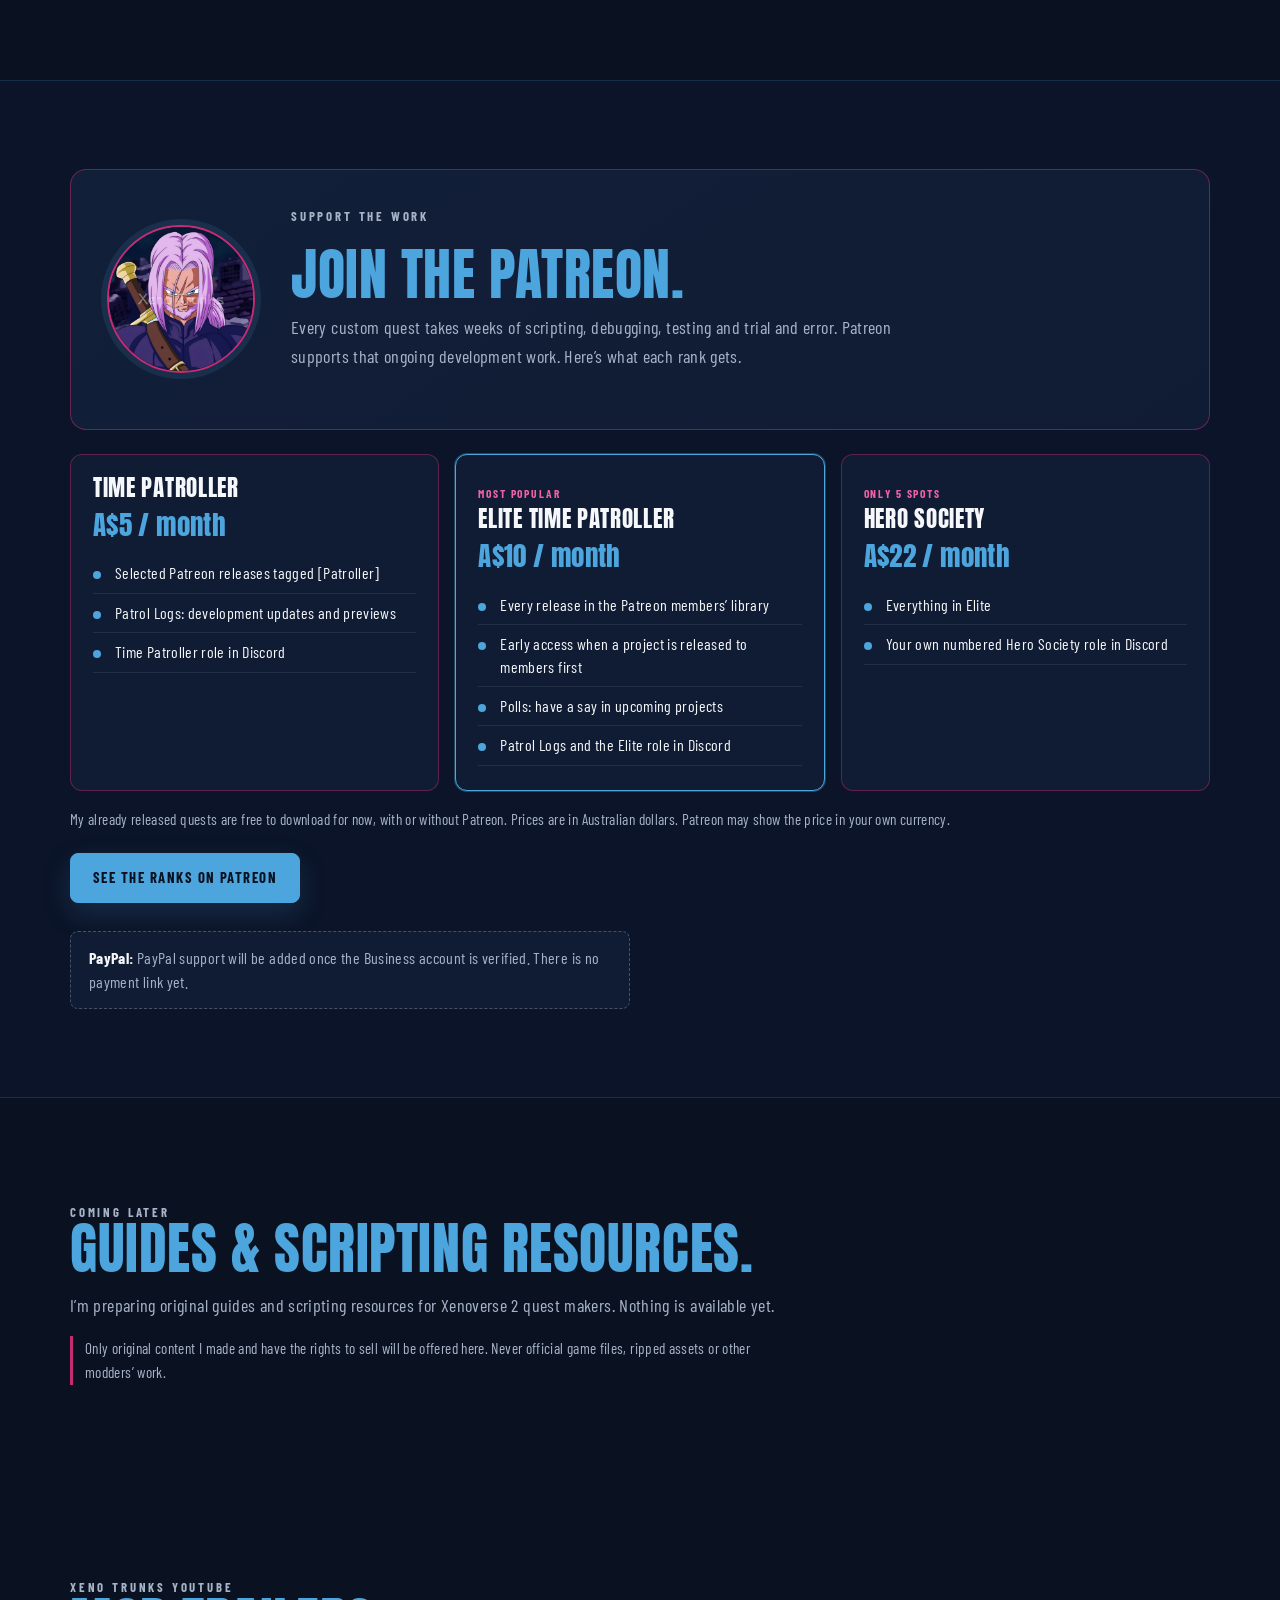
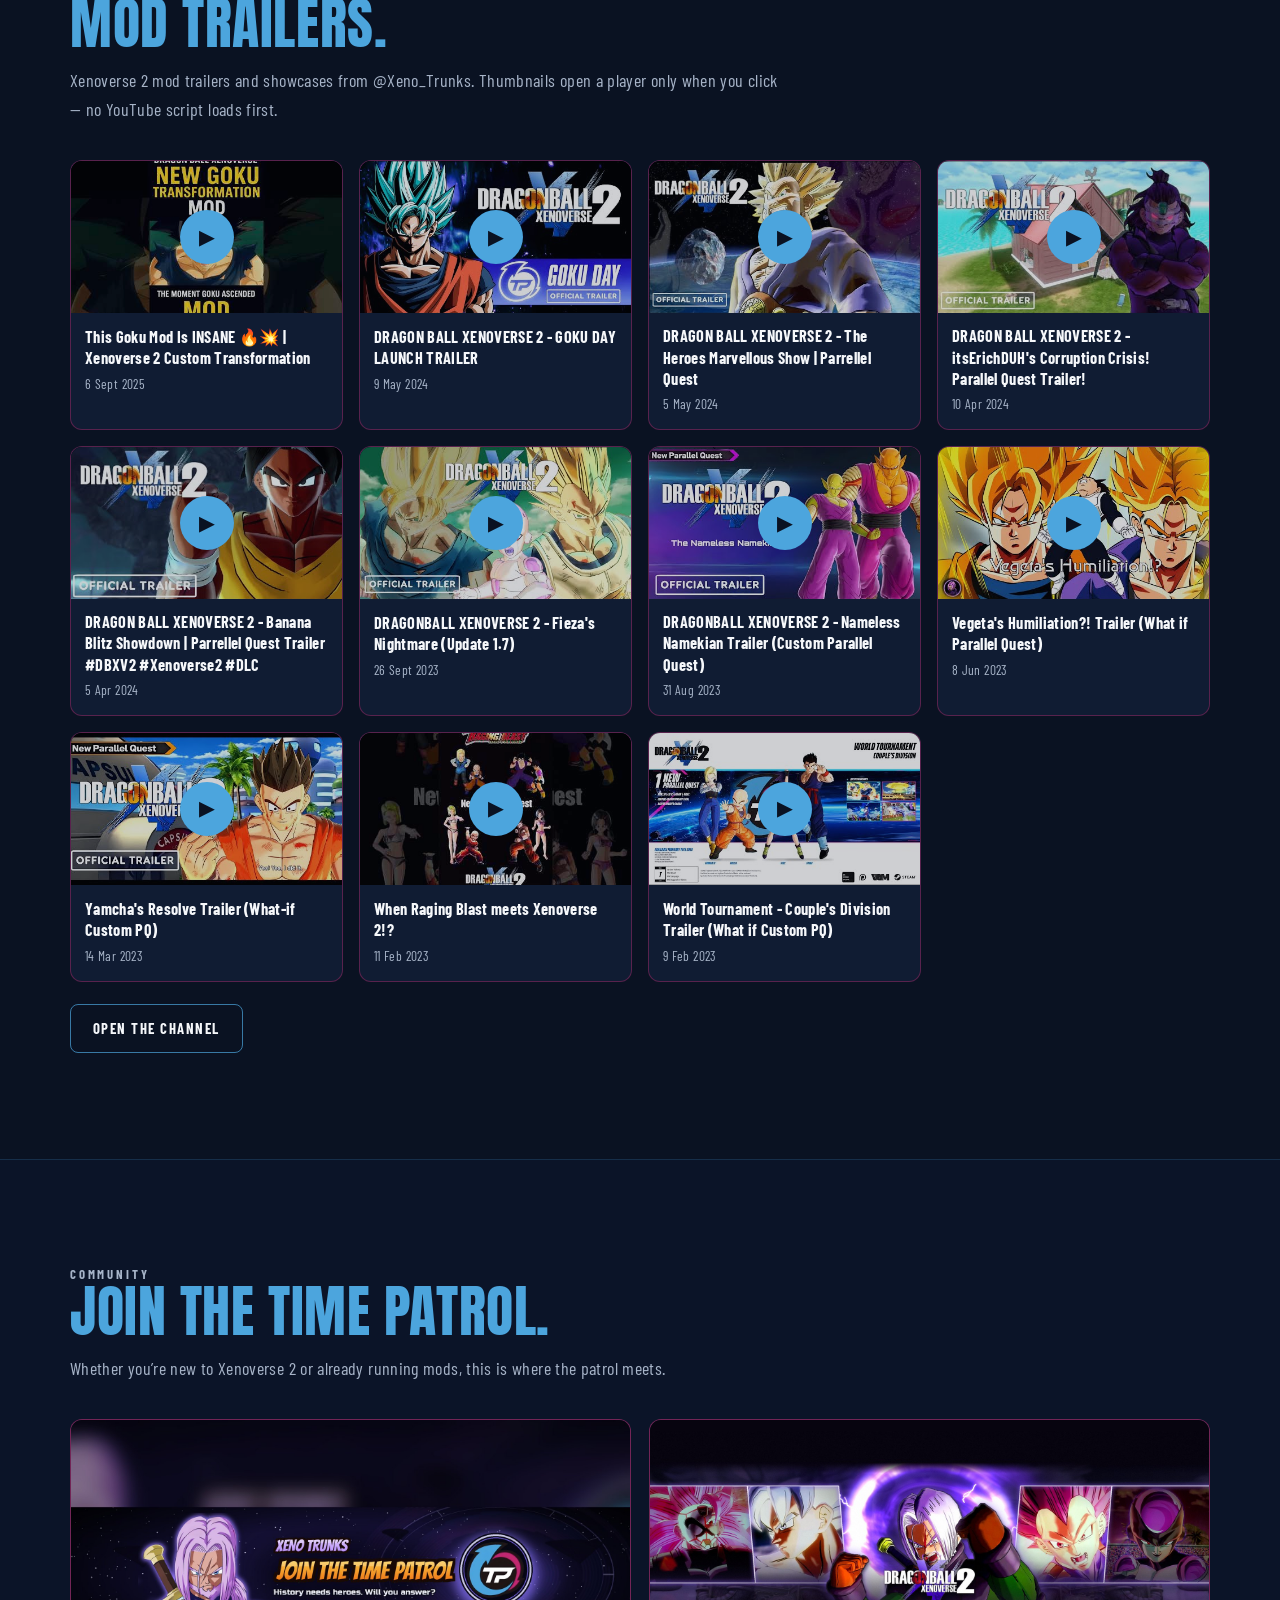
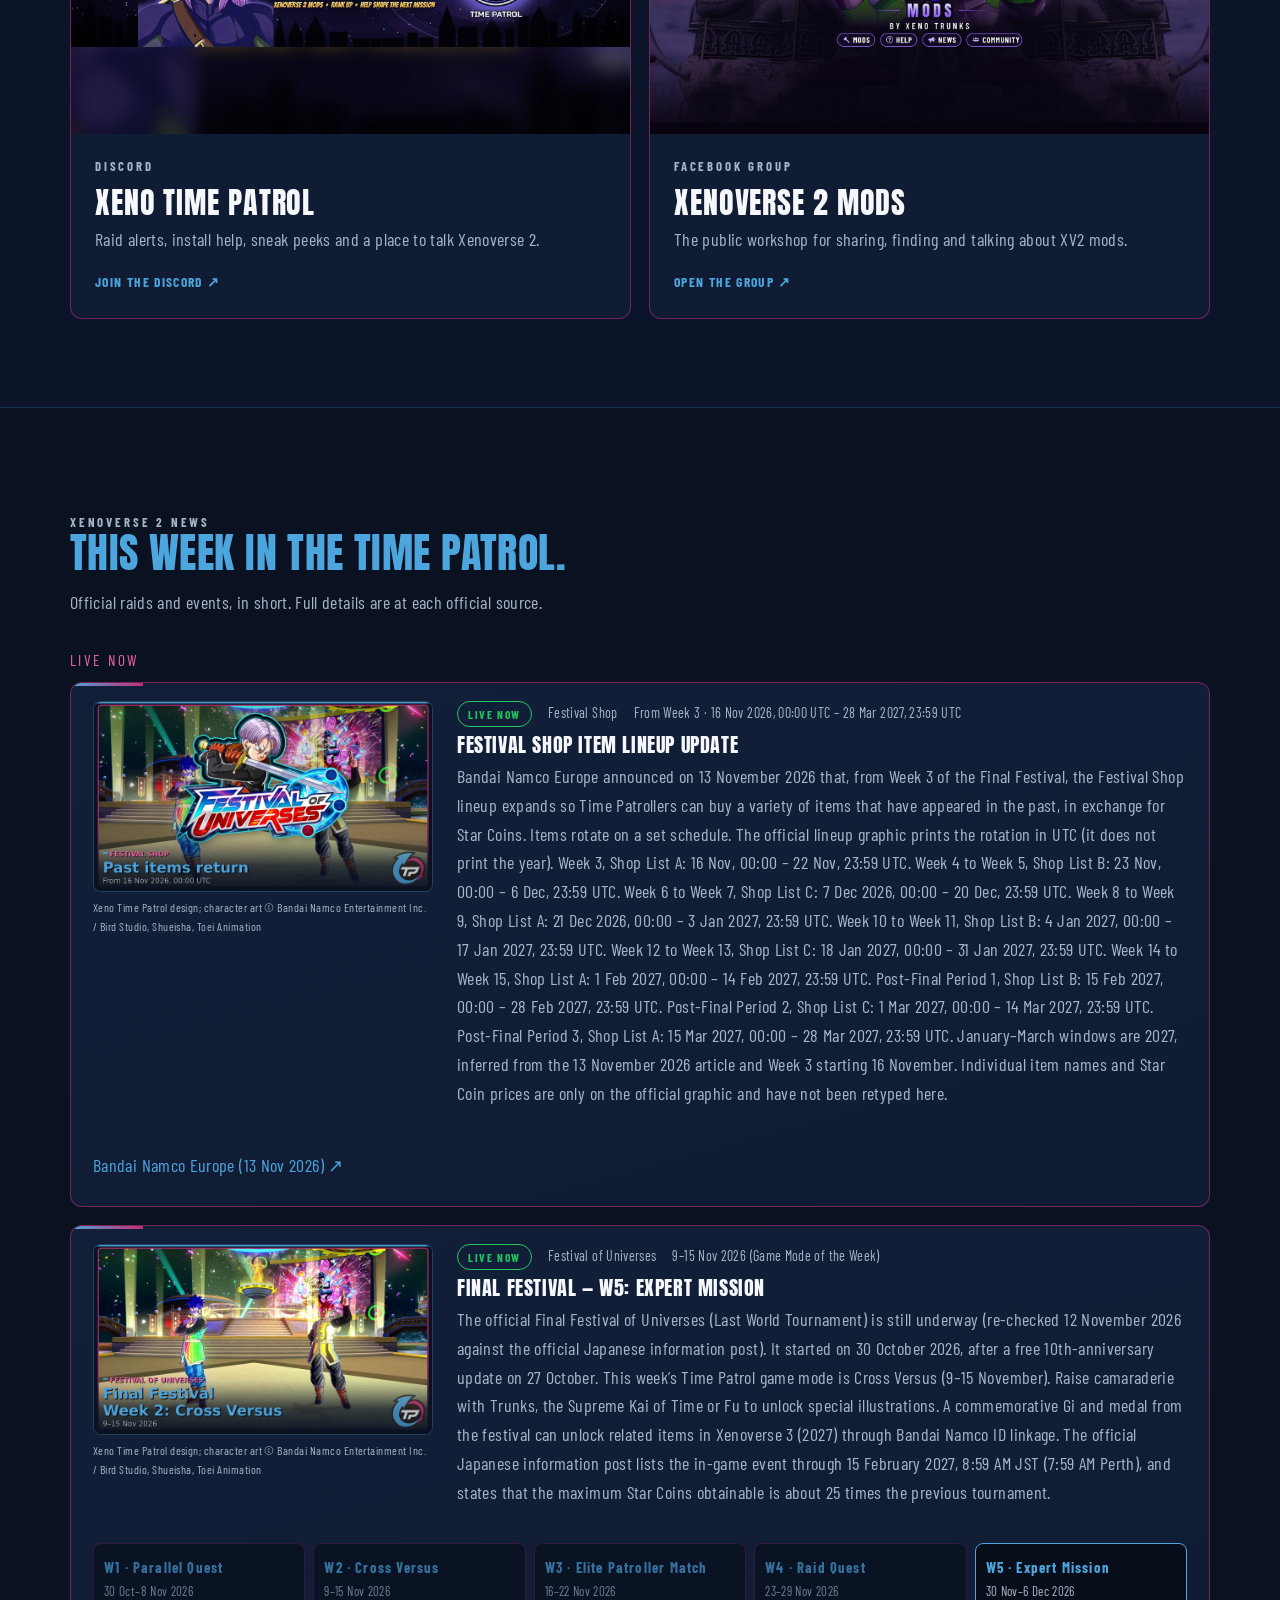
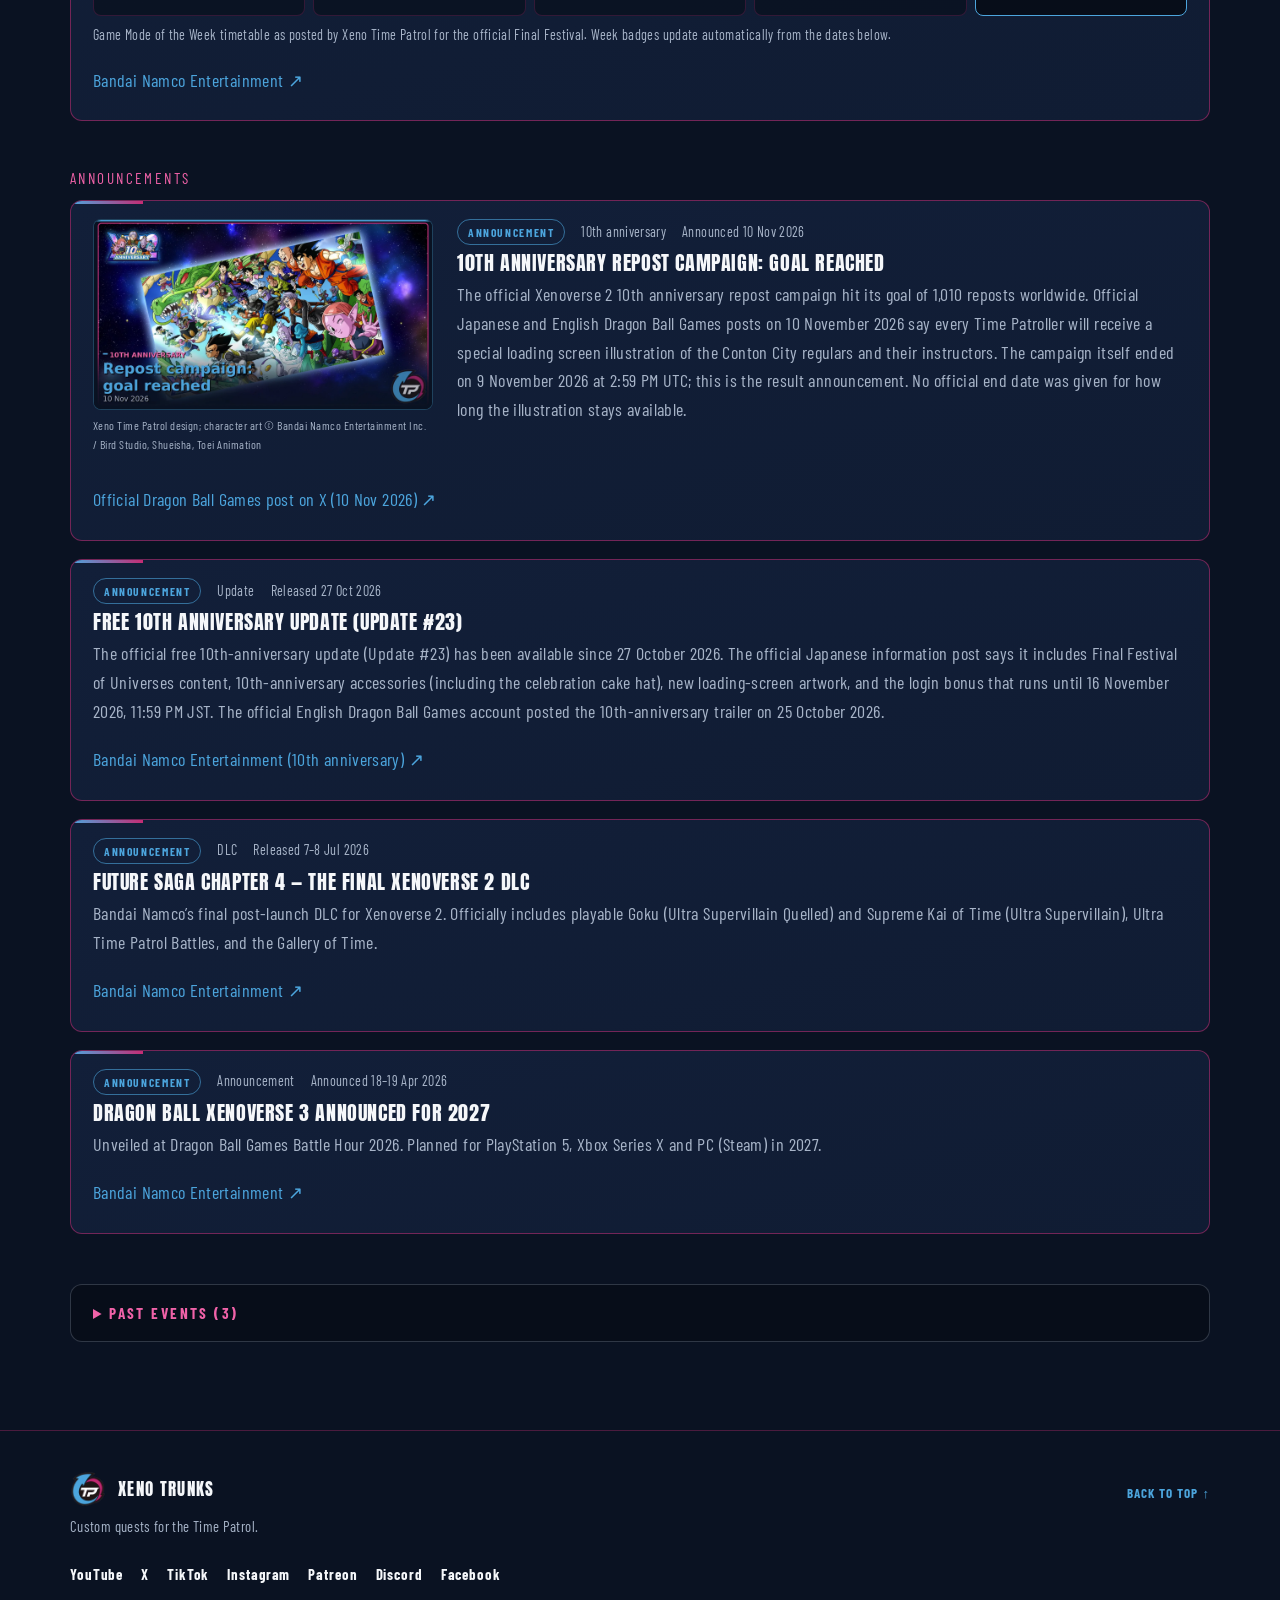
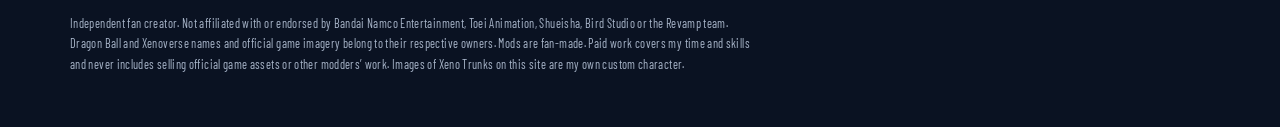
==== commit 71441bc3: "Preview: remove all VGM/Nexus download, mirror and media links (Patreon only, 'coming soon' otherwis" ====
--- a/index.html
+++ b/index.html
@@ -452,6 +452,7 @@
     a.work-tile { display: block; color: inherit; text-decoration: none; }
     a.work-tile:hover { text-decoration: none; }
     .work-links a.work-page { background: var(--magenta); color: #fff; }
+    .work-links .work-soon { display: inline-flex; align-items: center; min-height: 44px; padding: 8px 14px; border-radius: 8px; border: 1px dashed rgba(167,180,200,0.5); color: var(--muted); opacity: 0.8; cursor: not-allowed; }
     .work-links a.work-page:hover { text-decoration: none; filter: brightness(1.12); color: #fff; }
     @media (prefers-reduced-motion: reduce) { .work-tile video.wt-clip { display: none; } .work-tile .wt-still { position: static; } }
     .devlog-card { display: grid; grid-template-columns: minmax(0, 1.1fr) minmax(0, 1fr); gap: 26px; align-items: start; }
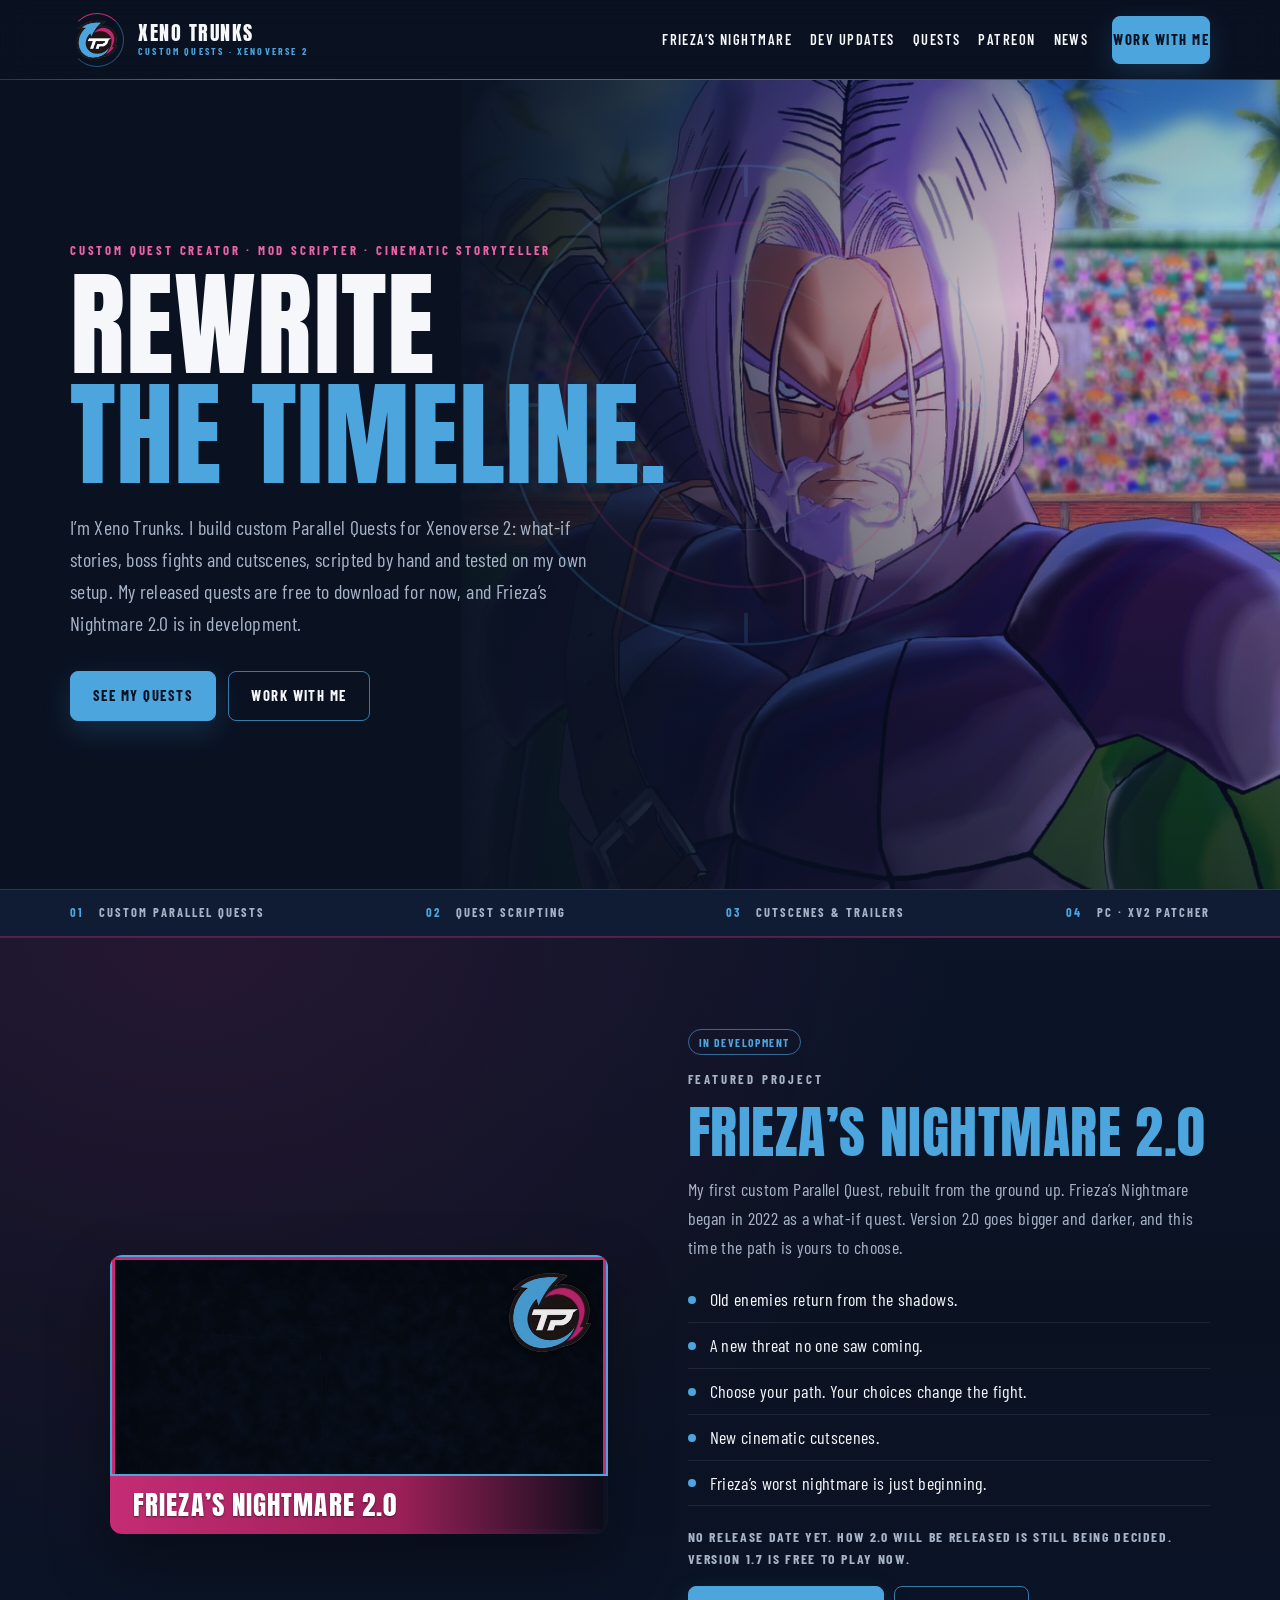
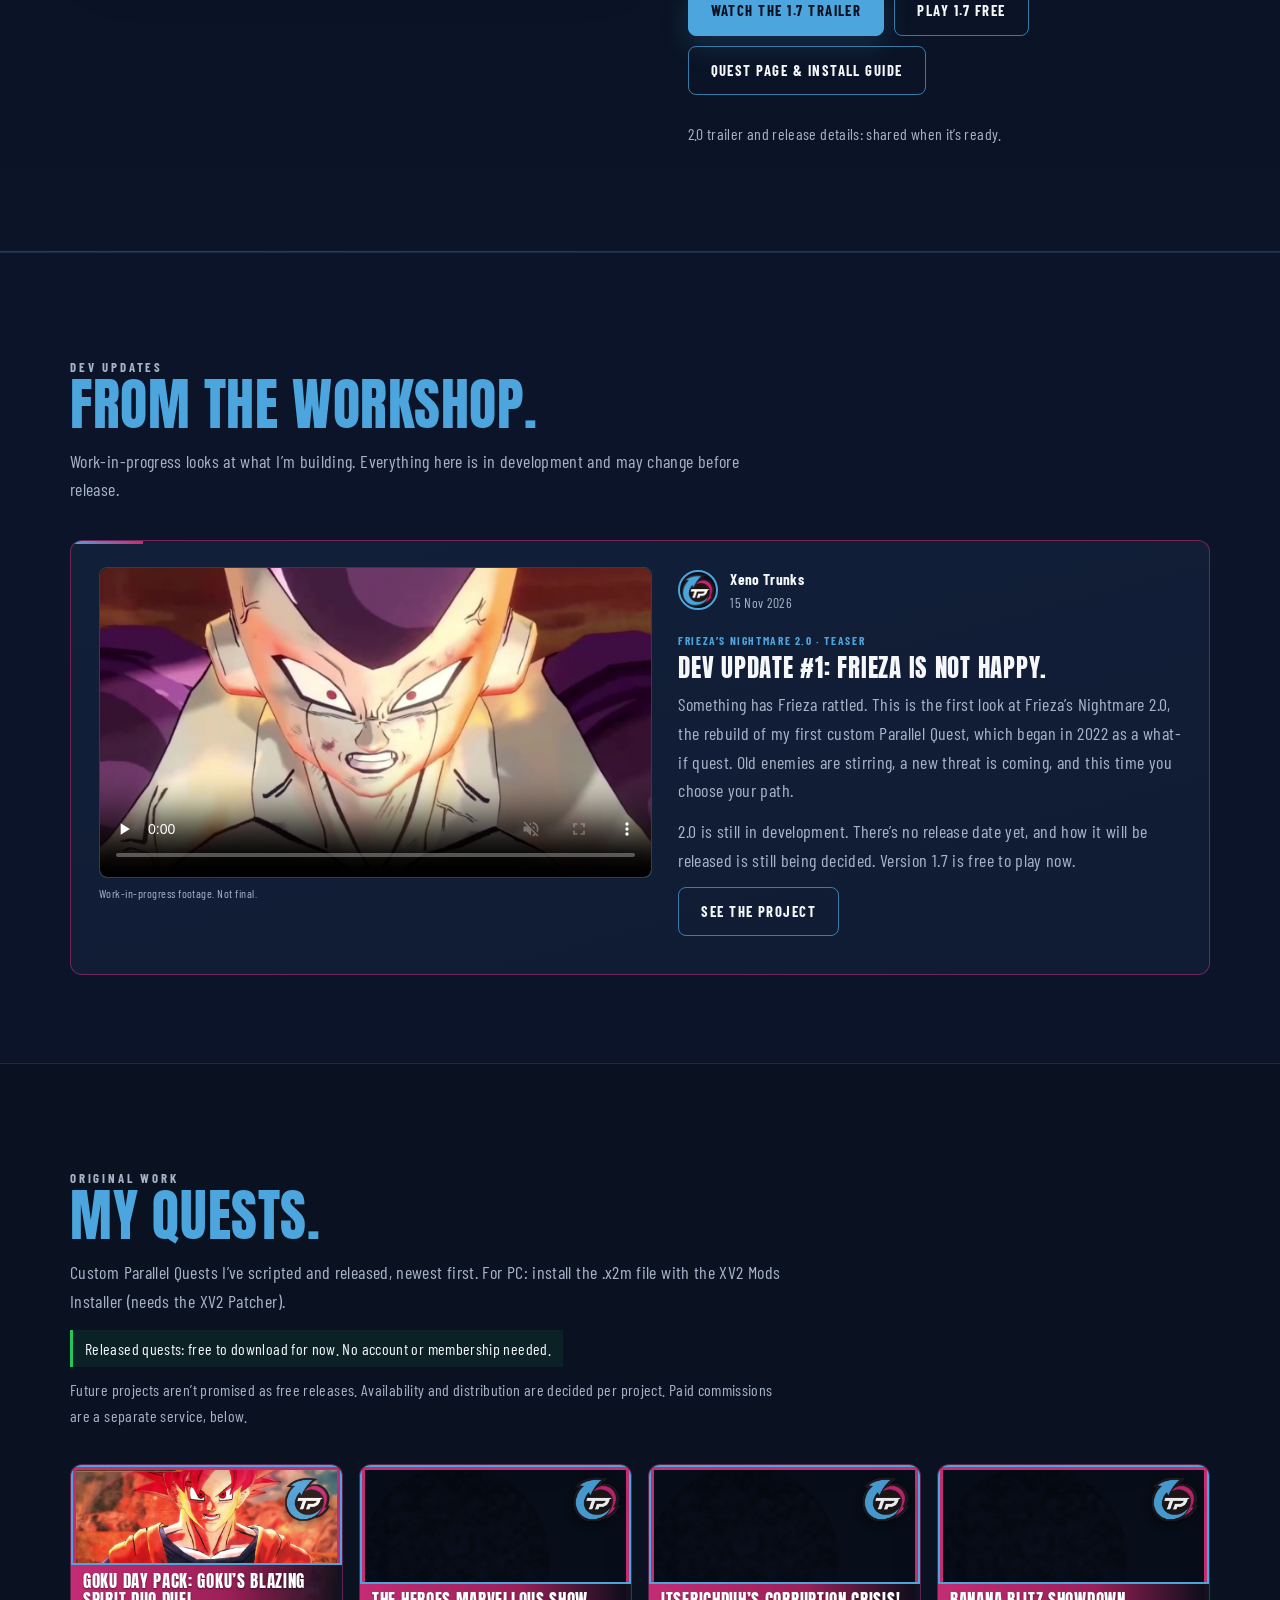
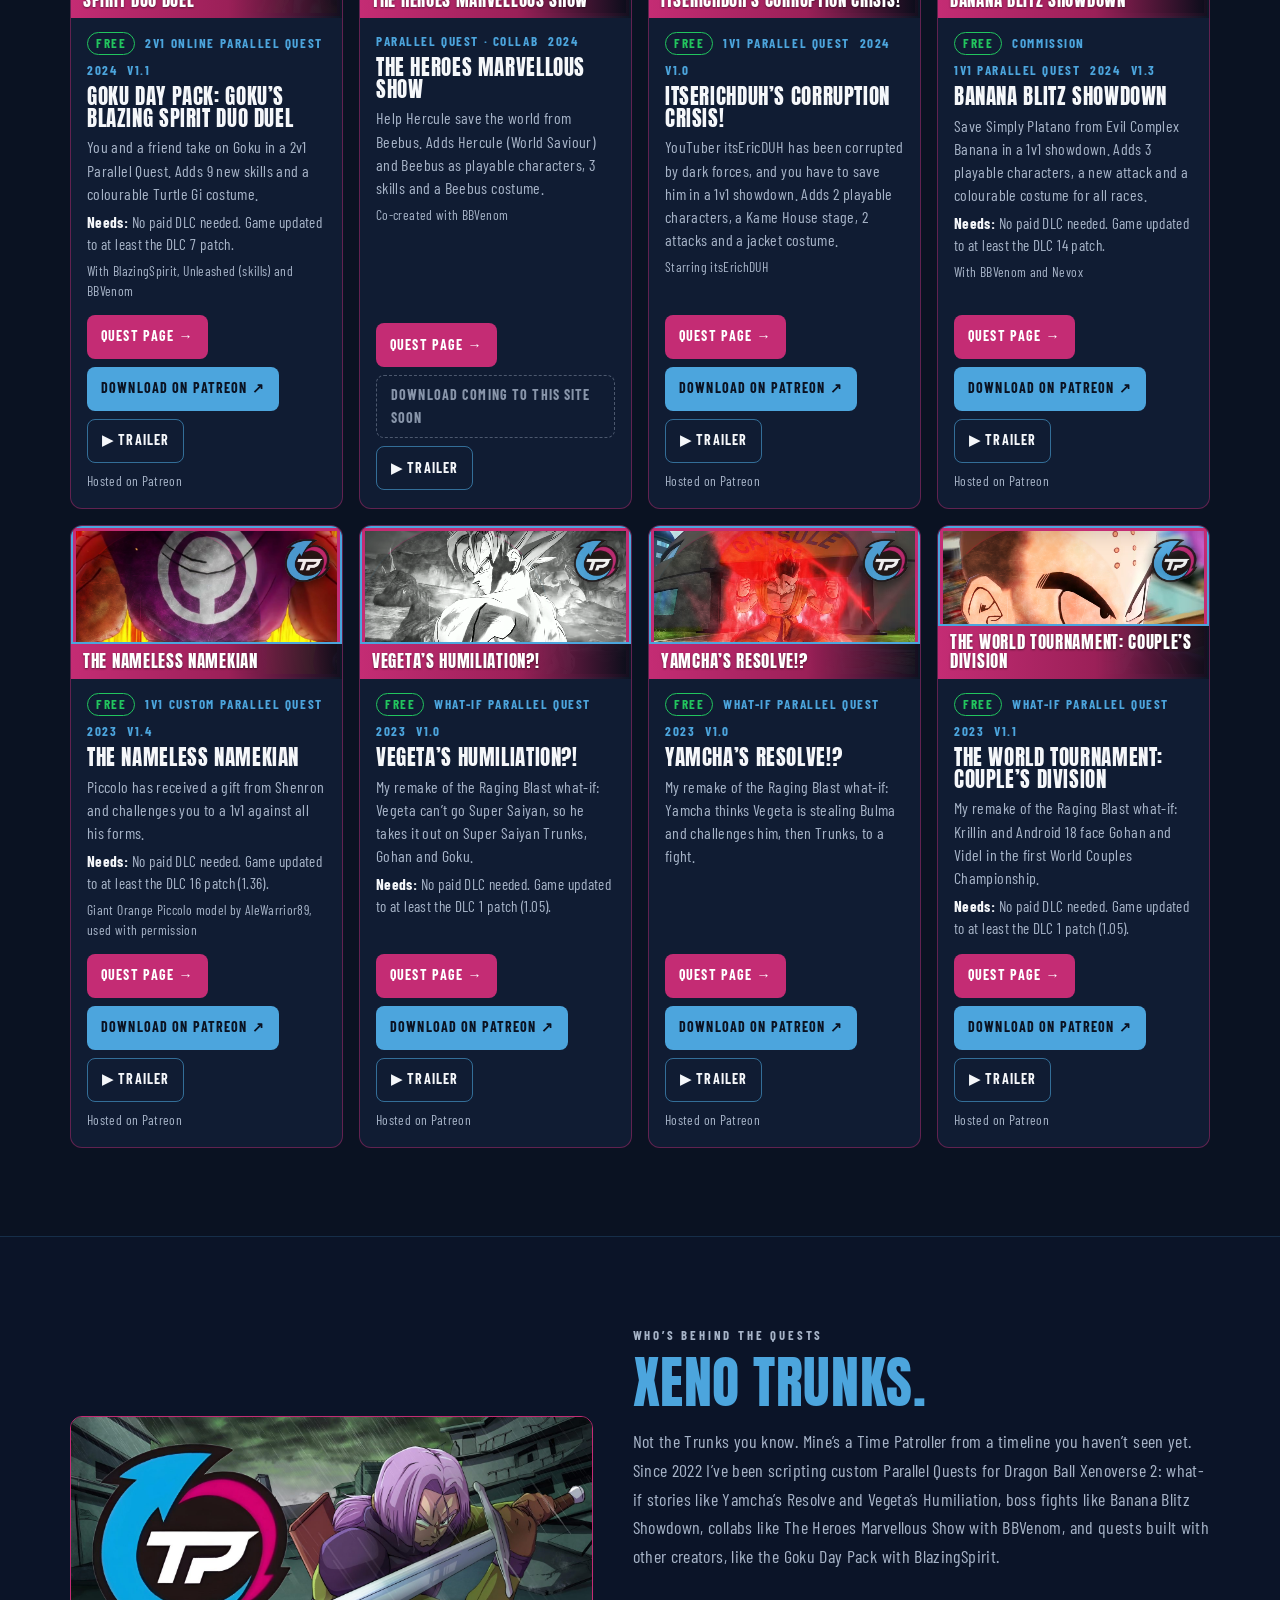
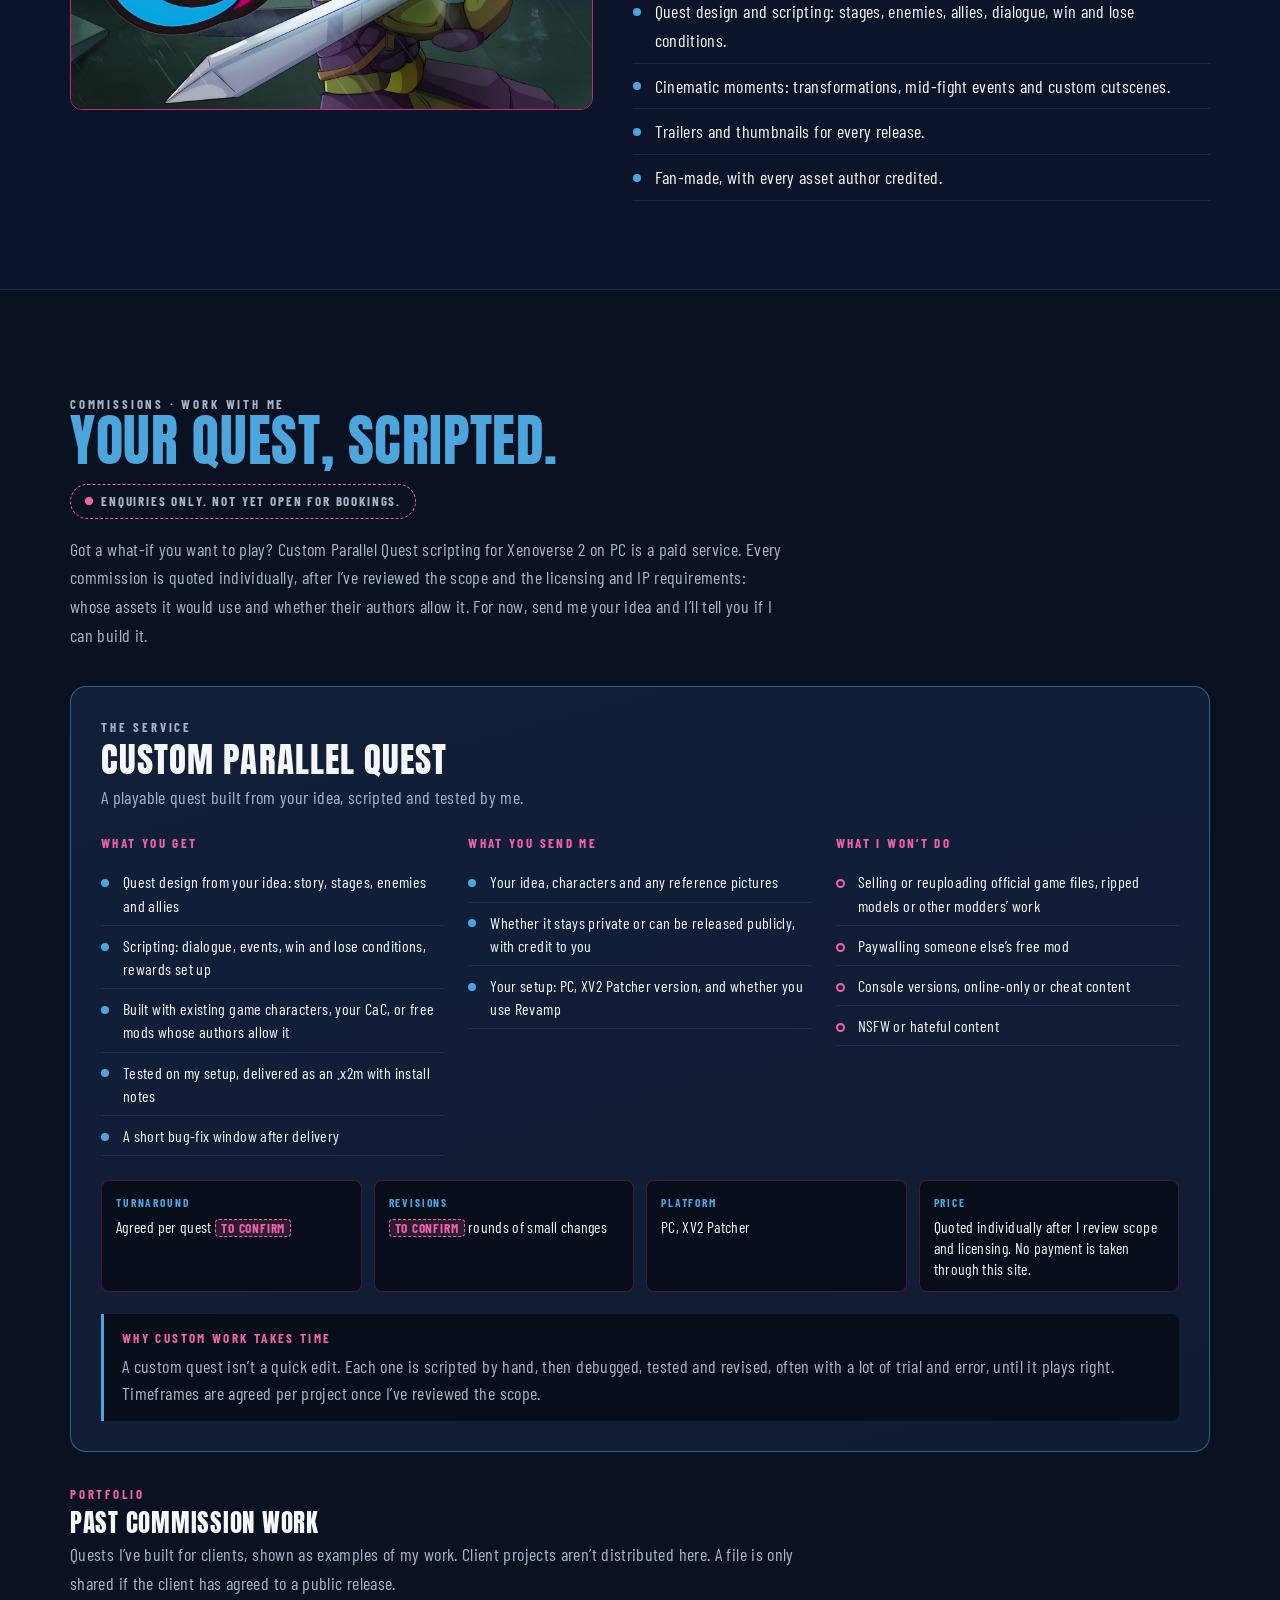
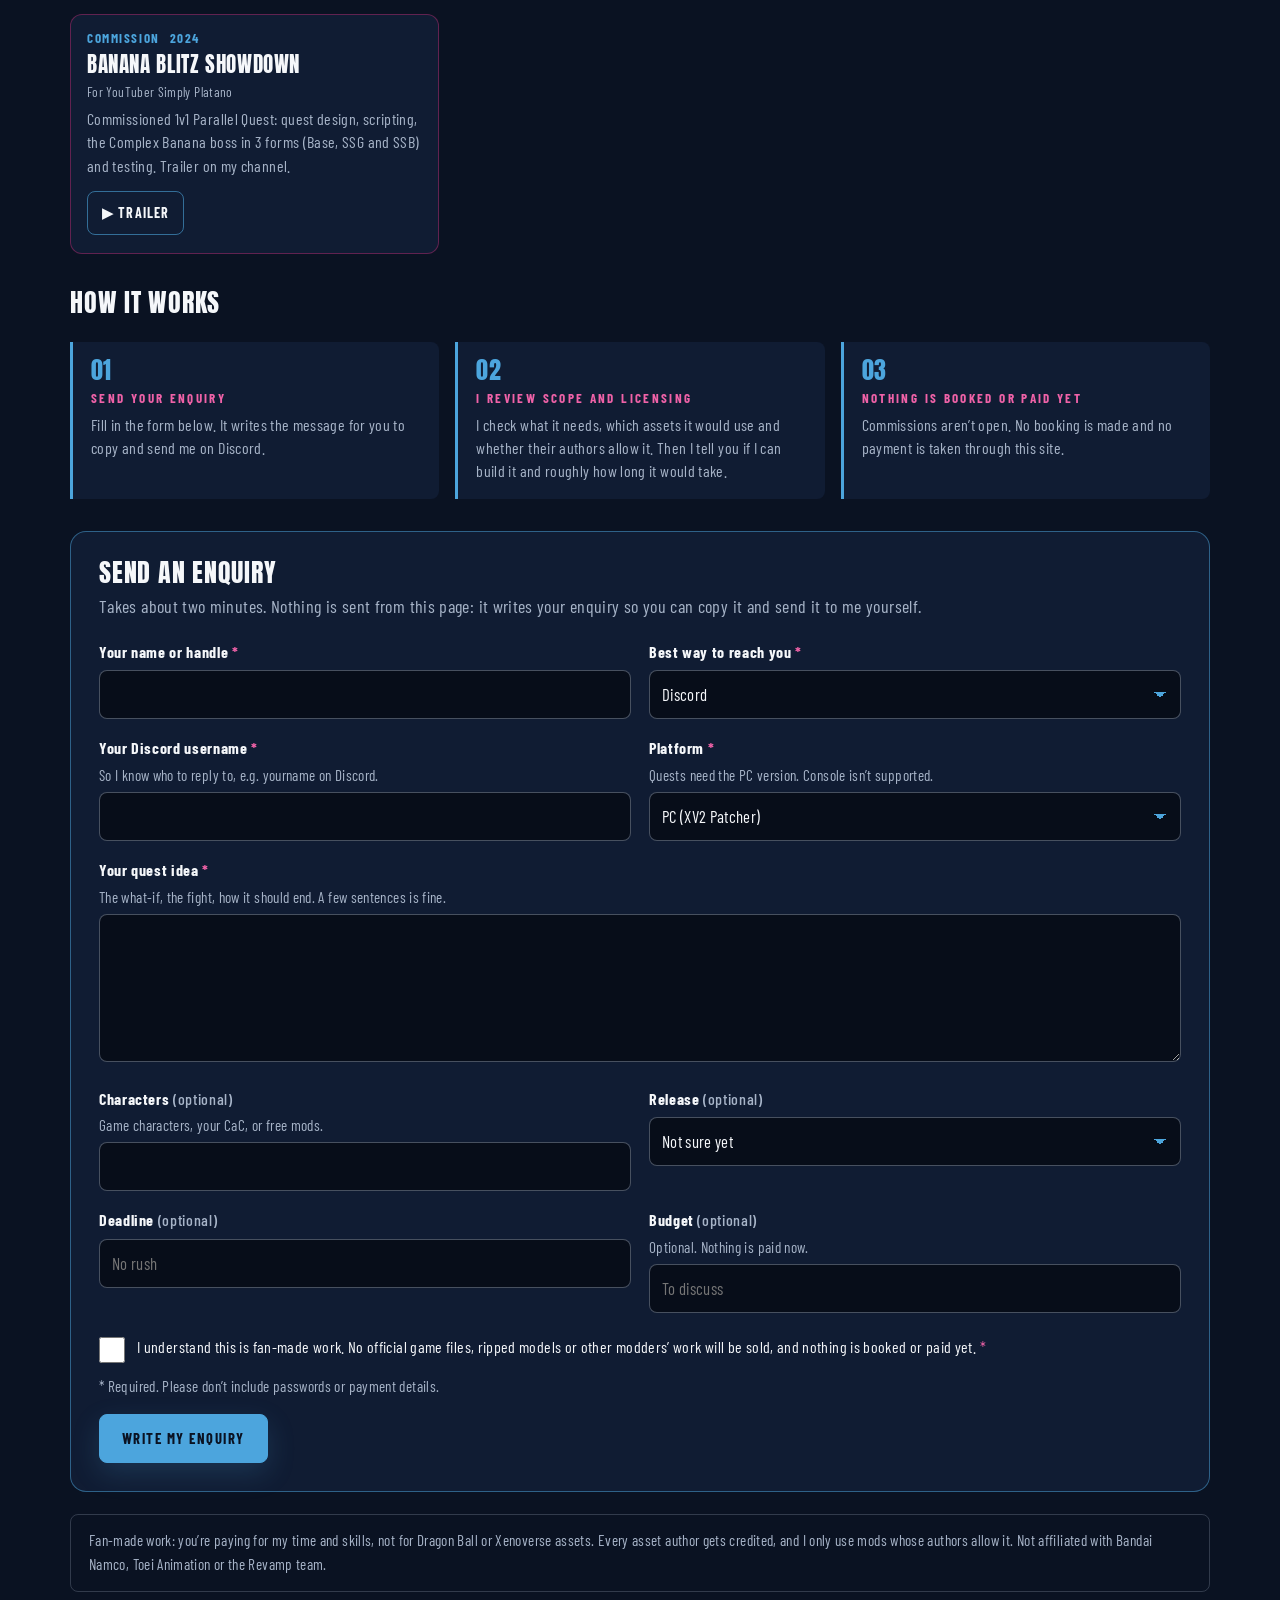
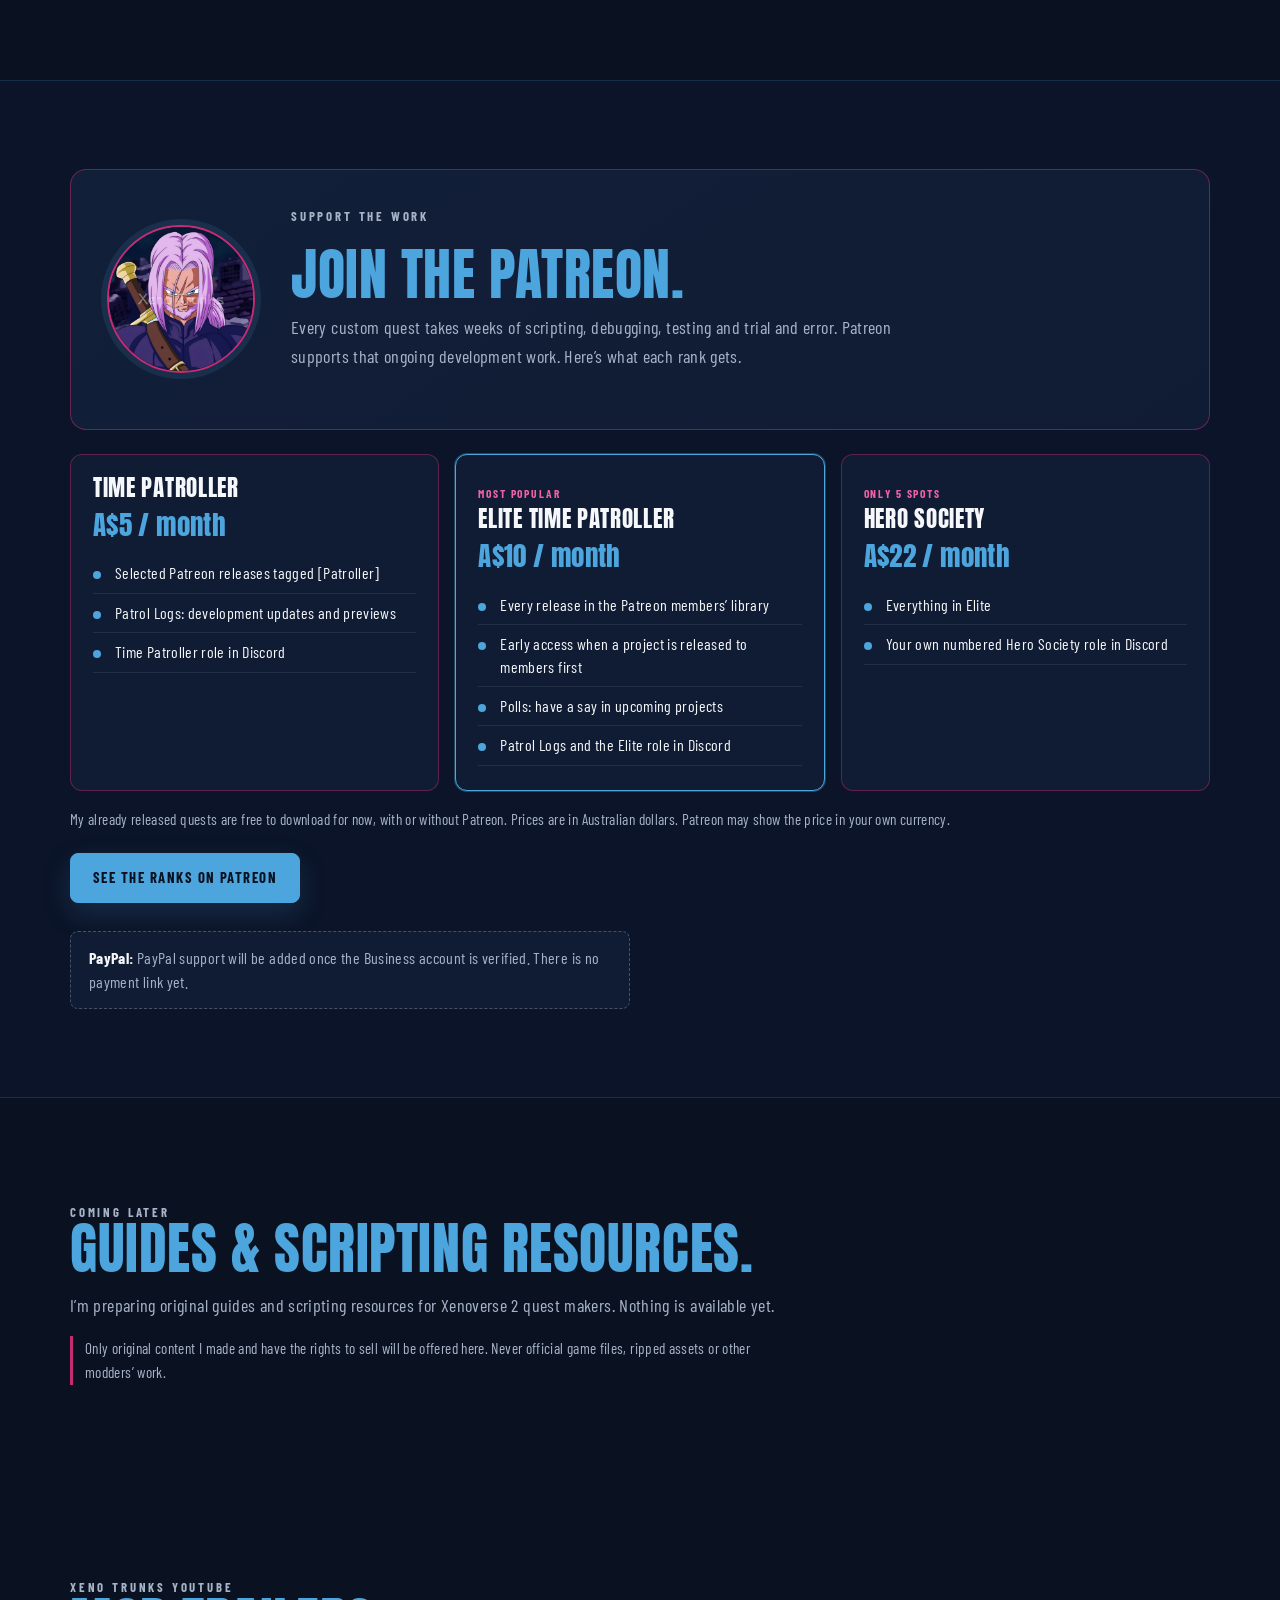
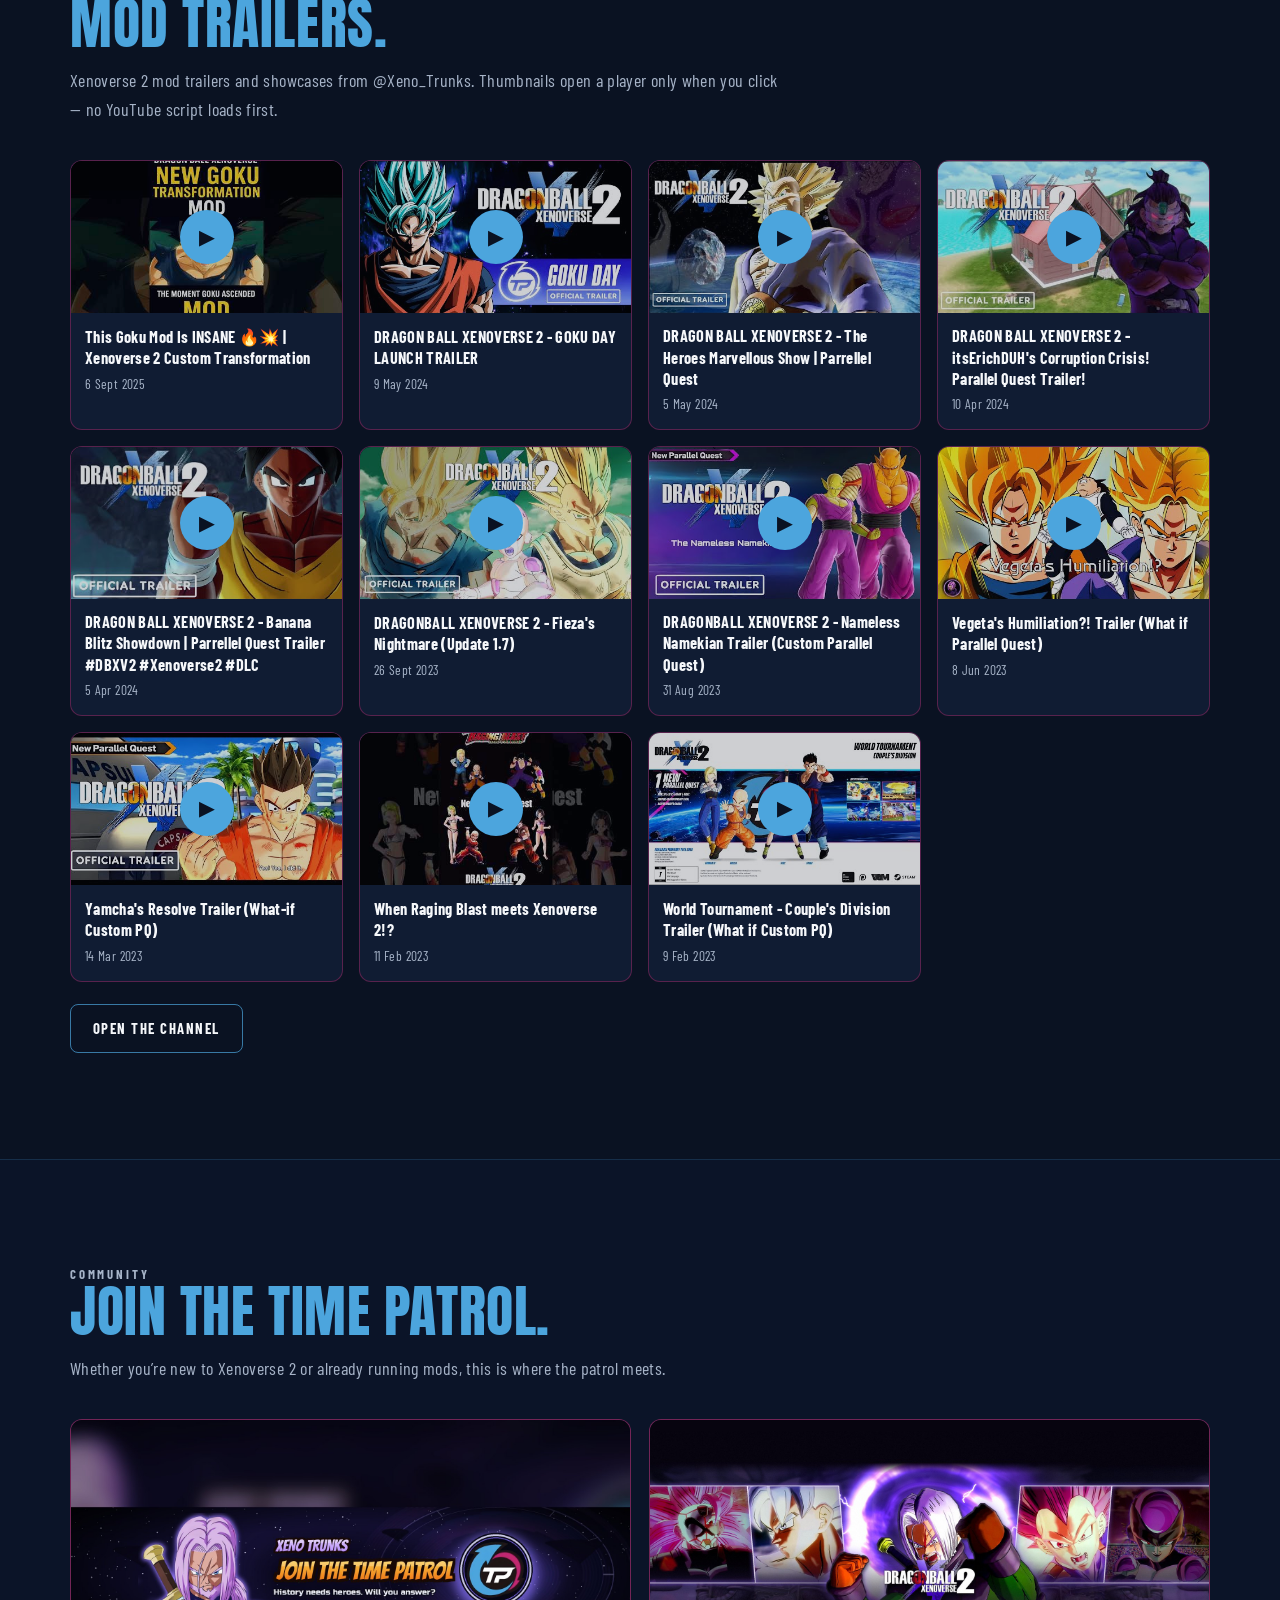
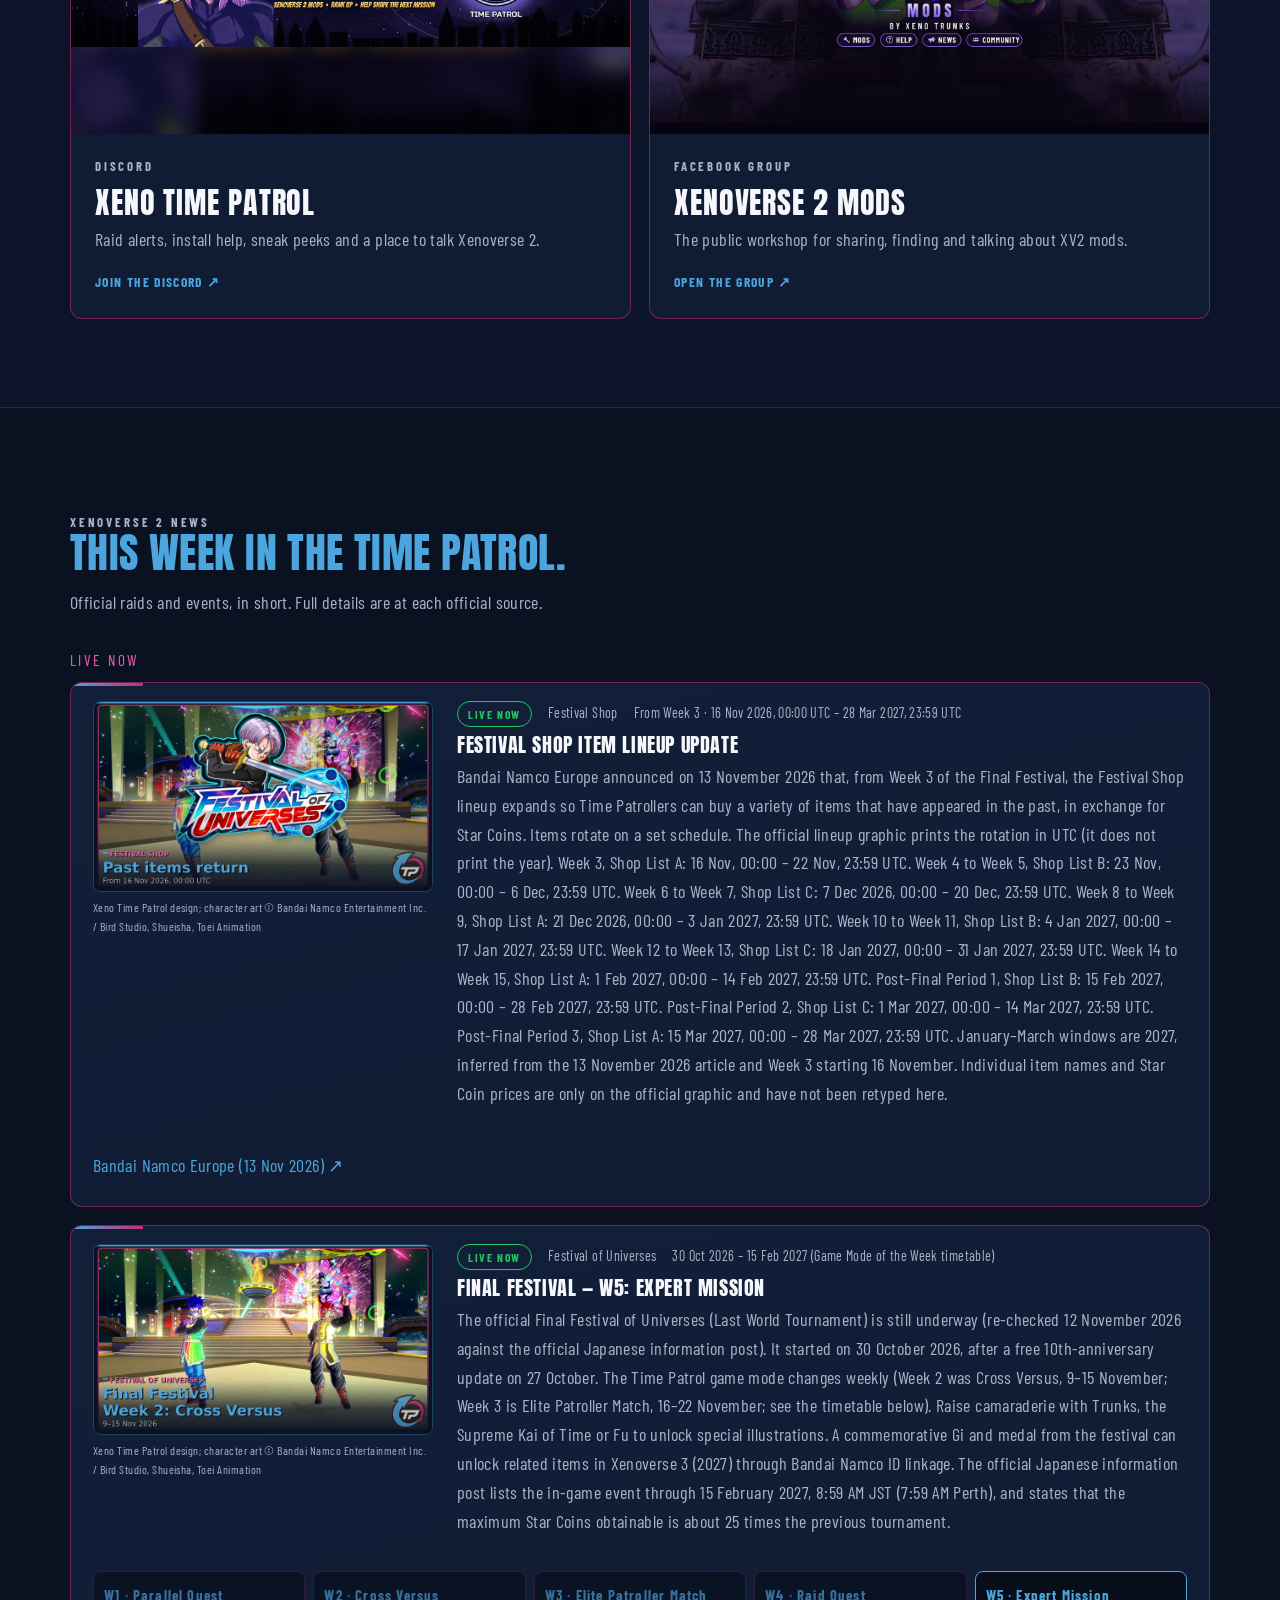
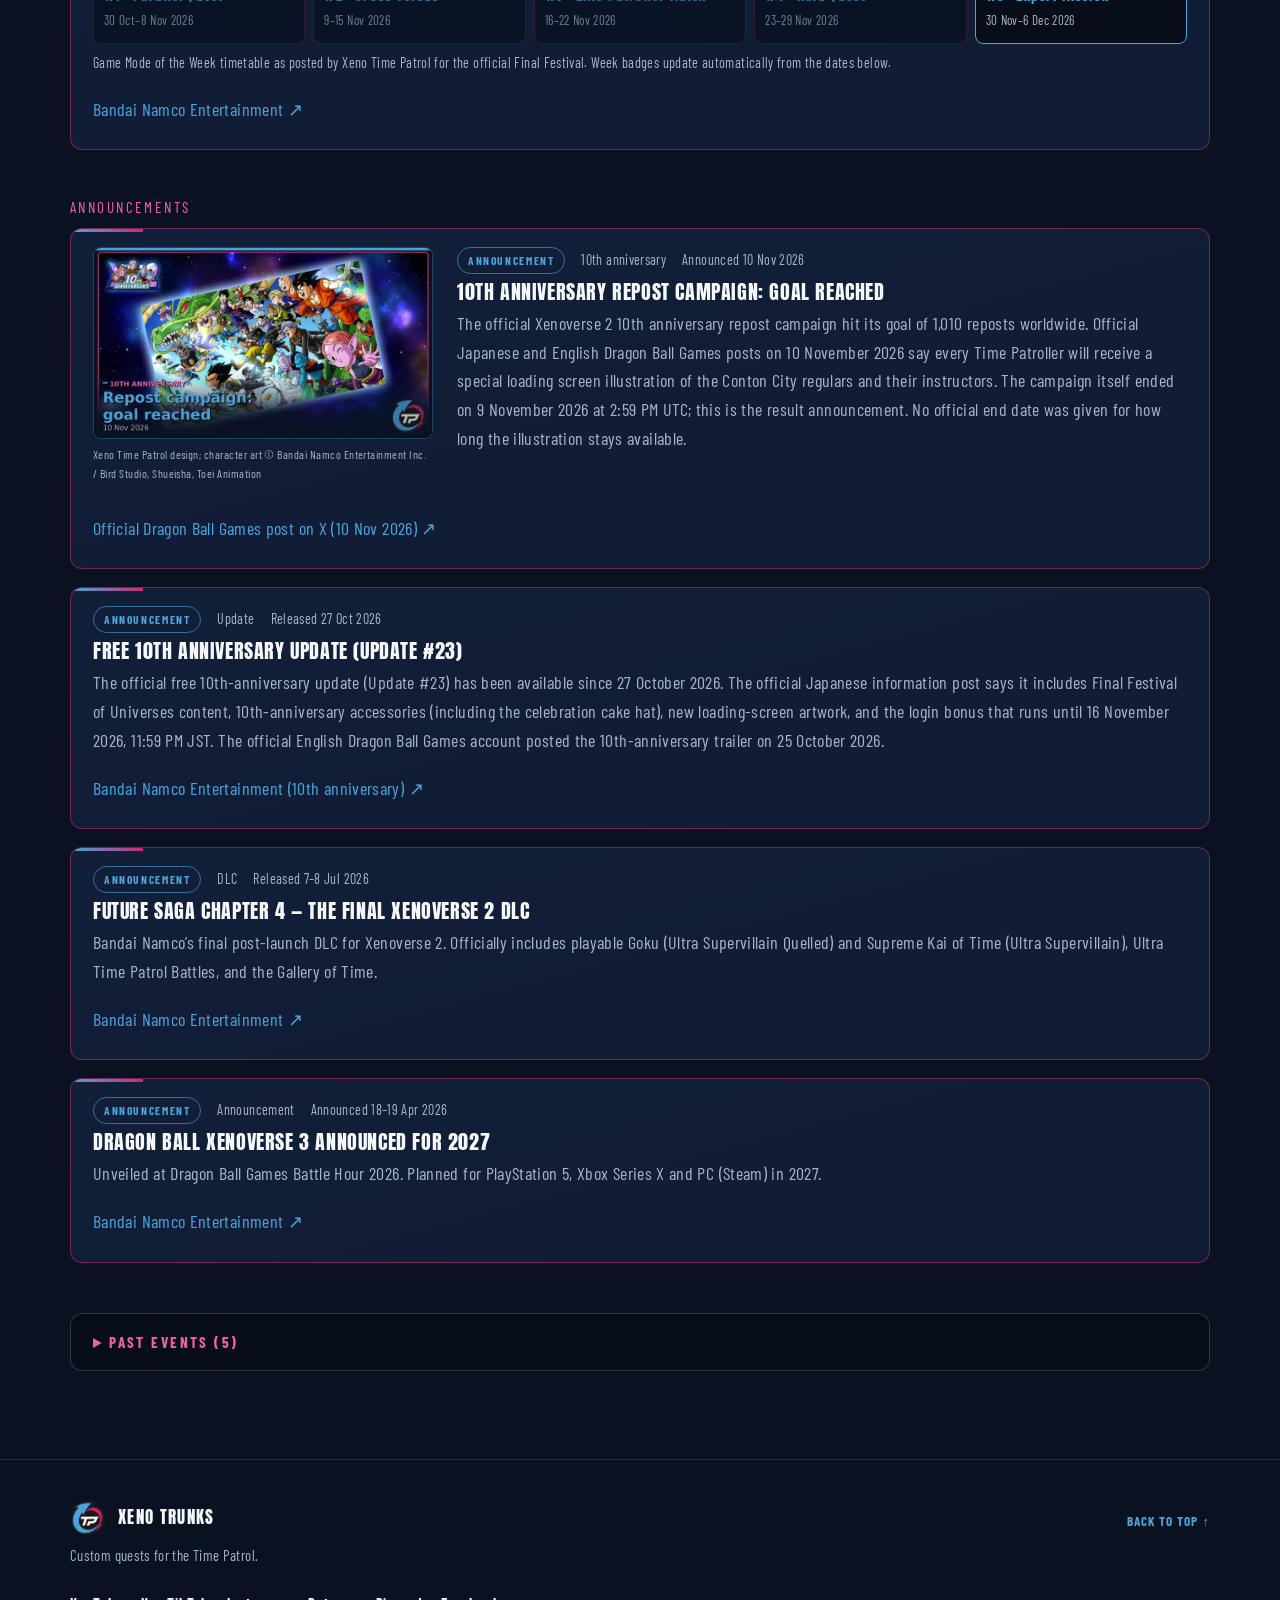
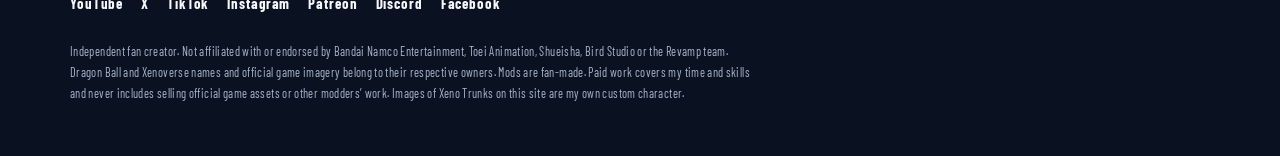
==== commit 4fd6bef1: "Preview: add Fu artwork and official trailer still to Week 3 news card Cleaned official Fu reward ar" ====
--- a/index.html
+++ b/index.html
@@ -149,6 +149,11 @@
     .news-media { margin: 0; }
     .news-media img { display: block; width: 100%; aspect-ratio: 16/9; object-fit: cover; border-radius: 8px; border: 1px solid rgba(76,165,221,0.35); background: var(--frame); }
     .news-media figcaption { margin-top: 6px; font-size: 0.74rem; letter-spacing: 0.04em; color: var(--muted); }
+    .news-gallery { display: grid; grid-template-columns: 1fr 1fr; gap: 12px; margin: 0 0 14px; }
+    .news-gallery figure { margin: 0; min-width: 0; }
+    .news-card .news-gallery a { display: block; min-width: 0; min-height: 0; }
+    .news-gallery img { display: block; width: 100%; height: auto; aspect-ratio: 16/9; object-fit: contain; background: var(--frame); border-radius: 8px; border: 1px solid rgba(76,165,221,0.35); }
+    .news-gallery-credit { grid-column: 1 / -1; margin: 0; font-size: 0.74rem; letter-spacing: 0.04em; color: var(--muted); }
     .news-body { min-width: 0; }
     .news-card.has-media .news-extra { grid-column: 1 / -1; min-width: 0; }
     .news-card.has-media .weeks { margin-top: 0; }
@@ -253,6 +258,7 @@
     }
     @media (max-width: 820px) {
       .news-card.has-media { grid-template-columns: 1fr; gap: 16px; }
+      .news-gallery { grid-template-columns: 1fr; }
       .navlinks { display: none; position: absolute; left: 0; right: 0; top: var(--nav-h); background: rgba(7, 13, 25, 0.98); border-bottom: 1px solid var(--magenta); padding: 18px 24px 24px; flex-direction: column; align-items: stretch; gap: 4px; }
       .navlinks.open { display: flex; }
       .navlinks a { padding: 12px 4px; }
